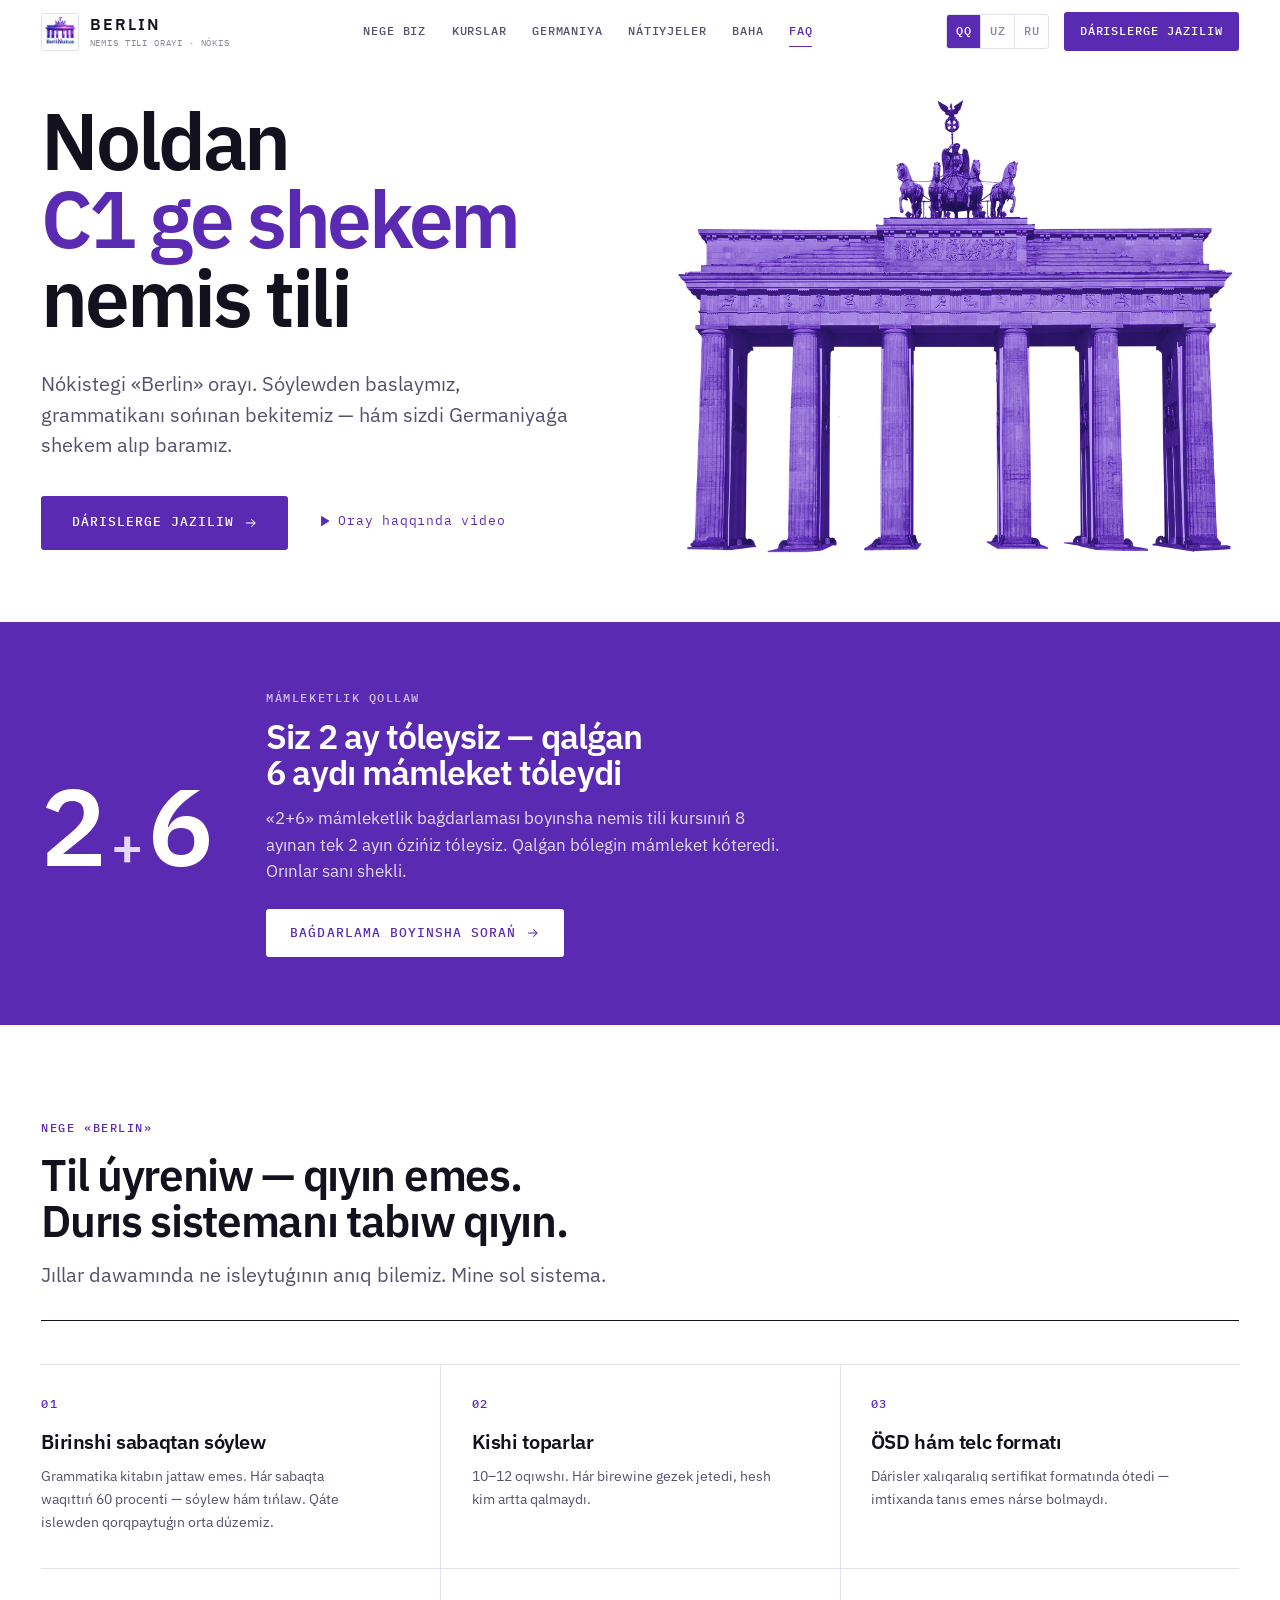
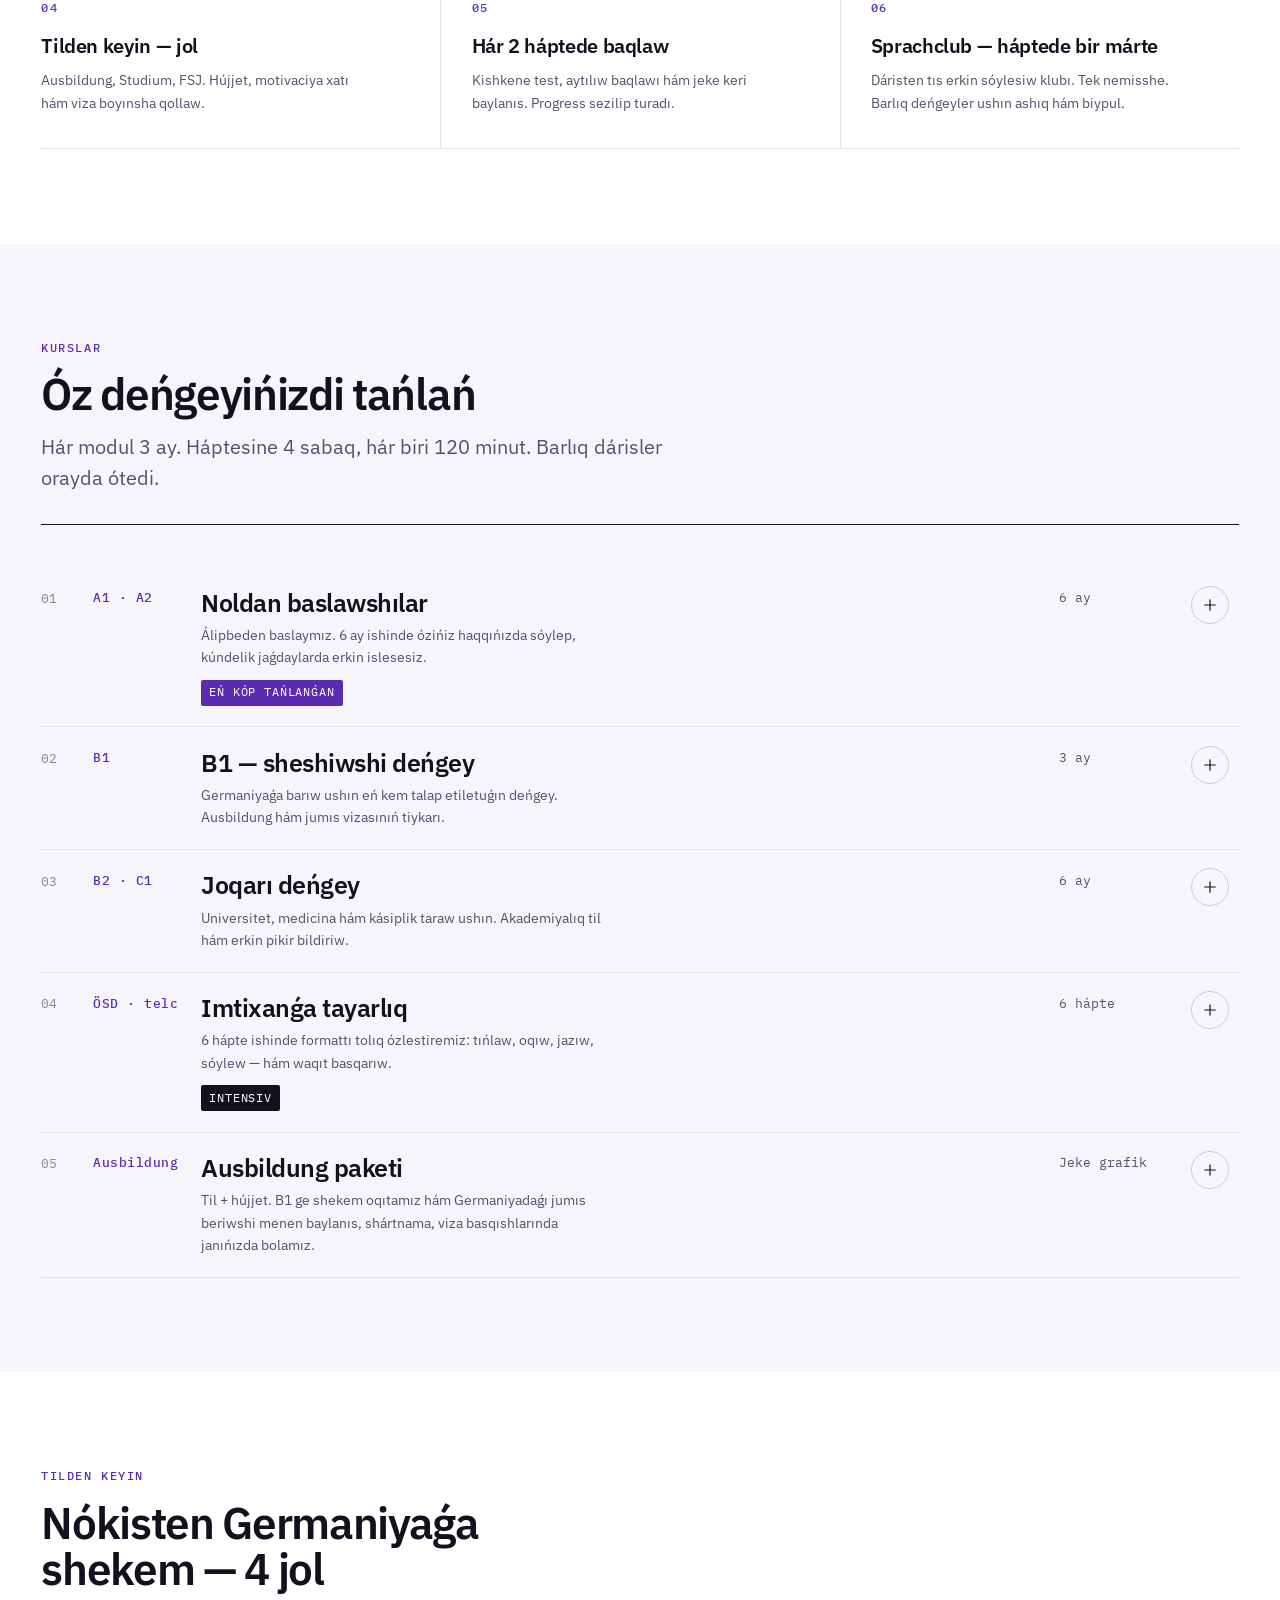
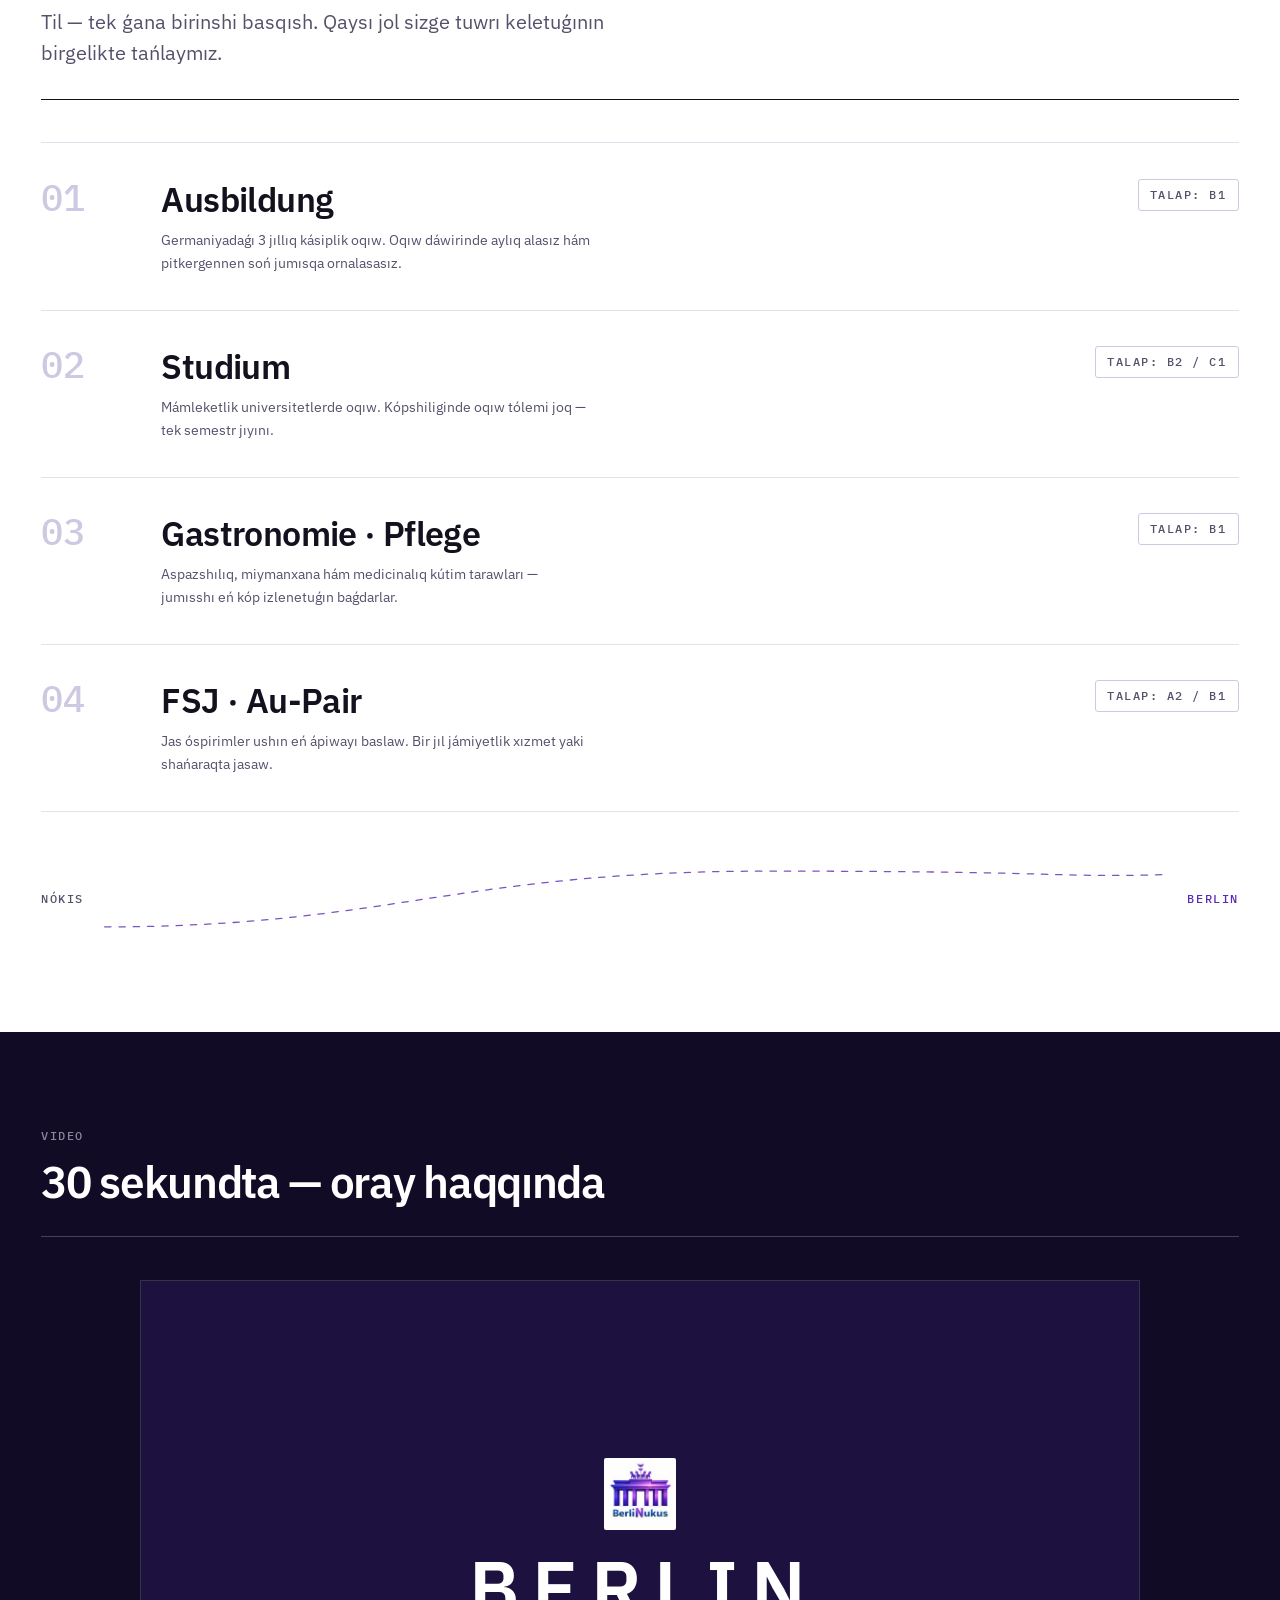
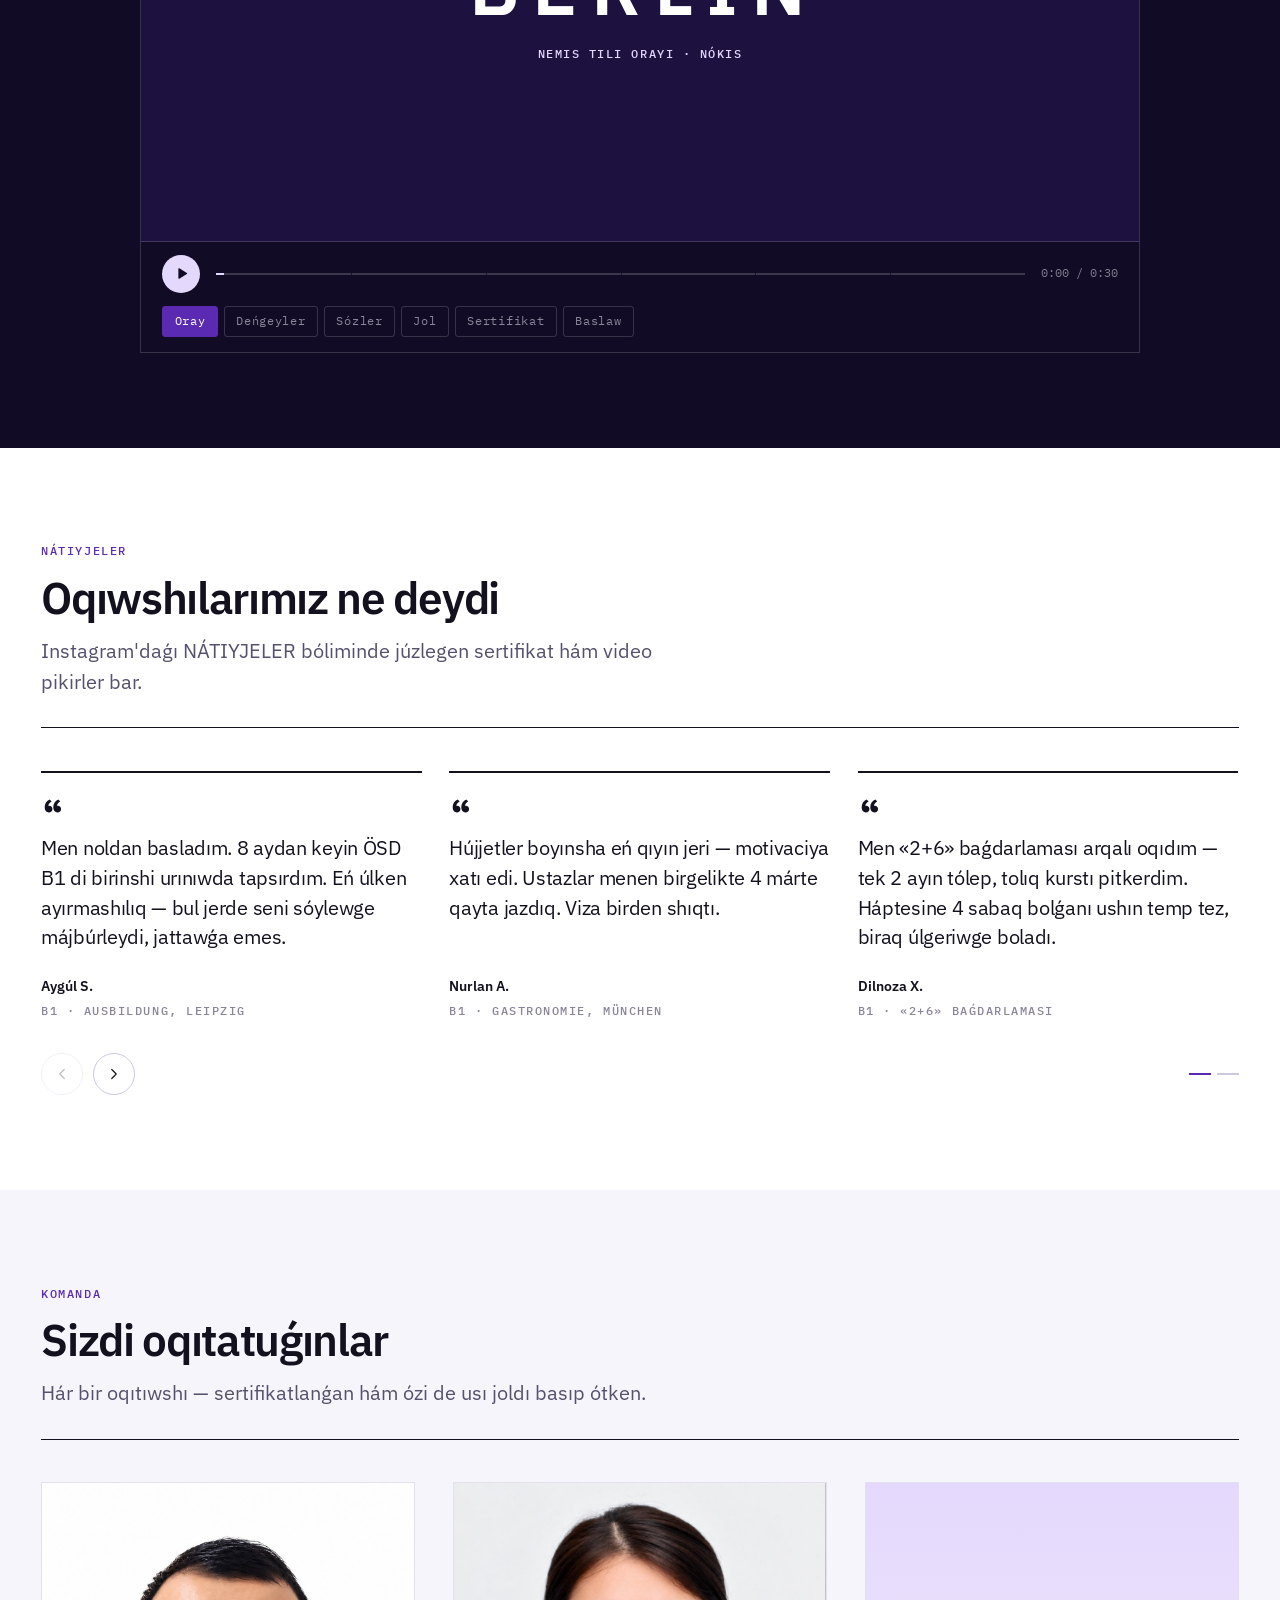
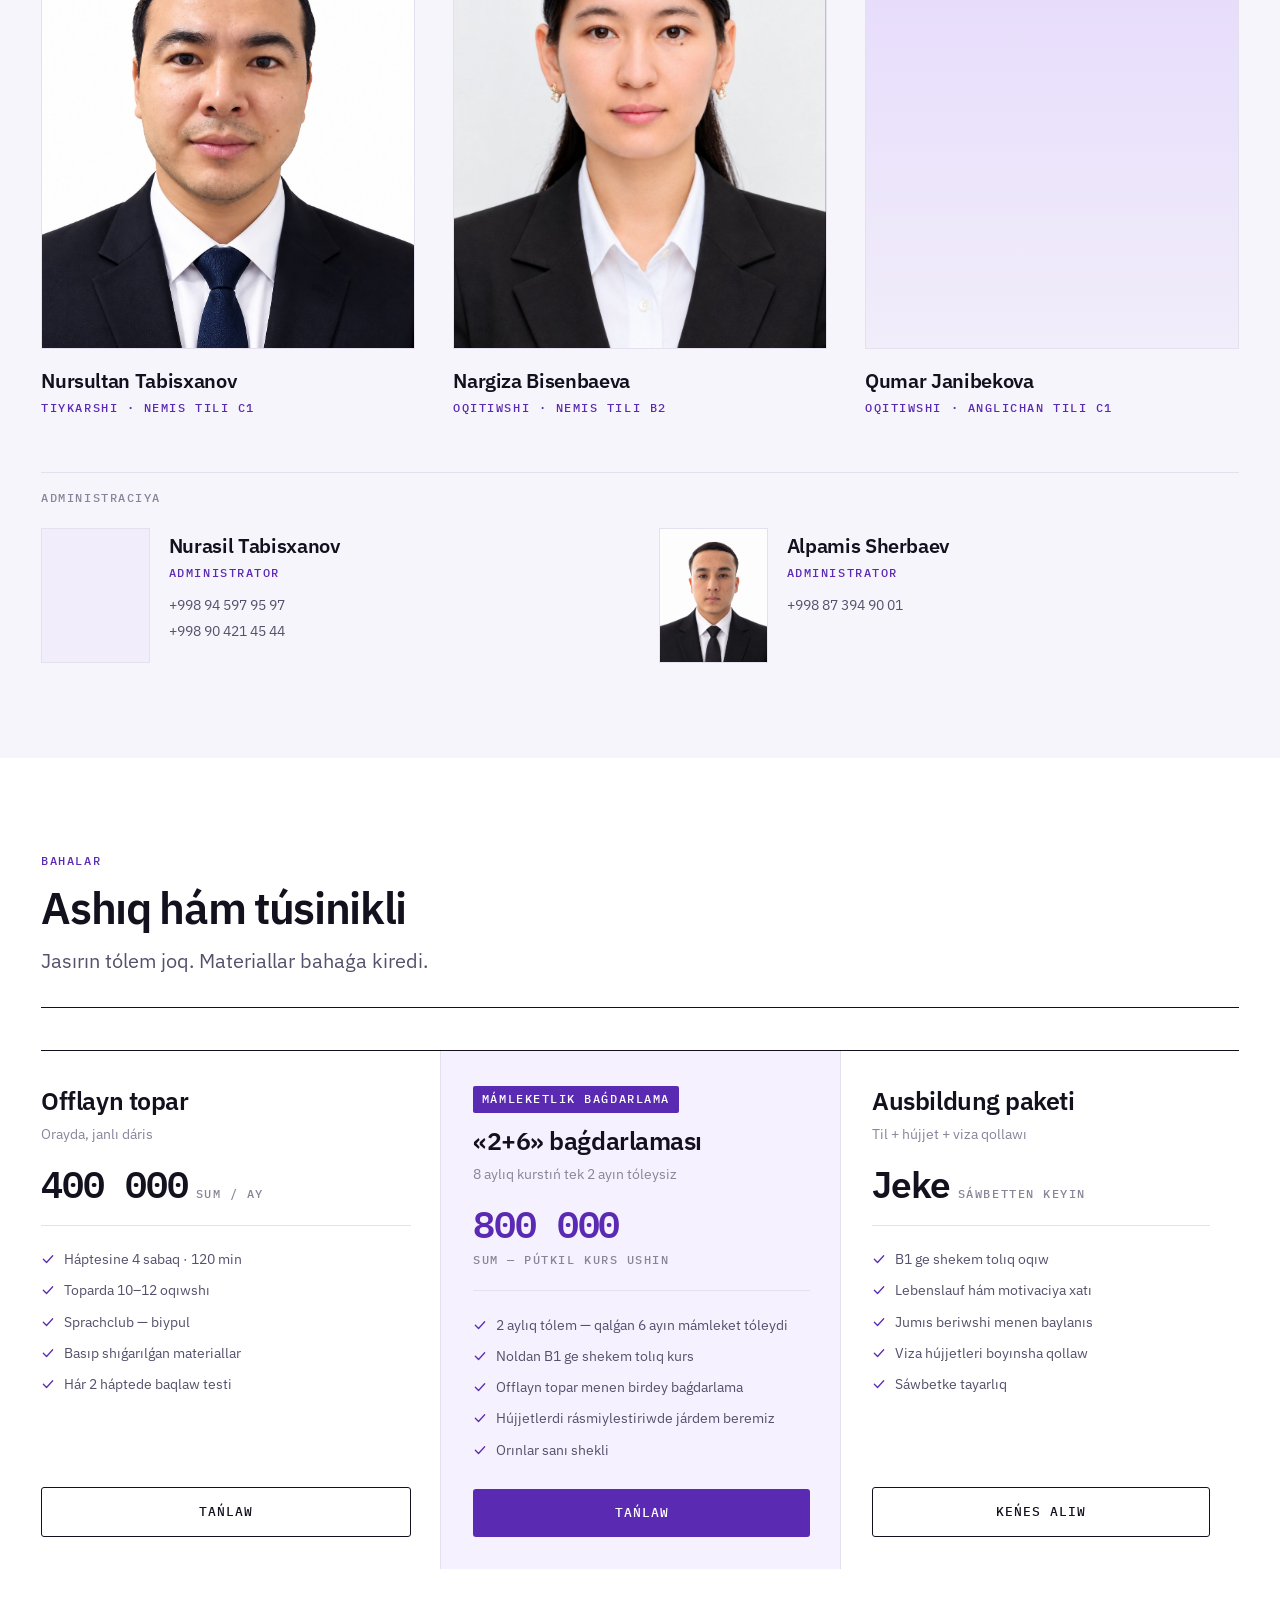
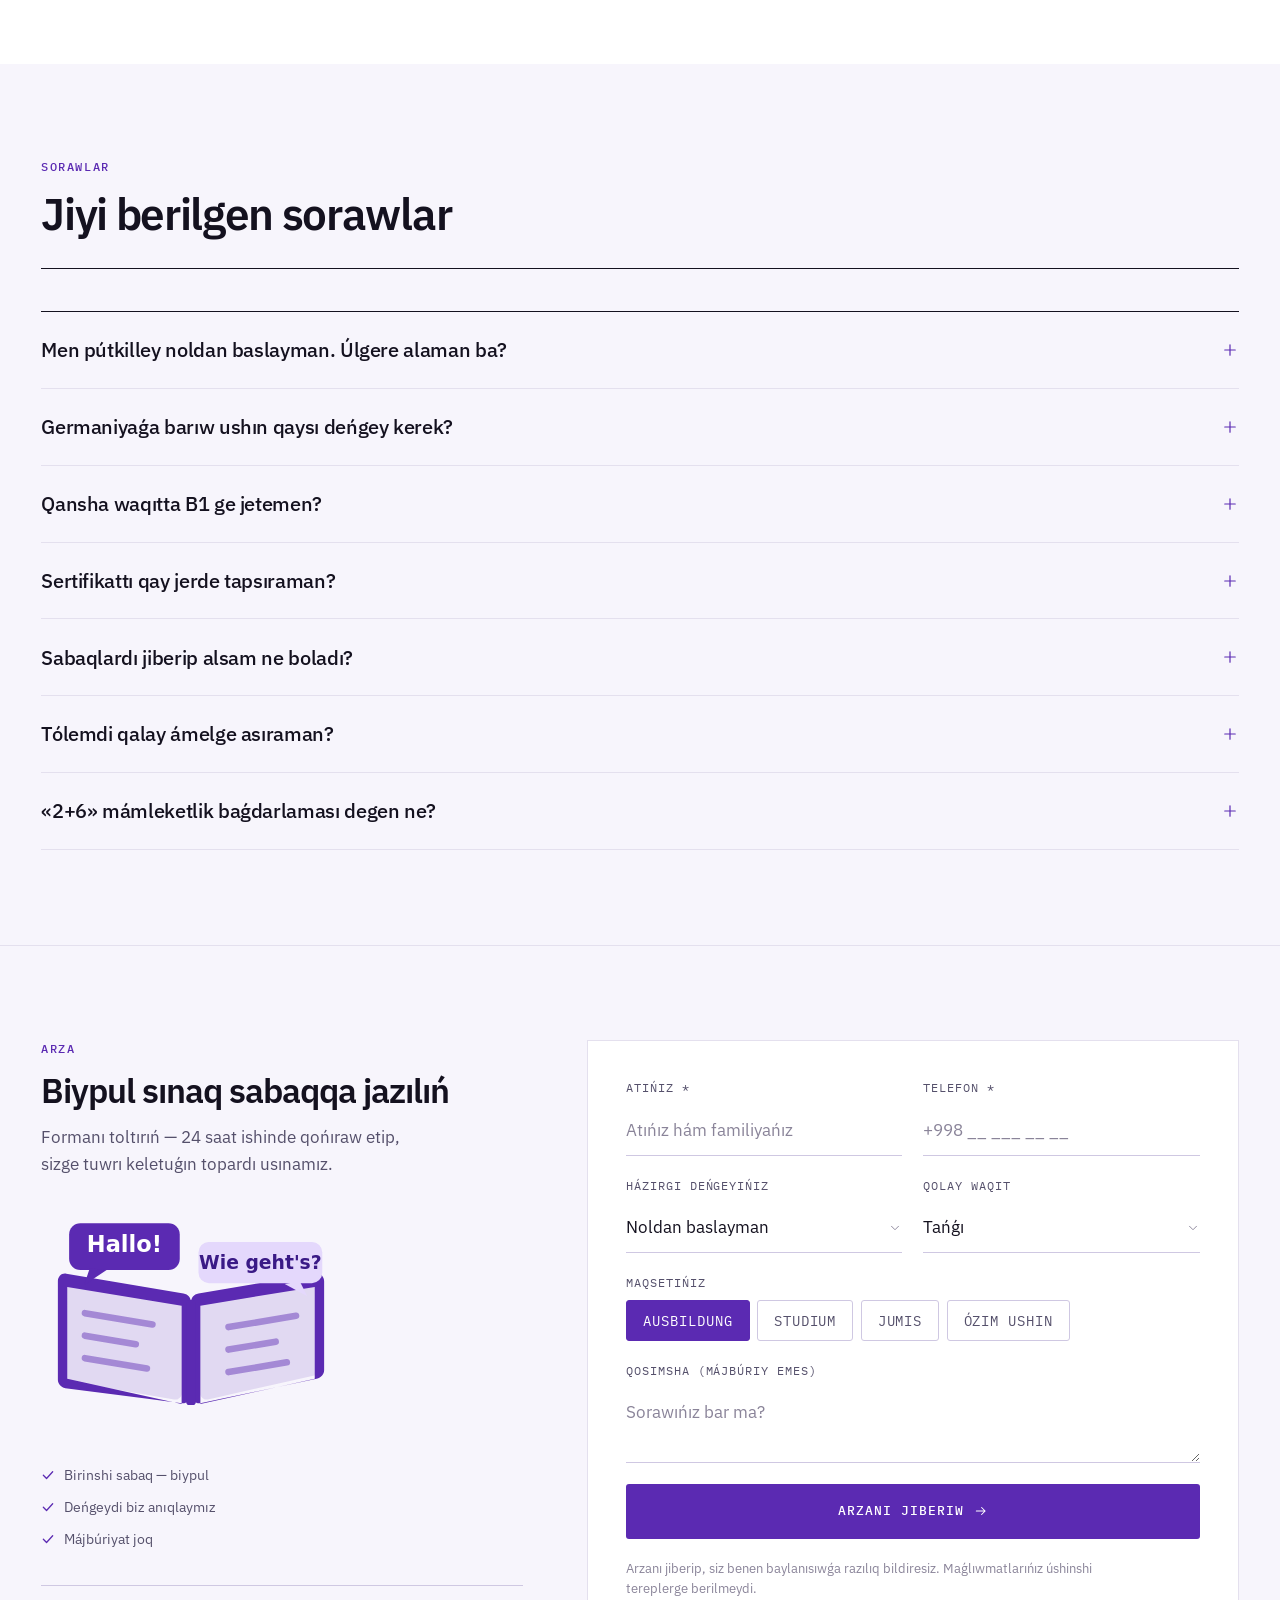
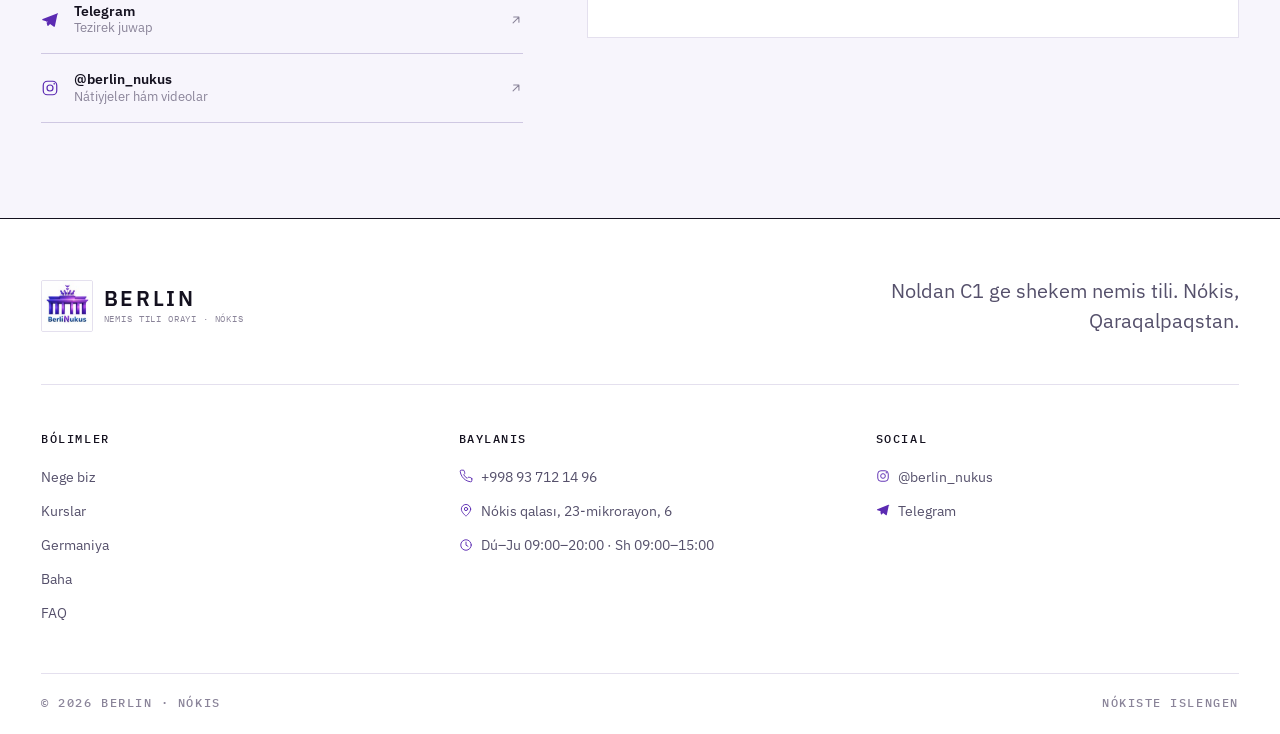
==== index.html @ 02f9c96d "Add real team photos to teachers section Replace placeholder teacher cards with Nursultan Tabisxanov" ====
<!DOCTYPE html>
<html lang="kaa" data-lang="kaa">
<head>
<script>document.documentElement.classList.add('js');</script>
<meta charset="UTF-8">
<meta name="viewport" content="width=device-width, initial-scale=1, viewport-fit=cover">
<title>BERLIN — Nemis tili orayı | Nókis</title>
<meta name="description" content="Nókistegi «Berlin» nemis tili orayı. 0 den C1 ge shekem nemis tili, ÖSD hám telc tayarlıq, Germaniyaǵa barıw jolları. 1000+ oqıwshı.">
<meta name="theme-color" content="#FFFFFF">
<meta property="og:title" content="BERLIN — Nemis tili orayı | Nókis">
<meta property="og:description" content="0 den C1 ge shekem nemis tili. ÖSD · telc · Ausbildung · Studium.">
<meta property="og:image" content="assets/avatar.jpg">
<meta property="og:type" content="website">
<link rel="preconnect" href="https://fonts.googleapis.com">
<link rel="preconnect" href="https://fonts.gstatic.com" crossorigin>
<link href="https://fonts.googleapis.com/css2?family=IBM+Plex+Sans:wght@400;500;600;700&family=IBM+Plex+Mono:wght@400;500;600&family=Noto+Sans:wght@400;600&display=swap" rel="stylesheet">
<link rel="stylesheet" href="css/tokens.css">
<link rel="stylesheet" href="css/layout.css">
<link rel="stylesheet" href="css/sections.css">
<link rel="stylesheet" href="css/motion.css">
<link rel="icon" href="assets/avatar.jpg">
<link rel="apple-touch-icon" href="assets/avatar.jpg">
</head>
<body>

<!-- ═══════════════ ICON SPRITE ═══════════════ -->
<svg aria-hidden="true" style="position:absolute;width:0;height:0;overflow:hidden">
<defs>
<!-- Duotone: photo → luminance → violet ramp through the brand colour.
     sRGB interpolation is required, otherwise the midtones wash out. -->
<filter id="duotone" color-interpolation-filters="sRGB">
  <feColorMatrix type="matrix" values="0.2126 0.7152 0.0722 0 0
                                       0.2126 0.7152 0.0722 0 0
                                       0.2126 0.7152 0.0722 0 0
                                       0      0      0      1 0"/>
  <feComponentTransfer>
    <feFuncR type="table" tableValues="0.118 0.357 0.741"/>
    <feFuncG type="table" tableValues="0.059 0.165 0.639"/>
    <feFuncB type="table" tableValues="0.322 0.698 0.949"/>
  </feComponentTransfer>
</filter>
<symbol id="i-arrow" viewBox="0 0 24 24" fill="none" stroke="currentColor" stroke-width="1.8" stroke-linecap="round" stroke-linejoin="round"><path d="M4 12h15M13 6l6 6-6 6"/></symbol>
<symbol id="i-arrow-ne" viewBox="0 0 24 24" fill="none" stroke="currentColor" stroke-width="1.8" stroke-linecap="round" stroke-linejoin="round"><path d="M7 17 17 7M8 7h9v9"/></symbol>
<symbol id="i-check" viewBox="0 0 24 24" fill="none" stroke="currentColor" stroke-width="2.2" stroke-linecap="round" stroke-linejoin="round"><path d="M4 12.5 9.5 18 20 6.5"/></symbol>
<symbol id="i-play" viewBox="0 0 24 24" fill="currentColor"><path d="M7 4.5v15a1 1 0 0 0 1.53.85l12-7.5a1 1 0 0 0 0-1.7l-12-7.5A1 1 0 0 0 7 4.5Z"/></symbol>
<symbol id="i-pause" viewBox="0 0 24 24" fill="currentColor"><rect x="6" y="4" width="4" height="16" rx="1"/><rect x="14" y="4" width="4" height="16" rx="1"/></symbol>
<symbol id="i-replay" viewBox="0 0 24 24" fill="none" stroke="currentColor" stroke-width="1.8" stroke-linecap="round" stroke-linejoin="round"><path d="M3 12a9 9 0 1 0 3-6.7"/><path d="M3 4v5h5"/></symbol>
<symbol id="i-menu" viewBox="0 0 24 24" fill="none" stroke="currentColor" stroke-width="1.6" stroke-linecap="round"><path d="M3 8h18M3 16h18"/></symbol>
<symbol id="i-close" viewBox="0 0 24 24" fill="none" stroke="currentColor" stroke-width="1.6" stroke-linecap="round"><path d="M6 6l12 12M18 6L6 18"/></symbol>
<symbol id="i-chevron" viewBox="0 0 24 24" fill="none" stroke="currentColor" stroke-width="1.6" stroke-linecap="round" stroke-linejoin="round"><path d="M6 9l6 6 6-6"/></symbol>
<symbol id="i-plus" viewBox="0 0 24 24" fill="none" stroke="currentColor" stroke-width="1.6" stroke-linecap="round"><path d="M12 5v14M5 12h14"/></symbol>
<symbol id="i-phone" viewBox="0 0 24 24" fill="none" stroke="currentColor" stroke-width="1.6" stroke-linecap="round" stroke-linejoin="round"><path d="M22 16.9v3a2 2 0 0 1-2.2 2 19.8 19.8 0 0 1-8.6-3.1 19.5 19.5 0 0 1-6-6A19.8 19.8 0 0 1 2.1 4.2 2 2 0 0 1 4.1 2h3a2 2 0 0 1 2 1.7c.1 1 .4 1.9.7 2.8a2 2 0 0 1-.5 2.1L8.1 9.9a16 16 0 0 0 6 6l1.3-1.3a2 2 0 0 1 2.1-.4c.9.3 1.8.6 2.8.7a2 2 0 0 1 1.7 2Z"/></symbol>
<symbol id="i-telegram" viewBox="0 0 24 24" fill="currentColor"><path d="M21.9 4.3 18.6 20a1.2 1.2 0 0 1-1.9.7l-4.6-3.4-2.3 2.2a.8.8 0 0 1-1.3-.3l-1.7-5.5-4.5-1.4c-.9-.3-.9-1.5 0-1.8l19-7.3c.8-.3 1.6.3 1.6 1.1ZM8.7 13.4l9-5.6-10.4 6.6.6 2 .8-3Z"/></symbol>
<symbol id="i-instagram" viewBox="0 0 24 24" fill="none" stroke="currentColor" stroke-width="1.6"><rect x="3" y="3" width="18" height="18" rx="5.5"/><circle cx="12" cy="12" r="4"/><circle cx="17.6" cy="6.4" r="1.1" fill="currentColor" stroke="none"/></symbol>
<symbol id="i-pin" viewBox="0 0 24 24" fill="none" stroke="currentColor" stroke-width="1.6" stroke-linecap="round" stroke-linejoin="round"><path d="M20 10.5c0 5.5-8 12-8 12s-8-6.5-8-12a8 8 0 0 1 16 0Z"/><circle cx="12" cy="10.3" r="2.8"/></symbol>
<symbol id="i-clock" viewBox="0 0 24 24" fill="none" stroke="currentColor" stroke-width="1.6" stroke-linecap="round" stroke-linejoin="round"><circle cx="12" cy="12" r="9"/><path d="M12 7v5.3l3.4 2"/></symbol>
<symbol id="i-quote" viewBox="0 0 24 24" fill="currentColor"><path d="M9.5 5C6 6.6 4 9.6 4 13.4 4 16.6 5.9 19 8.6 19c2.2 0 3.9-1.6 3.9-3.8 0-2.1-1.5-3.6-3.5-3.6-.4 0-.8 0-1.1.2.4-1.9 1.8-3.6 3.7-4.6L9.5 5Zm9.4 0c-3.5 1.6-5.5 4.6-5.5 8.4 0 3.2 1.9 5.6 4.6 5.6 2.2 0 3.9-1.6 3.9-3.8 0-2.1-1.5-3.6-3.5-3.6-.4 0-.8 0-1.1.2.4-1.9 1.8-3.6 3.7-4.6L18.9 5Z"/></symbol>
</defs>
</svg>

<div class="scroll-progress" aria-hidden="true"><i></i></div>

<a href="#apply" class="skip-link" data-i18n="a11y.skip">Formaǵa ótiw</a>

<!-- ═══════════════ HEADER ═══════════════ -->
<header class="hdr" id="hdr">
  <div class="hdr__in">
    <a href="#top" class="brand" aria-label="BERLIN">
      <img class="brand__mark" src="assets/avatar.jpg" alt="" width="38" height="38" decoding="async">
      <span class="brand__txt">
        <b>BERLIN</b>
        <i data-i18n="brand.sub">Nemis tili orayı · Nókis</i>
      </span>
    </a>

    <nav class="nav" id="nav" aria-label="Main">
      <a href="#why" data-i18n="nav.why">Nege biz</a>
      <a href="#programs" data-i18n="nav.programs">Kurslar</a>
      <a href="#path" data-i18n="nav.path">Germaniya</a>
      <a href="#results" data-i18n="nav.results">Nátiyjeler</a>
      <a href="#price" data-i18n="nav.price">Baha</a>
      <a href="#faq" data-i18n="nav.faq">FAQ</a>
    </nav>

    <div class="hdr__act">
      <div class="lang" id="lang" role="group" aria-label="Language">
        <button data-set-lang="kaa" aria-selected="true">QQ</button>
        <button data-set-lang="uz" aria-selected="false">UZ</button>
        <button data-set-lang="ru" aria-selected="false">RU</button>
      </div>
      <a href="#apply" class="btn btn--sm btn--solid js-scroll" data-i18n="cta.apply">Dárislerge jazılıw</a>
      <button class="burger" id="burger" aria-label="Menu" aria-expanded="false" aria-controls="mnav">
        <svg class="ic"><use href="#i-menu"/></svg>
      </button>
    </div>
  </div>
</header>

<div class="mnav" id="mnav" hidden>
  <nav aria-label="Mobile">
    <a href="#why"><span data-i18n="nav.why">Nege biz</span></a>
    <a href="#programs"><span data-i18n="nav.programs">Kurslar</span></a>
    <a href="#path"><span data-i18n="nav.path">Germaniya</span></a>
    <a href="#reel"><span data-i18n="nav.reel">Video</span></a>
    <a href="#results"><span data-i18n="nav.results">Nátiyjeler</span></a>
    <a href="#teachers"><span data-i18n="nav.teachers">Oqıtıwshılar</span></a>
    <a href="#price"><span data-i18n="nav.price">Baha</span></a>
    <a href="#faq"><span data-i18n="nav.faq">FAQ</span></a>
  </nav>
  <a href="#apply" class="btn btn--solid btn--full js-scroll" data-i18n="cta.apply">Dárislerge jazılıw</a>
</div>

<main id="top">

<!-- ═══════════════ HERO ═══════════════ -->
<section class="hero" id="hero">
  <div class="wrap hero__in">
    <div class="hero__copy">
      <h1 class="hero__h1 reveal" data-rev>
        <span class="line" data-i18n="hero.h1a">Noldan</span>
        <span class="line hero__h1--em" data-i18n="hero.h1b">C1 ge shekem</span>
        <span class="line" data-i18n="hero.h1c">nemis tili</span>
      </h1>

      <p class="hero__text reveal" data-rev data-rev-d="130" data-i18n="hero.lead">
        Nókistegi «Berlin» orayı. Sóylewden baslaymız, grammatikanı sońınan bekitemiz — hám sizdi Germaniyaǵa shekem alıp baramız.
      </p>

      <div class="hero__cta reveal" data-rev data-rev-d="190">
        <a href="#apply" class="btn btn--solid btn--lg js-scroll">
          <span data-i18n="cta.apply">Dárislerge jazılıw</span>
          <svg class="ic ic--xs"><use href="#i-arrow"/></svg>
        </a>
        <a href="#reel" class="tlink js-scroll">
          <svg class="ic ic--xs"><use href="#i-play"/></svg>
          <span data-i18n="cta.watch">Oray haqqında video</span>
        </a>
      </div>

    </div>

    <div class="hero__art reveal" data-rev data-rev-d="120" aria-hidden="true">
      <img src="assets/brandenburg.png" alt="" width="360" height="360" decoding="async" fetchpriority="high">
    </div>
  </div>

</section>

<!-- ═══════════════ STATE PROGRAMME 2+6 ═══════════════ -->
<section class="gov" aria-labelledby="gov-t">
  <div class="wrap gov__in">
    <div class="gov__fig" aria-hidden="true">
      <span class="gov__num">2</span><span class="gov__plus">+</span><span class="gov__num">6</span>
    </div>
    <div class="gov__body">
      <p class="gov__k mono" data-i18n="gov.k">Mámleketlik qollaw</p>
      <h2 class="gov__t" id="gov-t" data-i18n="gov.t">Siz 2 ay tóleysiz — qalǵan 6 aydı mámleket tóleydi</h2>
      <p class="gov__p" data-i18n="gov.p">«2+6» mámleketlik baǵdarlaması boyınsha nemis tili kursınıń 8 ayınan tek 2 ayın ózińiz tóleysiz. Qalǵan bólegin mámleket kóteredi. Orınlar sanı shekli.</p>
      <a href="#apply" class="btn btn--invert js-scroll">
        <span data-i18n="gov.cta">Baǵdarlama boyınsha sorań</span>
        <svg class="ic ic--xs"><use href="#i-arrow"/></svg>
      </a>
    </div>
  </div>
</section>

<!-- ═══════════════ WHY ═══════════════ -->
<section class="sect" id="why">
  <div class="wrap">
    <header class="shead">
      <p class="shead__kick mono" data-i18n="why.kick">Nege «Berlin»</p>
      <h2 class="shead__h reveal" data-rev data-i18n="why.h">Til úyreniw — qıyın emes. Durıs sistemanı tabıw qıyın.</h2>
      <p class="shead__p reveal" data-rev data-rev-d="80" data-i18n="why.p">Biz 1000+ oqıwshı menen islesip, ne isleytuǵının anıq bilemiz. Mine sol sistema.</p>
    </header>

    <ol class="prin">
      <li class="prin__i reveal" data-rev>
        <span class="prin__n mono">01</span>
        <h3 data-i18n="why.c1.t">Birinshi sabaqtan sóylew</h3>
        <p data-i18n="why.c1.p">Grammatika kitabın jattaw emes. Hár sabaqta waqıttıń 60 procenti — sóylew hám tıńlaw. Qáte islewden qorqpaytuǵın orta dúzemiz.</p>
      </li>
      <li class="prin__i reveal" data-rev data-rev-d="60">
        <span class="prin__n mono">02</span>
        <h3 data-i18n="why.c2.t">Kishi toparlar</h3>
        <p data-i18n="why.c2.p">10–12 oqıwshı. Hár birewine gezek jetedi, hesh kim artta qalmaydı.</p>
      </li>
      <li class="prin__i reveal" data-rev data-rev-d="120">
        <span class="prin__n mono">03</span>
        <h3 data-i18n="why.c3.t">ÖSD hám telc formatı</h3>
        <p data-i18n="why.c3.p">Dárisler xalıqaralıq sertifikat formatında ótedi — imtixanda tanıs emes nárse bolmaydı.</p>
      </li>
      <li class="prin__i reveal" data-rev data-rev-d="180">
        <span class="prin__n mono">04</span>
        <h3 data-i18n="why.c4.t">Tilden keyin — jol</h3>
        <p data-i18n="why.c4.p">Ausbildung, Studium, FSJ. Hújjet, motivaciya xatı hám viza boyınsha qollaw.</p>
      </li>
      <li class="prin__i reveal" data-rev data-rev-d="240">
        <span class="prin__n mono">05</span>
        <h3 data-i18n="why.c5.t">Hár 2 háptede baqlaw</h3>
        <p data-i18n="why.c5.p">Kishkene test, aytılıw baqlawı hám jeke keri baylanıs. Progress sezilip turadı.</p>
      </li>
      <li class="prin__i reveal" data-rev data-rev-d="300">
        <span class="prin__n mono">06</span>
        <h3 data-i18n="why.c6.t">Sprachclub — háptede bir márte</h3>
        <p data-i18n="why.c6.p">Dáristen tıs erkin sóylesiw klubı. Tek nemisshe. Barlıq deńgeyler ushın ashıq hám biypul.</p>
      </li>
    </ol>
  </div>
</section>

<!-- ═══════════════ PROGRAMS — index table ═══════════════ -->
<section class="sect sect--tint" id="programs">
  <div class="wrap">
    <header class="shead">
      <p class="shead__kick mono" data-i18n="prog.kick">Kurslar</p>
      <h2 class="shead__h reveal" data-rev data-i18n="prog.h">Óz deńgeyińizdi tańlań</h2>
      <p class="shead__p reveal" data-rev data-rev-d="80" data-i18n="prog.p">Hár modul 3 ay. Háptesine 3 sabaq, hár biri 90 minut.</p>
    </header>

    <div class="idx-wrap reveal" data-rev>
      <table class="idx" id="pgrid">
        <tbody>
          <tr class="pc">
            <td class="idx__n num-mono">01</td>
            <td class="idx__lv num-mono">A1 · A2</td>
            <td class="idx__name">
              <b data-i18n="prog.p1.t">Noldan baslawshılar</b>
              <span data-i18n="prog.p1.p">Álipbeden baslaymız. 6 ay ishinde ózińiz haqqıńızda sóylep, kúndelik jaǵdaylarda erkin islesesiz.</span>
              <em class="idx__tag" data-i18n="prog.badge.pop">Eń kóp tańlanǵan</em>
            </td>
            <td class="idx__dur num-mono" data-i18n="prog.p1.dur">6 ay</td>
            <td class="idx__go"><button class="idx__tg" aria-expanded="false" aria-controls="det-1"><svg class="ic"><use href="#i-plus"/></svg></button></td>
          </tr>
          <tr class="pc-det" id="det-1" hidden>
            <td colspan="5" class="idx-det-cell"><div class="det">
              <ul class="det__list">
                <li><svg class="ic ic--xs"><use href="#i-check"/></svg><span data-i18n="prog.p1.l1">Aytılıw hám álipbe bazası</span></li>
                <li><svg class="ic ic--xs"><use href="#i-check"/></svg><span data-i18n="prog.p1.l2">1200+ sózlik minimum</span></li>
                <li><svg class="ic ic--xs"><use href="#i-check"/></svg><span data-i18n="prog.p1.l3">Hár sabaqta dialog</span></li>
              </ul>
              <a href="#apply" class="btn btn--solid js-scroll" data-apply="A1–A2"><span data-i18n="cta.pick">Tańlaw</span><svg class="ic ic--xs"><use href="#i-arrow"/></svg></a>
            </div></td>
          </tr>

          <tr class="pc">
            <td class="idx__n num-mono">02</td>
            <td class="idx__lv num-mono">B1</td>
            <td class="idx__name">
              <b data-i18n="prog.p2.t">B1 — sheshiwshi deńgey</b>
              <span data-i18n="prog.p2.p">Germaniyaǵa barıw ushın eń kem talap etiletuǵın deńgey. Ausbildung hám jumıs vizasınıń tiykarı.</span>
            </td>
            <td class="idx__dur num-mono" data-i18n="prog.p2.dur">3 ay</td>
            <td class="idx__go"><button class="idx__tg" aria-expanded="false" aria-controls="det-2"><svg class="ic"><use href="#i-plus"/></svg></button></td>
          </tr>
          <tr class="pc-det" id="det-2" hidden>
            <td colspan="5" class="idx-det-cell"><div class="det">
              <ul class="det__list">
                <li><svg class="ic ic--xs"><use href="#i-check"/></svg><span data-i18n="prog.p2.l1">Barlıq tiykarǵı grammatika</span></li>
                <li><svg class="ic ic--xs"><use href="#i-check"/></svg><span data-i18n="prog.p2.l2">Xat hám arza jazıw</span></li>
                <li><svg class="ic ic--xs"><use href="#i-check"/></svg><span data-i18n="prog.p2.l3">Imtixan bólimleri boyınsha shınıǵıw</span></li>
              </ul>
              <a href="#apply" class="btn btn--solid js-scroll" data-apply="B1"><span data-i18n="cta.pick">Tańlaw</span><svg class="ic ic--xs"><use href="#i-arrow"/></svg></a>
            </div></td>
          </tr>

          <tr class="pc">
            <td class="idx__n num-mono">03</td>
            <td class="idx__lv num-mono">B2 · C1</td>
            <td class="idx__name">
              <b data-i18n="prog.p3.t">Joqarı deńgey</b>
              <span data-i18n="prog.p3.p">Universitet, medicina hám kásiplik taraw ushın. Akademiyalıq til hám erkin pikir bildiriw.</span>
            </td>
            <td class="idx__dur num-mono" data-i18n="prog.p3.dur">6 ay</td>
            <td class="idx__go"><button class="idx__tg" aria-expanded="false" aria-controls="det-3"><svg class="ic"><use href="#i-plus"/></svg></button></td>
          </tr>
          <tr class="pc-det" id="det-3" hidden>
            <td colspan="5" class="idx-det-cell"><div class="det">
              <ul class="det__list">
                <li><svg class="ic ic--xs"><use href="#i-check"/></svg><span data-i18n="prog.p3.l1">Akademiyalıq leksika</span></li>
                <li><svg class="ic ic--xs"><use href="#i-check"/></svg><span data-i18n="prog.p3.l2">Diskussiya hám prezentaciya</span></li>
                <li><svg class="ic ic--xs"><use href="#i-check"/></svg><span data-i18n="prog.p3.l3">Kásiplik nemis tili</span></li>
              </ul>
              <a href="#apply" class="btn btn--solid js-scroll" data-apply="B2–C1"><span data-i18n="cta.pick">Tańlaw</span><svg class="ic ic--xs"><use href="#i-arrow"/></svg></a>
            </div></td>
          </tr>

          <tr class="pc">
            <td class="idx__n num-mono">04</td>
            <td class="idx__lv num-mono">ÖSD · telc</td>
            <td class="idx__name">
              <b data-i18n="prog.p4.t">Imtixanǵa tayarlıq</b>
              <span data-i18n="prog.p4.p">6 hápte ishinde formattı tolıq ózlestiremiz: tıńlaw, oqıw, jazıw, sóylew — hám waqıt basqarıw.</span>
              <em class="idx__tag idx__tag--alt" data-i18n="prog.badge.int">Intensiv</em>
            </td>
            <td class="idx__dur num-mono" data-i18n="prog.p4.dur">6 hápte</td>
            <td class="idx__go"><button class="idx__tg" aria-expanded="false" aria-controls="det-4"><svg class="ic"><use href="#i-plus"/></svg></button></td>
          </tr>
          <tr class="pc-det" id="det-4" hidden>
            <td colspan="5" class="idx-det-cell"><div class="det">
              <ul class="det__list">
                <li><svg class="ic ic--xs"><use href="#i-check"/></svg><span data-i18n="prog.p4.l1">Haqıyqıy formattaǵı 8 sınaq imtixan</span></li>
                <li><svg class="ic ic--xs"><use href="#i-check"/></svg><span data-i18n="prog.p4.l2">Sprechen bólimi boyınsha jeke tayarlıq</span></li>
                <li><svg class="ic ic--xs"><use href="#i-check"/></svg><span data-i18n="prog.p4.l3">Qátelerdi dúzetiw boyınsha jeke joba</span></li>
              </ul>
              <a href="#apply" class="btn btn--solid js-scroll" data-apply="ÖSD / telc"><span data-i18n="cta.pick">Tańlaw</span><svg class="ic ic--xs"><use href="#i-arrow"/></svg></a>
            </div></td>
          </tr>

          <tr class="pc">
            <td class="idx__n num-mono">05</td>
            <td class="idx__lv num-mono">Ausbildung</td>
            <td class="idx__name">
              <b data-i18n="prog.p5.t">Ausbildung paketi</b>
              <span data-i18n="prog.p5.p">Til + hújjet. B1 ge shekem oqıtamız hám Germaniyadaǵı jumıs beriwshi menen baylanıs, shártnama, viza basqıshlarında janıńızda bolamız.</span>
            </td>
            <td class="idx__dur num-mono" data-i18n="prog.p5.dur">Jeke grafik</td>
            <td class="idx__go"><button class="idx__tg" aria-expanded="false" aria-controls="det-5"><svg class="ic"><use href="#i-plus"/></svg></button></td>
          </tr>
          <tr class="pc-det" id="det-5" hidden>
            <td colspan="5" class="idx-det-cell"><div class="det">
              <ul class="det__list">
                <li><svg class="ic ic--xs"><use href="#i-check"/></svg><span data-i18n="prog.p5.l1">Lebenslauf hám motivaciya xatı</span></li>
                <li><svg class="ic ic--xs"><use href="#i-check"/></svg><span data-i18n="prog.p5.l2">Hújjetlerdi tayarlaw hám tárjima</span></li>
                <li><svg class="ic ic--xs"><use href="#i-check"/></svg><span data-i18n="prog.p5.l3">Sáwbetke (Vorstellungsgespräch) tayarlıq</span></li>
              </ul>
              <a href="#apply" class="btn btn--solid js-scroll" data-apply="Ausbildung"><span data-i18n="cta.pick">Tańlaw</span><svg class="ic ic--xs"><use href="#i-arrow"/></svg></a>
            </div></td>
          </tr>
        </tbody>
      </table>
    </div>
  </div>
</section>

<!-- ═══════════════ PATH TO GERMANY ═══════════════ -->
<section class="sect" id="path">
  <div class="wrap">
    <header class="shead">
      <p class="shead__kick mono" data-i18n="path.kick">Tilden keyin</p>
      <h2 class="shead__h reveal" data-rev data-i18n="path.h">Nókisten Germaniyaǵa shekem — 4 jol</h2>
      <p class="shead__p reveal" data-rev data-rev-d="80" data-i18n="path.p">Til — tek ǵana birinshi basqısh. Qaysı jol sizge tuwrı keletuǵının birgelikte tańlaymız.</p>
    </header>

    <div class="ways">
      <article class="way reveal" data-rev>
        <span class="way__n num-mono">01</span>
        <div class="way__b">
          <h3 data-i18n="path.w1.t">Ausbildung</h3>
          <p data-i18n="path.w1.p">Germaniyadaǵı 3 jıllıq kásiplik oqıw. Oqıw dáwirinde aylıq alasız hám pitkergennen soń jumısqa ornalasasız.</p>
        </div>
        <span class="way__req mono" data-i18n="path.w1.r">Talap: B1</span>
      </article>
      <article class="way reveal" data-rev data-rev-d="70">
        <span class="way__n num-mono">02</span>
        <div class="way__b">
          <h3 data-i18n="path.w2.t">Studium</h3>
          <p data-i18n="path.w2.p">Mámleketlik universitetlerde oqıw. Kópshiliginde oqıw tólemi joq — tek semestr jıyını.</p>
        </div>
        <span class="way__req mono" data-i18n="path.w2.r">Talap: B2 / C1</span>
      </article>
      <article class="way reveal" data-rev data-rev-d="140">
        <span class="way__n num-mono">03</span>
        <div class="way__b">
          <h3 data-i18n="path.w3.t">Gastronomie · Pflege</h3>
          <p data-i18n="path.w3.p">Aspazshılıq, miymanxana hám medicinalıq kútim tarawları — jumısshı eń kóp izlenetuǵın baǵdarlar.</p>
        </div>
        <span class="way__req mono" data-i18n="path.w3.r">Talap: B1</span>
      </article>
      <article class="way reveal" data-rev data-rev-d="210">
        <span class="way__n num-mono">04</span>
        <div class="way__b">
          <h3 data-i18n="path.w4.t">FSJ · Au-Pair</h3>
          <p data-i18n="path.w4.p">Jas óspirimler ushın eń ápiwayı baslaw. Bir jıl jámiyetlik xızmet yaki shańaraqta jasaw.</p>
        </div>
        <span class="way__req mono" data-i18n="path.w4.r">Talap: A2 / B1</span>
      </article>
    </div>

    <div class="route reveal" data-rev>
      <span class="route__lbl mono">Nókis</span>
      <svg class="route__svg" viewBox="0 0 900 90" fill="none" aria-hidden="true" preserveAspectRatio="none">
        <path class="route__line" d="M4 78 C 240 78, 300 12, 560 12 S 800 20, 896 16"/>
      </svg>
      <span class="route__lbl route__lbl--b mono">Berlin</span>
    </div>
  </div>
</section>

<!-- ═══════════════ REEL ═══════════════ -->
<section class="reel" id="reel">
  <div class="wrap">
    <header class="shead shead--inv">
      <p class="shead__kick mono" data-i18n="reel.kick">Video</p>
      <h2 class="shead__h reveal" data-rev data-i18n="reel.h">30 sekundta — oray haqqında</h2>
    </header>

    <div class="player reveal" data-rev data-rev-d="80" id="player">
      <div class="player__stage" id="stage">

        <div class="sc sc--1" data-scene="0">
          <div class="sc1">
            <img class="sc1__logo" src="assets/avatar.jpg" alt="" width="72" height="72" decoding="async">
            <h3 class="sc1__word"><span>B</span><span>E</span><span>R</span><span>L</span><span>I</span><span>N</span></h3>
            <p class="sc1__sub mono" data-i18n="reel.s1">Nemis tili orayı · Nókis</p>
          </div>
        </div>

        <div class="sc sc--2" data-scene="1">
          <div class="sc2">
            <span class="sc2__from num-mono">0</span>
            <span class="sc2__rule"></span>
            <span class="sc2__to num-mono">C1</span>
          </div>
          <div class="sc2__steps num-mono"><span>A1</span><span>A2</span><span>B1</span><span>B2</span><span>C1</span></div>
          <p class="sc__cap" data-i18n="reel.s2">Tolıq jol — bir orayda</p>
        </div>

        <div class="sc sc--3" data-scene="2">
          <div class="sc3">
            <span style="--x:-36%;--y:-28%;--d:0s">Willkommen</span>
            <span style="--x:28%;--y:-33%;--d:.12s">Zukunft</span>
            <span style="--x:-44%;--y:12%;--d:.24s">Ausbildung</span>
            <span style="--x:33%;--y:9%;--d:.36s">Freiheit</span>
            <span style="--x:-14%;--y:33%;--d:.48s">Möglichkeit</span>
            <span style="--x:14%;--y:-4%;--d:.6s">Erfolg</span>
          </div>
          <p class="sc__cap" data-i18n="reel.s3">Hár sabaq — jańa sózler, jańa múmkinshilik</p>
        </div>

        <div class="sc sc--4" data-scene="3">
          <div class="sc4">
            <svg viewBox="0 0 600 200" class="sc4__map" fill="none" aria-hidden="true">
              <path class="sc4__arc" d="M70 165 Q 300 5 530 70"/>
              <circle class="sc4__pt" cx="70" cy="165" r="5"/>
              <circle class="sc4__pt sc4__pt--b" cx="530" cy="70" r="5"/>
            </svg>
            <span class="sc4__lbl sc4__lbl--a mono">Nókis</span>
            <span class="sc4__lbl sc4__lbl--b mono">Deutschland</span>
          </div>
          <p class="sc__cap" data-i18n="reel.s4">4 500 km. Bir sheshim menen baslanadı.</p>
        </div>

        <div class="sc sc--5" data-scene="4">
          <div class="sc5">
            <div class="cert">
              <div class="cert__hd"><b>ÖSD</b><span class="mono">Zertifikat B1</span></div>
              <div class="cert__body"><i style="--w:72%"></i><i style="--w:52%"></i><i style="--w:88%"></i><i style="--w:40%"></i></div>
              <div class="cert__stamp"><svg class="ic"><use href="#i-check"/></svg></div>
            </div>
          </div>
          <p class="sc__cap" data-i18n="reel.s5">Maqset — qaǵaz emes, haqıyqıy nátiyje</p>
        </div>

        <div class="sc sc--6" data-scene="5">
          <div class="sc6">
            <p class="sc6__k mono" data-i18n="reel.s6k">Toparǵa qabıl ashıq</p>
            <h3 class="sc6__h" data-i18n="reel.s6h">Búgin baslań</h3>
            <a href="#apply" class="btn btn--solid js-scroll"><span data-i18n="cta.apply">Dárislerge jazılıw</span><svg class="ic ic--xs"><use href="#i-arrow"/></svg></a>
          </div>
        </div>
      </div>

      <div class="player__ui">
        <button class="pbtn" id="playBtn" aria-label="Play"><svg class="ic"><use href="#i-play"/></svg></button>
        <div class="track" id="track" role="slider" tabindex="0" aria-label="Timeline" aria-valuemin="0" aria-valuemax="100" aria-valuenow="0">
          <div class="track__fill" id="trackFill"></div>
          <div class="track__chapters" id="chapters"></div>
        </div>
        <span class="time num-mono" id="time">0:00 / 0:30</span>
      </div>
      <div class="player__chips" id="reelChips"></div>
    </div>
  </div>
</section>

<!-- ═══════════════ RESULTS ═══════════════ -->
<section class="sect" id="results">
  <div class="wrap">
    <header class="shead">
      <p class="shead__kick mono" data-i18n="res.kick">Nátiyjeler</p>
      <h2 class="shead__h reveal" data-rev data-i18n="res.h">Oqıwshılarımız ne deydi</h2>
      <p class="shead__p reveal" data-rev data-rev-d="80" data-i18n="res.p">Instagram'daǵı NÁTIYJELER bóliminde júzlegen sertifikat hám video pikirler bar.</p>
    </header>

    <div class="tslider reveal" data-rev>
      <div class="tslider__vp" id="tvp">
        <div class="tslider__track" id="ttrack">
          <figure class="tq">
            <svg class="tq__q"><use href="#i-quote"/></svg>
            <blockquote data-i18n="res.q1">Men noldan basladım. 8 aydan keyin ÖSD B1 di birinshi urınıwda tapsırdım. Eń úlken ayırmashılıq — bul jerde seni sóylewge májbúrleydi, jattawǵa emes.</blockquote>
            <figcaption><b>Aygúl S.</b><span class="mono" data-i18n="res.q1n">B1 · Ausbildung, Leipzig</span></figcaption>
          </figure>
          <figure class="tq">
            <svg class="tq__q"><use href="#i-quote"/></svg>
            <blockquote data-i18n="res.q2">Hújjetler boyınsha eń qıyın jeri — motivaciya xatı edi. Ustazlar menen birgelikte 4 márte qayta jazdıq. Viza birden shıqtı.</blockquote>
            <figcaption><b>Nurlan A.</b><span class="mono" data-i18n="res.q2n">B1 · Gastronomie, München</span></figcaption>
          </figure>
          <figure class="tq">
            <svg class="tq__q"><use href="#i-quote"/></svg>
            <blockquote data-i18n="res.q3">Men Qońıratta jasayman, onlayn toparda oqıdım. Sabaq jazıwları bolǵanı ushın bir de dáristi jiberip almadım. Házir B2 de oqıp atırman.</blockquote>
            <figcaption><b>Dilnoza X.</b><span class="mono" data-i18n="res.q3n">B2 · Onlayn topar</span></figcaption>
          </figure>
          <figure class="tq">
            <svg class="tq__q"><use href="#i-quote"/></svg>
            <blockquote data-i18n="res.q4">Sprachclub maǵan eń kóp járdem berdi. Dáriste qorqıp sóylemeytuǵın edim, klubta erkin sóylesip kettim.</blockquote>
            <figcaption><b>Azamat B.</b><span class="mono" data-i18n="res.q4n">A2 → B1</span></figcaption>
          </figure>
        </div>
      </div>
      <div class="tslider__nav">
        <button class="rbtn" id="tPrev" aria-label="Previous"><svg class="ic"><use href="#i-chevron"/></svg></button>
        <button class="rbtn" id="tNext" aria-label="Next"><svg class="ic"><use href="#i-chevron"/></svg></button>
        <div class="tslider__dots" id="tdots"></div>
      </div>
    </div>
  </div>
</section>

<!-- ═══════════════ TEACHERS ═══════════════ -->
<section class="sect sect--tint" id="teachers">
  <div class="wrap">
    <header class="shead">
      <p class="shead__kick mono" data-i18n="tch.kick">Komanda</p>
      <h2 class="shead__h reveal" data-rev data-i18n="tch.h">Sizdi oqıtatuǵınlar</h2>
      <p class="shead__p reveal" data-rev data-rev-d="80" data-i18n="tch.p">Hár bir oqıtıwshı — sertifikatlanǵan hám ózi de usı joldı basıp ótken.</p>
    </header>

    <div class="team">
      <article class="tm reveal" data-rev>
        <div class="tm__av"><img src="assets/team/nursultan-tabisxanov.jpg" alt="Nursultan Tabisxanov" width="1091" height="1441" loading="lazy" decoding="async"></div>
        <h3>Nursultan Tabisxanov</h3>
        <p class="tm__role mono" data-i18n="tch.t1r">Tiykarshı · Nemis tili C1</p>
      </article>
      <article class="tm reveal" data-rev data-rev-d="70">
        <div class="tm__av"><img src="assets/team/nargiza-bisenbaeva.jpg" alt="Nargiza Bisenbaeva" width="962" height="1280" loading="lazy" decoding="async"></div>
        <h3>Nargiza Bisenbaeva</h3>
        <p class="tm__role mono" data-i18n="tch.t2r">Oqıtıwshı · Nemis tili B2</p>
      </article>
      <article class="tm reveal" data-rev data-rev-d="140">
        <div class="tm__av"><img src="assets/team/qumar-janibekova.jpg" alt="Qumar Janibekova" width="995" height="1280" loading="lazy" decoding="async"></div>
        <h3>Qumar Janibekova</h3>
        <p class="tm__role mono" data-i18n="tch.t3r">Oqıtıwshı · Anglichan tili C1</p>
      </article>
    </div>

    <p class="team-sub mono" data-i18n="tch.adm">Administraciya</p>
    <div class="staff">
      <article class="st reveal" data-rev>
        <div class="st__av"><img src="assets/team/nurasil-tabisxanov.jpg" alt="Nurasil Tabisxanov" width="591" height="787" loading="lazy" decoding="async"></div>
        <div class="st__tx">
          <h3>Nurasil Tabisxanov</h3>
          <p class="tm__role mono" data-i18n="tch.admr">Administrator</p>
          <p class="st__ph">
            <a href="tel:+998945979597">+998 94 597 95 97</a>
            <a href="tel:+998904214544">+998 90 421 45 44</a>
          </p>
        </div>
      </article>
      <article class="st reveal" data-rev data-rev-d="70">
        <div class="st__av"><img src="assets/team/alpamis-sherbaev.jpg" alt="Alpamis Sherbaev" width="1106" height="1422" loading="lazy" decoding="async"></div>
        <div class="st__tx">
          <h3>Alpamis Sherbaev</h3>
          <p class="tm__role mono" data-i18n="tch.admr">Administrator</p>
          <p class="st__ph">
            <a href="tel:+998873949001">+998 87 394 90 01</a>
          </p>
        </div>
      </article>
    </div>
  </div>
</section>

<!-- ═══════════════ PRICE ═══════════════ -->
<section class="sect" id="price">
  <div class="wrap">
    <header class="shead">
      <p class="shead__kick mono" data-i18n="pr.kick">Bahalar</p>
      <h2 class="shead__h reveal" data-rev data-i18n="pr.h">Ashıq hám túsinikli</h2>
      <p class="shead__p reveal" data-rev data-rev-d="80" data-i18n="pr.p">Jasırın tólem joq. Materiallar bahaǵa kiredi.</p>
    </header>

    <div class="plans">
      <article class="pl reveal" data-rev>
        <h3 data-i18n="pr.b.t">Offlayn topar</h3>
        <p class="pl__d" data-i18n="pr.b.d">Orayda, janlı dáris</p>
        <p class="pl__price"><b class="num-mono">400 000</b><span class="mono" data-i18n="pr.mo">sum / ay</span></p>
        <ul>
          <li><svg class="ic ic--xs"><use href="#i-check"/></svg><span data-i18n="pr.b.1">Háptesine 4 sabaq · 120 min</span></li>
          <li><svg class="ic ic--xs"><use href="#i-check"/></svg><span data-i18n="pr.b.2">Toparda 10–12 oqıwshı</span></li>
          <li><svg class="ic ic--xs"><use href="#i-check"/></svg><span data-i18n="pr.b.3">Sprachclub — biypul</span></li>
          <li><svg class="ic ic--xs"><use href="#i-check"/></svg><span data-i18n="pr.b.4">Basıp shıǵarılǵan materiallar</span></li>
          <li><svg class="ic ic--xs"><use href="#i-check"/></svg><span data-i18n="pr.b.5">Hár 2 háptede baqlaw testi</span></li>
        </ul>
        <a href="#apply" class="btn btn--line btn--full js-scroll" data-apply="Offline" data-i18n="cta.pick">Tańlaw</a>
      </article>

      <article class="pl pl--hot reveal" data-rev data-rev-d="70">
        <span class="pl__flag mono" data-i18n="pr.g.badge">Mámleketlik baǵdarlama</span>
        <h3 data-i18n="pr.g.t">«2+6» baǵdarlaması</h3>
        <p class="pl__d" data-i18n="pr.g.d">8 aylıq kurstıń tek 2 ayın tóleysiz</p>
        <p class="pl__price"><b class="num-mono">800 000</b><span class="mono" data-i18n="pr.g.sub">sum — pútkil kurs ushın</span></p>
        <ul>
          <li><svg class="ic ic--xs"><use href="#i-check"/></svg><span data-i18n="pr.g.1">2 aylıq tólem — qalǵan 6 ayın mámleket tóleydi</span></li>
          <li><svg class="ic ic--xs"><use href="#i-check"/></svg><span data-i18n="pr.g.2">Noldan B1 ge shekem tolıq kurs</span></li>
          <li><svg class="ic ic--xs"><use href="#i-check"/></svg><span data-i18n="pr.g.3">Offlayn topar menen birdey baǵdarlama</span></li>
          <li><svg class="ic ic--xs"><use href="#i-check"/></svg><span data-i18n="pr.g.4">Hújjetlerdi rásmiylestiriwde járdem beremiz</span></li>
          <li><svg class="ic ic--xs"><use href="#i-check"/></svg><span data-i18n="pr.g.5">Orınlar sanı shekli</span></li>
        </ul>
        <a href="#apply" class="btn btn--solid btn--full js-scroll" data-apply="2+6" data-i18n="cta.pick">Tańlaw</a>
      </article>

      <article class="pl reveal" data-rev data-rev-d="140">
        <h3 data-i18n="pr.c.t">Ausbildung paketi</h3>
        <p class="pl__d" data-i18n="pr.c.d">Til + hújjet + viza qollawı</p>
        <p class="pl__price"><b data-i18n="pr.c.val">Jeke</b><span class="mono" data-i18n="pr.c.sub">sáwbetten keyin</span></p>
        <ul>
          <li><svg class="ic ic--xs"><use href="#i-check"/></svg><span data-i18n="pr.c.1">B1 ge shekem tolıq oqıw</span></li>
          <li><svg class="ic ic--xs"><use href="#i-check"/></svg><span data-i18n="pr.c.2">Lebenslauf hám motivaciya xatı</span></li>
          <li><svg class="ic ic--xs"><use href="#i-check"/></svg><span data-i18n="pr.c.3">Jumıs beriwshi menen baylanıs</span></li>
          <li><svg class="ic ic--xs"><use href="#i-check"/></svg><span data-i18n="pr.c.4">Viza hújjetleri boyınsha qollaw</span></li>
          <li><svg class="ic ic--xs"><use href="#i-check"/></svg><span data-i18n="pr.c.5">Sáwbetke tayarlıq</span></li>
        </ul>
        <a href="#apply" class="btn btn--line btn--full js-scroll" data-apply="Ausbildung" data-i18n="cta.consult">Keńes alıw</a>
      </article>
    </div>

  </div>
</section>

<!-- ═══════════════ FAQ ═══════════════ -->
<section class="sect sect--tint" id="faq">
  <div class="wrap">
    <header class="shead">
      <p class="shead__kick mono" data-i18n="faq.kick">Sorawlar</p>
      <h2 class="shead__h reveal" data-rev data-i18n="faq.h">Jiyi berilgen sorawlar</h2>
    </header>

    <div class="acc" id="acc">
      <details class="ac reveal" data-rev>
        <summary><span data-i18n="faq.q1">Men pútkilley noldan baslayman. Úlgere alaman ba?</span><svg class="ic"><use href="#i-plus"/></svg></summary>
        <div class="ac__b"><p data-i18n="faq.a1">Álbette. Oqıwshılarımızdıń kópshiligi noldan baslaǵan. A1 toparı dál sol ushın: birinshi sabaqta álipbe hám aytılıw, úshinshi háptede ózińiz haqqıńızda sóyley alasız. Aldın-ala bilim talap etilmeydi.</p></div>
      </details>
      <details class="ac reveal" data-rev data-rev-d="50">
        <summary><span data-i18n="faq.q2">Germaniyaǵa barıw ushın qaysı deńgey kerek?</span><svg class="ic"><use href="#i-plus"/></svg></summary>
        <div class="ac__b"><p data-i18n="faq.a2">Kópshilik jaǵdayda B1. Ausbildung, jumıs vizası hám shańaraq vizası ushın B1 jetkilikli. Universitetke kiriw ushın B2 yaki C1 talap etiledi. Aspazshılıq hám medicinalıq kútim tarawlarında da B1 menen baslaw múmkin.</p></div>
      </details>
      <details class="ac reveal" data-rev data-rev-d="100">
        <summary><span data-i18n="faq.q3">Qansha waqıtta B1 ge jetemen?</span><svg class="ic"><use href="#i-plus"/></svg></summary>
        <div class="ac__b"><p data-i18n="faq.a3">Noldan baslaǵanda ortasha 9 ay: A1 (3 ay) → A2 (3 ay) → B1 (3 ay). Eger úy tapsırmaların turaqlı orınlap, Sprachclub'qa qatnassańız, bul múddet 7–8 ayǵa shekem qısqaradı.</p></div>
      </details>
      <details class="ac reveal" data-rev data-rev-d="150">
        <summary><span data-i18n="faq.q4">Sertifikattı qay jerde tapsıraman?</span><svg class="ic"><use href="#i-plus"/></svg></summary>
        <div class="ac__b"><p data-i18n="faq.a4">ÖSD hám telc imtixanları Tashkentte hám basqa oraylarda ótkeriledi. Biz imtixanǵa tolıq tayarlaymız, dizimnen ótiw hám barıw máselelerinde járdem beremiz.</p></div>
      </details>
      <details class="ac reveal" data-rev data-rev-d="200">
        <summary><span data-i18n="faq.q5">Sabaqlardı jiberip alsam ne boladı?</span><svg class="ic"><use href="#i-plus"/></svg></summary>
        <div class="ac__b"><p data-i18n="faq.a5">Hár sabaqtıń konspekti hám tapsırmaları Telegram toparına júklenedi. Onlayn toparda tolıq video jazıw saqlanadı. Offlayn oqıwshılar da jiberip alǵan sabaǵın videodan kóre aladı.</p></div>
      </details>
      <details class="ac reveal" data-rev data-rev-d="250">
        <summary><span data-i18n="faq.q6">Tólemdi qalay ámelge asıraman?</span><svg class="ic"><use href="#i-plus"/></svg></summary>
        <div class="ac__b"><p data-i18n="faq.a6">Ay sayın, oqıw baslanǵanǵa shekem. Click, Payme, naq pul yaki bank karta arqalı. 3 aylıq tolıq tólemde jeńillik bar — detallardı administratordan sorań.</p></div>
      </details>
      <details class="ac reveal" data-rev data-rev-d="300">
        <summary><span data-i18n="faq.q7">Nókiste emespen. Onlayn oqıy alaman ba?</span><svg class="ic"><use href="#i-plus"/></svg></summary>
        <div class="ac__b"><p data-i18n="faq.a7">Awa. Onlayn toparlarda Xojeli, Shımbay, Qońırat, Taxtakópir hám Ózbekstannıń basqa qalalarınan oqıwshılar bar. Baǵdarlama hám oqıtıwshılar — tap sol.</p></div>
      </details>
    </div>
  </div>
</section>

<!-- ═══════════════ APPLY ═══════════════ -->
<section class="sect apply" id="apply">
  <div class="wrap apply__in">
    <div class="apply__aside">
      <p class="shead__kick mono" data-i18n="ap.kick">Arza</p>
      <h2 class="apply__h reveal" data-rev data-i18n="ap.h">Biypul sınaq sabaqqa jazılıń</h2>
      <p class="apply__p reveal" data-rev data-rev-d="70" data-i18n="ap.p">Formanı toltırıń — 24 saat ishinde qońıraw etip, sizge tuwrı keletuǵın topardı usınamız.</p>

      <img class="apply__art reveal" data-rev data-rev-d="100" src="assets/sprechen.svg"
           alt="" width="320" height="240" decoding="async" loading="lazy">

      <ul class="apply__list reveal" data-rev data-rev-d="140">
        <li><svg class="ic ic--xs"><use href="#i-check"/></svg><span data-i18n="ap.l1">Birinshi sabaq — biypul</span></li>
        <li><svg class="ic ic--xs"><use href="#i-check"/></svg><span data-i18n="ap.l2">Deńgeydi biz anıqlaymız</span></li>
        <li><svg class="ic ic--xs"><use href="#i-check"/></svg><span data-i18n="ap.l3">Májbúriyat joq</span></li>
      </ul>

      <div class="apply__contact reveal" data-rev data-rev-d="200">
        <a href="https://t.me/TabisxanovNurasil" target="_blank" rel="noopener" class="cbtn">
          <svg class="ic"><use href="#i-telegram"/></svg>
          <span><b>Telegram</b><i data-i18n="ap.tg">Tezirek juwap</i></span>
          <svg class="ic ic--xs cbtn__go"><use href="#i-arrow-ne"/></svg>
        </a>
        <a href="https://www.instagram.com/berlin_nukus/" target="_blank" rel="noopener" class="cbtn">
          <svg class="ic"><use href="#i-instagram"/></svg>
          <span><b>@berlin_nukus</b><i data-i18n="ap.ig">Nátiyjeler hám videolar</i></span>
          <svg class="ic ic--xs cbtn__go"><use href="#i-arrow-ne"/></svg>
        </a>
      </div>
    </div>

    <div class="apply__formwrap reveal" data-rev data-rev-d="100">
      <form class="form" id="applyForm" novalidate>
        <div class="form__row">
          <div class="fld">
            <label for="f-name" data-i18n="ap.f.name">Atıńız *</label>
            <input id="f-name" name="name" type="text" autocomplete="name" required data-i18n-attr="placeholder:ap.f.namePh" placeholder="Atıńız hám familiyańız">
            <small class="err" data-err="name"></small>
          </div>
          <div class="fld">
            <label for="f-phone" data-i18n="ap.f.phone">Telefon *</label>
            <input id="f-phone" name="phone" type="tel" inputmode="tel" autocomplete="tel" required placeholder="+998 __ ___ __ __">
            <small class="err" data-err="phone"></small>
          </div>
        </div>

        <div class="form__row">
          <div class="fld">
            <label for="f-level" data-i18n="ap.f.level">Házirgi deńgeyińiz</label>
            <div class="sel">
              <select id="f-level" name="level">
                <option value="zero" data-i18n="ap.f.lv0">Noldan baslayman</option>
                <option value="A1">A1</option><option value="A2">A2</option>
                <option value="B1">B1</option><option value="B2">B2</option>
                <option value="unknown" data-i18n="ap.f.lvU">Bilmeymen — sınań</option>
              </select>
              <svg class="ic ic--xs"><use href="#i-chevron"/></svg>
            </div>
          </div>
          <div class="fld">
            <label for="f-time" data-i18n="ap.f.time">Qolay waqıt</label>
            <div class="sel">
              <select id="f-time" name="time">
                <option value="morning" data-i18n="ap.t1">Tańǵı</option>
                <option value="day" data-i18n="ap.t2">Kúndizgi</option>
                <option value="evening" data-i18n="ap.t3">Keshki</option>
              </select>
              <svg class="ic ic--xs"><use href="#i-chevron"/></svg>
            </div>
          </div>
        </div>

        <div class="fld">
          <span class="lbl" data-i18n="ap.f.goal">Maqsetińiz</span>
          <div class="chips" id="goalChips">
            <label class="chip"><input type="radio" name="goal" value="Ausbildung" checked><span data-i18n="ap.g1">Ausbildung</span></label>
            <label class="chip"><input type="radio" name="goal" value="Studium"><span data-i18n="ap.g2">Studium</span></label>
            <label class="chip"><input type="radio" name="goal" value="Arbeit"><span data-i18n="ap.g3">Jumıs</span></label>
            <label class="chip"><input type="radio" name="goal" value="Sprache"><span data-i18n="ap.g4">Ózim ushın</span></label>
          </div>
        </div>

        <div class="fld">
          <label for="f-note" data-i18n="ap.f.note">Qosımsha (májbúriy emes)</label>
          <textarea id="f-note" name="note" rows="2" data-i18n-attr="placeholder:ap.f.notePh" placeholder="Sorawıńız bar ma?"></textarea>
        </div>

        <input type="text" name="company" class="hp" tabindex="-1" autocomplete="off" aria-hidden="true">

        <button type="submit" class="btn btn--solid btn--lg btn--full" id="submitBtn">
          <span class="btn__label" data-i18n="ap.f.submit">Arzanı jiberiw</span>
          <svg class="ic ic--xs"><use href="#i-arrow"/></svg>
          <span class="btn__spin" aria-hidden="true"></span>
        </button>

        <p class="form__legal" data-i18n="ap.f.legal">Arzanı jiberip, siz benen baylanısıwǵa razılıq bildiresiz. Maǵlıwmatlarıńız úshinshi tereplerge berilmeydi.</p>
      </form>

      <div class="done" id="done" hidden>
        <div class="done__ic"><svg class="ic"><use href="#i-check"/></svg></div>
        <h3 data-i18n="ap.ok.h">Arza qabıl etildi</h3>
        <p data-i18n="ap.ok.p">Raxmet! 24 saat ishinde qońıraw etemiz. Tezirek baylanısıw ushın Telegram'ǵa jazıń.</p>
        <a href="https://t.me/TabisxanovNurasil" target="_blank" rel="noopener" class="btn btn--solid">
          <svg class="ic ic--xs"><use href="#i-telegram"/></svg><span data-i18n="ap.ok.tg">Telegram'da jazıw</span>
        </a>
        <button type="button" class="linkbtn" id="againBtn" data-i18n="ap.ok.again">Jáne bir arza jiberiw</button>
      </div>
    </div>
  </div>
</section>

</main>

<!-- ═══════════════ FOOTER ═══════════════ -->
<footer class="ftr">
  <div class="wrap">
    <div class="ftr__top">
      <a href="#top" class="brand brand--lg">
        <img class="brand__mark" src="assets/avatar.jpg" alt="" width="52" height="52" decoding="async">
        <span class="brand__txt"><b>BERLIN</b><i data-i18n="brand.sub">Nemis tili orayı · Nókis</i></span>
      </a>
      <p class="ftr__tag" data-i18n="ftr.tag">Noldan C1 ge shekem nemis tili. Nókis, Qaraqalpaqstan.</p>
    </div>

    <div class="ftr__cols">
      <div class="ftr__col">
        <h4 class="mono" data-i18n="ftr.nav">Bólimler</h4>
        <a href="#why" data-i18n="nav.why">Nege biz</a>
        <a href="#programs" data-i18n="nav.programs">Kurslar</a>
        <a href="#path" data-i18n="nav.path">Germaniya</a>
        <a href="#price" data-i18n="nav.price">Baha</a>
        <a href="#faq" data-i18n="nav.faq">FAQ</a>
      </div>
      <div class="ftr__col">
        <h4 class="mono" data-i18n="ftr.contact">Baylanıs</h4>
        <a href="tel:+998937121496" data-phone-link><svg class="ic ic--xs"><use href="#i-phone"/></svg><span data-phone>+998 93 712 14 96</span></a>
        <span class="ftr__ln"><svg class="ic ic--xs"><use href="#i-pin"/></svg><span data-i18n="ftr.addr">Nókis qalası, Qaraqalpaqstan</span></span>
        <span class="ftr__ln"><svg class="ic ic--xs"><use href="#i-clock"/></svg><span data-i18n="ftr.hours">Dú–Ju 09:00–20:00 · Sh 09:00–15:00</span></span>
      </div>
      <div class="ftr__col">
        <h4 class="mono">Social</h4>
        <a href="https://www.instagram.com/berlin_nukus/" target="_blank" rel="noopener"><svg class="ic ic--xs"><use href="#i-instagram"/></svg><span>@berlin_nukus</span></a>
        <a href="https://t.me/TabisxanovNurasil" target="_blank" rel="noopener"><svg class="ic ic--xs"><use href="#i-telegram"/></svg><span>Telegram</span></a>
      </div>
    </div>

    <div class="ftr__bot">
      <span class="mono">© <span id="yr">2026</span> BERLIN · Nókis</span>
      <span class="mono" data-i18n="ftr.made">Nókiste islengen</span>
    </div>
  </div>
</footer>

<a href="#apply" class="fab js-scroll" id="fab">
  <span data-i18n="cta.applyShort">Jazılıw</span>
  <svg class="ic ic--xs"><use href="#i-arrow"/></svg>
</a>

<script src="js/i18n.js"></script>
<script src="js/motion.js"></script>
<script src="js/reel.js"></script>
<script src="js/app.js"></script>
</body>
</html>
---- css/tokens.css ----
/* ═══════════════════════════════════════════════════════════
   BERLIN · Nókis — tokens
   Swiss-editorial on paper. Palette sampled from the brand's
   own Instagram avatar (#5B2AB2 core violet, #E4D8FC tint).
   ═══════════════════════════════════════════════════════════ */

:root {
  /* ── Paper ────────────────────────────────────────────── */
  --paper:      #FFFFFF;
  --paper-2:    #F7F5FC;   /* violet-tinted second surface */
  --paper-3:    #F1EDFA;
  --rule:       #E4E0EE;
  --rule-2:     #CFC8E2;

  /* ── Ink ──────────────────────────────────────────────── */
  --ink:        #14111F;
  --ink-2:      #55506B;
  --ink-3:      #8A8499;

  /* ── Brand violet (from the avatar) ───────────────────── */
  --violet:      #5B2AB2;
  --violet-deep: #3A1A86;
  --violet-dark: #241463;
  --violet-lift: #7947C0;
  --violet-tint: #E4D8FC;
  --violet-wash: #F5F1FE;

  /* ── Inverted surfaces ────────────────────────────────── */
  --night:      #120B26;
  --night-2:    #1D1140;

  --accent:     var(--violet);
  --ring:       var(--violet);

  /* ── Type ─────────────────────────────────────────────── */
  --f-sans: "IBM Plex Sans", "Noto Sans", system-ui, -apple-system, "Segoe UI", sans-serif;
  --f-mono: "IBM Plex Mono", "Noto Sans Mono", ui-monospace, "Cascadia Mono", Consolas, monospace;

  /* Fluid up to ~1920 so large screens get a proportionally larger page
     instead of a 1280 layout floating in empty margins. */
  --t-2xs:  clamp(.6875rem, .66rem + .1vw, .78rem);
  --t-xs:   clamp(.75rem,   .72rem + .12vw, .875rem);
  --t-sm:   clamp(.8125rem, .78rem + .15vw, .9375rem);
  --t-base: clamp(.9375rem, .89rem + .2vw,  1.125rem);
  --t-lg:   clamp(1.0625rem, .98rem + .32vw, 1.375rem);
  --t-xl:   clamp(1.25rem,  1.08rem + .62vw, 1.75rem);
  --t-2xl:  clamp(1.5rem,   1.1rem + 1.25vw, 2.375rem);
  --t-3xl:  clamp(1.85rem,  1rem + 2.19vw,   3.625rem);
  --t-4xl:  clamp(2.25rem,  1.4rem + 2.9vw,  4.5rem);
  --t-hero: clamp(2.6rem,   2rem + 3.75vw,   6.5rem);

  /* ── Space ────────────────────────────────────────────── */
  --sect-y: clamp(3.5rem, 2.4rem + 4.4vw, 6.5rem);
  --gutter: clamp(1.15rem, .5rem + 2.6vw, 3.5rem);
  --maxw:   1520px;

  /* ── Radius — deliberately small; this is print, not glass */
  --r-sm: 2px;
  --r:    3px;
  --r-lg: 4px;

  /* ── Motion ───────────────────────────────────────────── */
  --e-out: cubic-bezier(.22, 1, .36, 1);
  --e-io:  cubic-bezier(.65, 0, .35, 1);
  --d-fast: 140ms;
  --d: 220ms;
  --d-slow: 380ms;

  --hdr-h: 64px;
}

/* ═══════════════ RESET ═══════════════ */
*, *::before, *::after { box-sizing: border-box; }
* { margin: 0; }

html {
  -webkit-text-size-adjust: 100%;
  scroll-behavior: smooth;
  scroll-padding-top: calc(var(--hdr-h) + 20px);
}

body {
  background: var(--paper);
  color: var(--ink);
  font-family: var(--f-sans);
  font-size: var(--t-base);
  line-height: 1.6;
  font-weight: 400;
  -webkit-font-smoothing: antialiased;
  -moz-osx-font-smoothing: grayscale;
  overflow-x: hidden;
  font-feature-settings: "kern" 1;
}

img, svg, video { display: block; max-width: 100%; }
button, input, select, textarea { font: inherit; color: inherit; }
button { background: none; border: 0; cursor: pointer; }
a { color: inherit; text-decoration: none; }
ul, ol { list-style: none; padding: 0; }
table { border-collapse: collapse; width: 100%; }
summary::-webkit-details-marker { display: none; }
::selection { background: var(--violet); color: #fff; }

/* ═══════════════ TYPE ═══════════════ */
h1, h2, h3, h4 {
  font-family: var(--f-sans);
  font-weight: 600;
  line-height: 1.06;
  letter-spacing: -.03em;
  text-wrap: balance;
}
h3 { line-height: 1.22; letter-spacing: -.018em; }
p { text-wrap: pretty; }

/* Mono label — the workhorse of this design */
.mono {
  font-family: var(--f-mono);
  font-size: var(--t-2xs);
  font-weight: 500;
  letter-spacing: .13em;
  text-transform: uppercase;
  color: var(--ink-3);
  font-feature-settings: "zero" 1;
}
.mono--violet { color: var(--violet); }
.num-mono { font-family: var(--f-mono); font-variant-numeric: tabular-nums; }

/* ═══════════════ FOCUS / A11Y ═══════════════ */
:focus-visible {
  outline: 2px solid var(--violet);
  outline-offset: 2px;
}
:focus:not(:focus-visible) { outline: none; }

.skip-link {
  position: fixed;
  top: -100px; left: 50%;
  transform: translateX(-50%);
  z-index: 999;
  background: var(--violet);
  color: #fff;
  padding: .7rem 1.4rem;
  font-family: var(--f-mono);
  font-size: var(--t-xs);
  letter-spacing: .06em;
  transition: top var(--d) var(--e-out);
}
.skip-link:focus { top: 0; }

.sr { position: absolute; width: 1px; height: 1px; padding: 0; margin: -1px;
      overflow: hidden; clip: rect(0 0 0 0); white-space: nowrap; border: 0; }
.hp { position: absolute; left: -9999px; opacity: 0; pointer-events: none; height: 0; }

/* ═══════════════ ICONS ═══════════════ */
.ic { width: 18px; height: 18px; flex: 0 0 auto; fill: none; }
.ic--xs { width: 14px; height: 14px; }
.ic--lg { width: 24px; height: 24px; }

/* ═══════════════ LAYOUT ═══════════════ */
.wrap {
  width: 100%;
  max-width: var(--maxw);
  margin-inline: auto;
  padding-inline: var(--gutter);
}
.wrap--nr { max-width: 940px; }

.sect { position: relative; padding-block: var(--sect-y); }
.sect--tint { background: var(--paper-2); }
.sect--line { border-top: 1px solid var(--rule); }

/* ═══════════════ SECTION HEADER ═══════════════ */
.shead {
  padding-bottom: clamp(1.3rem, 1rem + 1.1vw, 2rem);
  margin-bottom: clamp(1.8rem, 1.3rem + 1.7vw, 2.9rem);
  border-bottom: 1px solid var(--ink);
}
.shead__kick { margin-bottom: .85rem; color: var(--violet); }
.shead__h { font-size: var(--t-3xl); max-width: 22ch; }
.shead__p {
  margin-top: .9rem;
  font-size: var(--t-lg);
  color: var(--ink-2);
  line-height: 1.55;
  max-width: 56ch;
}

/* ═══════════════ BUTTONS ═══════════════ */
.btn {
  --py: .85rem; --px: 1.5rem;
  position: relative;
  display: inline-flex;
  align-items: center;
  justify-content: center;
  gap: .6rem;
  padding: var(--py) var(--px);
  border-radius: var(--r);
  font-family: var(--f-mono);
  font-size: var(--t-xs);
  font-weight: 500;
  letter-spacing: .08em;
  text-transform: uppercase;
  white-space: nowrap;
  cursor: pointer;
  transition: background-color var(--d) var(--e-out),
              color var(--d) var(--e-out),
              border-color var(--d) var(--e-out),
              transform var(--d-fast) var(--e-out);
}
.btn .ic { transition: transform var(--d) var(--e-out); }
.btn:active { transform: translateY(1px); }
.btn:hover .ic:last-child { transform: translateX(4px); }

.btn--sm { --py: .6rem; --px: 1rem; font-size: var(--t-2xs); }
.btn--lg { --py: 1.05rem; --px: 1.9rem; font-size: var(--t-xs); }
.btn--full { width: 100%; }

.btn--solid { background: var(--violet); color: #fff; }
.btn--solid:hover { background: var(--violet-deep); }

.btn--line { border: 1px solid var(--ink); color: var(--ink); }
.btn--line:hover { background: var(--ink); color: var(--paper); }

.btn--ghost { border: 1px solid var(--rule-2); color: var(--ink-2); }
.btn--ghost:hover { border-color: var(--violet); color: var(--violet); }

/* For use on the violet band */
.btn--invert { background: #fff; color: var(--violet); }
.btn--invert:hover { background: var(--violet-tint); }

.btn__spin { display: none; }
.btn.is-busy { pointer-events: none; }
.btn.is-busy .btn__label, .btn.is-busy > .ic { visibility: hidden; }
.btn.is-busy .btn__spin {
  display: block;
  position: absolute; inset: 0; margin: auto;
  width: 17px; height: 17px;
  border: 2px solid rgba(255,255,255,.3);
  border-top-color: #fff;
  border-radius: 50%;
  animation: spin .65s linear infinite;
}
@keyframes spin { to { transform: rotate(360deg); } }

/* Text link with a rule that grows */
.tlink {
  display: inline-flex;
  align-items: center;
  gap: .45rem;
  font-family: var(--f-mono);
  font-size: var(--t-xs);
  letter-spacing: .06em;
  color: var(--violet);
  padding-bottom: 3px;
  background-image: linear-gradient(var(--violet), var(--violet));
  background-size: 0% 1px;
  background-position: 0 100%;
  background-repeat: no-repeat;
  transition: background-size var(--d) var(--e-out);
}
.tlink:hover { background-size: 100% 1px; }

.linkbtn {
  font-family: var(--f-mono);
  font-size: var(--t-xs);
  color: var(--ink-3);
  text-decoration: underline;
  text-underline-offset: 4px;
}
.linkbtn:hover { color: var(--violet); }

.scroll-progress {
  position: fixed;
  inset: 0 0 auto 0;
  height: 2px;
  z-index: 120;
  pointer-events: none;
}
.scroll-progress i {
  display: block;
  height: 100%;
  width: var(--p, 0%);
  background: var(--violet);
}

@media (prefers-reduced-motion: reduce) {
  html { scroll-behavior: auto; }
  *, *::before, *::after {
    animation-duration: .001ms !important;
    animation-iteration-count: 1 !important;
    transition-duration: .001ms !important;
  }
}
---- css/layout.css ----
/* ═══════════════════════════════════════════════════════════
   Header · hero · state-programme band · footer · FAB
   ═══════════════════════════════════════════════════════════ */

/* ═══════════════ HEADER ═══════════════ */
.hdr {
  position: fixed;
  inset: 0 0 auto 0;
  z-index: 100;
  height: var(--hdr-h);
  display: flex;
  align-items: center;
  background: rgba(255, 255, 255, .82);
  backdrop-filter: blur(14px) saturate(1.2);
  border-bottom: 1px solid transparent;
  transition: border-color var(--d) var(--e-out), background-color var(--d) var(--e-out);
}
.hdr.is-stuck { border-bottom-color: var(--rule); background: rgba(255, 255, 255, .94); }

.hdr__in {
  width: 100%;
  max-width: var(--maxw);
  margin-inline: auto;
  padding-inline: var(--gutter);
  display: flex;
  align-items: center;
  gap: var(--gutter);
}

/* ── Brand ────────────────────────────────────────────── */
.brand { display: flex; align-items: center; gap: .65rem; flex: 0 0 auto; }
.brand__mark {
  width: 38px; height: 38px;
  border-radius: var(--r-sm);
  border: 1px solid var(--rule);
  object-fit: cover;
  background: #fff;
}
.brand__txt { display: flex; flex-direction: column; line-height: 1; }
.brand__txt b {
  font-size: 1.02rem;
  font-weight: 600;
  letter-spacing: .13em;
}
.brand__txt i {
  font-style: normal;
  font-family: var(--f-mono);
  font-size: .58rem;
  letter-spacing: .09em;
  text-transform: uppercase;
  color: var(--ink-3);
  margin-top: 5px;
}
.brand--lg .brand__mark { width: 52px; height: 52px; }
.brand--lg .brand__txt b { font-size: 1.3rem; }

/* ── Nav ──────────────────────────────────────────────── */
.nav { display: flex; align-items: center; gap: 1.6rem; margin-inline: auto; }
.nav a {
  position: relative;
  font-family: var(--f-mono);
  font-size: var(--t-2xs);
  font-weight: 500;
  letter-spacing: .07em;
  text-transform: uppercase;
  color: var(--ink-2);
  padding-block: .4rem;
  transition: color var(--d) var(--e-out);
}
.nav a::after {
  content: "";
  position: absolute;
  left: 0; right: 100%; bottom: 0;
  height: 1px;
  background: var(--violet);
  transition: right var(--d) var(--e-out);
}
.nav a:hover { color: var(--violet); }
.nav a:hover::after, .nav a.is-active::after { right: 0; }
.nav a.is-active { color: var(--violet); }

.hdr__act { display: flex; align-items: center; gap: .9rem; flex: 0 0 auto; }

/* ── Language: inline segmented text, not a dropdown ──── */
.lang { display: flex; align-items: center; border: 1px solid var(--rule); border-radius: var(--r); overflow: hidden; }
.lang button {
  padding: .42rem .55rem;
  font-family: var(--f-mono);
  font-size: var(--t-2xs);
  font-weight: 500;
  letter-spacing: .06em;
  color: var(--ink-3);
  transition: color var(--d) var(--e-out), background-color var(--d) var(--e-out);
}
.lang button + button { border-left: 1px solid var(--rule); }
.lang button:hover { color: var(--ink); background: var(--paper-2); }
.lang button[aria-selected="true"] { background: var(--violet); color: #fff; }

/* ── Burger + mobile nav ──────────────────────────────── */
.burger {
  display: none;
  place-items: center;
  width: 38px; height: 38px;
  border: 1px solid var(--rule);
  border-radius: var(--r);
  color: var(--ink);
}

.mnav {
  position: fixed;
  inset: var(--hdr-h) 0 auto 0;
  z-index: 99;
  padding: var(--s-5, 1.5rem) var(--gutter) 2rem;
  background: var(--paper);
  border-bottom: 1px solid var(--ink);
  display: flex;
  flex-direction: column;
  gap: 1.5rem;
  max-height: calc(100dvh - var(--hdr-h));
  overflow-y: auto;
  animation: mnavIn var(--d-slow) var(--e-out);
}
.mnav[hidden] { display: none; }
@keyframes mnavIn { from { opacity: 0; transform: translateY(-10px); } }
.mnav nav { display: grid; }
.mnav nav a {
  display: flex;
  align-items: baseline;
  gap: 1rem;
  padding: .9rem .1rem;
  font-size: var(--t-xl);
  font-weight: 500;
  letter-spacing: -.02em;
  border-bottom: 1px solid var(--rule);
  transition: color var(--d) var(--e-out), padding-left var(--d) var(--e-out);
}
.mnav nav a .mono { color: var(--violet); }
.mnav nav a:hover { color: var(--violet); padding-left: .5rem; }

/* ═══════════════ HERO ═══════════════ */
.hero {
  position: relative;
  padding-top: calc(var(--hdr-h) + clamp(1.25rem, .9rem + 1.4vw, 2.5rem));
  padding-bottom: 0;
}

/* Proportional columns, not a fixed image width: the headline scales with the
   viewport, so a fixed art column would eventually squeeze the H1 onto extra
   lines. Karakalpak is the tightest case ("C1 ge shekem" is the widest line of
   the three languages); 0.95fr keeps ~12% slack there at 1920. Raising this
   past ~1fr makes the headline wrap — tools/measure.mjs flags it. */
.hero__in {
  display: grid;
  grid-template-columns: minmax(0, 1fr) minmax(0, .95fr);
  gap: clamp(1.5rem, .5rem + 2.4vw, 3.5rem);
  align-items: center;
  padding-bottom: clamp(2.5rem, 1.8rem + 3vw, 4.5rem);
}

.hero__h1 {
  font-size: var(--t-hero);
  font-weight: 600;
  line-height: .98;
  letter-spacing: -.042em;
}
.hero__h1 .line { display: block; }
.hero__h1--em { color: var(--violet); }

.hero__text {
  max-width: 44ch;
  margin-top: clamp(1.4rem, 1.1rem + 1.2vw, 2.2rem);
  font-size: var(--t-lg);
  color: var(--ink-2);
  line-height: 1.55;
}

.hero__cta {
  display: flex;
  align-items: center;
  flex-wrap: wrap;
  gap: 1rem 1.8rem;
  margin-top: clamp(1.5rem, 1.2rem + 1.2vw, 2.2rem);
}

/* ── Hero image ────────────────────────────────────────── */
.hero__art { justify-self: end; width: 100%; }
.hero__art img {
  width: 100%;
  height: auto;
  filter: url(#duotone);
}

/* ═══════════════ STATE PROGRAMME BAND ═══════════════ */
.gov {
  background: var(--violet);
  color: #fff;
  padding-block: clamp(2.5rem, 1.8rem + 3vw, 4.5rem);
}
.gov__in {
  display: grid;
  grid-template-columns: auto minmax(0, 1fr);
  gap: clamp(1.5rem, 1rem + 3vw, 4rem);
  align-items: center;
}

.gov__fig {
  display: flex;
  align-items: baseline;
  gap: .06em;
  font-family: var(--f-mono);
  font-weight: 600;
  line-height: .82;
  letter-spacing: -.04em;
}
.gov__num { font-size: clamp(3.5rem, 2rem + 6vw, 8rem); }
.gov__plus {
  font-size: clamp(1.75rem, 1rem + 3vw, 4rem);
  color: var(--violet-tint);
  padding-inline: .08em;
}

.gov__k { color: rgba(255, 255, 255, .7) !important; margin-bottom: .7rem; }
.gov__t {
  font-size: var(--t-2xl);
  font-weight: 600;
  letter-spacing: -.028em;
  max-width: 24ch;
}
.gov__p {
  margin-top: .9rem;
  max-width: 52ch;
  font-size: var(--t-base);
  line-height: 1.6;
  color: rgba(255, 255, 255, .82);
}
.gov .btn { margin-top: 1.5rem; }

@media (max-width: 760px) {
  .gov__in { grid-template-columns: 1fr; gap: .5rem; }
  .gov__t { max-width: none; }
}

/* ═══════════════ FOOTER ═══════════════ */
.ftr { border-top: 1px solid var(--ink); padding-top: clamp(2.5rem, 2rem + 2vw, 4rem); }

.ftr__top {
  display: grid;
  grid-template-columns: minmax(0, auto) minmax(0, 1fr);
  gap: clamp(1.5rem, 1rem + 3vw, 4rem);
  align-items: center;
  padding-bottom: clamp(2rem, 1.5rem + 2vw, 3rem);
  border-bottom: 1px solid var(--rule);
}
.ftr__tag {
  font-size: var(--t-lg);
  color: var(--ink-2);
  max-width: 34ch;
  justify-self: end;
  text-align: right;
  line-height: 1.5;
}

.ftr__cols {
  display: grid;
  grid-template-columns: repeat(3, minmax(0, 1fr));
  gap: clamp(1.5rem, 1rem + 3vw, 4rem);
  padding-block: clamp(2rem, 1.5rem + 2vw, 3rem);
}
.ftr__col { display: flex; flex-direction: column; gap: .7rem; align-items: flex-start; }
.ftr__col h4 { margin-bottom: .5rem; color: var(--ink); }
.ftr__col a, .ftr__ln {
  display: flex;
  align-items: center;
  gap: .5rem;
  font-size: var(--t-sm);
  color: var(--ink-2);
  transition: color var(--d) var(--e-out);
}
.ftr__col a:hover { color: var(--violet); }
.ftr__col .ic { color: var(--violet); }

.ftr__bot {
  display: flex;
  flex-wrap: wrap;
  justify-content: space-between;
  gap: .6rem;
  padding-block: 1.3rem;
  border-top: 1px solid var(--rule);
}

/* ═══════════════ FAB ═══════════════
   Mobile only: on desktop the sticky header already carries the CTA,
   and two floating calls-to-action compete with each other. */
.fab {
  display: none;
  position: fixed;
  right: max(1rem, env(safe-area-inset-right));
  bottom: max(1rem, env(safe-area-inset-bottom));
  z-index: 90;
  display: inline-flex;
  align-items: center;
  gap: .55rem;
  padding: .85rem 1.3rem;
  border-radius: var(--r);
  background: var(--violet);
  color: #fff;
  font-family: var(--f-mono);
  font-size: var(--t-2xs);
  letter-spacing: .08em;
  text-transform: uppercase;
  opacity: 0;
  visibility: hidden;
  transform: translateY(14px);
  transition: opacity var(--d-slow) var(--e-out), transform var(--d-slow) var(--e-out),
              visibility var(--d-slow), background-color var(--d) var(--e-out);
}
.fab.is-on { opacity: 1; visibility: visible; transform: none; }
.fab:hover { background: var(--violet-deep); }

/* ═══════════════ RESPONSIVE ═══════════════ */
@media (max-width: 1080px) {
  .nav { display: none; }
  .burger { display: grid; }
  .hdr__in { justify-content: space-between; }
  .hero__in { grid-template-columns: 1fr; }
  .hero__art { justify-self: start; max-width: 460px; }
  .ftr__top { grid-template-columns: 1fr; }
  .ftr__tag { justify-self: start; text-align: left; }
}

@media (max-width: 760px) {
  :root { --hdr-h: 58px; }
  .hdr__act .btn--sm { display: none; }
  .fab { display: inline-flex; }
  .brand__txt i { display: none; }
  .brand__mark { width: 34px; height: 34px; }
  /* Phones: the gate is decorative, and on a small screen it only pushes
     the stats and the first section below another full scroll. */
  .hero__art { display: none; }
  .ftr__cols { grid-template-columns: 1fr; gap: 2rem; }
}
---- css/sections.css ----
/* ═══════════════════════════════════════════════════════════
   Principles list · course index table · Germany routes ·
   testimonials · team · pricing · steps · FAQ · apply form
   ═══════════════════════════════════════════════════════════ */

/* ═══════════════ PRINCIPLES (why) ═══════════════ */
.prin {
  display: grid;
  grid-template-columns: repeat(3, minmax(0, 1fr));
  border-top: 1px solid var(--rule);
}
.prin__i {
  padding: clamp(1.4rem, 1.1rem + 1vw, 2.2rem) clamp(1rem, .6rem + 1.4vw, 2rem) clamp(1.6rem, 1.2rem + 1.2vw, 2.4rem) 0;
  border-bottom: 1px solid var(--rule);
  transition: background-color var(--d) var(--e-out);
}
.prin__i:not(:nth-child(3n+1)) {
  border-left: 1px solid var(--rule);
  padding-left: clamp(1rem, .6rem + 1.6vw, 2rem);
}
.prin__n { display: block; margin-bottom: 1rem; color: var(--violet); }
.prin__i h3 { font-size: var(--t-lg); margin-bottom: .6rem; }
.prin__i p { font-size: var(--t-sm); color: var(--ink-2); line-height: 1.6; max-width: 40ch; }

/* ═══════════════ COURSE INDEX TABLE ═══════════════ */
/* No top rule here: the section header already closes with one, and the tabs
   that used to sit between them are gone. */
.idx { font-size: var(--t-sm); }

.idx tbody tr {
  border-bottom: 1px solid var(--rule);
  transition: background-color var(--d) var(--e-out);
}
.idx tbody tr:hover { background: var(--violet-wash); }

.idx td {
  padding: clamp(1rem, .8rem + .6vw, 1.5rem) 1rem clamp(1rem, .8rem + .6vw, 1.5rem) 0;
  vertical-align: top;
}
.idx td.idx__n { color: var(--ink-3); width: 52px; font-size: var(--t-xs); padding-top: 1.35rem; }
.idx td.idx__lv {
  width: 108px;
  font-size: var(--t-xs);
  font-weight: 500;
  color: var(--violet);
  letter-spacing: .04em;
  padding-top: 1.3rem;
  white-space: nowrap;
}
.idx__name { min-width: 260px; }
.idx__name b {
  display: block;
  font-size: var(--t-xl);
  font-weight: 600;
  letter-spacing: -.02em;
  line-height: 1.15;
  transition: color var(--d) var(--e-out);
}
.idx tbody tr:hover .idx__name b { color: var(--violet); }
.idx__name span {
  display: block;
  margin-top: .45rem;
  max-width: 52ch;
  color: var(--ink-2);
  line-height: 1.55;
}
.idx__tag {
  display: inline-block;
  margin-top: .7rem;
  padding: .22rem .5rem;
  font-family: var(--f-mono);
  font-style: normal;
  font-size: var(--t-2xs);
  letter-spacing: .07em;
  text-transform: uppercase;
  background: var(--violet);
  color: #fff;
  border-radius: var(--r-sm);
}
.idx__tag--alt { background: var(--ink); }

.idx td.idx__dur {
  width: 132px;
  color: var(--ink-2);
  font-size: var(--t-xs);
  padding-top: 1.3rem;
  white-space: nowrap;
}
.idx td.idx__go { width: 48px; padding-right: 0; padding-top: 1.15rem; }
.idx__tg {
  display: grid;
  place-items: center;
  width: 38px; height: 38px;
  border: 1px solid var(--rule-2);
  border-radius: 50%;
  color: var(--ink);
  transition: background-color var(--d) var(--e-out), color var(--d) var(--e-out),
              border-color var(--d) var(--e-out);
}
.idx__tg .ic { transition: transform var(--d-slow) var(--e-out); }
.idx tbody tr:hover .idx__tg { background: var(--violet); border-color: var(--violet); color: #fff; }
.idx__tg[aria-expanded="true"] { background: var(--violet); border-color: var(--violet); color: #fff; }
.idx__tg[aria-expanded="true"] .ic { transform: rotate(135deg); }

/* ── Expanded detail row ──────────────────────────────── */
.idx td.idx-det-cell { padding: 0; }
.pc-det[hidden] { display: none; }
.idx tbody tr.pc-det:hover { background: transparent; }
.pc-det .det {
  display: flex;
  flex-wrap: wrap;
  align-items: center;
  justify-content: space-between;
  gap: 1.5rem;
  padding: 0 0 1.6rem 52px;
  animation: detIn var(--d-slow) var(--e-out);
}
@keyframes detIn { from { opacity: 0; transform: translateY(-6px); } }
.det__list { display: grid; gap: .55rem; }
.det__list li {
  display: flex;
  align-items: flex-start;
  gap: .55rem;
  font-size: var(--t-sm);
  color: var(--ink-2);
}
.det__list .ic { color: var(--violet); margin-top: .25em; }

/* ═══════════════ GERMANY ROUTES ═══════════════ */
.ways { border-top: 1px solid var(--rule); }
.way {
  display: grid;
  grid-template-columns: 90px minmax(0, 1fr) 170px;
  gap: clamp(1rem, .6rem + 1.6vw, 2.5rem);
  align-items: start;
  padding-block: clamp(1.5rem, 1.1rem + 1.4vw, 2.4rem);
  border-bottom: 1px solid var(--rule);
  transition: background-color var(--d) var(--e-out);
}
.way:hover { background: var(--violet-wash); }
.way__n {
  font-size: clamp(1.6rem, 1.2rem + 1.4vw, 2.4rem);
  font-weight: 500;
  line-height: 1;
  color: var(--rule-2);
  transition: color var(--d) var(--e-out);
}
.way:hover .way__n { color: var(--violet); }
.way h3 { font-size: var(--t-2xl); margin-bottom: .5rem; }
.way p { font-size: var(--t-sm); color: var(--ink-2); line-height: 1.6; max-width: 54ch; }
.way__req {
  justify-self: end;
  padding: .35rem .7rem;
  border: 1px solid var(--rule-2);
  border-radius: var(--r);
  color: var(--ink-2);
  white-space: nowrap;
}

/* ── Route rule ───────────────────────────────────────── */
.route {
  display: grid;
  grid-template-columns: auto minmax(0, 1fr) auto;
  align-items: center;
  gap: 1rem;
  margin-top: clamp(2rem, 1.5rem + 2vw, 3.5rem);
}
.route__svg { width: 100%; height: 76px; overflow: visible; }
.route__line {
  stroke: var(--violet);
  stroke-width: 1.5;
  stroke-dasharray: 5 7;
  stroke-linecap: round;
  opacity: .8;
}
.route__lbl { color: var(--ink-2); }
.route__lbl--b { color: var(--violet); }

/* ═══════════════ TESTIMONIALS ═══════════════ */
.tslider { position: relative; }
.tslider__vp { overflow: hidden; }
.tslider__track {
  display: flex;
  gap: clamp(1rem, .6rem + 1.4vw, 2rem);
  transition: transform var(--d-slow) var(--e-out);
  will-change: transform;
}
.tq {
  flex: 0 0 auto;
  width: calc((100% - 2 * clamp(1rem, .6rem + 1.4vw, 2rem)) / 3);
  display: flex;
  flex-direction: column;
  padding-top: 1.4rem;
  border-top: 2px solid var(--ink);
}
.tq__q { width: 22px; height: 22px; fill: var(--violet); margin-bottom: 1rem; }
.tq blockquote {
  font-size: var(--t-lg);
  line-height: 1.5;
  letter-spacing: -.015em;
  color: var(--ink);
}
.tq figcaption {
  display: flex;
  flex-direction: column;
  gap: .3rem;
  margin-top: auto;
  padding-top: 1.4rem;
}
.tq figcaption b { font-size: var(--t-sm); font-weight: 600; }
.tq figcaption span { color: var(--ink-3); }

.tslider__nav { display: flex; align-items: center; gap: .6rem; margin-top: 2rem; }
.rbtn {
  display: grid; place-items: center;
  width: 42px; height: 42px;
  border: 1px solid var(--rule-2);
  border-radius: 50%;
  color: var(--ink);
  transition: background-color var(--d) var(--e-out), color var(--d) var(--e-out),
              border-color var(--d) var(--e-out), opacity var(--d) var(--e-out);
}
.rbtn:hover:not(:disabled) { background: var(--ink); border-color: var(--ink); color: var(--paper); }
.rbtn:disabled { opacity: .28; cursor: not-allowed; }
#tPrev .ic { transform: rotate(90deg); }
#tNext .ic { transform: rotate(-90deg); }
.tslider__dots { display: flex; gap: .35rem; margin-left: auto; }
.tslider__dots button {
  width: 22px; height: 2px;
  background: var(--rule-2);
  transition: background-color var(--d) var(--e-out);
}
.tslider__dots button.is-on { background: var(--violet); }

/* ═══════════════ TEAM ═══════════════ */
.team {
  display: grid;
  grid-template-columns: repeat(3, minmax(0, 1fr));
  gap: clamp(1.2rem, .8rem + 2vw, 3rem);
}
.tm { display: flex; flex-direction: column; }
.tm__av {
  position: relative;
  aspect-ratio: 4 / 5;
  margin-bottom: 1.2rem;
  background:
    linear-gradient(180deg, var(--violet-tint), var(--paper-3));
  border: 1px solid var(--rule);
  overflow: hidden;
}
.tm__av img,
.st__av img {
  position: absolute;
  inset: 0;
  width: 100%;
  height: 100%;
  object-fit: cover;
  object-position: center 25%;
}
.tm__av[data-ini]::after {
  content: attr(data-ini);
  position: absolute;
  inset: 0;
  display: grid;
  place-items: center;
  font-family: var(--f-mono);
  font-size: clamp(2.5rem, 1.6rem + 3.4vw, 4.5rem);
  font-weight: 500;
  letter-spacing: .02em;
  color: var(--violet);
  opacity: .55;
}
.tm h3 { font-size: var(--t-lg); }
.tm__role { margin-top: .4rem; color: var(--violet); }
.tm__bio { margin-top: .8rem; font-size: var(--t-sm); color: var(--ink-2); line-height: 1.6; }

.team-sub {
  margin: clamp(2.4rem, 1.8rem + 2vw, 3.6rem) 0 1.2rem;
  padding-top: 1rem;
  border-top: 1px solid var(--rule);
  color: var(--ink-3);
}
.staff {
  display: grid;
  grid-template-columns: repeat(2, minmax(0, 1fr));
  gap: clamp(1.2rem, .8rem + 2vw, 3rem);
}
.st { display: flex; align-items: flex-start; gap: 1.2rem; }
.st__tx { padding-top: .4rem; }
.st__av {
  position: relative;
  flex: none;
  width: clamp(88px, 70px + 3vw, 120px);
  aspect-ratio: 4 / 5;
  background: var(--paper-3);
  border: 1px solid var(--rule);
  overflow: hidden;
}
.st h3 { font-size: var(--t-lg); }
.st__ph { display: flex; flex-direction: column; gap: .2rem; margin-top: .6rem; font-size: var(--t-sm); }
.st__ph a { color: var(--ink-2); text-decoration: none; }
.st__ph a:hover { color: var(--violet); }

/* ═══════════════ PRICING ═══════════════ */
.plans {
  display: grid;
  grid-template-columns: repeat(3, minmax(0, 1fr));
  border-top: 1px solid var(--ink);
}
.pl {
  position: relative;
  display: flex;
  flex-direction: column;
  padding: clamp(1.5rem, 1.2rem + 1.2vw, 2.4rem) clamp(1rem, .7rem + 1.4vw, 2rem) clamp(1.5rem, 1.2rem + 1vw, 2.2rem) 0;
}
.pl + .pl { border-left: 1px solid var(--rule); padding-left: clamp(1rem, .7rem + 1.6vw, 2rem); }
.pl--hot { background: var(--violet-wash); padding-left: clamp(1rem, .7rem + 1.6vw, 2rem); padding-right: clamp(1rem, .7rem + 1.4vw, 2rem); }
.pl__flag {
  align-self: flex-start;
  margin-bottom: .8rem;
  padding: .25rem .55rem;
  background: var(--violet);
  color: #fff;
  border-radius: var(--r-sm);
}
.pl h3 { font-size: var(--t-xl); }
.pl__d { margin-top: .35rem; font-size: var(--t-sm); color: var(--ink-3); }
.pl__price {
  display: flex;
  align-items: baseline;
  flex-wrap: wrap;
  gap: .5rem;
  margin: 1.3rem 0 1.4rem;
  padding-bottom: 1.3rem;
  border-bottom: 1px solid var(--rule);
}
.pl__price b {
  font-size: clamp(1.7rem, 1.3rem + 1.5vw, 2.3rem);
  font-weight: 600;
  letter-spacing: -.03em;
  line-height: 1;
}
.pl--hot .pl__price b { color: var(--violet); }
.pl ul { display: grid; gap: .6rem; margin-bottom: 1.8rem; }
.pl ul li, .apply__list li {
  display: flex;
  align-items: flex-start;
  gap: .55rem;
  font-size: var(--t-sm);
  color: var(--ink-2);
  line-height: 1.5;
}
.pl ul .ic, .apply__list .ic { color: var(--violet); margin-top: .28em; }
.pl .btn { margin-top: auto; }


/* ═══════════════ FAQ ═══════════════ */
.acc { border-top: 1px solid var(--ink); }
.ac { border-bottom: 1px solid var(--rule); }
.ac summary {
  display: flex;
  align-items: center;
  justify-content: space-between;
  gap: 1.5rem;
  padding: clamp(1.1rem, .9rem + .6vw, 1.5rem) 0;
  cursor: pointer;
  list-style: none;
  font-size: var(--t-lg);
  font-weight: 500;
  letter-spacing: -.018em;
  transition: color var(--d) var(--e-out);
}
.ac summary:hover { color: var(--violet); }
.ac summary .ic { flex: 0 0 auto; color: var(--violet); transition: transform var(--d-slow) var(--e-out); }
.ac[open] summary .ic { transform: rotate(135deg); }
.ac__b {
  padding: 0 0 1.5rem;
  /* The `ch` unit under-constrains real text badly here, and Latin (kaa/uz)
     packs ~13% more characters per line than Cyrillic. Tuned against the
     widest of the three languages, not against ru. */
  max-width: 52ch;
  font-size: var(--t-sm);
  color: var(--ink-2);
  line-height: 1.72;
}
.ac[open] .ac__b { animation: accIn var(--d-slow) var(--e-out); }
@keyframes accIn { from { opacity: 0; transform: translateY(-6px); } }

/* ═══════════════ APPLY ═══════════════ */
.apply { background: var(--paper-2); border-top: 1px solid var(--rule); }
.apply__in {
  display: grid;
  grid-template-columns: minmax(0, .85fr) minmax(0, 1.15fr);
  gap: clamp(2rem, 1.2rem + 3.5vw, 5rem);
  align-items: start;
}
.apply__h { font-size: var(--t-2xl); }
.apply__p { margin-top: 1rem; font-size: var(--t-base); color: var(--ink-2); line-height: 1.6; max-width: 40ch; }
.apply__art { width: min(100%, 300px); height: auto; margin-top: 2rem; }
.apply__list { display: grid; gap: .65rem; margin-top: 1.8rem; }
.apply__contact { display: grid; gap: 0; margin-top: 2.2rem; border-top: 1px solid var(--rule-2); }
.cbtn {
  display: flex;
  align-items: center;
  gap: .9rem;
  padding: 1rem 0;
  border-bottom: 1px solid var(--rule-2);
  transition: padding-left var(--d) var(--e-out);
}
.cbtn:hover { padding-left: .5rem; }
.cbtn .ic { color: var(--violet); }
.cbtn span { display: flex; flex-direction: column; line-height: 1.3; }
.cbtn b { font-size: var(--t-sm); font-weight: 600; }
.cbtn i { font-style: normal; font-size: var(--t-xs); color: var(--ink-3); }
.cbtn__go { margin-left: auto; color: var(--ink-3) !important; }

/* ── Form ─────────────────────────────────────────────── */
.apply__formwrap {
  background: var(--paper);
  border: 1px solid var(--rule);
  padding: clamp(1.4rem, 1.1rem + 1.6vw, 2.6rem);
}
.form { display: grid; gap: 1.3rem; }
.form__row { display: grid; grid-template-columns: 1fr 1fr; gap: 1.3rem; }
.fld { display: grid; gap: .45rem; min-width: 0; }
.fld label, .fld .lbl {
  font-family: var(--f-mono);
  font-size: var(--t-2xs);
  letter-spacing: .08em;
  text-transform: uppercase;
  color: var(--ink-2);
}

.fld input, .fld textarea, .fld select {
  width: 100%;
  padding: .7rem 0;
  border: 0;
  border-bottom: 1px solid var(--rule-2);
  border-radius: 0;
  background: transparent;
  color: var(--ink);
  font-size: var(--t-base);
  transition: border-color var(--d) var(--e-out);
}
.fld textarea { resize: vertical; min-height: 52px; line-height: 1.55; }
.fld input::placeholder, .fld textarea::placeholder { color: var(--ink-3); }
.fld input:hover, .fld textarea:hover, .sel:hover select { border-bottom-color: var(--ink-3); }
.fld input:focus, .fld textarea:focus, .fld select:focus {
  outline: none;
  border-bottom-color: var(--violet);
  border-bottom-width: 2px;
  padding-bottom: calc(.7rem - 1px);
}
.fld input.is-bad, .fld textarea.is-bad { border-bottom-color: #C0271E; }

.sel { position: relative; }
.sel select { appearance: none; -webkit-appearance: none; padding-right: 1.8rem; cursor: pointer; }
.sel .ic { position: absolute; right: 0; top: 50%; transform: translateY(-50%); pointer-events: none; color: var(--ink-3); }

.err { display: none; font-size: var(--t-xs); color: #C0271E; }
.err.is-on { display: block; }

.chips { display: flex; flex-wrap: wrap; gap: .45rem; }
.chip { position: relative; cursor: pointer; }
.chip input { position: absolute; opacity: 0; width: 0; height: 0; }
.chip span {
  display: inline-flex;
  align-items: center;
  min-height: 40px;
  padding: .5rem 1rem;
  border: 1px solid var(--rule-2);
  border-radius: var(--r);
  font-size: var(--t-sm);
  color: var(--ink-2);
  transition: border-color var(--d) var(--e-out), background-color var(--d) var(--e-out), color var(--d) var(--e-out);
}
.chip:hover span { border-color: var(--ink-3); color: var(--ink); }
.chip input:checked + span { border-color: var(--violet); background: var(--violet); color: #fff; }
.chip input:focus-visible + span { outline: 2px solid var(--violet); outline-offset: 2px; }

.form__legal { font-size: var(--t-xs); color: var(--ink-3); line-height: 1.5; }

.done {
  display: flex;
  flex-direction: column;
  align-items: flex-start;
  gap: 1rem;
  padding-block: 1rem;
}
.done[hidden] { display: none; }
.done__ic {
  display: grid; place-items: center;
  width: 52px; height: 52px;
  border: 1px solid var(--violet);
  border-radius: 50%;
  color: var(--violet);
}
.done h3 { font-size: var(--t-xl); }
.done p { font-size: var(--t-sm); color: var(--ink-2); max-width: 44ch; line-height: 1.6; }

/* ═══════════════ RESPONSIVE ═══════════════ */
@media (max-width: 1080px) {
  .prin { grid-template-columns: repeat(2, minmax(0, 1fr)); }
  .prin__i:not(:nth-child(3n+1)) { border-left: 0; padding-left: 0; }
  .prin__i:nth-child(even) { border-left: 1px solid var(--rule); padding-left: 1.5rem; }
  .tq { width: calc((100% - clamp(1rem, .6rem + 1.4vw, 2rem)) / 2); }
  .apply__in { grid-template-columns: 1fr; }
  .plans { grid-template-columns: 1fr; }
  .pl + .pl { border-left: 0; border-top: 1px solid var(--rule); padding-left: 0; }
  .pl--hot { padding-left: clamp(1rem, .7rem + 1.6vw, 2rem); }
}

/* ── Course index becomes stacked blocks, never a side-scroller ── */
@media (max-width: 860px) {
  .idx, .idx tbody, .idx tr, .idx td { display: block; width: auto; }

  .idx tbody tr.pc {
    display: flex;
    flex-wrap: wrap;
    align-items: center;
    gap: 0 .8rem;
    padding: 1.25rem 0;
  }
  .idx tbody tr.pc > td { padding: 0; width: auto; }

  .idx td.idx__n    { order: 1; padding-top: 0; }
  .idx td.idx__lv   { order: 2; padding-top: 0; }
  .idx td.idx__go   { order: 3; padding-top: 0; margin-left: auto; }
  .idx td.idx__name { order: 4; flex: 0 0 100%; margin-top: .7rem; }
  /* full-width cell, but the copy itself still keeps a readable measure */
  .idx__name span   { max-width: 58ch; }

  .idx td.idx__dur {
    order: 5;
    width: auto;
    padding-top: 0;
    margin-top: .85rem;
    color: var(--ink-3);
  }
  .idx tbody tr.pc-det { padding: 0; }

  .pc-det .det { padding-left: 0; padding-bottom: 1.4rem; gap: 1.1rem; }
  .pc-det .det .btn { width: 100%; }
}

@media (max-width: 760px) {
  .shead { grid-template-columns: 1fr; gap: 1rem; align-items: start; }
  .prin { grid-template-columns: 1fr; }
  .prin__i, .prin__i:nth-child(even) { border-left: 0; padding-left: 0; }
  .tq { width: 100%; }
  .form__row { grid-template-columns: 1fr; }
  .team { grid-template-columns: 1fr; }
  .tm__av { aspect-ratio: 1 / 1; }
  .staff { grid-template-columns: 1fr; }
  .way { grid-template-columns: 56px minmax(0, 1fr); gap: 1rem; }
  .way__req { grid-column: 2; justify-self: start; margin-top: .8rem; }
  .route { grid-template-columns: 1fr; text-align: center; }
  .route__svg { display: none; }
}
---- css/motion.css ----
/* ═══════════════════════════════════════════════════════════
   Scroll reveal + the reel: one inverted panel on a white page
   ═══════════════════════════════════════════════════════════ */

/* ═══════════════ SCROLL REVEAL ═══════════════ */
.js .reveal {
  opacity: 0;
  transform: translateY(18px);
  transition: opacity .7s var(--e-out), transform .7s var(--e-out);
  transition-delay: calc(var(--rd, 0) * 1ms);
}
.js .reveal.is-in { opacity: 1; transform: none; }

@media (prefers-reduced-motion: reduce) {
  .js .reveal { opacity: 1; transform: none; }
}

/* ═══════════════ INVERTED REEL SECTION ═══════════════ */
.reel {
  position: relative;
  padding-block: var(--sect-y);
  background: var(--night);
  color: #EFEBFA;
}
.shead--inv { border-bottom-color: rgba(255, 255, 255, .22); }
.shead--inv .shead__h { color: #fff; }
.shead--inv .shead__kick b { color: var(--violet-tint); }
.shead--inv .mono { color: rgba(239, 235, 250, .55); }

/* ═══════════════ PLAYER ═══════════════ */
.player {
  max-width: 1000px;
  margin-inline: auto;
  border: 1px solid rgba(255, 255, 255, .16);
}

.player__stage {
  position: relative;
  aspect-ratio: 16 / 9;
  overflow: hidden;
  background: var(--night-2);
  border-bottom: 1px solid rgba(255, 255, 255, .16);
}

/* ── Scenes ───────────────────────────────────────────── */
.sc {
  position: absolute;
  inset: 0;
  display: flex;
  flex-direction: column;
  align-items: center;
  justify-content: center;
  gap: 1.5rem;
  padding: clamp(1.2rem, .8rem + 2.5vw, 3rem);
  opacity: 0;
  visibility: hidden;
  transition: opacity .5s var(--e-io), visibility .5s;
}
.sc.is-on { opacity: 1; visibility: visible; }

.sc__cap {
  font-size: clamp(.8rem, .7rem + .45vw, 1rem);
  color: rgba(239, 235, 250, .66);
  text-align: center;
  opacity: 0;
}
.sc.is-on .sc__cap { animation: fadeIn .7s var(--e-out) .45s forwards; }
@keyframes fadeIn { to { opacity: 1; } }

/* ── 1 · title ────────────────────────────────────────── */
.sc1 { display: flex; flex-direction: column; align-items: center; gap: 1.2rem; }
.sc1__logo {
  width: clamp(48px, 8vw, 72px);
  height: auto;
  border-radius: var(--r-sm);
  opacity: 0;
  transform: scale(.86);
}
.sc--1.is-on .sc1__logo { animation: popIn .6s var(--e-out) forwards; }
@keyframes popIn { to { opacity: 1; transform: none; } }

.sc1__word {
  display: flex;
  gap: clamp(.08em, .04em + .4vw, .14em);
  font-size: clamp(2rem, 1rem + 6vw, 4.75rem);
  font-weight: 600;
  letter-spacing: .06em;
  line-height: 1;
  color: #fff;
}
.sc1__word span { display: inline-block; opacity: 0; transform: translateY(.3em); }
.sc--1.is-on .sc1__word span { animation: letterIn .55s var(--e-out) forwards; }
.sc--1.is-on .sc1__word span:nth-child(1) { animation-delay: .26s }
.sc--1.is-on .sc1__word span:nth-child(2) { animation-delay: .33s }
.sc--1.is-on .sc1__word span:nth-child(3) { animation-delay: .40s }
.sc--1.is-on .sc1__word span:nth-child(4) { animation-delay: .47s }
.sc--1.is-on .sc1__word span:nth-child(5) { animation-delay: .54s }
.sc--1.is-on .sc1__word span:nth-child(6) { animation-delay: .61s }
@keyframes letterIn { to { opacity: 1; transform: none; } }

.sc1__sub { color: var(--violet-tint) !important; opacity: 0; text-align: center; }
.sc--1.is-on .sc1__sub { animation: subIn .8s var(--e-out) .8s forwards; }
@keyframes subIn { from { letter-spacing: .38em; } to { opacity: 1; letter-spacing: .13em; } }

/* ── 2 · 0 → C1 ───────────────────────────────────────── */
.sc2 {
  display: flex;
  align-items: center;
  gap: clamp(1rem, .5rem + 2.4vw, 2.6rem);
  font-weight: 600;
  line-height: 1;
}
.sc2__from, .sc2__to {
  font-size: clamp(2.6rem, 1.4rem + 7vw, 6rem);
  letter-spacing: -.04em;
  opacity: 0;
}
.sc2__from { color: rgba(239, 235, 250, .34); }
.sc2__to { color: var(--violet-tint); }
.sc--2.is-on .sc2__from { animation: slideL .6s var(--e-out) .1s forwards; }
.sc--2.is-on .sc2__to { animation: slideR .6s var(--e-out) .5s forwards; }
@keyframes slideL { from { opacity: 0; transform: translateX(-24px); } to { opacity: 1; transform: none; } }
@keyframes slideR { from { opacity: 0; transform: translateX(24px); } to { opacity: 1; transform: none; } }

.sc2__rule {
  width: clamp(50px, 12vw, 150px);
  height: 1px;
  background: var(--violet-lift);
  transform: scaleX(0);
  transform-origin: left;
}
.sc--2.is-on .sc2__rule { animation: ruleIn .7s var(--e-out) .26s forwards; }
@keyframes ruleIn { to { transform: scaleX(1); } }

.sc2__steps { display: flex; gap: .4rem; }
.sc2__steps span {
  padding: .3rem .7rem;
  border: 1px solid rgba(255, 255, 255, .2);
  border-radius: var(--r);
  font-size: clamp(.62rem, .55rem + .3vw, .78rem);
  letter-spacing: .08em;
  color: rgba(239, 235, 250, .6);
  opacity: 0;
}
.sc--2.is-on .sc2__steps span { animation: stepIn .45s var(--e-out) forwards; }
.sc--2.is-on .sc2__steps span:nth-child(1) { animation-delay: 1.0s }
.sc--2.is-on .sc2__steps span:nth-child(2) { animation-delay: 1.12s }
.sc--2.is-on .sc2__steps span:nth-child(3) { animation-delay: 1.24s }
.sc--2.is-on .sc2__steps span:nth-child(4) { animation-delay: 1.36s }
.sc--2.is-on .sc2__steps span:nth-child(5) {
  animation-delay: 1.48s; border-color: var(--violet-lift);
  background: var(--violet); color: #fff;
}
@keyframes stepIn { from { opacity: 0; transform: translateY(9px); } to { opacity: 1; transform: none; } }

/* ── 3 · word cloud ───────────────────────────────────── */
.sc3 { position: relative; width: 100%; max-width: 700px; aspect-ratio: 2.5 / 1; }
.sc3 span {
  position: absolute;
  top: 50%; left: 50%;
  font-size: clamp(.85rem, .55rem + 1.5vw, 1.7rem);
  font-weight: 500;
  letter-spacing: -.02em;
  white-space: nowrap;
  color: rgba(239, 235, 250, .62);
  opacity: 0;
  transform: translate(-50%, -50%);
}
.sc3 span:nth-child(3), .sc3 span:nth-child(6) { color: var(--violet-tint); }
.sc--3.is-on .sc3 span { animation: wordIn 3.4s var(--e-out) forwards; animation-delay: var(--d); }
@keyframes wordIn {
  0%   { opacity: 0; transform: translate(-50%, -50%) scale(.82); }
  16%  { opacity: 1; transform: translate(calc(-50% + var(--x)), calc(-50% + var(--y))) scale(1); }
  78%  { opacity: 1; transform: translate(calc(-50% + var(--x)), calc(-50% + var(--y))) scale(1); }
  100% { opacity: 0; transform: translate(calc(-50% + var(--x) * 1.18), calc(-50% + var(--y) * 1.18)) scale(1.04); }
}

/* ── 4 · route ────────────────────────────────────────── */
.sc4 { position: relative; width: 100%; max-width: 620px; }
.sc4__map { width: 100%; height: auto; overflow: visible; }
.sc4__arc {
  stroke: var(--violet-lift);
  stroke-width: 2;
  stroke-linecap: round;
  stroke-dasharray: 600;
  stroke-dashoffset: 600;
}
.sc--4.is-on .sc4__arc { animation: drawArc 2.2s var(--e-io) .3s forwards; }
@keyframes drawArc { to { stroke-dashoffset: 0; } }
.sc4__pt { fill: var(--violet-tint); opacity: 0; }
.sc--4.is-on .sc4__pt { animation: fadeIn .4s var(--e-out) .25s forwards; }
.sc--4.is-on .sc4__pt--b { animation-delay: 2.2s; }

.sc4__lbl { position: absolute; opacity: 0; }
.sc4__lbl--a { left: 4%; bottom: 2%; color: rgba(239,235,250,.7) !important; }
.sc4__lbl--b { right: 4%; top: 20%; color: var(--violet-tint) !important; }
.sc--4.is-on .sc4__lbl--a { animation: fadeIn .5s var(--e-out) .35s forwards; }
.sc--4.is-on .sc4__lbl--b { animation: fadeIn .5s var(--e-out) 2.3s forwards; }

/* ── 5 · certificate ──────────────────────────────────── */
.sc5 { perspective: 900px; }
.cert {
  position: relative;
  width: clamp(230px, 40vw, 330px);
  padding: clamp(1rem, .8rem + 1vw, 1.5rem);
  border: 1px solid rgba(255, 255, 255, .2);
  background: rgba(255, 255, 255, .04);
  opacity: 0;
  transform: rotateY(-18deg);
}
.sc--5.is-on .cert { animation: certIn .9s var(--e-out) .2s forwards; }
@keyframes certIn { to { opacity: 1; transform: rotateY(-5deg); } }

.cert__hd {
  display: flex;
  align-items: baseline;
  gap: .7rem;
  padding-bottom: .8rem;
  margin-bottom: .9rem;
  border-bottom: 1px solid rgba(255, 255, 255, .2);
}
.cert__hd b { font-size: 1.4rem; font-weight: 600; letter-spacing: .04em; color: var(--violet-tint); }
.cert__hd span { color: rgba(239,235,250,.5) !important; }
.cert__body { display: grid; gap: .5rem; }
.cert__body i { display: block; height: 6px; width: 0; background: rgba(255, 255, 255, .16); }
.sc--5.is-on .cert__body i { animation: lineGrow .55s var(--e-out) forwards; }
.sc--5.is-on .cert__body i:nth-child(1) { animation-delay: .75s }
.sc--5.is-on .cert__body i:nth-child(2) { animation-delay: .86s }
.sc--5.is-on .cert__body i:nth-child(3) { animation-delay: .97s }
.sc--5.is-on .cert__body i:nth-child(4) { animation-delay: 1.08s }
@keyframes lineGrow { to { width: var(--w); } }

.cert__stamp {
  position: absolute;
  right: -14px; bottom: -14px;
  display: grid; place-items: center;
  width: 52px; height: 52px;
  border-radius: 50%;
  background: var(--violet);
  color: #fff;
  opacity: 0;
  transform: scale(2.2);
}
.sc--5.is-on .cert__stamp { animation: stamp .45s var(--e-out) 1.45s forwards; }
@keyframes stamp { to { opacity: 1; transform: scale(1); } }

/* ── 6 · end card ─────────────────────────────────────── */
.sc6 { display: flex; flex-direction: column; align-items: center; gap: 1rem; text-align: center; }
.sc6__k { color: var(--violet-tint) !important; opacity: 0; }
.sc6__h {
  font-size: clamp(1.7rem, 1rem + 4vw, 3.4rem);
  font-weight: 600;
  letter-spacing: -.035em;
  color: #fff;
  opacity: 0;
}
.sc6 .btn { opacity: 0; }
.sc--6.is-on .sc6__k { animation: upIn .55s var(--e-out) .15s forwards; }
.sc--6.is-on .sc6__h { animation: upIn .65s var(--e-out) .28s forwards; }
.sc--6.is-on .sc6 .btn { animation: upIn .55s var(--e-out) .5s forwards; }
@keyframes upIn { from { opacity: 0; transform: translateY(16px); } to { opacity: 1; transform: none; } }

/* ═══════════════ CONTROLS ═══════════════ */
.player__ui {
  display: flex;
  align-items: center;
  gap: 1rem;
  padding: .8rem clamp(.9rem, .7rem + .8vw, 1.4rem);
}
.pbtn {
  display: grid; place-items: center;
  width: 38px; height: 38px;
  flex: 0 0 auto;
  border-radius: 50%;
  background: var(--violet-tint);
  color: var(--night);
  transition: background-color var(--d) var(--e-out);
}
.pbtn:hover { background: #fff; }
.pbtn .ic { width: 15px; height: 15px; fill: currentColor; }

.track {
  position: relative;
  flex: 1;
  min-width: 0;
  height: 20px;
  display: flex;
  align-items: center;
  cursor: pointer;
  touch-action: none;
}
.track::before {
  content: "";
  position: absolute;
  inset-inline: 0;
  height: 2px;
  background: rgba(255, 255, 255, .18);
}
.track__fill {
  position: absolute;
  left: 0;
  width: 0%;
  height: 2px;
  background: var(--violet-tint);
  pointer-events: none;
}
.track__fill::after {
  content: "";
  position: absolute;
  right: -4px; top: 50%;
  width: 9px; height: 9px;
  transform: translateY(-50%) scale(0);
  border-radius: 50%;
  background: #fff;
  transition: transform var(--d) var(--e-out);
}
.track:hover .track__fill::after,
.track:focus-visible .track__fill::after { transform: translateY(-50%) scale(1); }

.track__chapters { position: absolute; inset-inline: 0; height: 2px; pointer-events: none; }
.track__chapters i {
  position: absolute; top: 0;
  width: 1px; height: 2px;
  background: var(--night-2);
  left: var(--l);
}

.time { flex: 0 0 auto; font-size: var(--t-2xs); color: rgba(239, 235, 250, .5); }

.player__chips {
  display: flex;
  gap: .4rem;
  padding: 0 clamp(.9rem, .7rem + .8vw, 1.4rem) .9rem;
  overflow-x: auto;
  scrollbar-width: none;
}
.player__chips::-webkit-scrollbar { display: none; }
.player__chips button {
  flex: 0 0 auto;
  padding: .34rem .7rem;
  border: 1px solid rgba(255, 255, 255, .16);
  border-radius: var(--r);
  font-family: var(--f-mono);
  font-size: var(--t-2xs);
  letter-spacing: .06em;
  color: rgba(239, 235, 250, .55);
  white-space: nowrap;
  transition: border-color var(--d) var(--e-out), color var(--d) var(--e-out), background-color var(--d) var(--e-out);
}
.player__chips button:hover { color: #fff; border-color: rgba(255, 255, 255, .38); }
.player__chips button.is-on { background: var(--violet); border-color: var(--violet); color: #fff; }

@media (max-width: 560px) {
  .time { display: none; }
  .player__stage { aspect-ratio: 4 / 3; }
}

/* ═══════════════ REDUCED MOTION ═══════════════ */
@media (prefers-reduced-motion: reduce) {
  .sc, .sc.is-on { transition: none; }
  .sc1__word span, .sc1__logo, .sc1__sub, .sc__cap,
  .sc2__from, .sc2__to, .sc2__steps span,
  .sc4__lbl, .sc4__pt, .sc6__k, .sc6__h, .sc6 .btn,
  .cert, .cert__stamp { opacity: 1; transform: none; }
  .sc2__rule { transform: scaleX(1); }
  .cert__body i { width: var(--w); }
  .sc4__arc { stroke-dashoffset: 0; }
  .sc3 span { opacity: 1; transform: translate(calc(-50% + var(--x)), calc(-50% + var(--y))); }
}
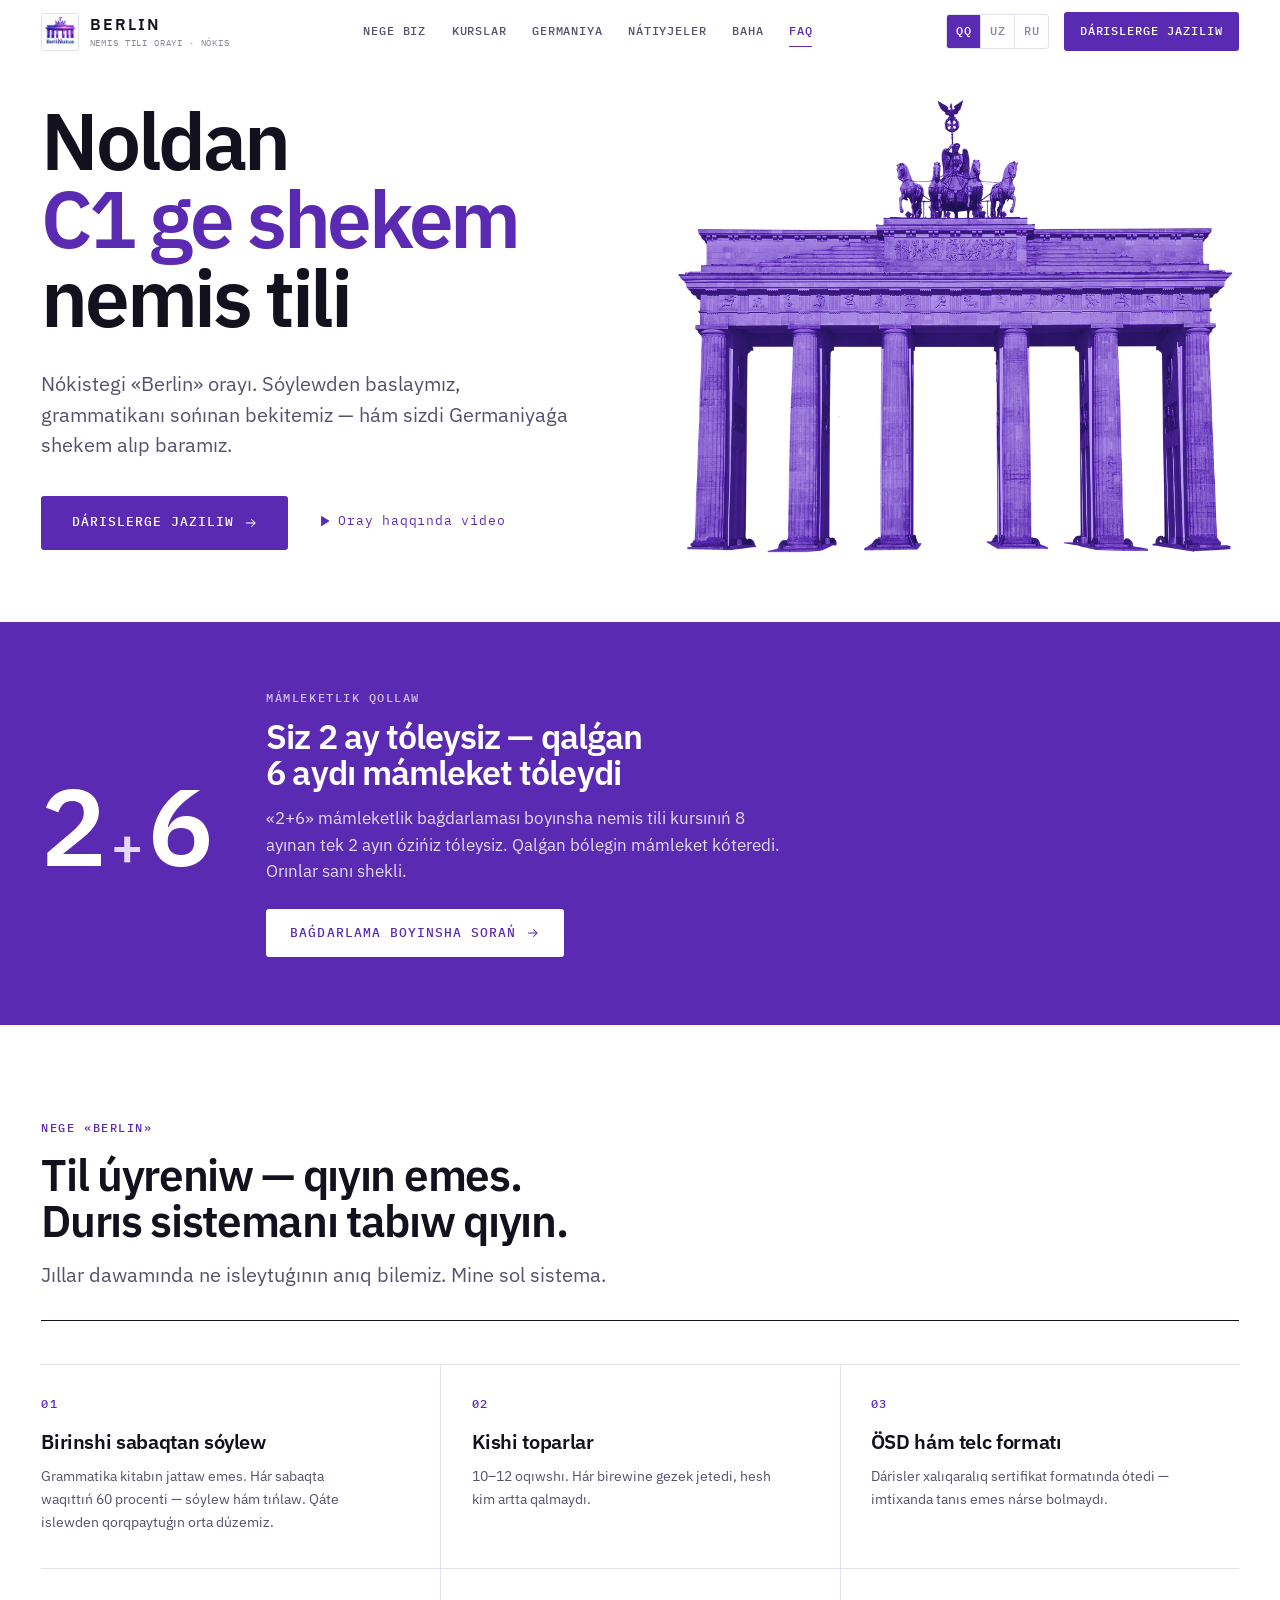
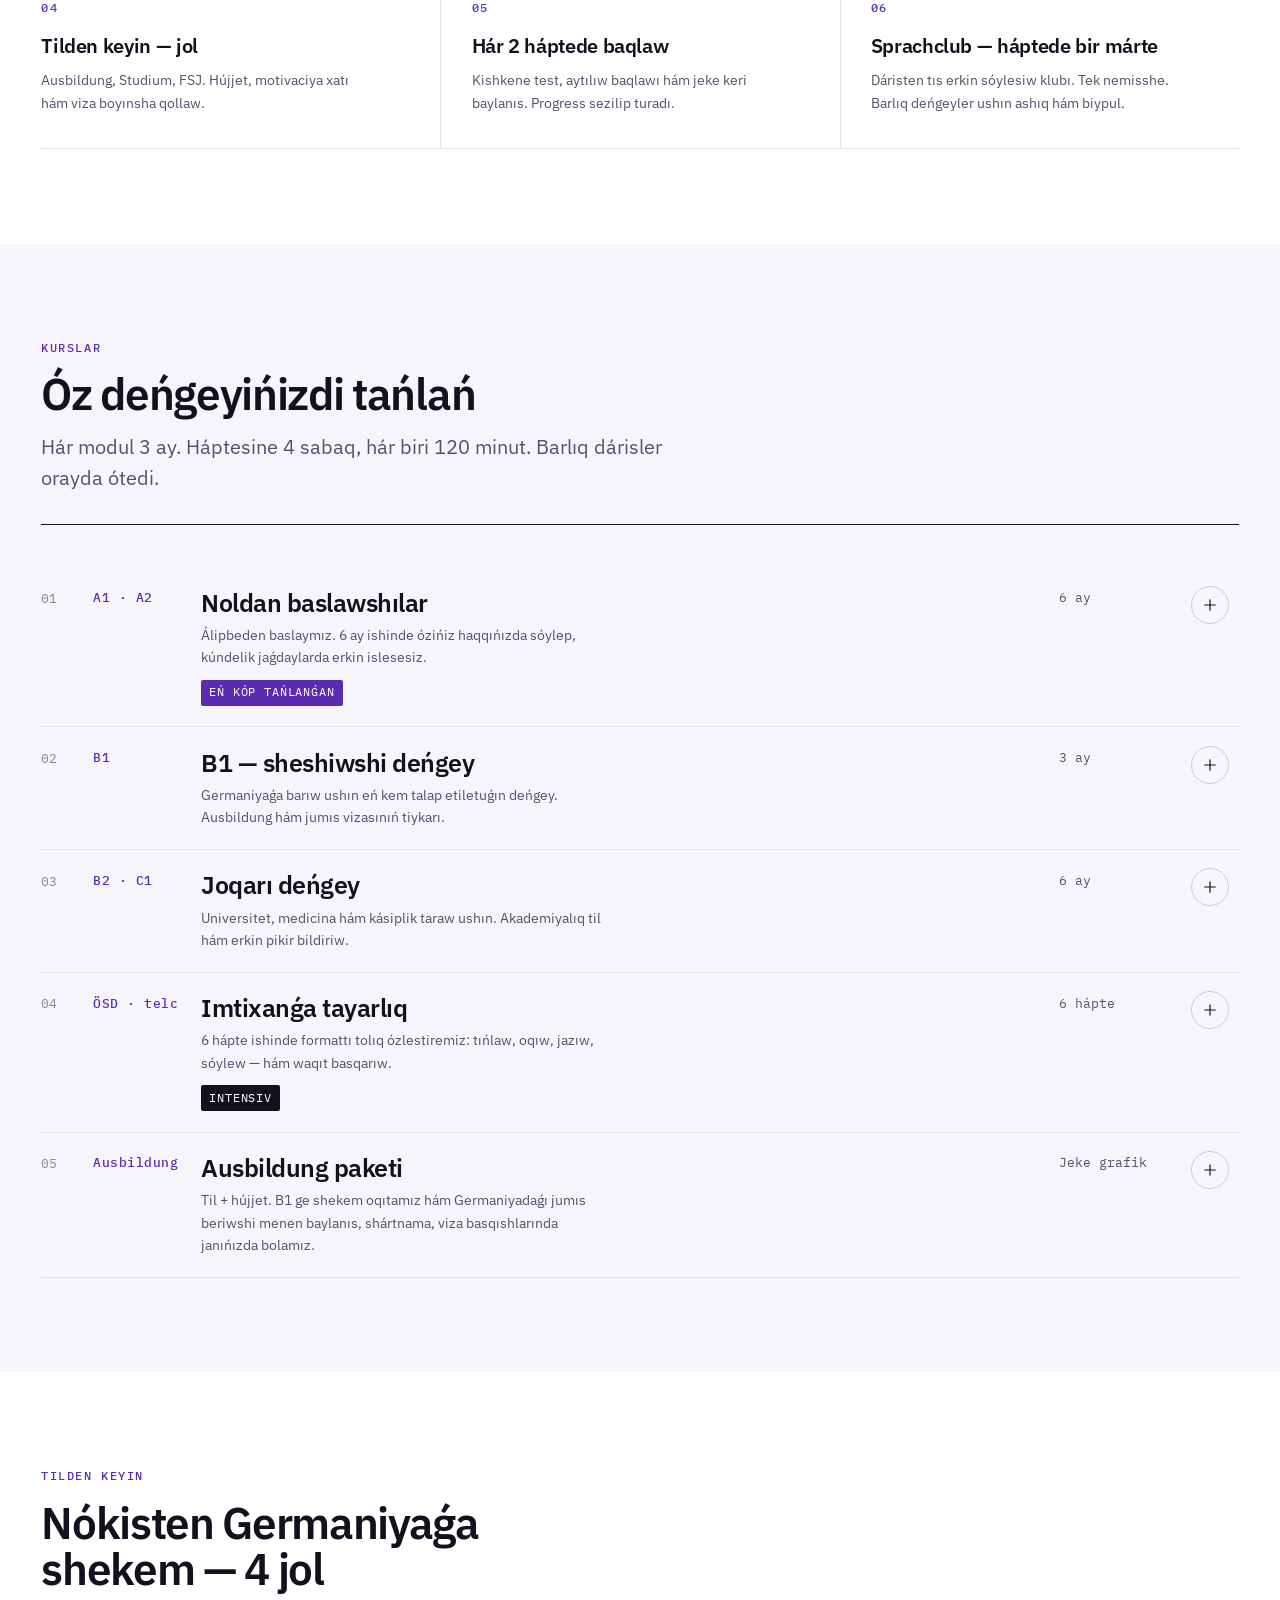
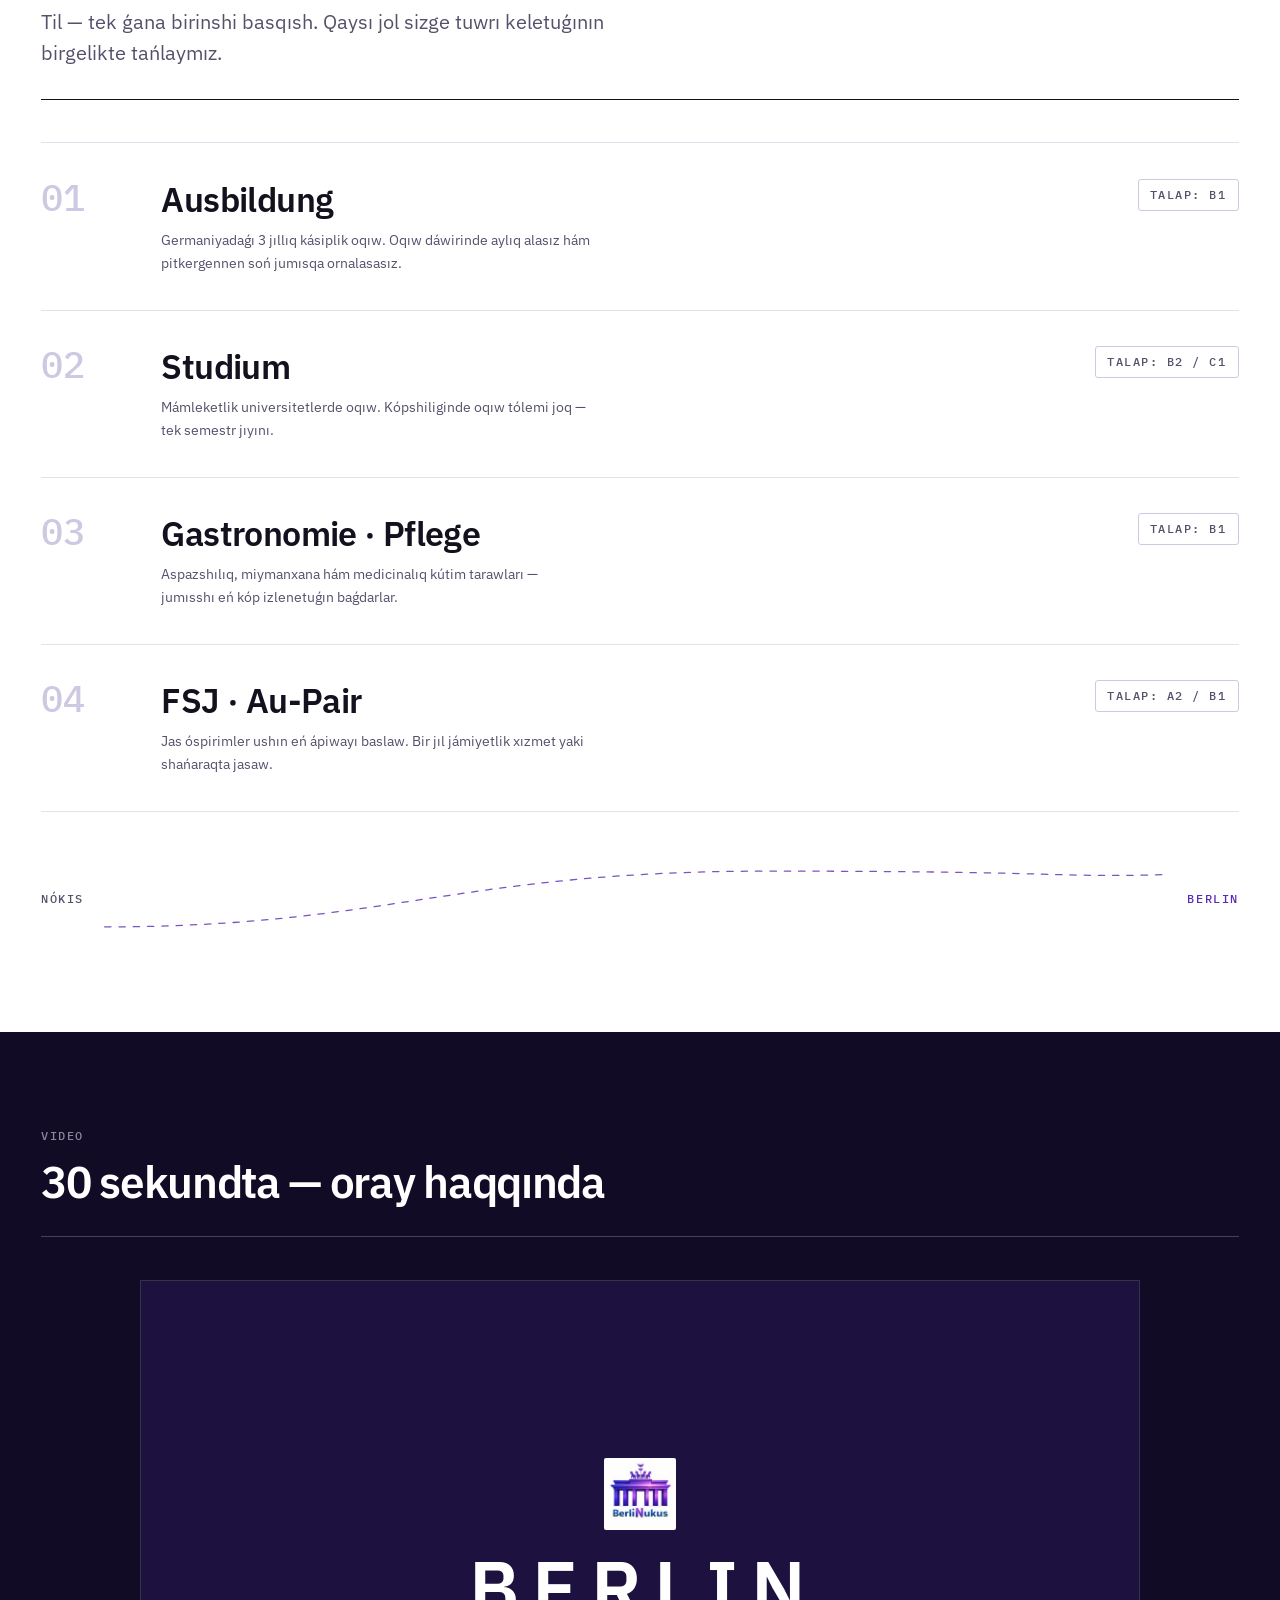
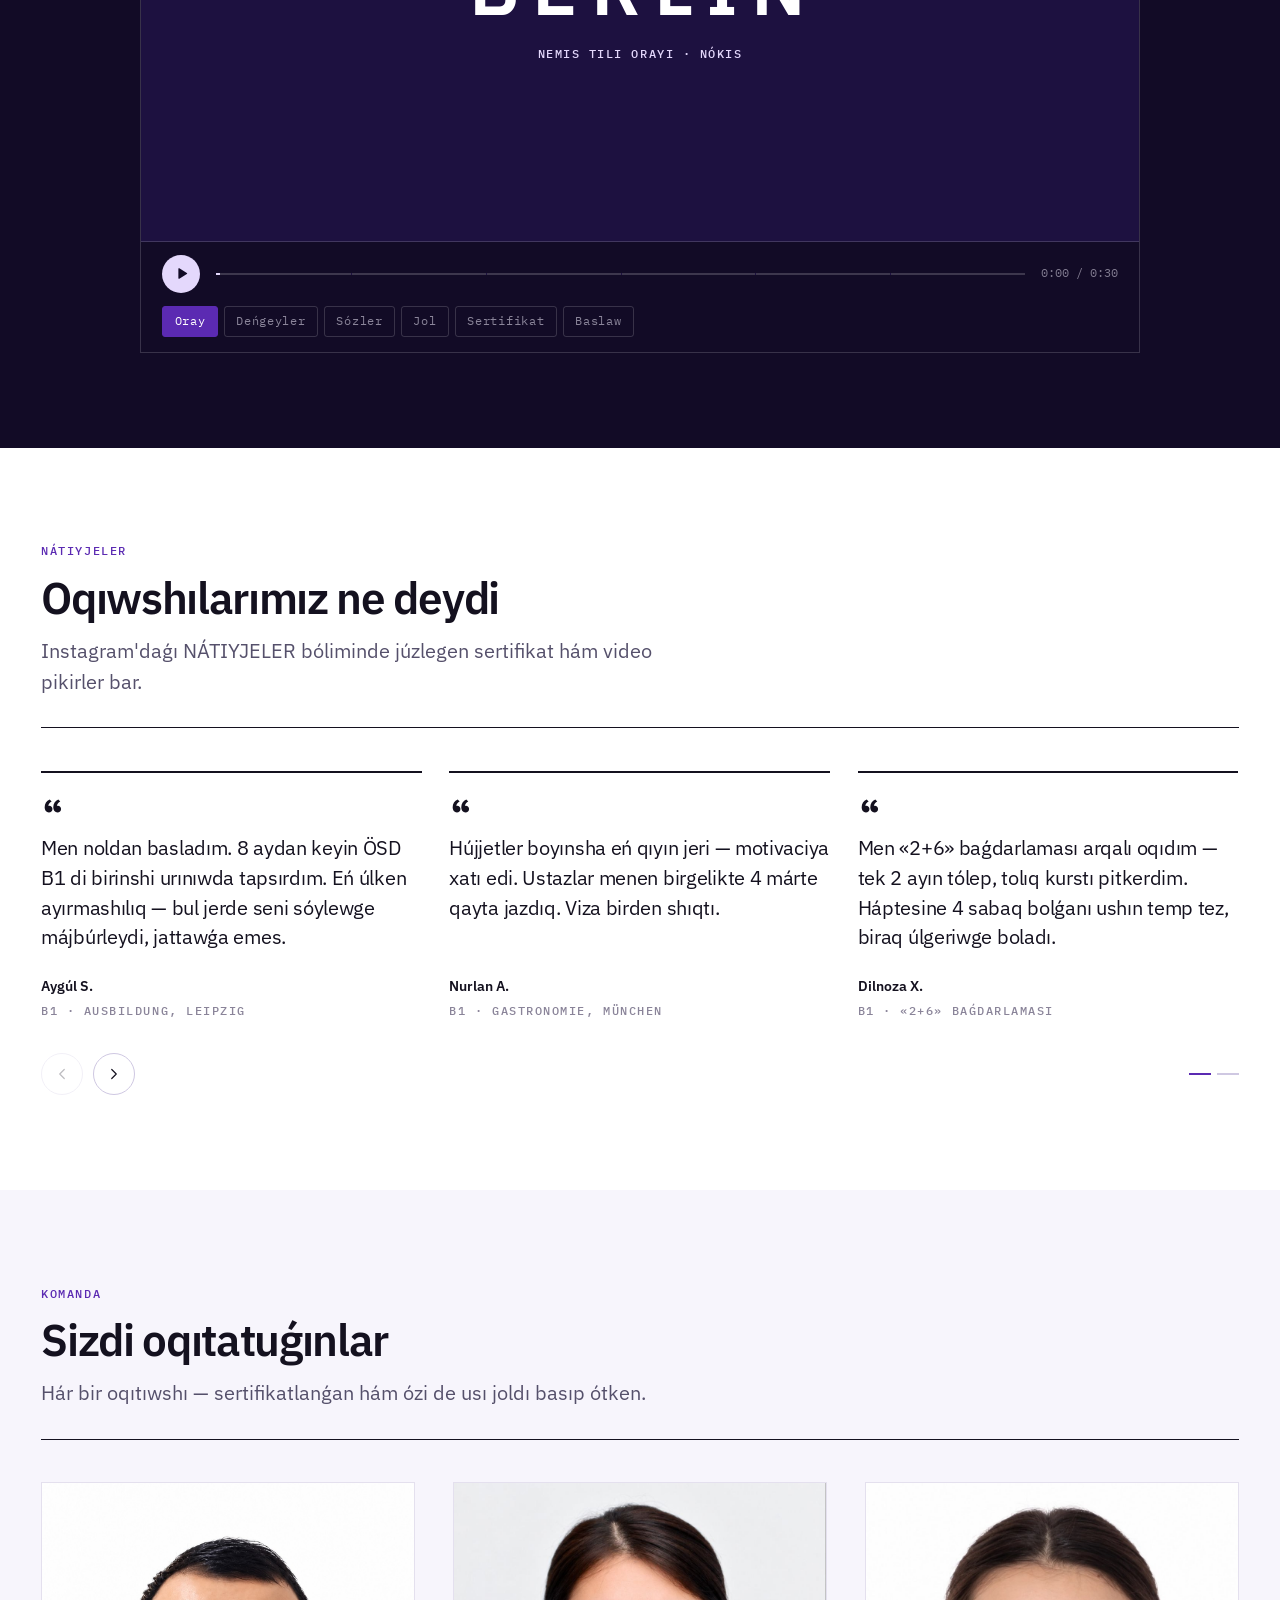
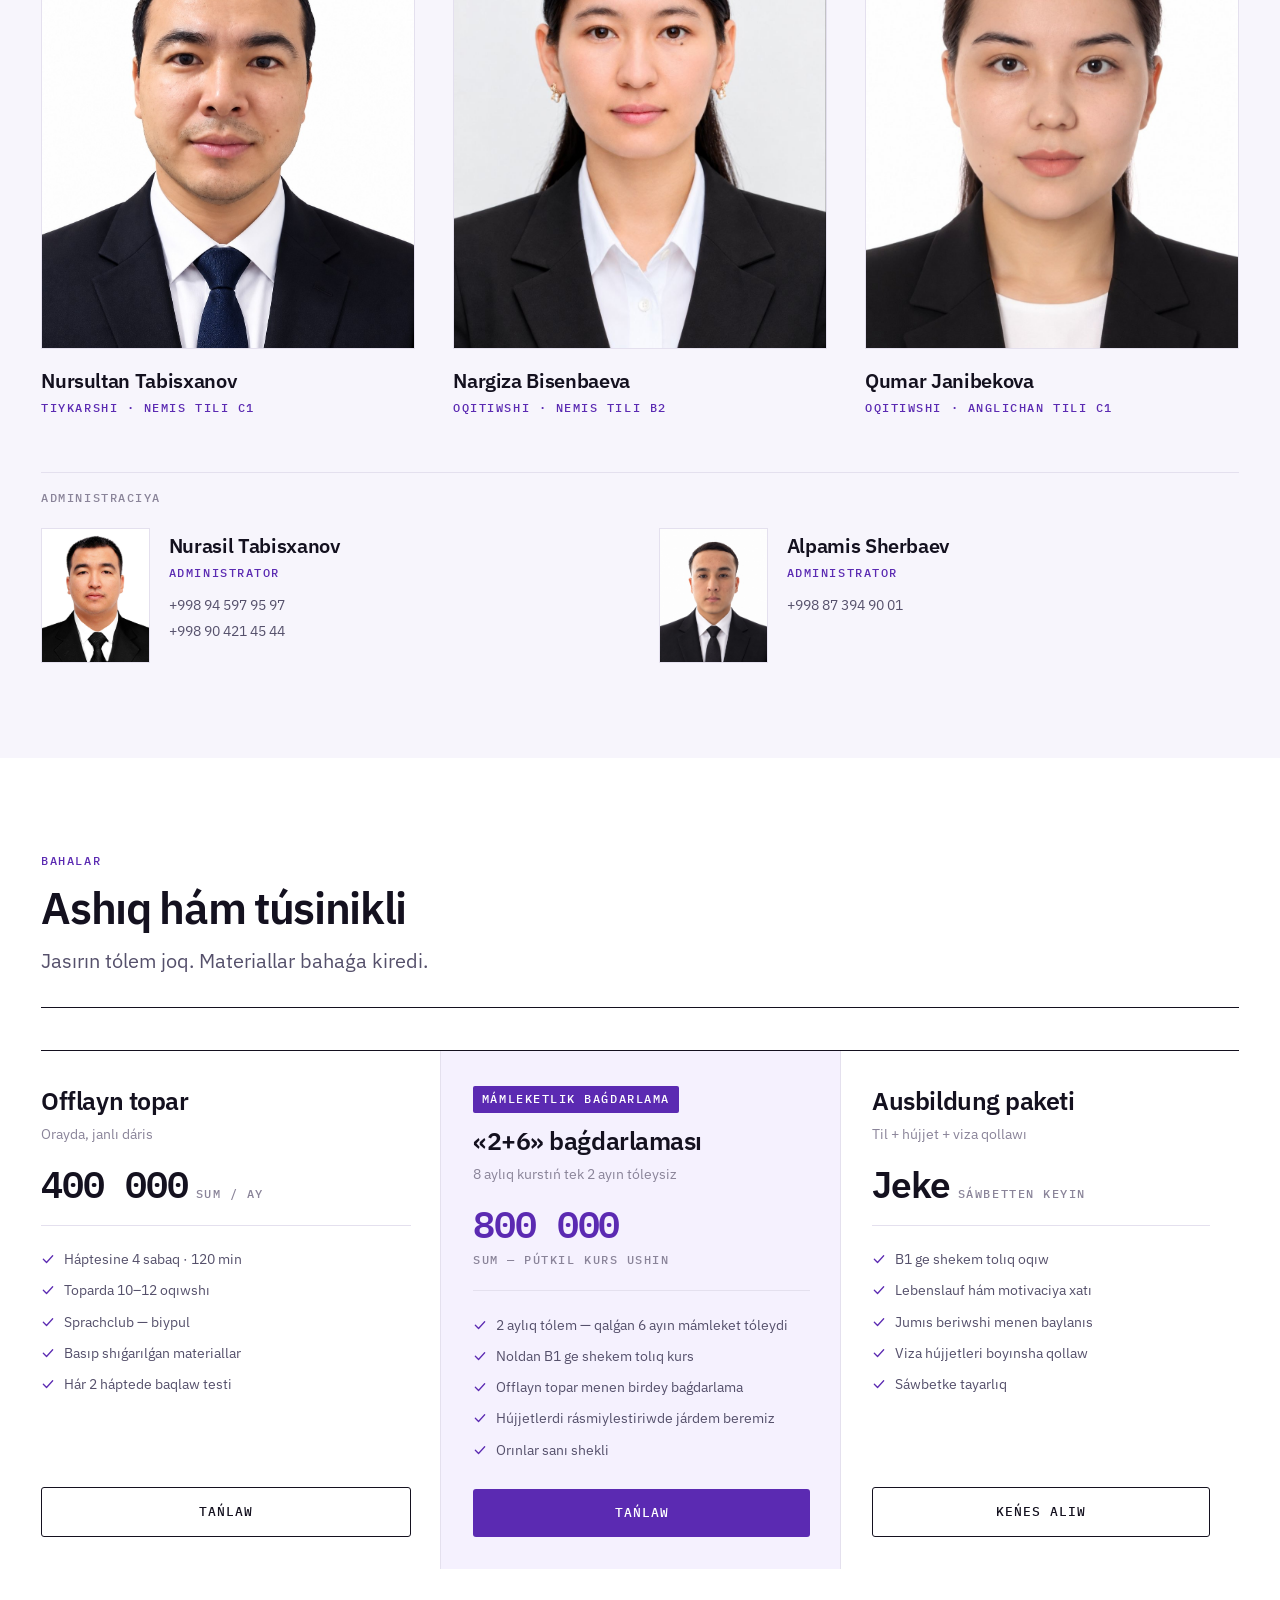
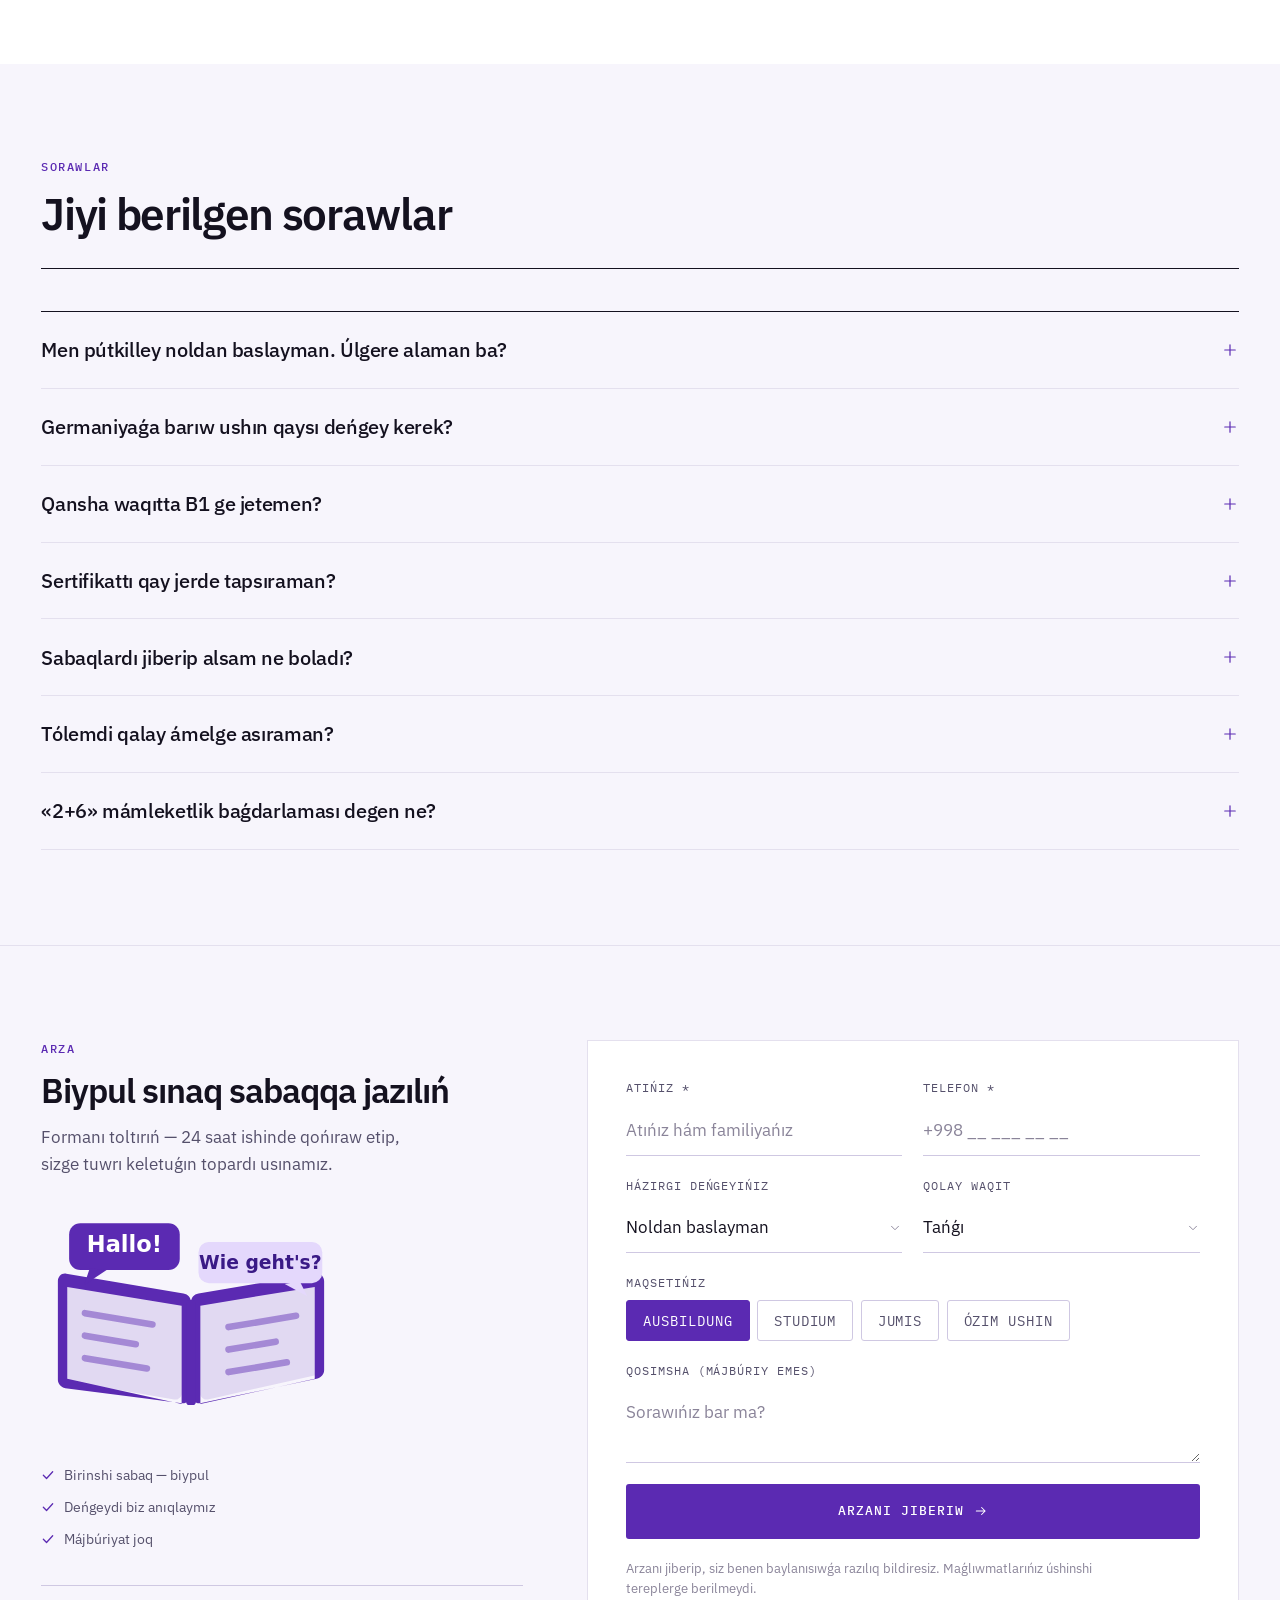
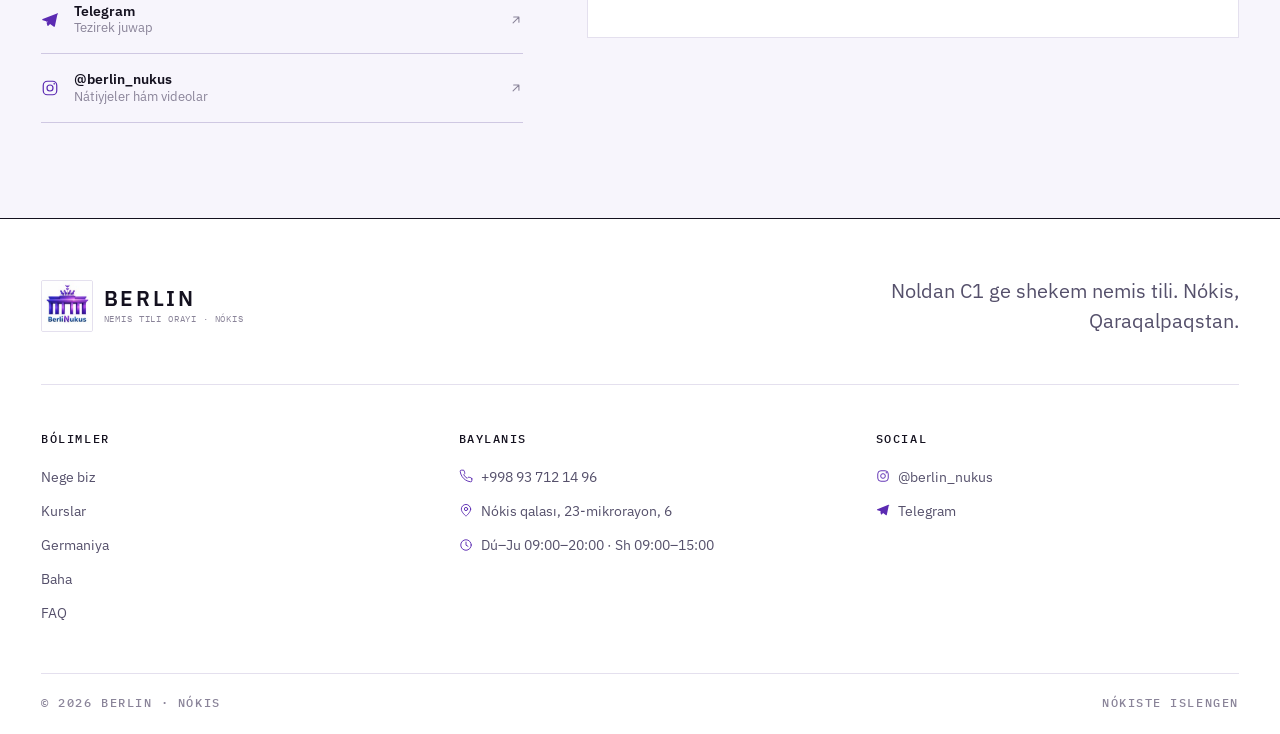
==== commit 7569bce8: "Add SEO: per-language pages, structured data, sitemap - Pre-render one page per language (/, /uz/, /" ====
--- a/index.html
+++ b/index.html
@@ -4,13 +4,33 @@
 <script>document.documentElement.classList.add('js');</script>
 <meta charset="UTF-8">
 <meta name="viewport" content="width=device-width, initial-scale=1, viewport-fit=cover">
-<title>BERLIN — Nemis tili orayı | Nókis</title>
-<meta name="description" content="Nókistegi «Berlin» nemis tili orayı. 0 den C1 ge shekem nemis tili, ÖSD hám telc tayarlıq, Germaniyaǵa barıw jolları. 1000+ oqıwshı.">
+<!-- seo:start — generated by tools/build.mjs, do not edit by hand -->
+<title>Nókistegi nemis tili kursları — BERLIN orayı (Nukus)</title>
+<meta name="description" content="Nókistegi BERLIN orayında nemis tilin noldan C1 ge shekem úyreniń. «2+6» mámleketlik baǵdarlaması, ÖSD hám telc tayarlıq, Ausbildung. 23-mikrorayon, 6.">
+<meta name="robots" content="index, follow, max-image-preview:large">
+<link rel="canonical" href="https://www.berlinnukus.com/">
+<link rel="alternate" hreflang="kaa" href="https://www.berlinnukus.com/">
+<link rel="alternate" hreflang="uz" href="https://www.berlinnukus.com/uz/">
+<link rel="alternate" hreflang="ru" href="https://www.berlinnukus.com/ru/">
+<link rel="alternate" hreflang="x-default" href="https://www.berlinnukus.com/">
+<meta property="og:type" content="website">
+<meta property="og:site_name" content="BERLIN">
+<meta property="og:url" content="https://www.berlinnukus.com/">
+<meta property="og:title" content="Nókistegi nemis tili kursları — BERLIN orayı (Nukus)">
+<meta property="og:description" content="Nókistegi BERLIN orayında nemis tilin noldan C1 ge shekem úyreniń. «2+6» mámleketlik baǵdarlaması, ÖSD hám telc tayarlıq, Ausbildung. 23-mikrorayon, 6.">
+<meta property="og:image" content="https://www.berlinnukus.com/assets/og.png">
+<meta property="og:image:width" content="1200">
+<meta property="og:image:height" content="630">
+<meta property="og:locale" content="kaa_UZ">
+<meta property="og:locale:alternate" content="uz_UZ">
+<meta property="og:locale:alternate" content="ru_RU">
+<meta name="twitter:card" content="summary_large_image">
+<script>(function(){try{if(/bot|crawl|spider|slurp|google|yandex|bing|headless|lighthouse/i.test(navigator.userAgent))return;var s=localStorage.getItem('berlin.lang'),n=(navigator.language||'').toLowerCase().slice(0,2),l=s||n;if(l==='uz'||l==='ru')location.replace(l+'/'+location.hash);}catch(e){}})();</script>
+<script type="application/ld+json">
+{"@context":"https://schema.org","@graph":[{"@type":["EducationalOrganization","LocalBusiness"],"@id":"https://www.berlinnukus.com/#org","name":"BERLIN","alternateName":["Berlin Nukus","BERLIN — Nemis tili orayı","BERLIN — Nemis tili markazi","BERLIN — центр немецкого языка"],"description":"Nókistegi BERLIN orayında nemis tilin noldan C1 ge shekem úyreniń. «2+6» mámleketlik baǵdarlaması, ÖSD hám telc tayarlıq, Ausbildung. 23-mikrorayon, 6.","url":"https://www.berlinnukus.com/","logo":"https://www.berlinnukus.com/assets/avatar.jpg","image":"https://www.berlinnukus.com/assets/og.png","telephone":"+998937121496","priceRange":"400 000 UZS","currenciesAccepted":"UZS","address":{"@type":"PostalAddress","streetAddress":"23-mikrorayon, 6","addressLocality":"Nókis","addressRegion":"Qaraqalpaqstan","addressCountry":"UZ"},"areaServed":{"@type":"City","name":"Nókis"},"knowsLanguage":["de","kaa","uz","ru"],"sameAs":["https://www.instagram.com/berlin_nukus/","https://t.me/TabisxanovNurasil"]},{"@type":"WebSite","@id":"https://www.berlinnukus.com/#site","url":"https://www.berlinnukus.com/","name":"BERLIN","inLanguage":["kaa","uz","ru"],"publisher":{"@id":"https://www.berlinnukus.com/#org"}},{"@type":"WebPage","@id":"https://www.berlinnukus.com/#page","url":"https://www.berlinnukus.com/","name":"Nókistegi nemis tili kursları — BERLIN orayı (Nukus)","description":"Nókistegi BERLIN orayında nemis tilin noldan C1 ge shekem úyreniń. «2+6» mámleketlik baǵdarlaması, ÖSD hám telc tayarlıq, Ausbildung. 23-mikrorayon, 6.","inLanguage":"kaa","isPartOf":{"@id":"https://www.berlinnukus.com/#site"},"about":{"@id":"https://www.berlinnukus.com/#org"}},{"@type":"FAQPage","@id":"https://www.berlinnukus.com/#faq","inLanguage":"kaa","mainEntity":[{"@type":"Question","name":"Men pútkilley noldan baslayman. Úlgere alaman ba?","acceptedAnswer":{"@type":"Answer","text":"Álbette. Oqıwshılarımızdıń kópshiligi noldan baslaǵan. A1 toparı dál sol ushın: birinshi sabaqta álipbe hám aytılıw, úshinshi háptede ózińiz haqqıńızda sóyley alasız. Aldın-ala bilim talap etilmeydi."}},{"@type":"Question","name":"Germaniyaǵa barıw ushın qaysı deńgey kerek?","acceptedAnswer":{"@type":"Answer","text":"Kópshilik jaǵdayda B1. Ausbildung, jumıs vizası hám shańaraq vizası ushın B1 jetkilikli. Universitetke kiriw ushın B2 yaki C1 talap etiledi. Aspazshılıq hám medicinalıq kútim tarawlarında da B1 menen baslaw múmkin."}},{"@type":"Question","name":"Qansha waqıtta B1 ge jetemen?","acceptedAnswer":{"@type":"Answer","text":"Noldan baslaǵanda ortasha 8 ay: A1 → A2 → B1. Háptesine 4 sabaq hám hár biri 120 minut bolǵanı ushın temp tez. Mámleketlik «2+6» baǵdarlaması dál usı 8 aylıq múddetke esaplanǵan."}},{"@type":"Question","name":"Sertifikattı qay jerde tapsıraman?","acceptedAnswer":{"@type":"Answer","text":"ÖSD hám telc imtixanları Tashkentte hám basqa oraylarda ótkeriledi. Biz imtixanǵa tolıq tayarlaymız, dizimnen ótiw hám barıw máselelerinde járdem beremiz."}},{"@type":"Question","name":"Sabaqlardı jiberip alsam ne boladı?","acceptedAnswer":{"@type":"Answer","text":"Hár sabaqtıń konspekti hám tapsırmaları Telegram toparına júklenedi. Sonday-aq oqıtıwshı menen kelisip, jiberip alǵan temanı ayrıqsha tákirarlaw múmkin."}},{"@type":"Question","name":"Tólemdi qalay ámelge asıraman?","acceptedAnswer":{"@type":"Answer","text":"Ay sayın, oqıw baslanǵanǵa shekem. Click, Payme, naq pul yaki bank karta arqalı."}},{"@type":"Question","name":"«2+6» mámleketlik baǵdarlaması degen ne?","acceptedAnswer":{"@type":"Answer","text":"Bul — mámleket tárepinen qollap-quwatlanatuǵın baǵdarlama. 8 aylıq nemis tili kursınıń tek 2 ayın ózińiz tóleysiz, qalǵan 6 ayın mámleket tóleydi. Orınlar sanı shekli, sonlıqtan aldınnan jazılıw kerek. Hújjetlerdi rásmiylestiriwde biz járdem beremiz — arza qaldırıń, detallardı aytıp beremiz."}}]}]}
+</script>
+<!-- seo:end -->
 <meta name="theme-color" content="#FFFFFF">
-<meta property="og:title" content="BERLIN — Nemis tili orayı | Nókis">
-<meta property="og:description" content="0 den C1 ge shekem nemis tili. ÖSD · telc · Ausbildung · Studium.">
-<meta property="og:image" content="assets/avatar.jpg">
-<meta property="og:type" content="website">
 <link rel="preconnect" href="https://fonts.googleapis.com">
 <link rel="preconnect" href="https://fonts.gstatic.com" crossorigin>
 <link href="https://fonts.googleapis.com/css2?family=IBM+Plex+Sans:wght@400;500;600;700&family=IBM+Plex+Mono:wght@400;500;600&family=Noto+Sans:wght@400;600&display=swap" rel="stylesheet">
@@ -84,9 +104,9 @@
 
     <div class="hdr__act">
       <div class="lang" id="lang" role="group" aria-label="Language">
-        <button data-set-lang="kaa" aria-selected="true">QQ</button>
-        <button data-set-lang="uz" aria-selected="false">UZ</button>
-        <button data-set-lang="ru" aria-selected="false">RU</button>
+        <a href="./" hreflang="kaa" lang="kaa" data-set-lang="kaa" aria-current="page">QQ</a>
+        <a href="uz/" hreflang="uz" lang="uz" data-set-lang="uz">UZ</a>
+        <a href="ru/" hreflang="ru" lang="ru" data-set-lang="ru">RU</a>
       </div>
       <a href="#apply" class="btn btn--sm btn--solid js-scroll" data-i18n="cta.apply">Dárislerge jazılıw</a>
       <button class="burger" id="burger" aria-label="Menu" aria-expanded="false" aria-controls="mnav">
@@ -122,9 +142,7 @@
         <span class="line" data-i18n="hero.h1c">nemis tili</span>
       </h1>
 
-      <p class="hero__text reveal" data-rev data-rev-d="130" data-i18n="hero.lead">
-        Nókistegi «Berlin» orayı. Sóylewden baslaymız, grammatikanı sońınan bekitemiz — hám sizdi Germaniyaǵa shekem alıp baramız.
-      </p>
+      <p class="hero__text reveal" data-rev data-rev-d="130" data-i18n="hero.lead">Nókistegi «Berlin» orayı. Sóylewden baslaymız, grammatikanı sońınan bekitemiz — hám sizdi Germaniyaǵa shekem alıp baramız.</p>
 
       <div class="hero__cta reveal" data-rev data-rev-d="190">
         <a href="#apply" class="btn btn--solid btn--lg js-scroll">
@@ -170,7 +188,7 @@
     <header class="shead">
       <p class="shead__kick mono" data-i18n="why.kick">Nege «Berlin»</p>
       <h2 class="shead__h reveal" data-rev data-i18n="why.h">Til úyreniw — qıyın emes. Durıs sistemanı tabıw qıyın.</h2>
-      <p class="shead__p reveal" data-rev data-rev-d="80" data-i18n="why.p">Biz 1000+ oqıwshı menen islesip, ne isleytuǵının anıq bilemiz. Mine sol sistema.</p>
+      <p class="shead__p reveal" data-rev data-rev-d="80" data-i18n="why.p">Jıllar dawamında ne isleytuǵının anıq bilemiz. Mine sol sistema.</p>
     </header>
 
     <ol class="prin">
@@ -214,7 +232,7 @@
     <header class="shead">
       <p class="shead__kick mono" data-i18n="prog.kick">Kurslar</p>
       <h2 class="shead__h reveal" data-rev data-i18n="prog.h">Óz deńgeyińizdi tańlań</h2>
-      <p class="shead__p reveal" data-rev data-rev-d="80" data-i18n="prog.p">Hár modul 3 ay. Háptesine 3 sabaq, hár biri 90 minut.</p>
+      <p class="shead__p reveal" data-rev data-rev-d="80" data-i18n="prog.p">Hár modul 3 ay. Háptesine 4 sabaq, hár biri 120 minut. Barlıq dárisler orayda ótedi.</p>
     </header>
 
     <div class="idx-wrap reveal" data-rev>
@@ -497,8 +515,8 @@
           </figure>
           <figure class="tq">
             <svg class="tq__q"><use href="#i-quote"/></svg>
-            <blockquote data-i18n="res.q3">Men Qońıratta jasayman, onlayn toparda oqıdım. Sabaq jazıwları bolǵanı ushın bir de dáristi jiberip almadım. Házir B2 de oqıp atırman.</blockquote>
-            <figcaption><b>Dilnoza X.</b><span class="mono" data-i18n="res.q3n">B2 · Onlayn topar</span></figcaption>
+            <blockquote data-i18n="res.q3">Men «2+6» baǵdarlaması arqalı oqıdım — tek 2 ayın tólep, tolıq kurstı pitkerdim. Háptesine 4 sabaq bolǵanı ushın temp tez, biraq úlgeriwge boladı.</blockquote>
+            <figcaption><b>Dilnoza X.</b><span class="mono" data-i18n="res.q3n">B1 · «2+6» baǵdarlaması</span></figcaption>
           </figure>
           <figure class="tq">
             <svg class="tq__q"><use href="#i-quote"/></svg>
@@ -646,7 +664,7 @@
       </details>
       <details class="ac reveal" data-rev data-rev-d="100">
         <summary><span data-i18n="faq.q3">Qansha waqıtta B1 ge jetemen?</span><svg class="ic"><use href="#i-plus"/></svg></summary>
-        <div class="ac__b"><p data-i18n="faq.a3">Noldan baslaǵanda ortasha 9 ay: A1 (3 ay) → A2 (3 ay) → B1 (3 ay). Eger úy tapsırmaların turaqlı orınlap, Sprachclub'qa qatnassańız, bul múddet 7–8 ayǵa shekem qısqaradı.</p></div>
+        <div class="ac__b"><p data-i18n="faq.a3">Noldan baslaǵanda ortasha 8 ay: A1 → A2 → B1. Háptesine 4 sabaq hám hár biri 120 minut bolǵanı ushın temp tez. Mámleketlik «2+6» baǵdarlaması dál usı 8 aylıq múddetke esaplanǵan.</p></div>
       </details>
       <details class="ac reveal" data-rev data-rev-d="150">
         <summary><span data-i18n="faq.q4">Sertifikattı qay jerde tapsıraman?</span><svg class="ic"><use href="#i-plus"/></svg></summary>
@@ -654,15 +672,15 @@
       </details>
       <details class="ac reveal" data-rev data-rev-d="200">
         <summary><span data-i18n="faq.q5">Sabaqlardı jiberip alsam ne boladı?</span><svg class="ic"><use href="#i-plus"/></svg></summary>
-        <div class="ac__b"><p data-i18n="faq.a5">Hár sabaqtıń konspekti hám tapsırmaları Telegram toparına júklenedi. Onlayn toparda tolıq video jazıw saqlanadı. Offlayn oqıwshılar da jiberip alǵan sabaǵın videodan kóre aladı.</p></div>
+        <div class="ac__b"><p data-i18n="faq.a5">Hár sabaqtıń konspekti hám tapsırmaları Telegram toparına júklenedi. Sonday-aq oqıtıwshı menen kelisip, jiberip alǵan temanı ayrıqsha tákirarlaw múmkin.</p></div>
       </details>
       <details class="ac reveal" data-rev data-rev-d="250">
         <summary><span data-i18n="faq.q6">Tólemdi qalay ámelge asıraman?</span><svg class="ic"><use href="#i-plus"/></svg></summary>
-        <div class="ac__b"><p data-i18n="faq.a6">Ay sayın, oqıw baslanǵanǵa shekem. Click, Payme, naq pul yaki bank karta arqalı. 3 aylıq tolıq tólemde jeńillik bar — detallardı administratordan sorań.</p></div>
+        <div class="ac__b"><p data-i18n="faq.a6">Ay sayın, oqıw baslanǵanǵa shekem. Click, Payme, naq pul yaki bank karta arqalı.</p></div>
       </details>
       <details class="ac reveal" data-rev data-rev-d="300">
-        <summary><span data-i18n="faq.q7">Nókiste emespen. Onlayn oqıy alaman ba?</span><svg class="ic"><use href="#i-plus"/></svg></summary>
-        <div class="ac__b"><p data-i18n="faq.a7">Awa. Onlayn toparlarda Xojeli, Shımbay, Qońırat, Taxtakópir hám Ózbekstannıń basqa qalalarınan oqıwshılar bar. Baǵdarlama hám oqıtıwshılar — tap sol.</p></div>
+        <summary><span data-i18n="faq.q7">«2+6» mámleketlik baǵdarlaması degen ne?</span><svg class="ic"><use href="#i-plus"/></svg></summary>
+        <div class="ac__b"><p data-i18n="faq.a7">Bul — mámleket tárepinen qollap-quwatlanatuǵın baǵdarlama. 8 aylıq nemis tili kursınıń tek 2 ayın ózińiz tóleysiz, qalǵan 6 ayın mámleket tóleydi. Orınlar sanı shekli, sonlıqtan aldınnan jazılıw kerek. Hújjetlerdi rásmiylestiriwde biz járdem beremiz — arza qaldırıń, detallardı aytıp beremiz.</p></div>
       </details>
     </div>
   </div>
@@ -804,7 +822,7 @@
       <div class="ftr__col">
         <h4 class="mono" data-i18n="ftr.contact">Baylanıs</h4>
         <a href="tel:+998937121496" data-phone-link><svg class="ic ic--xs"><use href="#i-phone"/></svg><span data-phone>+998 93 712 14 96</span></a>
-        <span class="ftr__ln"><svg class="ic ic--xs"><use href="#i-pin"/></svg><span data-i18n="ftr.addr">Nókis qalası, Qaraqalpaqstan</span></span>
+        <span class="ftr__ln"><svg class="ic ic--xs"><use href="#i-pin"/></svg><span data-i18n="ftr.addr">Nókis qalası, 23-mikrorayon, 6</span></span>
         <span class="ftr__ln"><svg class="ic ic--xs"><use href="#i-clock"/></svg><span data-i18n="ftr.hours">Dú–Ju 09:00–20:00 · Sh 09:00–15:00</span></span>
       </div>
       <div class="ftr__col">
--- a/css/layout.css
+++ b/css/layout.css
@@ -83,7 +83,8 @@
 
 /* ── Language: inline segmented text, not a dropdown ──── */
 .lang { display: flex; align-items: center; border: 1px solid var(--rule); border-radius: var(--r); overflow: hidden; }
-.lang button {
+.lang a {
+  display: block;
   padding: .42rem .55rem;
   font-family: var(--f-mono);
   font-size: var(--t-2xs);
@@ -92,9 +93,9 @@
   color: var(--ink-3);
   transition: color var(--d) var(--e-out), background-color var(--d) var(--e-out);
 }
-.lang button + button { border-left: 1px solid var(--rule); }
-.lang button:hover { color: var(--ink); background: var(--paper-2); }
-.lang button[aria-selected="true"] { background: var(--violet); color: #fff; }
+.lang a + a { border-left: 1px solid var(--rule); }
+.lang a:hover { color: var(--ink); background: var(--paper-2); }
+.lang a[aria-current="page"] { background: var(--violet); color: #fff; }
 
 /* ── Burger + mobile nav ──────────────────────────────── */
 .burger {
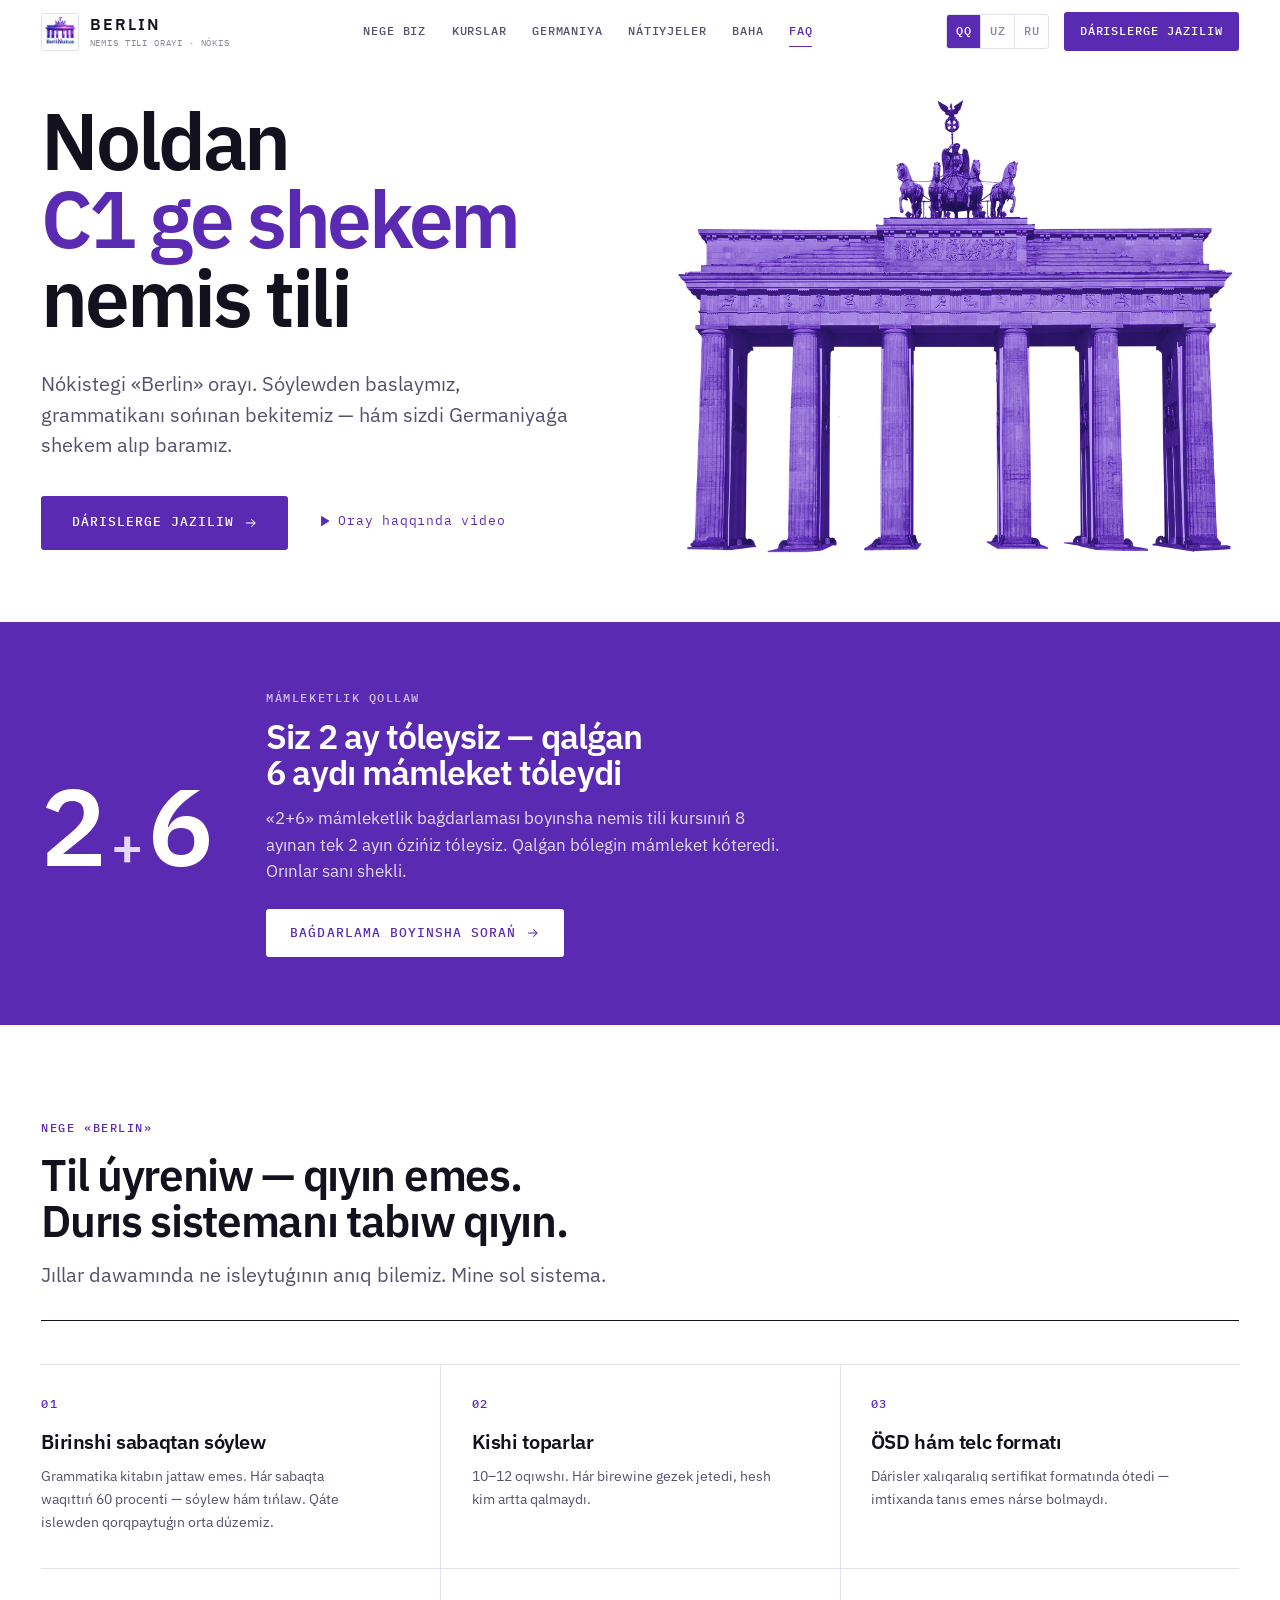
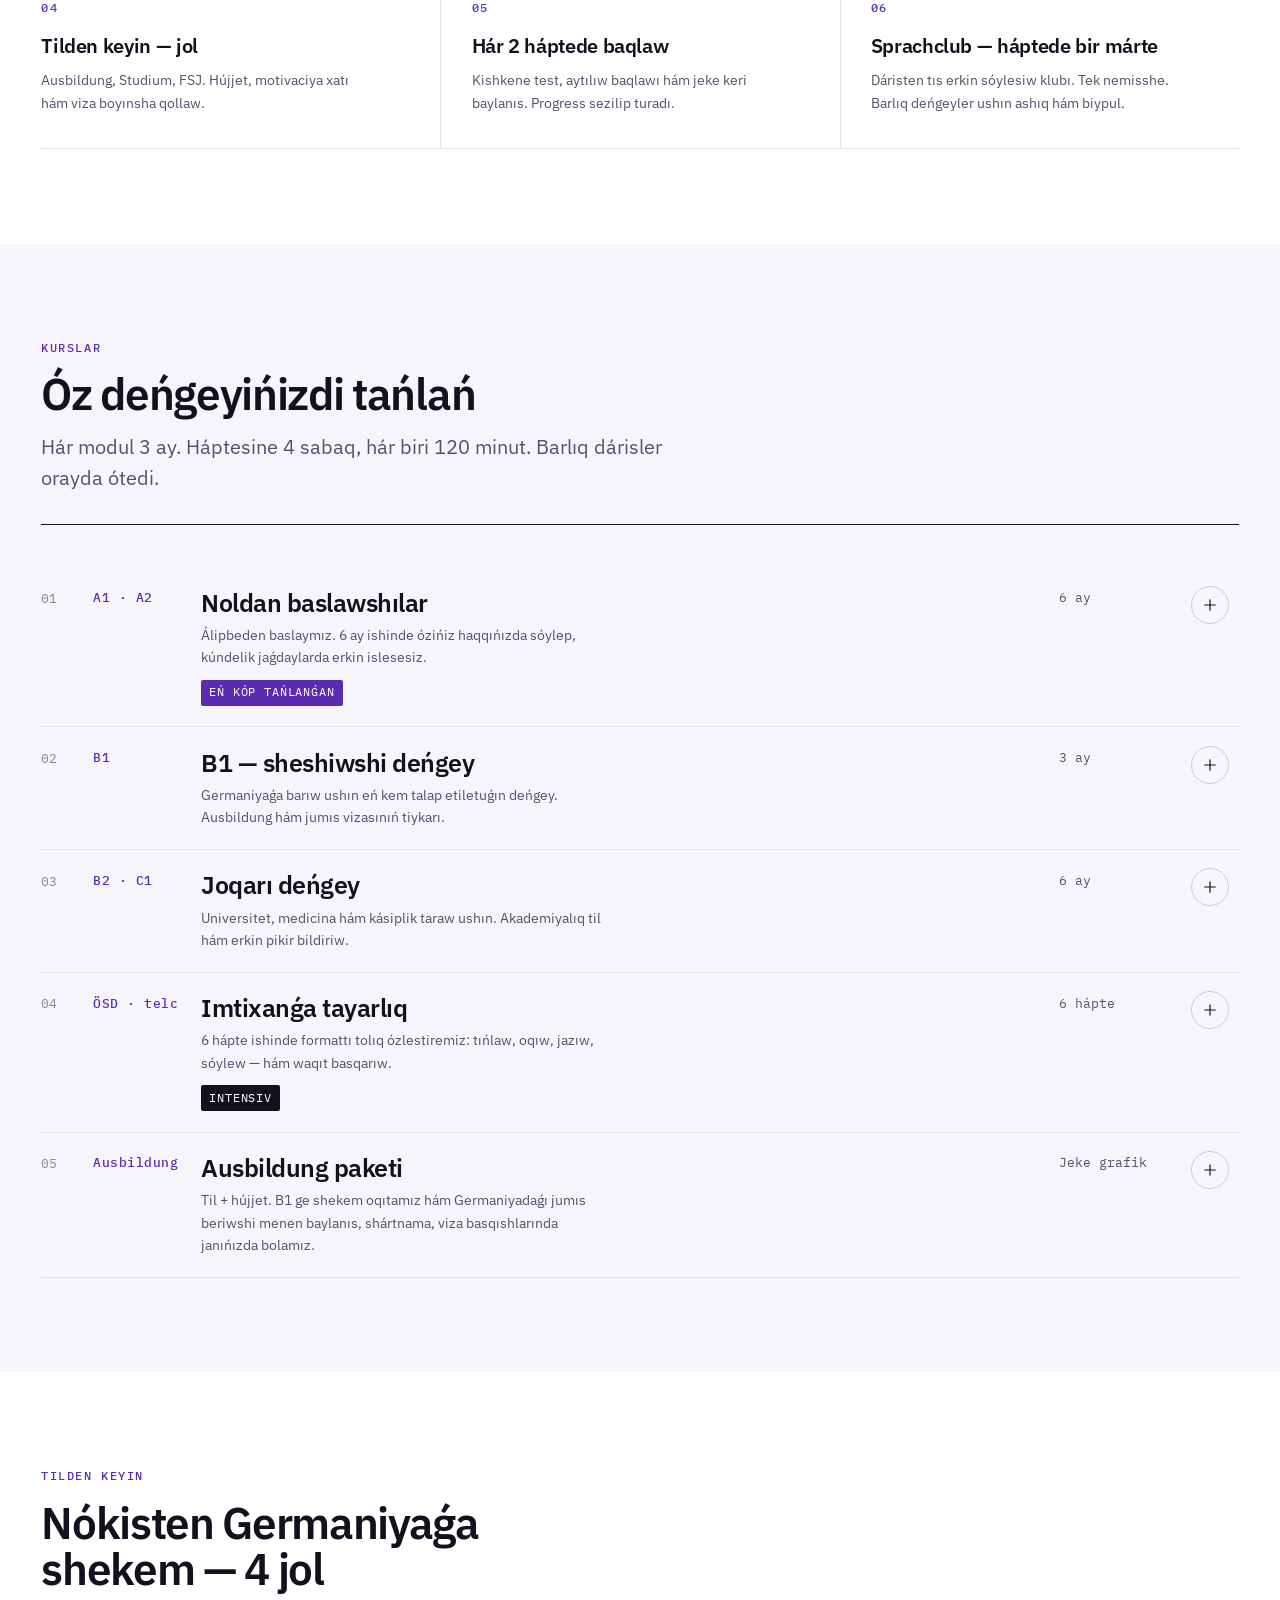
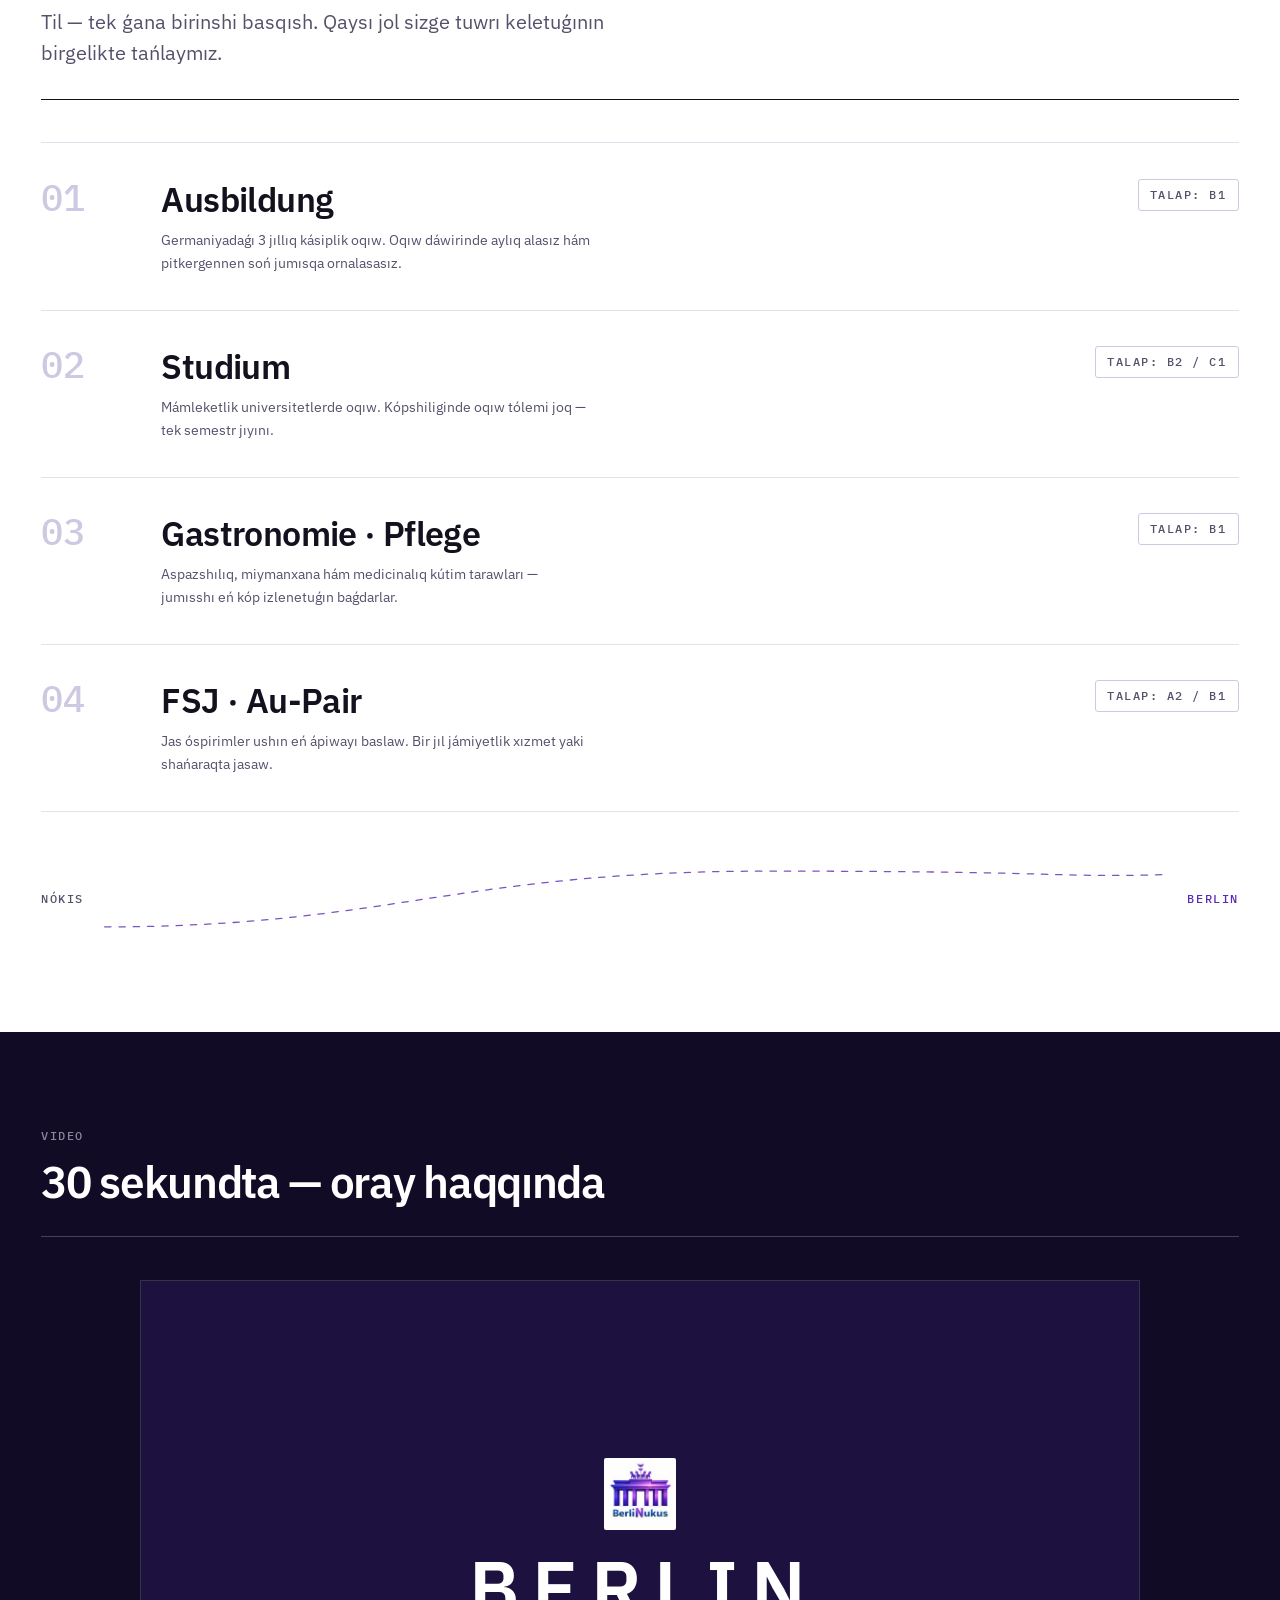
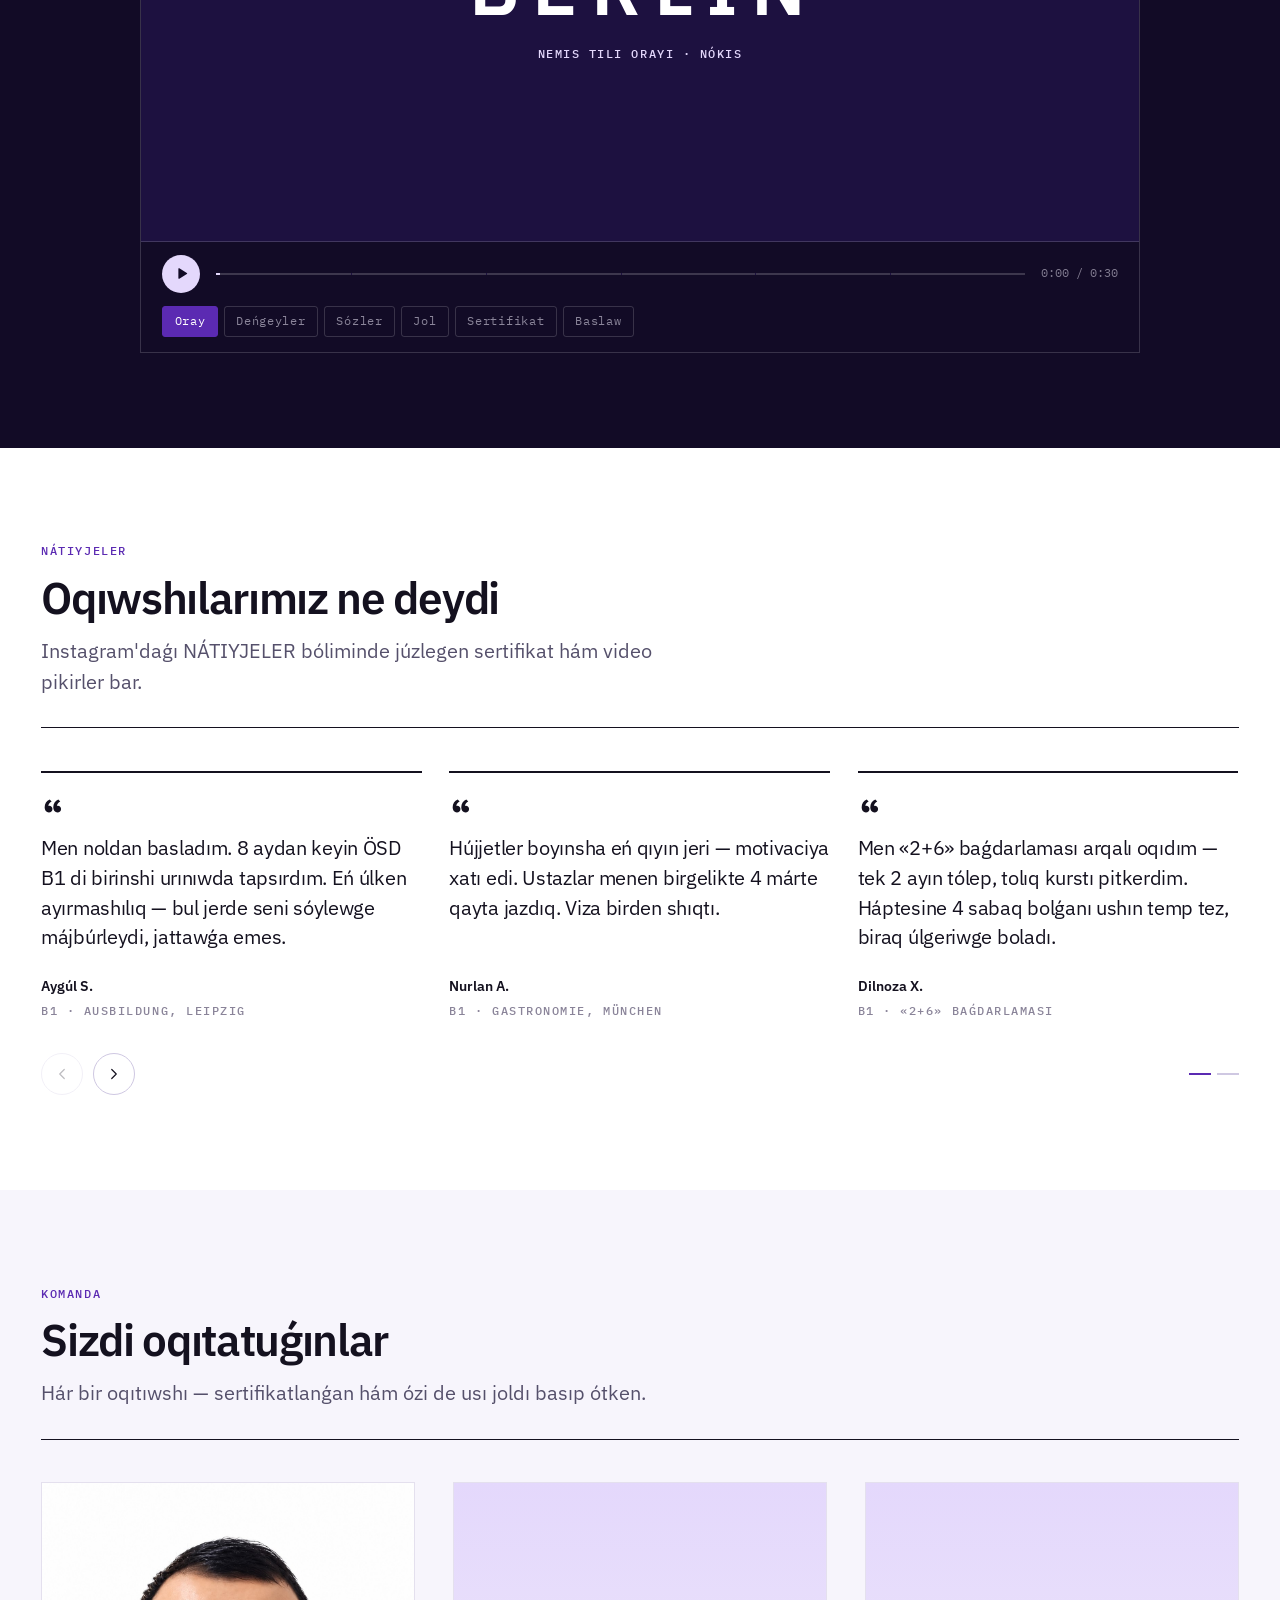
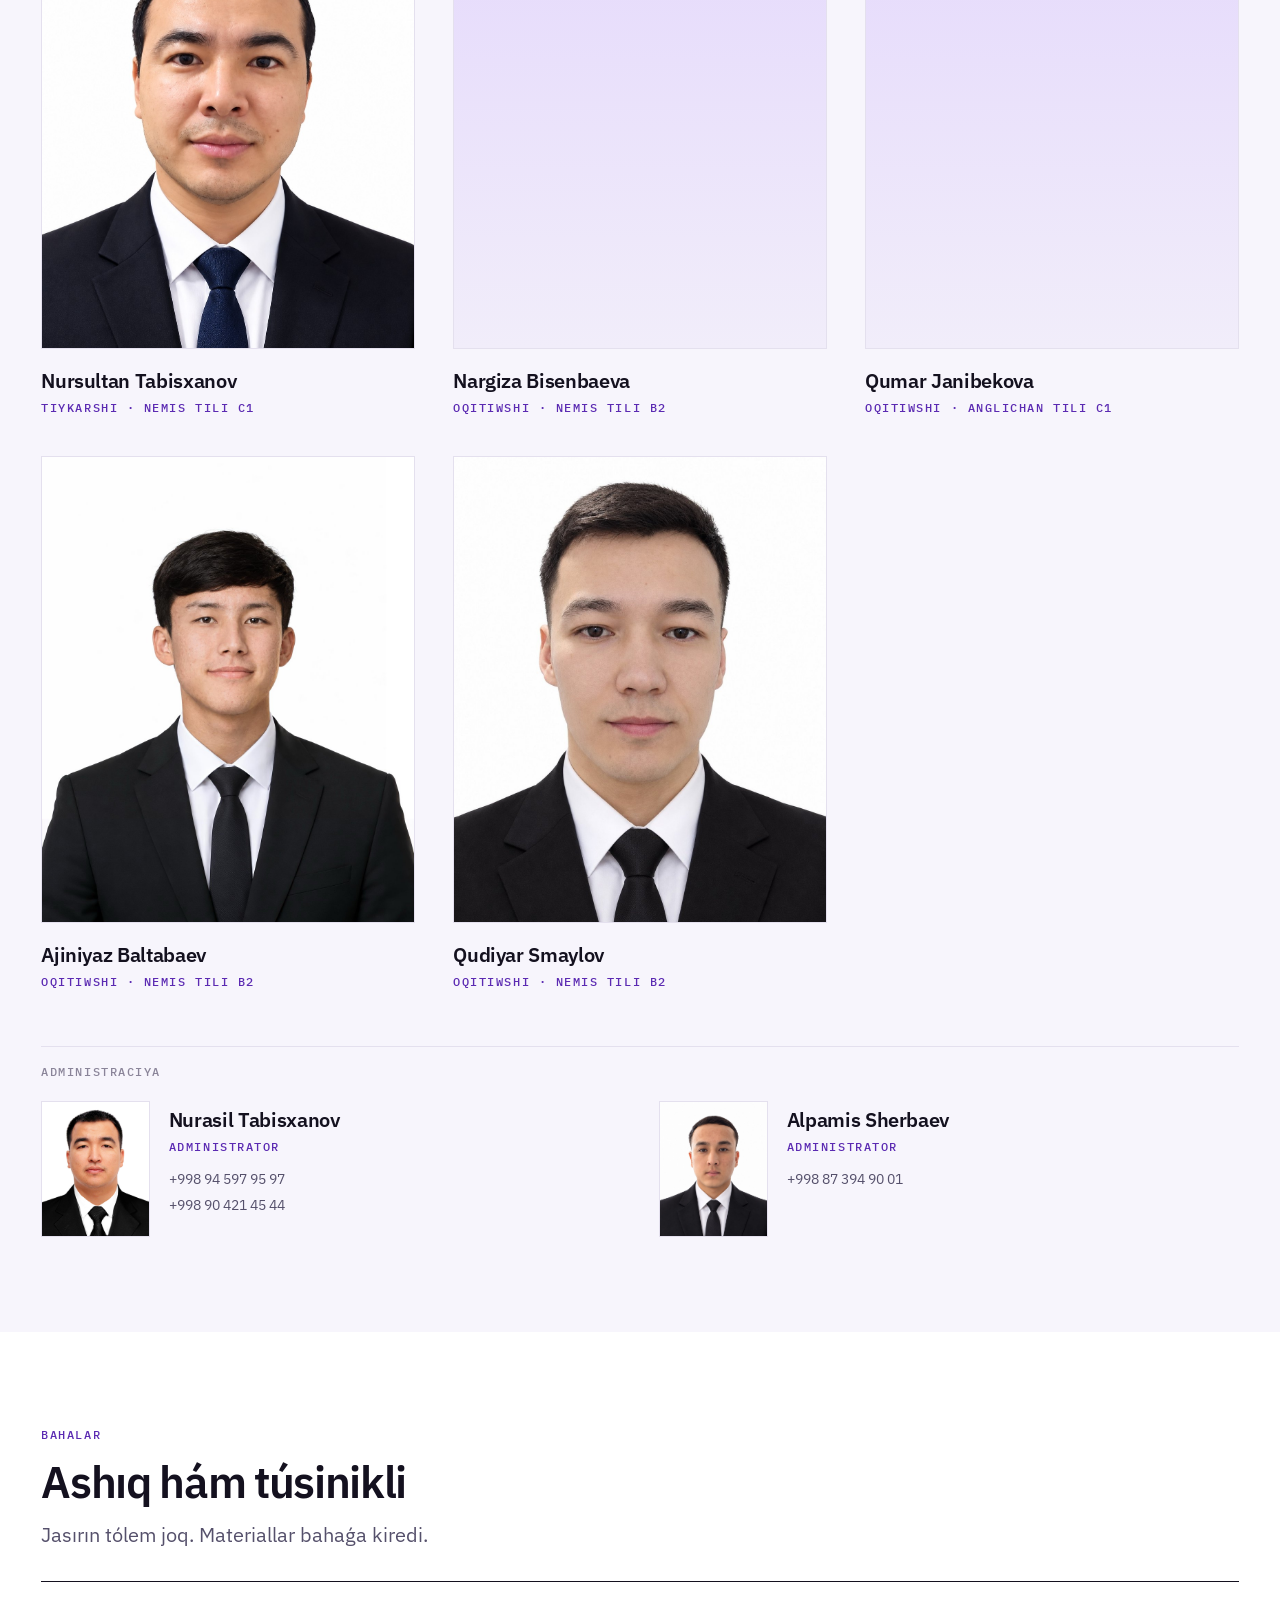
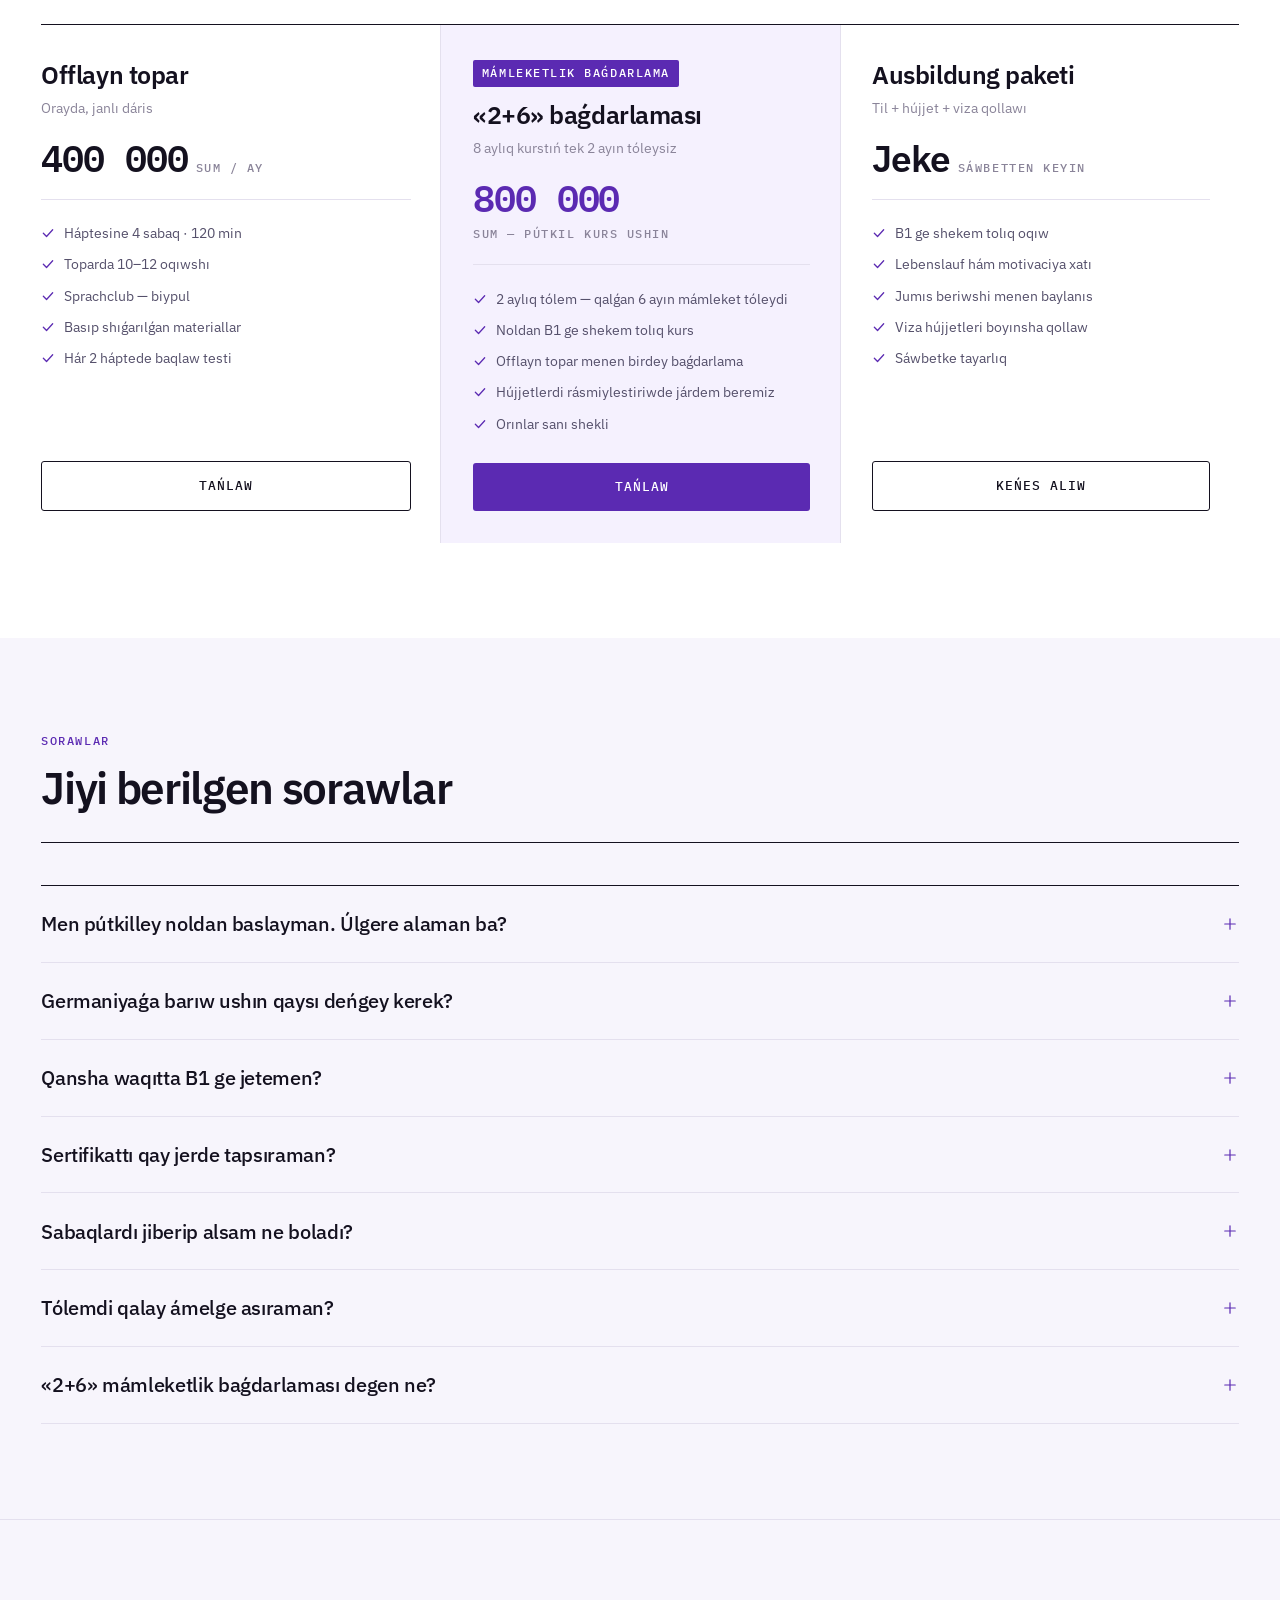
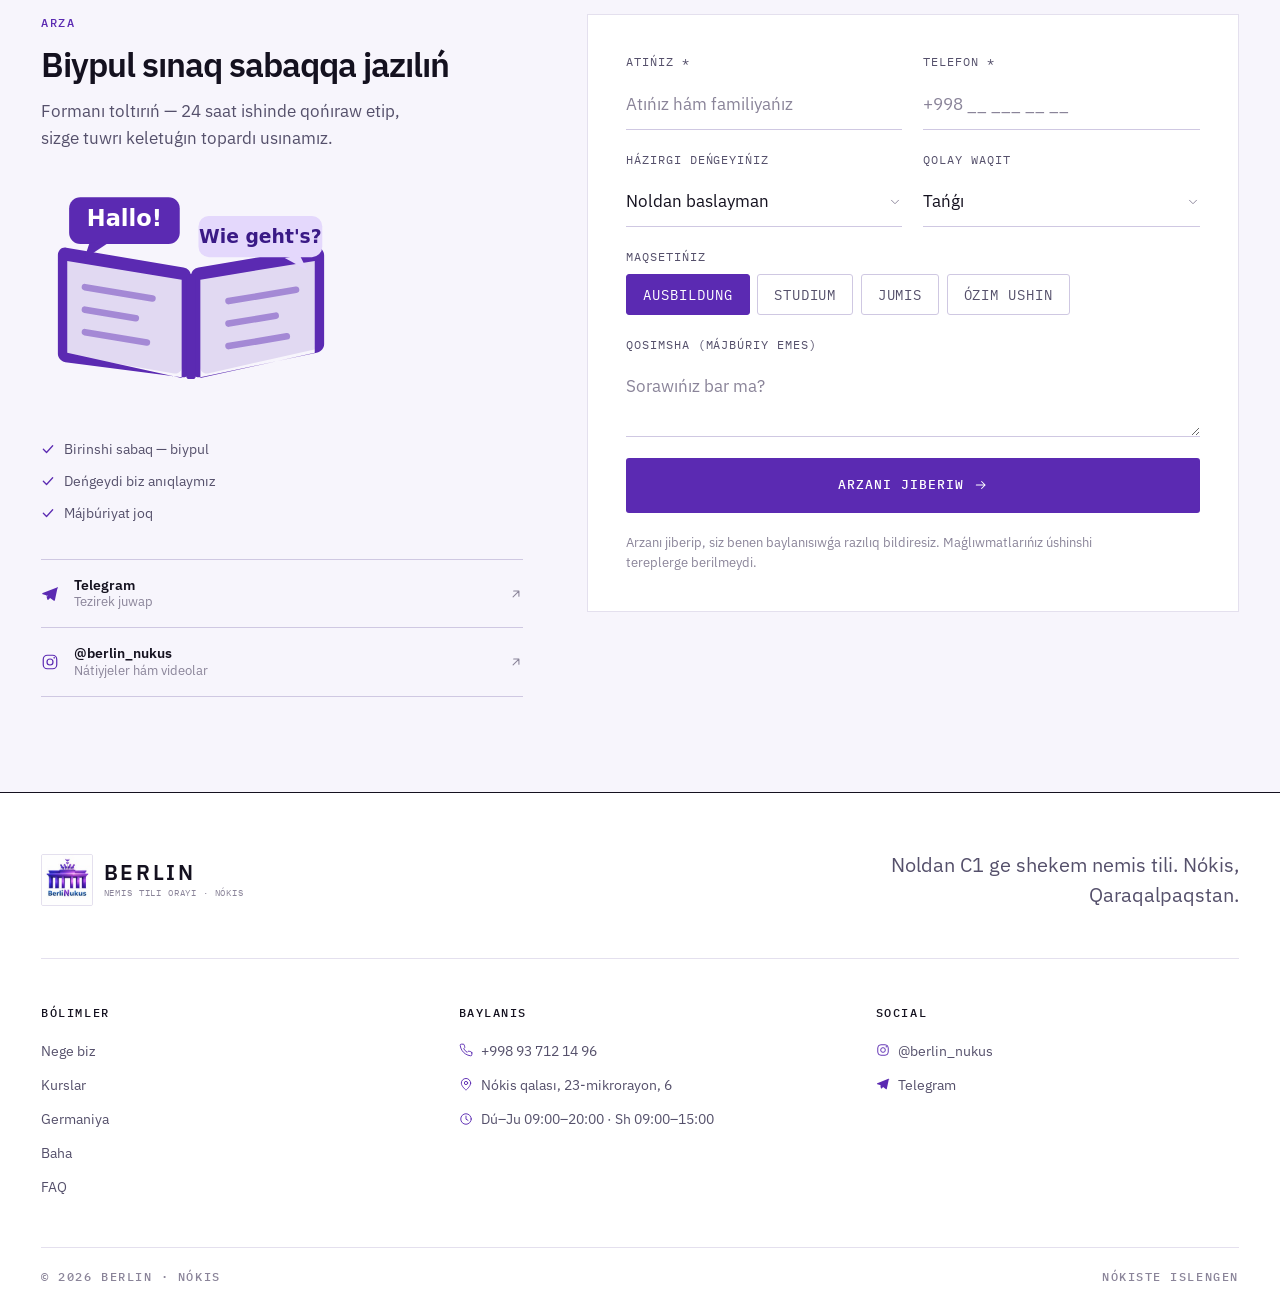
==== commit 59d739b6: "Add teachers Ajiniyaz Baltabaev and Qudiyar Smaylov Co-Authored-By: Claude Opus 5.5 <noreply@anthrop" ====
--- a/index.html
+++ b/index.html
@@ -38,8 +38,11 @@
 <link rel="stylesheet" href="css/layout.css">
 <link rel="stylesheet" href="css/sections.css">
 <link rel="stylesheet" href="css/motion.css">
-<link rel="icon" href="assets/avatar.jpg">
-<link rel="apple-touch-icon" href="assets/avatar.jpg">
+<link rel="icon" type="image/png" sizes="48x48" href="assets/favicon-48.png">
+<link rel="icon" type="image/png" sizes="96x96" href="assets/favicon-96.png">
+<link rel="icon" type="image/png" sizes="144x144" href="assets/favicon-144.png">
+<link rel="icon" type="image/png" sizes="192x192" href="assets/favicon-192.png">
+<link rel="apple-touch-icon" href="assets/apple-touch-icon.png">
 </head>
 <body>
 
@@ -559,6 +562,16 @@
         <h3>Qumar Janibekova</h3>
         <p class="tm__role mono" data-i18n="tch.t3r">Oqıtıwshı · Anglichan tili C1</p>
       </article>
+      <article class="tm reveal" data-rev>
+        <div class="tm__av"><img src="assets/team/ajiniyaz-baltabaev.jpg" alt="Ajiniyaz Baltabaev" width="1080" height="1440" loading="lazy" decoding="async"></div>
+        <h3>Ajiniyaz Baltabaev</h3>
+        <p class="tm__role mono" data-i18n="tch.t2r">Oqıtıwshı · Nemis tili B2</p>
+      </article>
+      <article class="tm reveal" data-rev data-rev-d="70">
+        <div class="tm__av"><img src="assets/team/qudiyar-smaylov.jpg" alt="Qudiyar Smaylov" width="1080" height="1440" loading="lazy" decoding="async"></div>
+        <h3>Qudiyar Smaylov</h3>
+        <p class="tm__role mono" data-i18n="tch.t2r">Oqıtıwshı · Nemis tili B2</p>
+      </article>
     </div>
 
     <p class="team-sub mono" data-i18n="tch.adm">Administraciya</p>
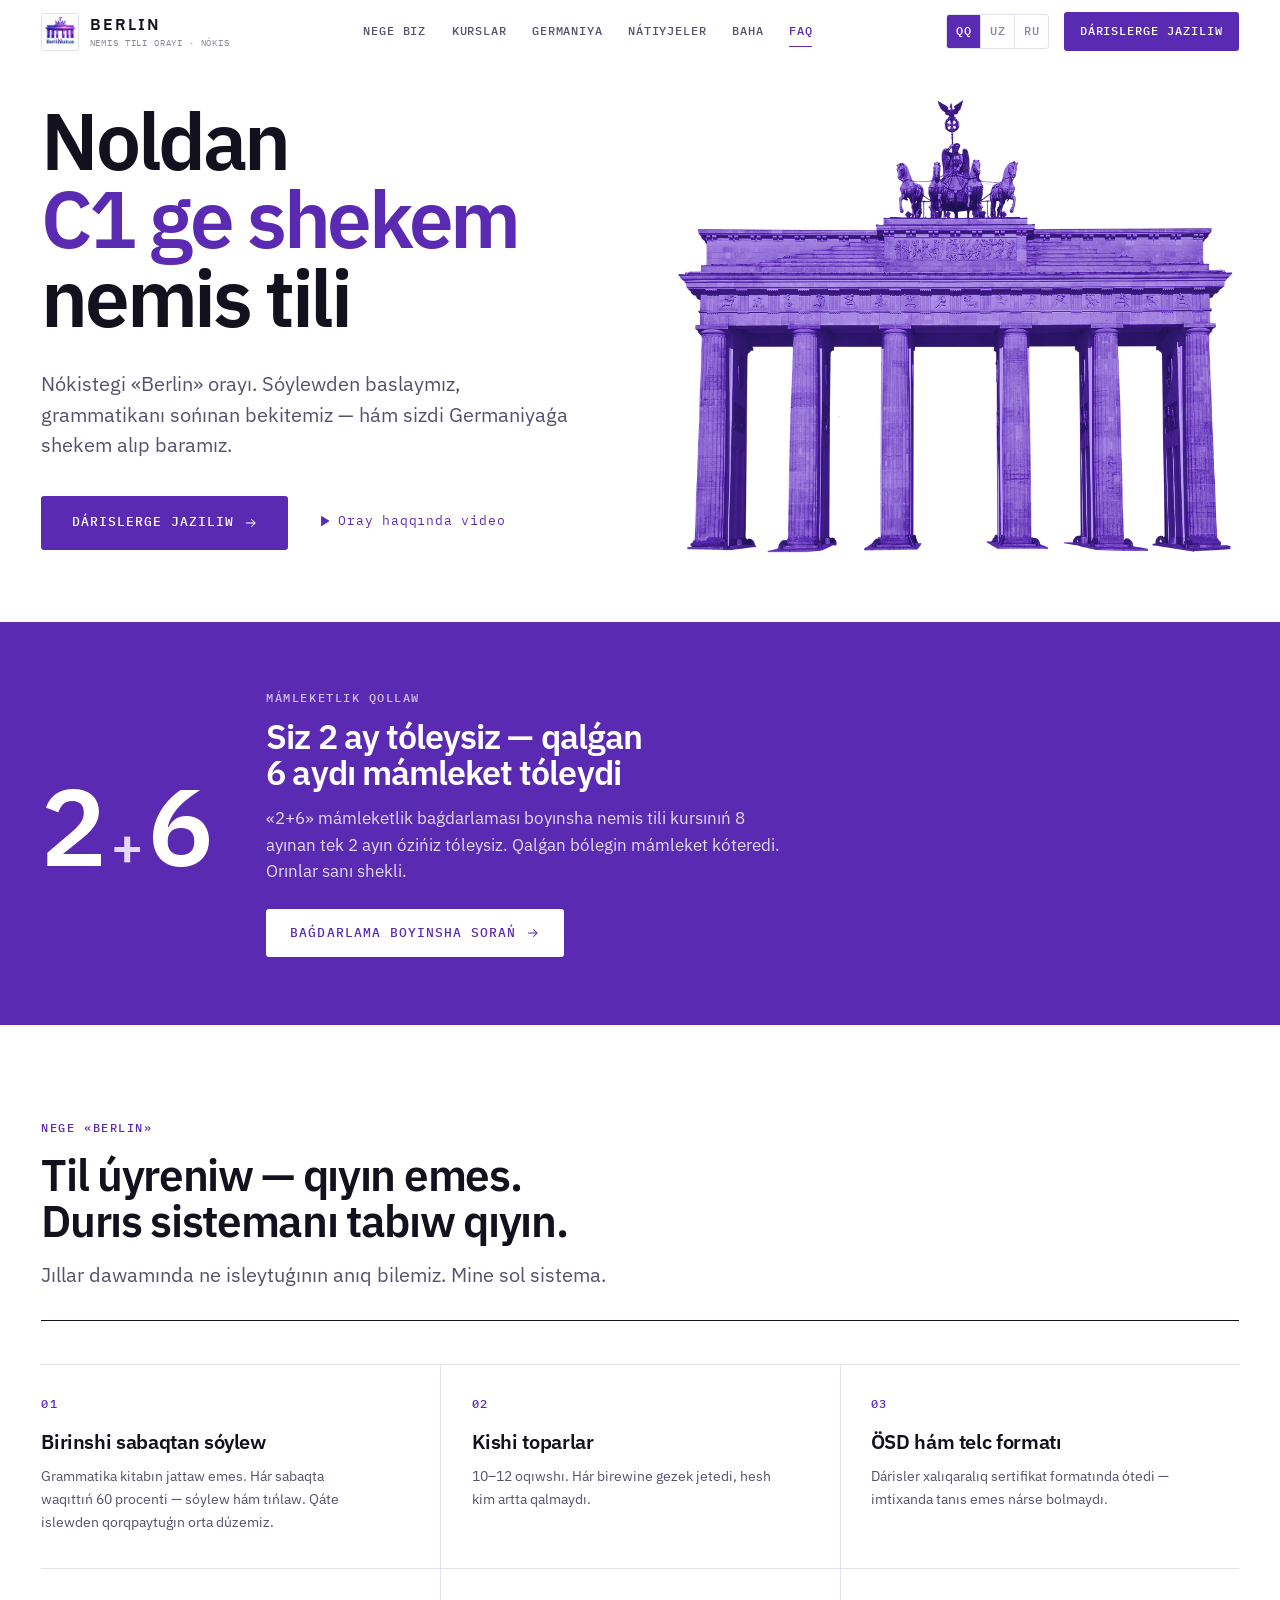
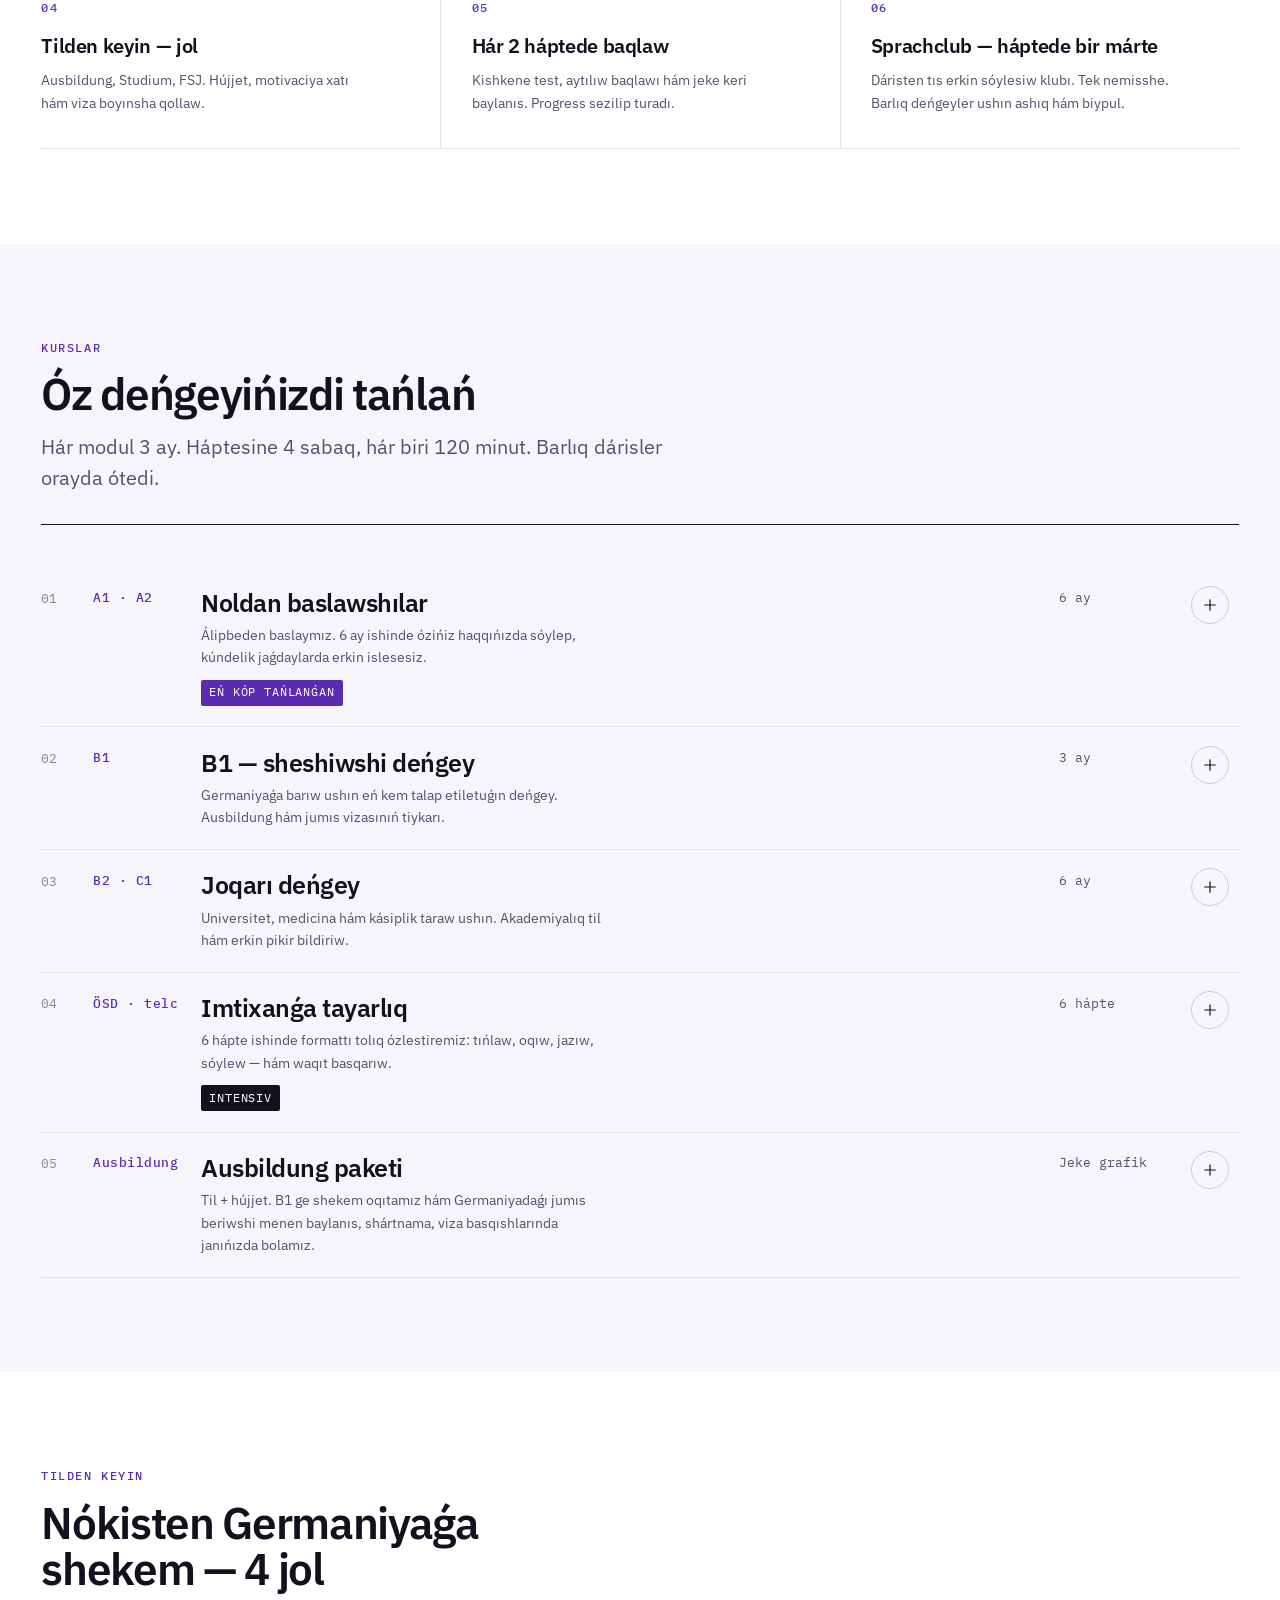
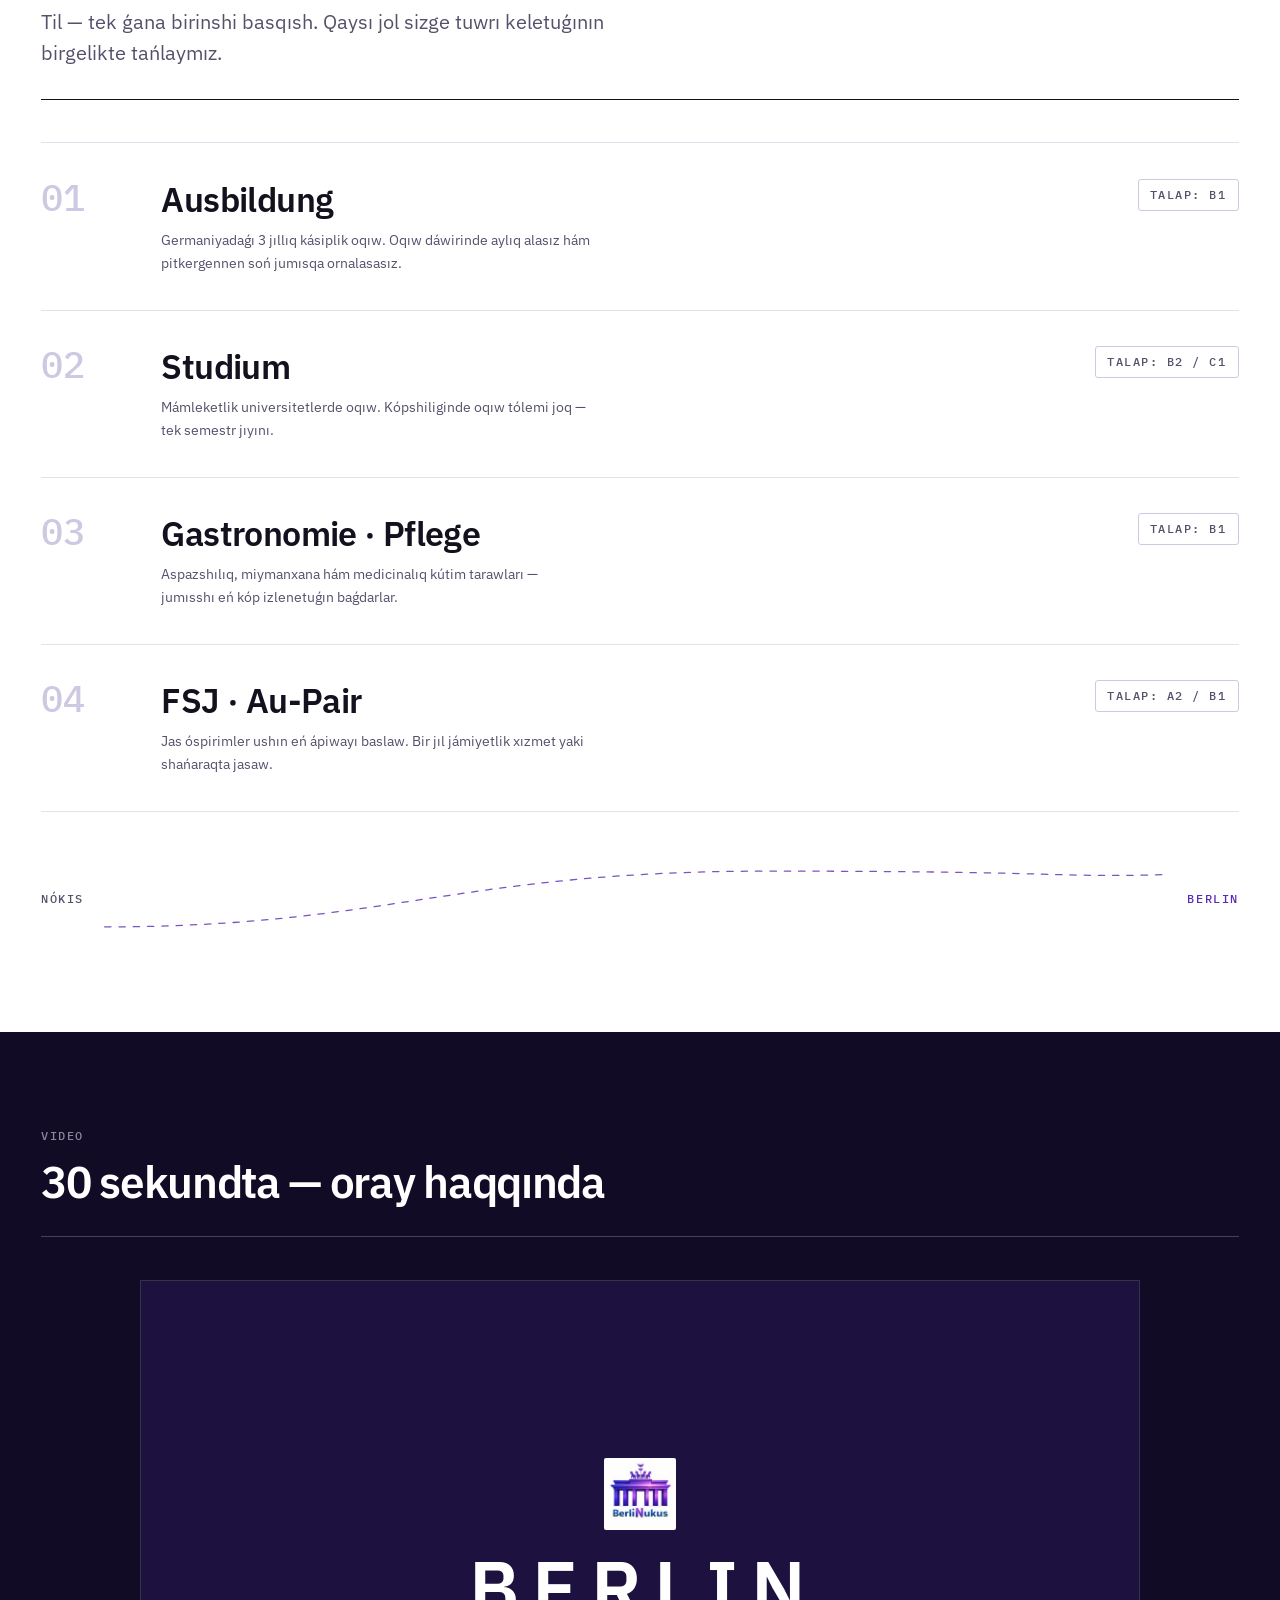
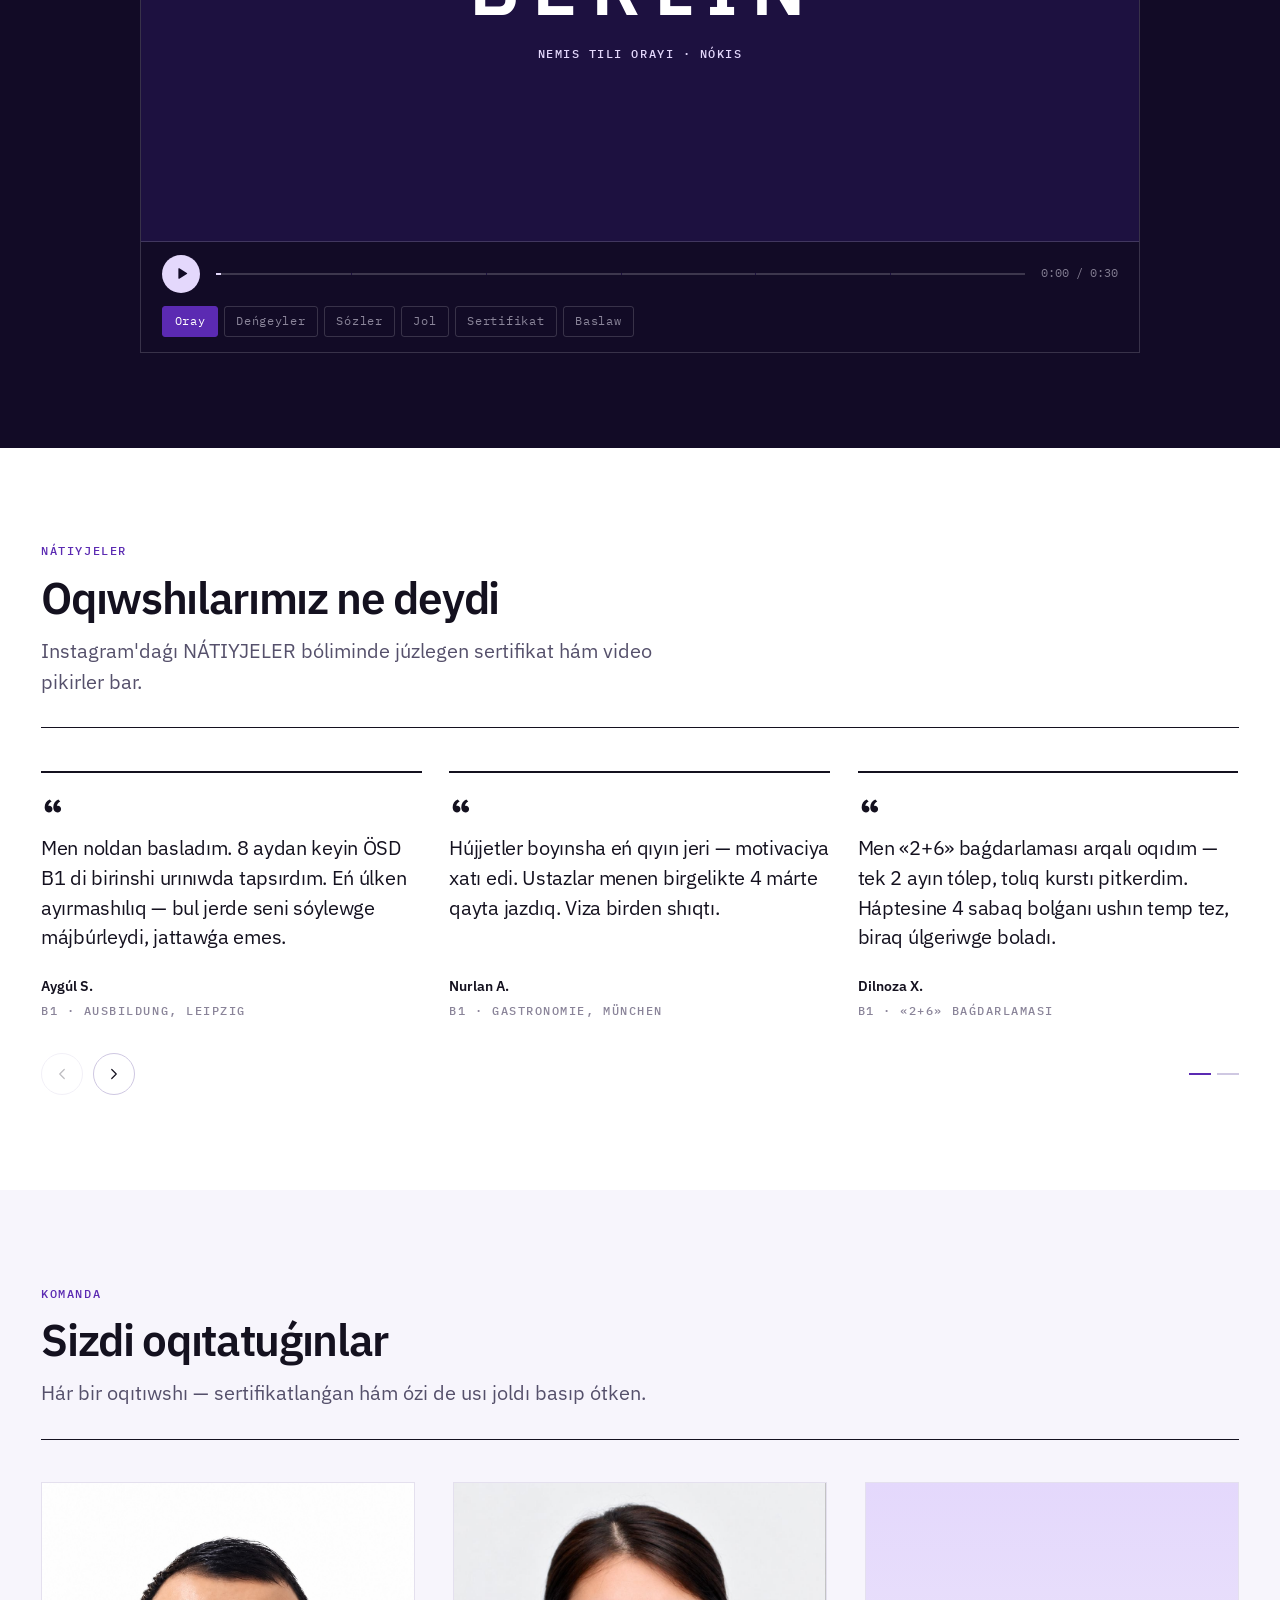
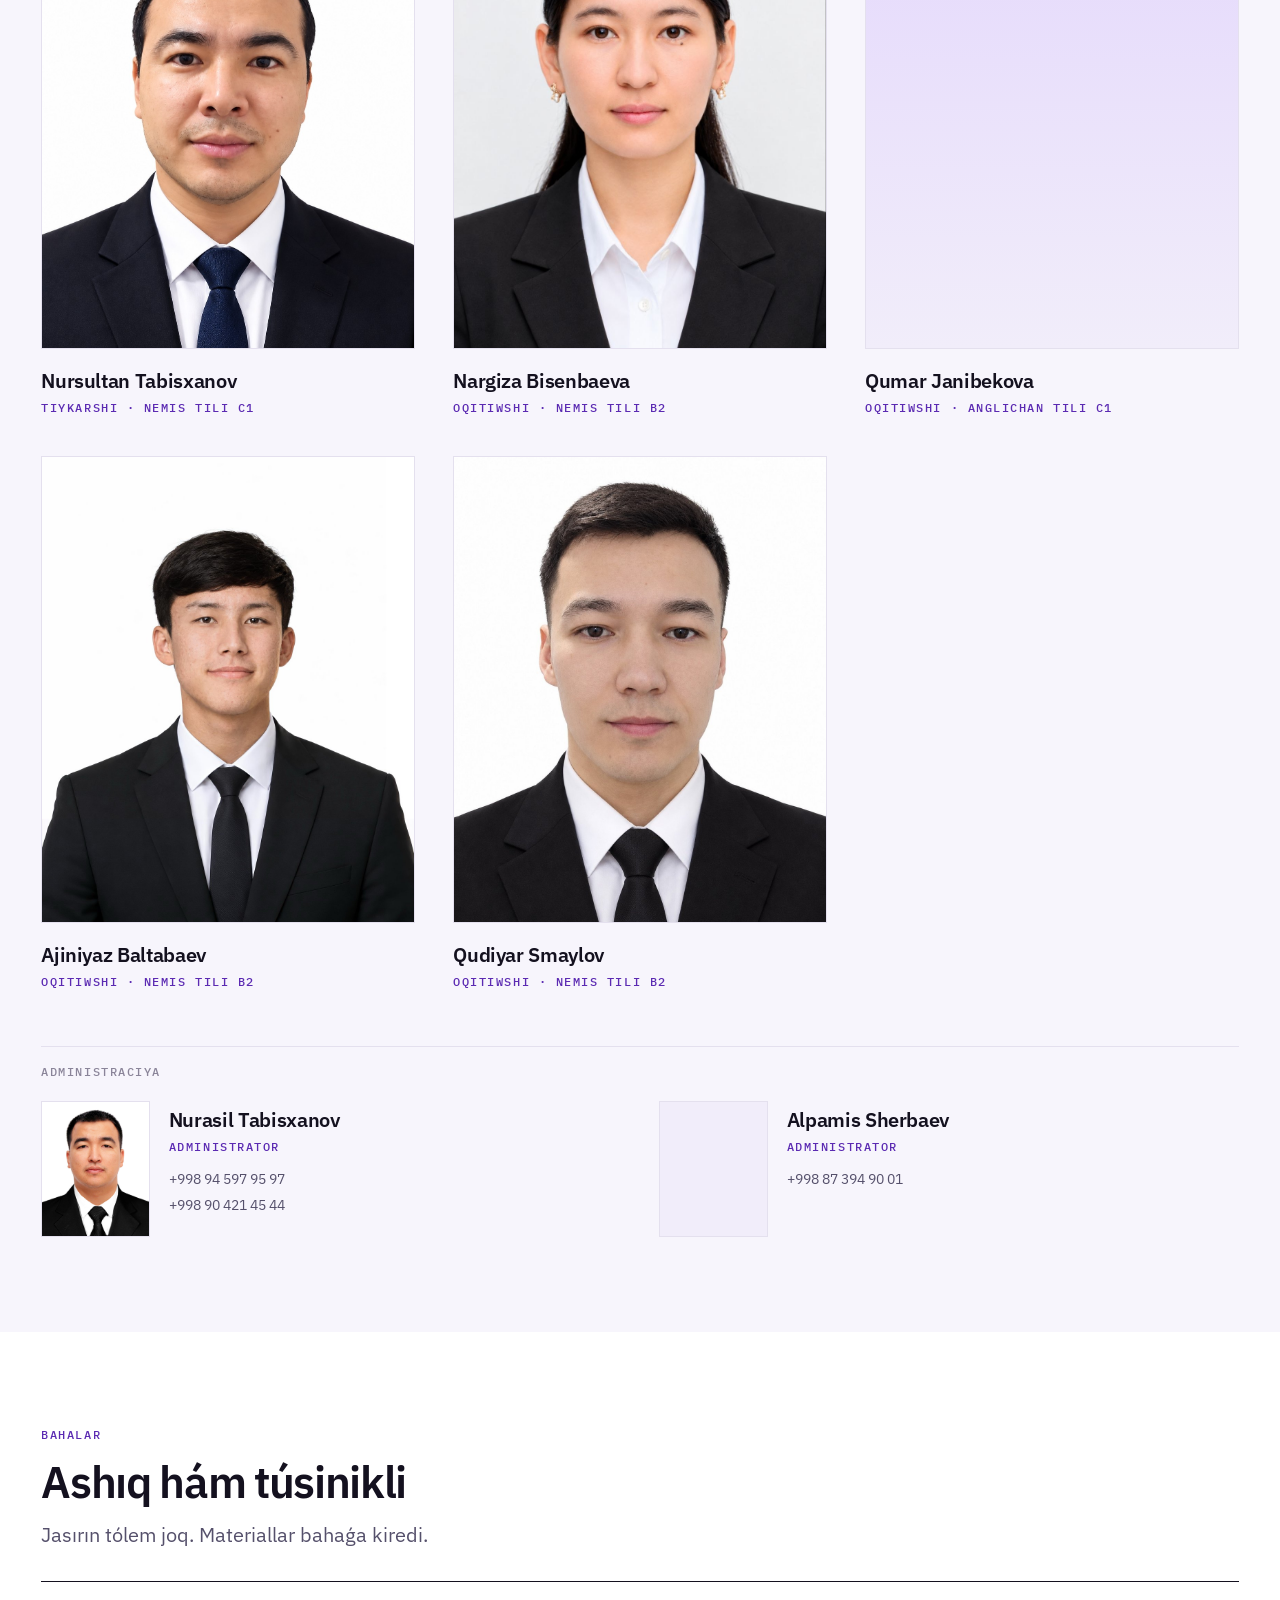
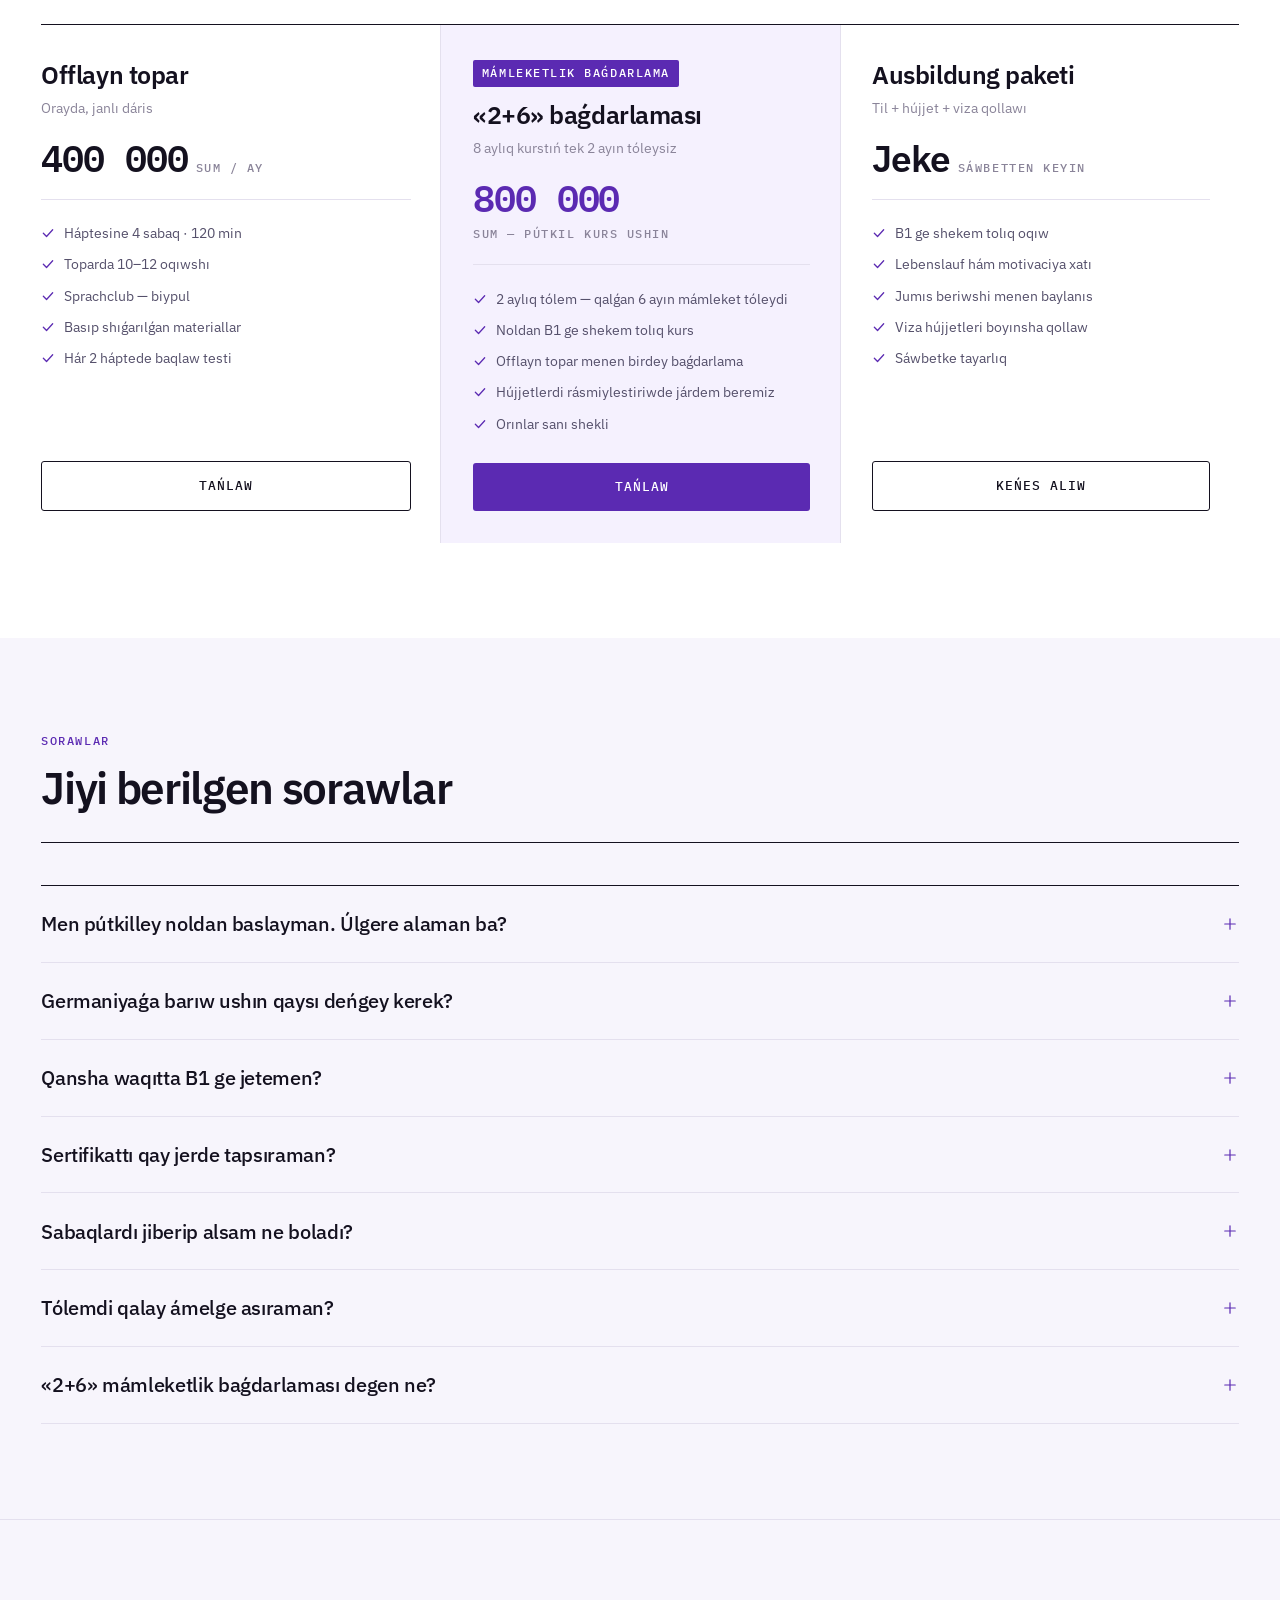
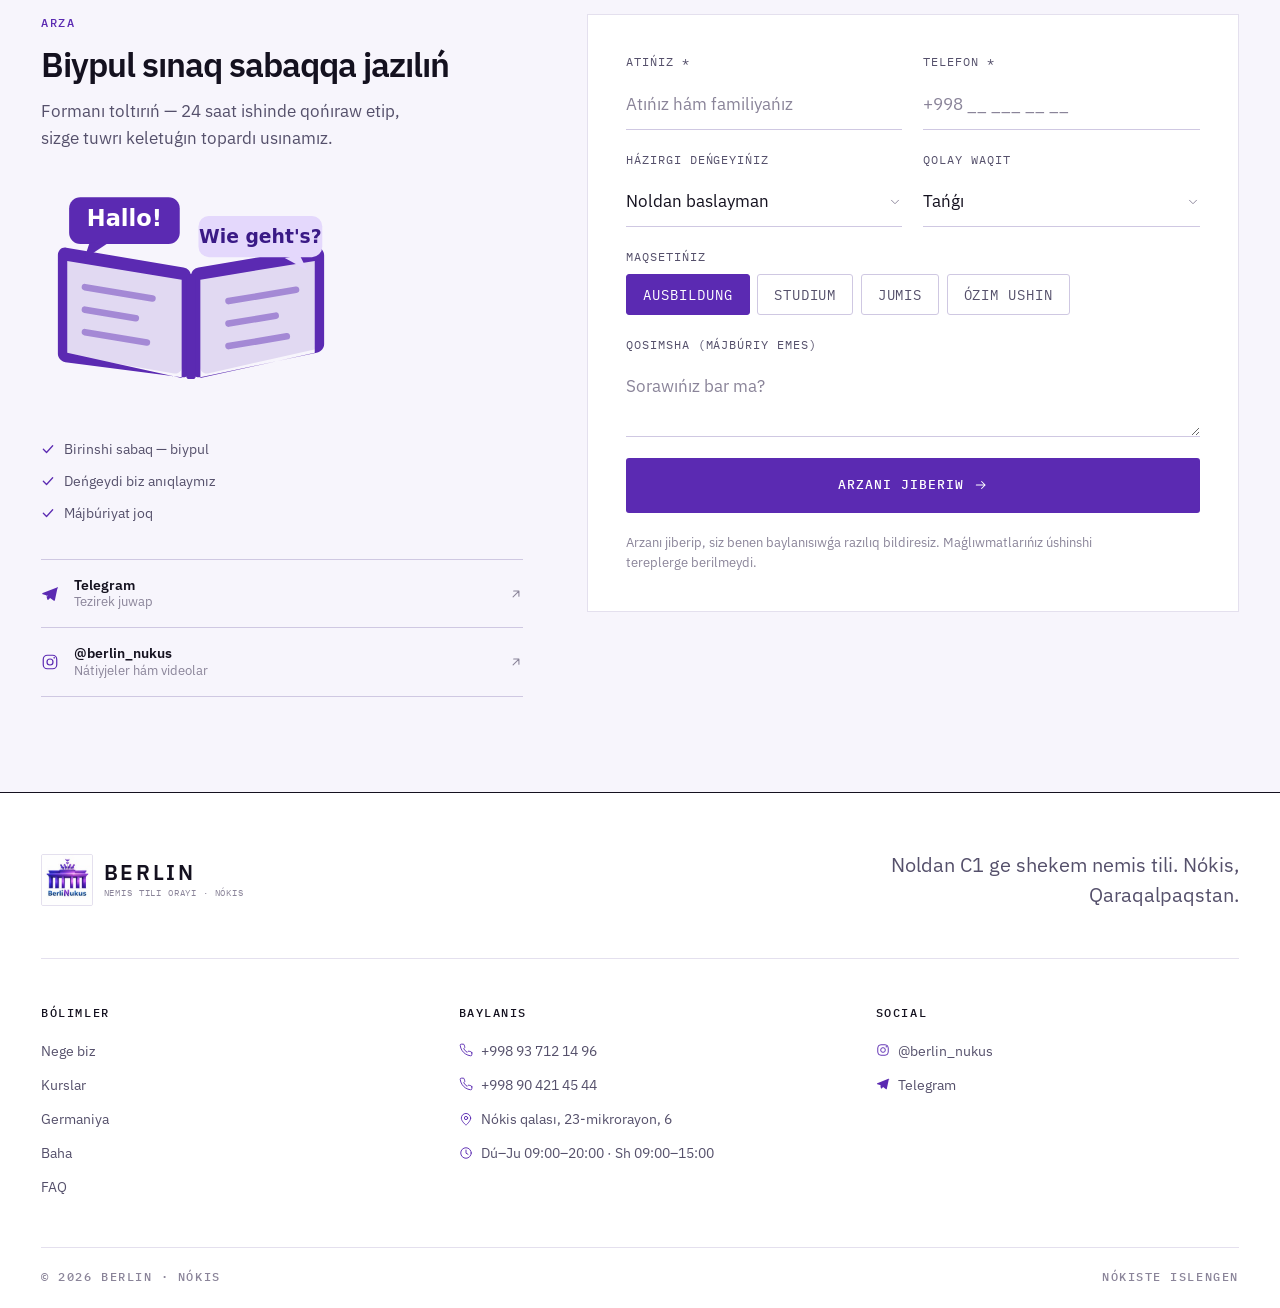
==== commit 1ee0ae3f: "Update contacts: Telegram to @BerlinNukus, add second footer phone Co-Authored-By: Claude Opus 5.5 <" ====
--- a/index.html
+++ b/index.html
@@ -27,7 +27,7 @@
 <meta name="twitter:card" content="summary_large_image">
 <script>(function(){try{if(/bot|crawl|spider|slurp|google|yandex|bing|headless|lighthouse/i.test(navigator.userAgent))return;var s=localStorage.getItem('berlin.lang'),n=(navigator.language||'').toLowerCase().slice(0,2),l=s||n;if(l==='uz'||l==='ru')location.replace(l+'/'+location.hash);}catch(e){}})();</script>
 <script type="application/ld+json">
-{"@context":"https://schema.org","@graph":[{"@type":["EducationalOrganization","LocalBusiness"],"@id":"https://www.berlinnukus.com/#org","name":"BERLIN","alternateName":["Berlin Nukus","BERLIN — Nemis tili orayı","BERLIN — Nemis tili markazi","BERLIN — центр немецкого языка"],"description":"Nókistegi BERLIN orayında nemis tilin noldan C1 ge shekem úyreniń. «2+6» mámleketlik baǵdarlaması, ÖSD hám telc tayarlıq, Ausbildung. 23-mikrorayon, 6.","url":"https://www.berlinnukus.com/","logo":"https://www.berlinnukus.com/assets/avatar.jpg","image":"https://www.berlinnukus.com/assets/og.png","telephone":"+998937121496","priceRange":"400 000 UZS","currenciesAccepted":"UZS","address":{"@type":"PostalAddress","streetAddress":"23-mikrorayon, 6","addressLocality":"Nókis","addressRegion":"Qaraqalpaqstan","addressCountry":"UZ"},"areaServed":{"@type":"City","name":"Nókis"},"knowsLanguage":["de","kaa","uz","ru"],"sameAs":["https://www.instagram.com/berlin_nukus/","https://t.me/TabisxanovNurasil"]},{"@type":"WebSite","@id":"https://www.berlinnukus.com/#site","url":"https://www.berlinnukus.com/","name":"BERLIN","inLanguage":["kaa","uz","ru"],"publisher":{"@id":"https://www.berlinnukus.com/#org"}},{"@type":"WebPage","@id":"https://www.berlinnukus.com/#page","url":"https://www.berlinnukus.com/","name":"Nókistegi nemis tili kursları — BERLIN orayı (Nukus)","description":"Nókistegi BERLIN orayında nemis tilin noldan C1 ge shekem úyreniń. «2+6» mámleketlik baǵdarlaması, ÖSD hám telc tayarlıq, Ausbildung. 23-mikrorayon, 6.","inLanguage":"kaa","isPartOf":{"@id":"https://www.berlinnukus.com/#site"},"about":{"@id":"https://www.berlinnukus.com/#org"}},{"@type":"FAQPage","@id":"https://www.berlinnukus.com/#faq","inLanguage":"kaa","mainEntity":[{"@type":"Question","name":"Men pútkilley noldan baslayman. Úlgere alaman ba?","acceptedAnswer":{"@type":"Answer","text":"Álbette. Oqıwshılarımızdıń kópshiligi noldan baslaǵan. A1 toparı dál sol ushın: birinshi sabaqta álipbe hám aytılıw, úshinshi háptede ózińiz haqqıńızda sóyley alasız. Aldın-ala bilim talap etilmeydi."}},{"@type":"Question","name":"Germaniyaǵa barıw ushın qaysı deńgey kerek?","acceptedAnswer":{"@type":"Answer","text":"Kópshilik jaǵdayda B1. Ausbildung, jumıs vizası hám shańaraq vizası ushın B1 jetkilikli. Universitetke kiriw ushın B2 yaki C1 talap etiledi. Aspazshılıq hám medicinalıq kútim tarawlarında da B1 menen baslaw múmkin."}},{"@type":"Question","name":"Qansha waqıtta B1 ge jetemen?","acceptedAnswer":{"@type":"Answer","text":"Noldan baslaǵanda ortasha 8 ay: A1 → A2 → B1. Háptesine 4 sabaq hám hár biri 120 minut bolǵanı ushın temp tez. Mámleketlik «2+6» baǵdarlaması dál usı 8 aylıq múddetke esaplanǵan."}},{"@type":"Question","name":"Sertifikattı qay jerde tapsıraman?","acceptedAnswer":{"@type":"Answer","text":"ÖSD hám telc imtixanları Tashkentte hám basqa oraylarda ótkeriledi. Biz imtixanǵa tolıq tayarlaymız, dizimnen ótiw hám barıw máselelerinde járdem beremiz."}},{"@type":"Question","name":"Sabaqlardı jiberip alsam ne boladı?","acceptedAnswer":{"@type":"Answer","text":"Hár sabaqtıń konspekti hám tapsırmaları Telegram toparına júklenedi. Sonday-aq oqıtıwshı menen kelisip, jiberip alǵan temanı ayrıqsha tákirarlaw múmkin."}},{"@type":"Question","name":"Tólemdi qalay ámelge asıraman?","acceptedAnswer":{"@type":"Answer","text":"Ay sayın, oqıw baslanǵanǵa shekem. Click, Payme, naq pul yaki bank karta arqalı."}},{"@type":"Question","name":"«2+6» mámleketlik baǵdarlaması degen ne?","acceptedAnswer":{"@type":"Answer","text":"Bul — mámleket tárepinen qollap-quwatlanatuǵın baǵdarlama. 8 aylıq nemis tili kursınıń tek 2 ayın ózińiz tóleysiz, qalǵan 6 ayın mámleket tóleydi. Orınlar sanı shekli, sonlıqtan aldınnan jazılıw kerek. Hújjetlerdi rásmiylestiriwde biz járdem beremiz — arza qaldırıń, detallardı aytıp beremiz."}}]}]}
+{"@context":"https://schema.org","@graph":[{"@type":["EducationalOrganization","LocalBusiness"],"@id":"https://www.berlinnukus.com/#org","name":"BERLIN","alternateName":["Berlin Nukus","BERLIN — Nemis tili orayı","BERLIN — Nemis tili markazi","BERLIN — центр немецкого языка"],"description":"Nókistegi BERLIN orayında nemis tilin noldan C1 ge shekem úyreniń. «2+6» mámleketlik baǵdarlaması, ÖSD hám telc tayarlıq, Ausbildung. 23-mikrorayon, 6.","url":"https://www.berlinnukus.com/","logo":"https://www.berlinnukus.com/assets/avatar.jpg","image":"https://www.berlinnukus.com/assets/og.png","telephone":"+998937121496","priceRange":"400 000 UZS","currenciesAccepted":"UZS","address":{"@type":"PostalAddress","streetAddress":"23-mikrorayon, 6","addressLocality":"Nókis","addressRegion":"Qaraqalpaqstan","addressCountry":"UZ"},"areaServed":{"@type":"City","name":"Nókis"},"knowsLanguage":["de","kaa","uz","ru"],"sameAs":["https://www.instagram.com/berlin_nukus/","https://t.me/BerlinNukus"]},{"@type":"WebSite","@id":"https://www.berlinnukus.com/#site","url":"https://www.berlinnukus.com/","name":"BERLIN","inLanguage":["kaa","uz","ru"],"publisher":{"@id":"https://www.berlinnukus.com/#org"}},{"@type":"WebPage","@id":"https://www.berlinnukus.com/#page","url":"https://www.berlinnukus.com/","name":"Nókistegi nemis tili kursları — BERLIN orayı (Nukus)","description":"Nókistegi BERLIN orayında nemis tilin noldan C1 ge shekem úyreniń. «2+6» mámleketlik baǵdarlaması, ÖSD hám telc tayarlıq, Ausbildung. 23-mikrorayon, 6.","inLanguage":"kaa","isPartOf":{"@id":"https://www.berlinnukus.com/#site"},"about":{"@id":"https://www.berlinnukus.com/#org"}},{"@type":"FAQPage","@id":"https://www.berlinnukus.com/#faq","inLanguage":"kaa","mainEntity":[{"@type":"Question","name":"Men pútkilley noldan baslayman. Úlgere alaman ba?","acceptedAnswer":{"@type":"Answer","text":"Álbette. Oqıwshılarımızdıń kópshiligi noldan baslaǵan. A1 toparı dál sol ushın: birinshi sabaqta álipbe hám aytılıw, úshinshi háptede ózińiz haqqıńızda sóyley alasız. Aldın-ala bilim talap etilmeydi."}},{"@type":"Question","name":"Germaniyaǵa barıw ushın qaysı deńgey kerek?","acceptedAnswer":{"@type":"Answer","text":"Kópshilik jaǵdayda B1. Ausbildung, jumıs vizası hám shańaraq vizası ushın B1 jetkilikli. Universitetke kiriw ushın B2 yaki C1 talap etiledi. Aspazshılıq hám medicinalıq kútim tarawlarında da B1 menen baslaw múmkin."}},{"@type":"Question","name":"Qansha waqıtta B1 ge jetemen?","acceptedAnswer":{"@type":"Answer","text":"Noldan baslaǵanda ortasha 8 ay: A1 → A2 → B1. Háptesine 4 sabaq hám hár biri 120 minut bolǵanı ushın temp tez. Mámleketlik «2+6» baǵdarlaması dál usı 8 aylıq múddetke esaplanǵan."}},{"@type":"Question","name":"Sertifikattı qay jerde tapsıraman?","acceptedAnswer":{"@type":"Answer","text":"ÖSD hám telc imtixanları Tashkentte hám basqa oraylarda ótkeriledi. Biz imtixanǵa tolıq tayarlaymız, dizimnen ótiw hám barıw máselelerinde járdem beremiz."}},{"@type":"Question","name":"Sabaqlardı jiberip alsam ne boladı?","acceptedAnswer":{"@type":"Answer","text":"Hár sabaqtıń konspekti hám tapsırmaları Telegram toparına júklenedi. Sonday-aq oqıtıwshı menen kelisip, jiberip alǵan temanı ayrıqsha tákirarlaw múmkin."}},{"@type":"Question","name":"Tólemdi qalay ámelge asıraman?","acceptedAnswer":{"@type":"Answer","text":"Ay sayın, oqıw baslanǵanǵa shekem. Click, Payme, naq pul yaki bank karta arqalı."}},{"@type":"Question","name":"«2+6» mámleketlik baǵdarlaması degen ne?","acceptedAnswer":{"@type":"Answer","text":"Bul — mámleket tárepinen qollap-quwatlanatuǵın baǵdarlama. 8 aylıq nemis tili kursınıń tek 2 ayın ózińiz tóleysiz, qalǵan 6 ayın mámleket tóleydi. Orınlar sanı shekli, sonlıqtan aldınnan jazılıw kerek. Hújjetlerdi rásmiylestiriwde biz járdem beremiz — arza qaldırıń, detallardı aytıp beremiz."}}]}]}
 </script>
 <!-- seo:end -->
 <meta name="theme-color" content="#FFFFFF">
@@ -717,7 +717,7 @@
       </ul>
 
       <div class="apply__contact reveal" data-rev data-rev-d="200">
-        <a href="https://t.me/TabisxanovNurasil" target="_blank" rel="noopener" class="cbtn">
+        <a href="https://t.me/BerlinNukus" target="_blank" rel="noopener" class="cbtn">
           <svg class="ic"><use href="#i-telegram"/></svg>
           <span><b>Telegram</b><i data-i18n="ap.tg">Tezirek juwap</i></span>
           <svg class="ic ic--xs cbtn__go"><use href="#i-arrow-ne"/></svg>
@@ -801,7 +801,7 @@
         <div class="done__ic"><svg class="ic"><use href="#i-check"/></svg></div>
         <h3 data-i18n="ap.ok.h">Arza qabıl etildi</h3>
         <p data-i18n="ap.ok.p">Raxmet! 24 saat ishinde qońıraw etemiz. Tezirek baylanısıw ushın Telegram'ǵa jazıń.</p>
-        <a href="https://t.me/TabisxanovNurasil" target="_blank" rel="noopener" class="btn btn--solid">
+        <a href="https://t.me/BerlinNukus" target="_blank" rel="noopener" class="btn btn--solid">
           <svg class="ic ic--xs"><use href="#i-telegram"/></svg><span data-i18n="ap.ok.tg">Telegram'da jazıw</span>
         </a>
         <button type="button" class="linkbtn" id="againBtn" data-i18n="ap.ok.again">Jáne bir arza jiberiw</button>
@@ -835,13 +835,14 @@
       <div class="ftr__col">
         <h4 class="mono" data-i18n="ftr.contact">Baylanıs</h4>
         <a href="tel:+998937121496" data-phone-link><svg class="ic ic--xs"><use href="#i-phone"/></svg><span data-phone>+998 93 712 14 96</span></a>
+        <a href="tel:+998904214544"><svg class="ic ic--xs"><use href="#i-phone"/></svg><span>+998 90 421 45 44</span></a>
         <span class="ftr__ln"><svg class="ic ic--xs"><use href="#i-pin"/></svg><span data-i18n="ftr.addr">Nókis qalası, 23-mikrorayon, 6</span></span>
         <span class="ftr__ln"><svg class="ic ic--xs"><use href="#i-clock"/></svg><span data-i18n="ftr.hours">Dú–Ju 09:00–20:00 · Sh 09:00–15:00</span></span>
       </div>
       <div class="ftr__col">
         <h4 class="mono">Social</h4>
         <a href="https://www.instagram.com/berlin_nukus/" target="_blank" rel="noopener"><svg class="ic ic--xs"><use href="#i-instagram"/></svg><span>@berlin_nukus</span></a>
-        <a href="https://t.me/TabisxanovNurasil" target="_blank" rel="noopener"><svg class="ic ic--xs"><use href="#i-telegram"/></svg><span>Telegram</span></a>
+        <a href="https://t.me/BerlinNukus" target="_blank" rel="noopener"><svg class="ic ic--xs"><use href="#i-telegram"/></svg><span>Telegram</span></a>
       </div>
     </div>
 
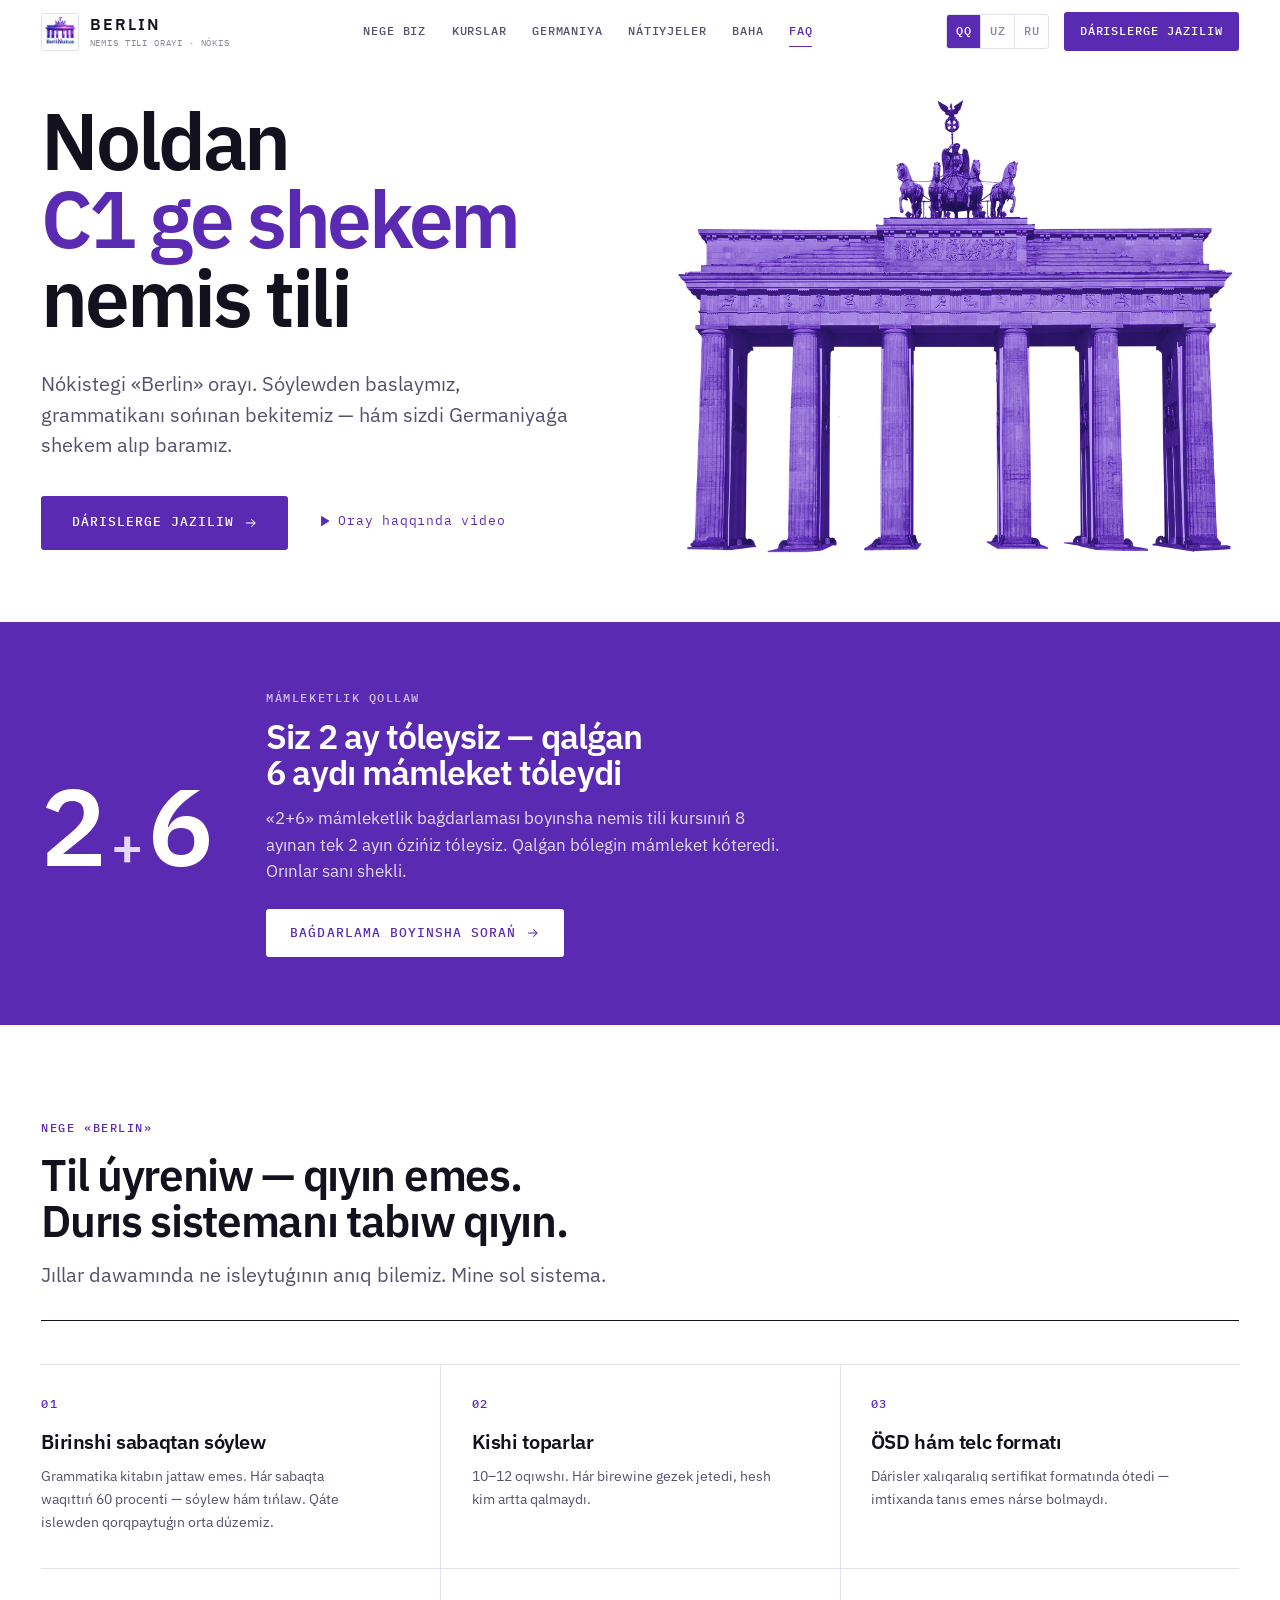
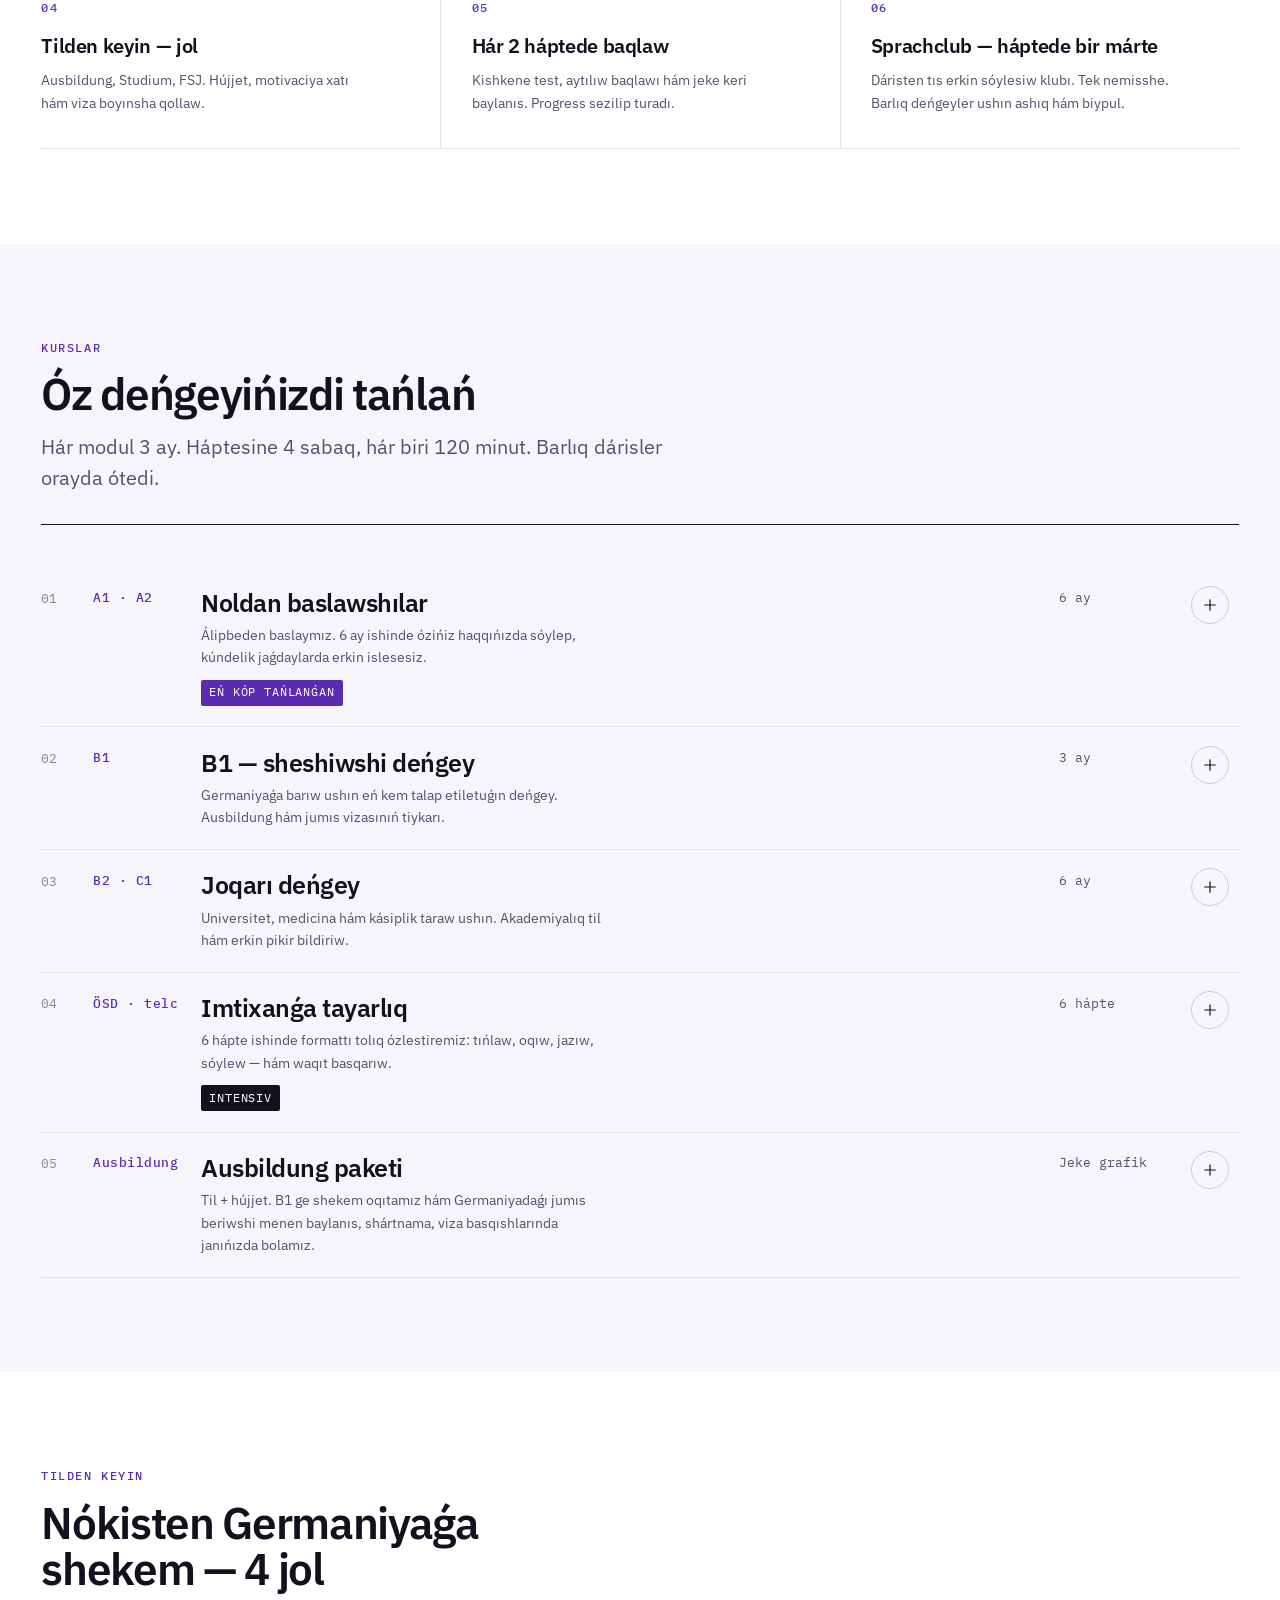
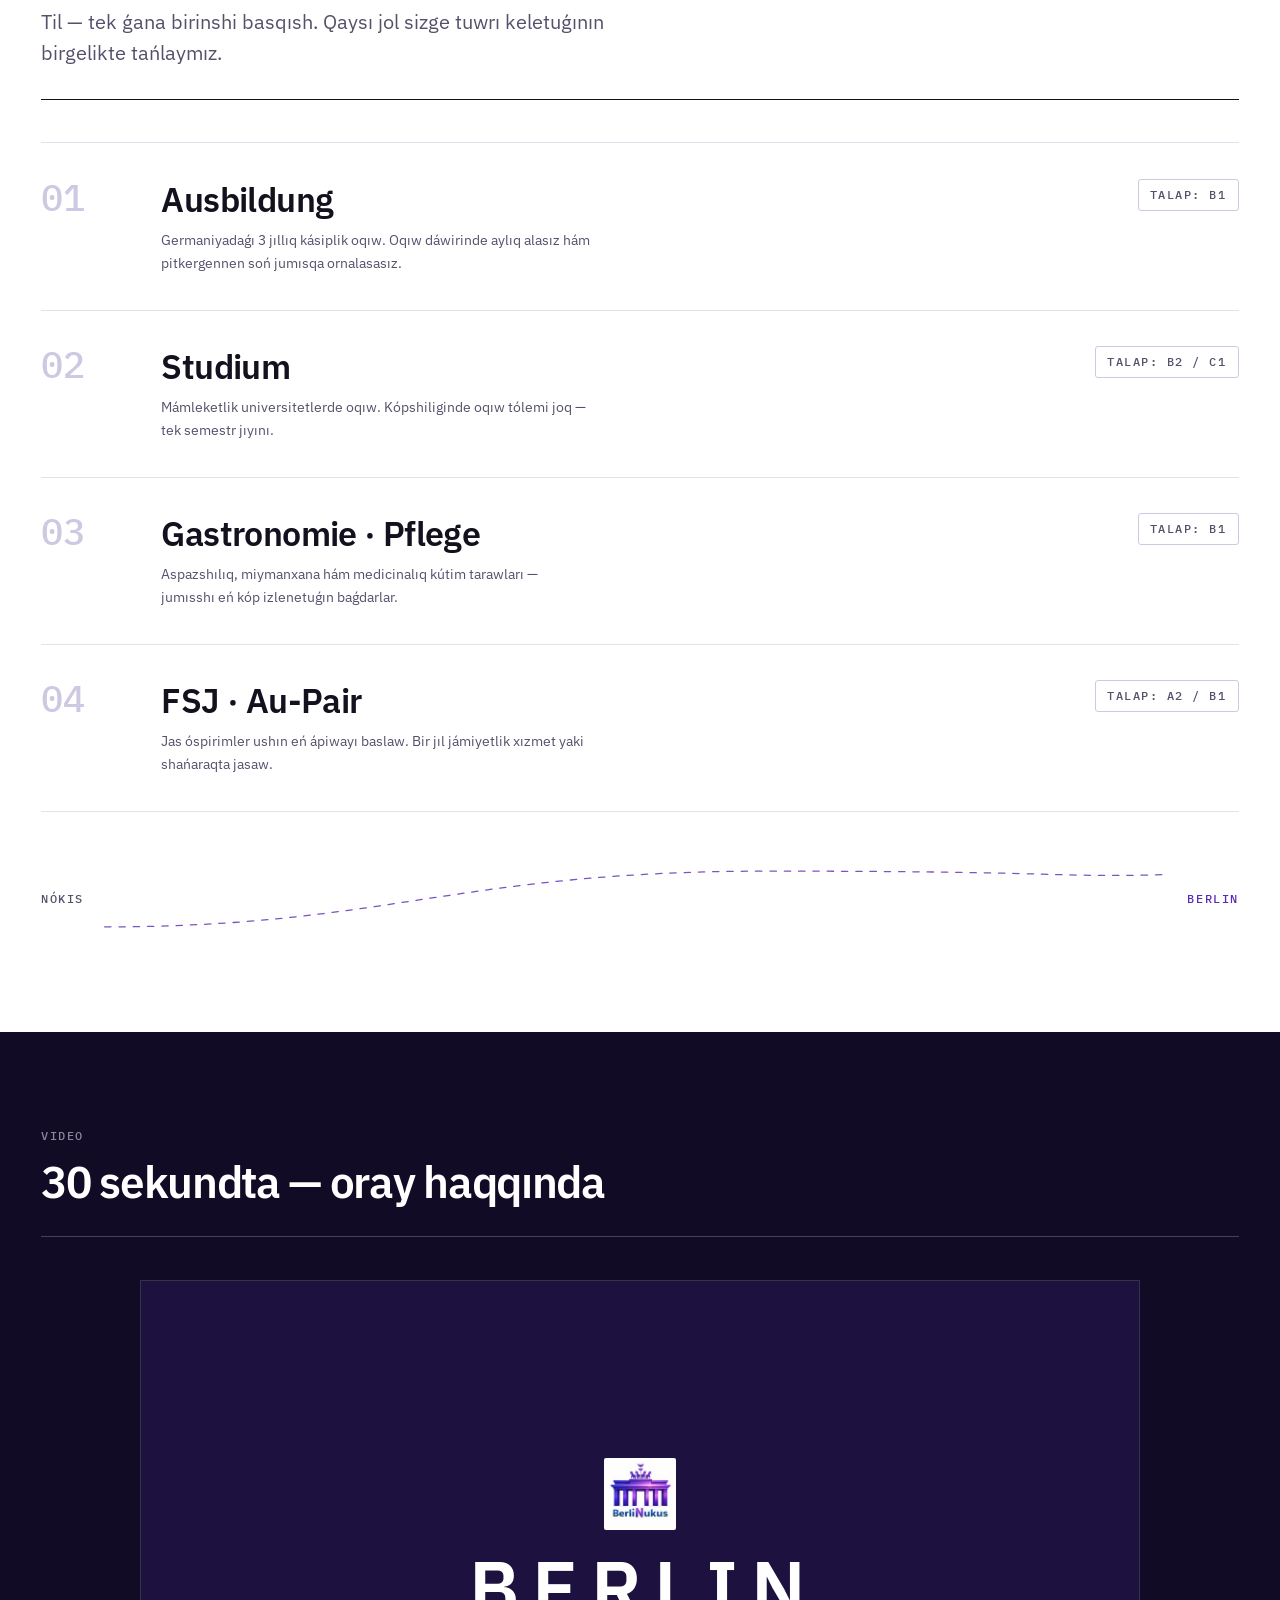
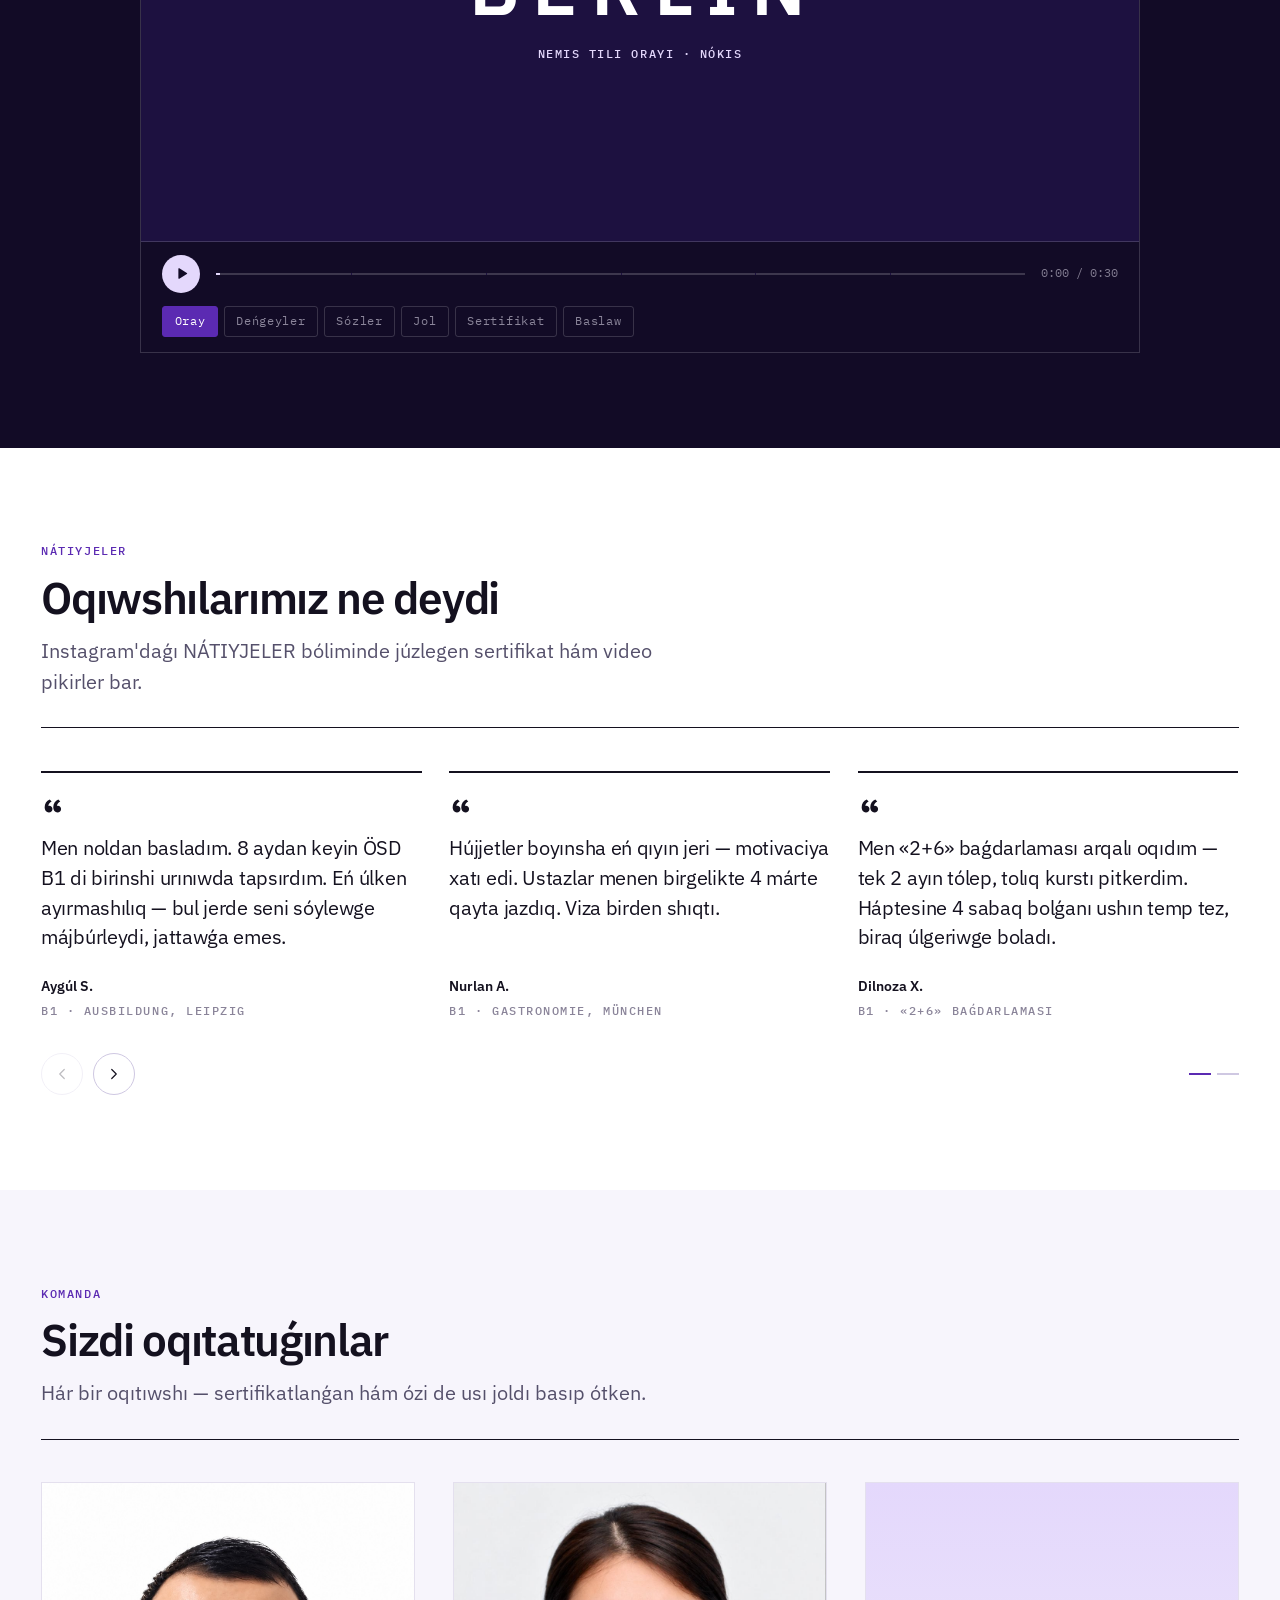
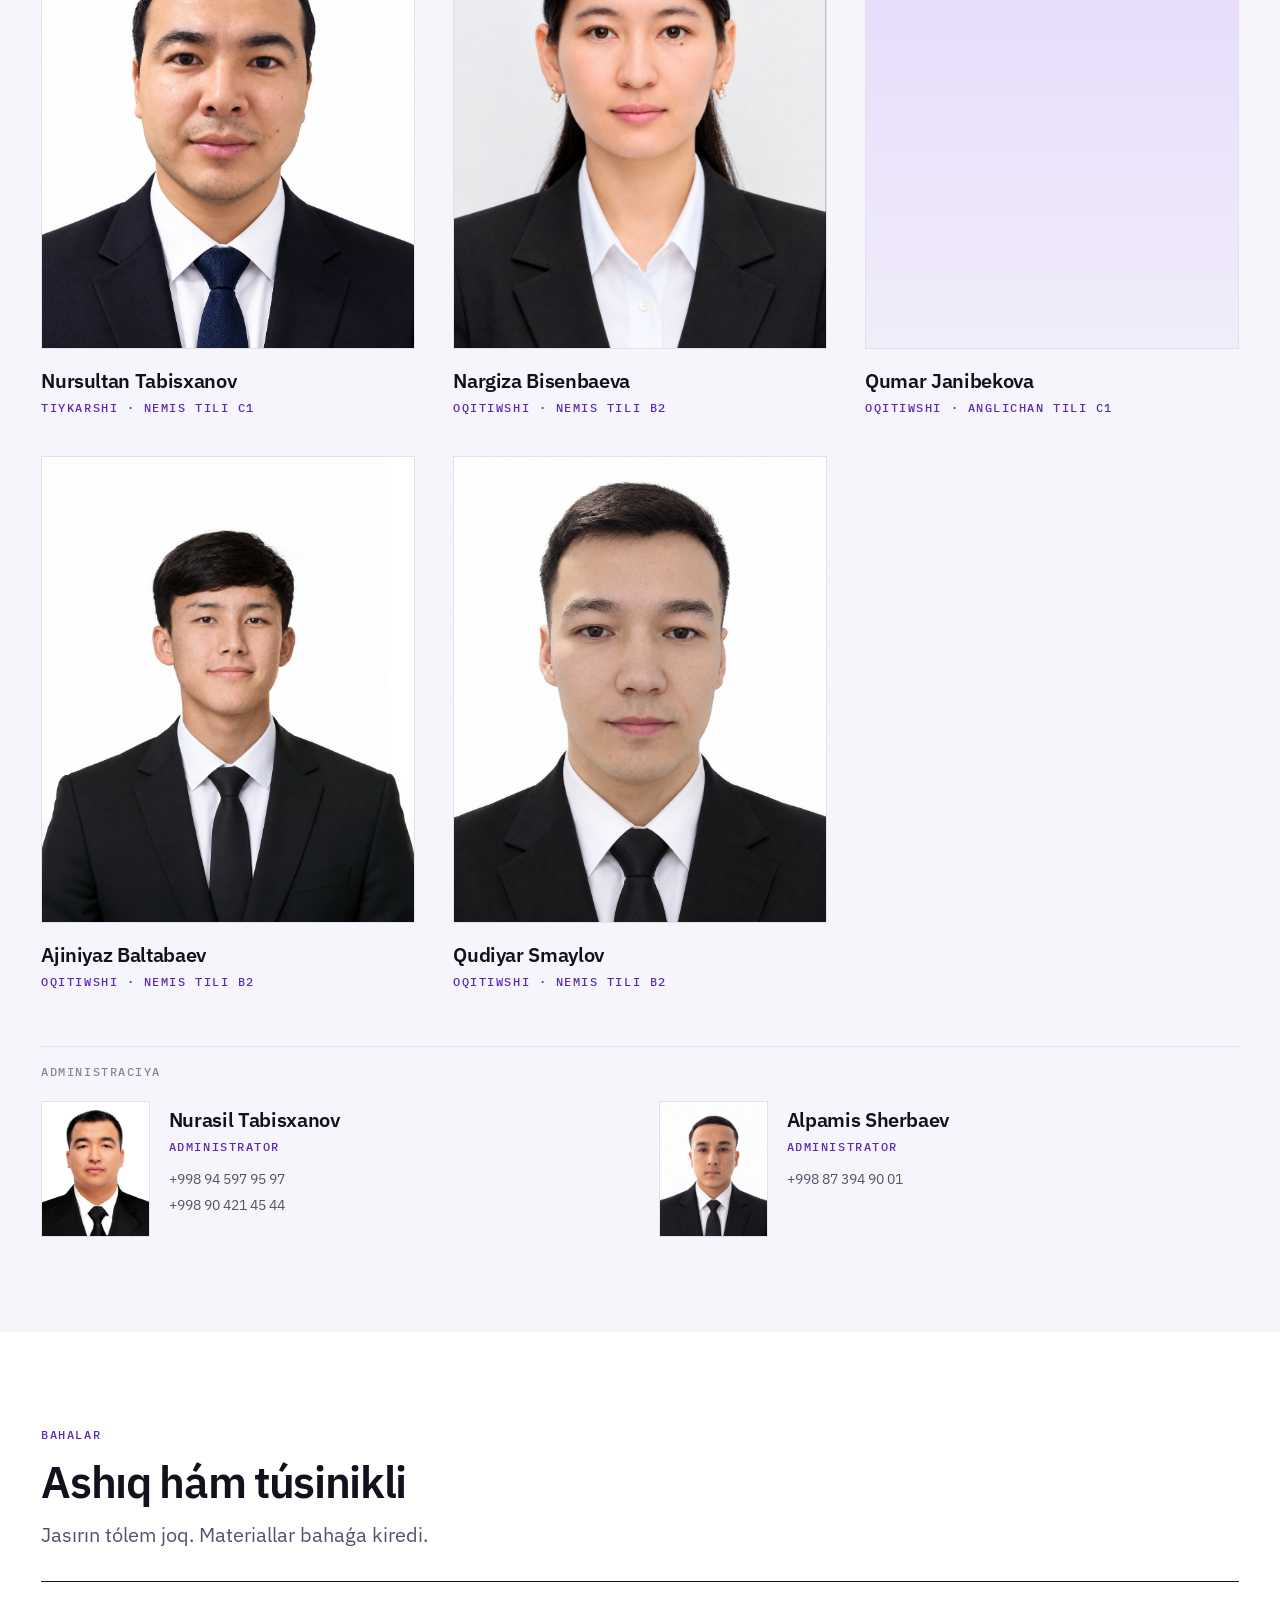
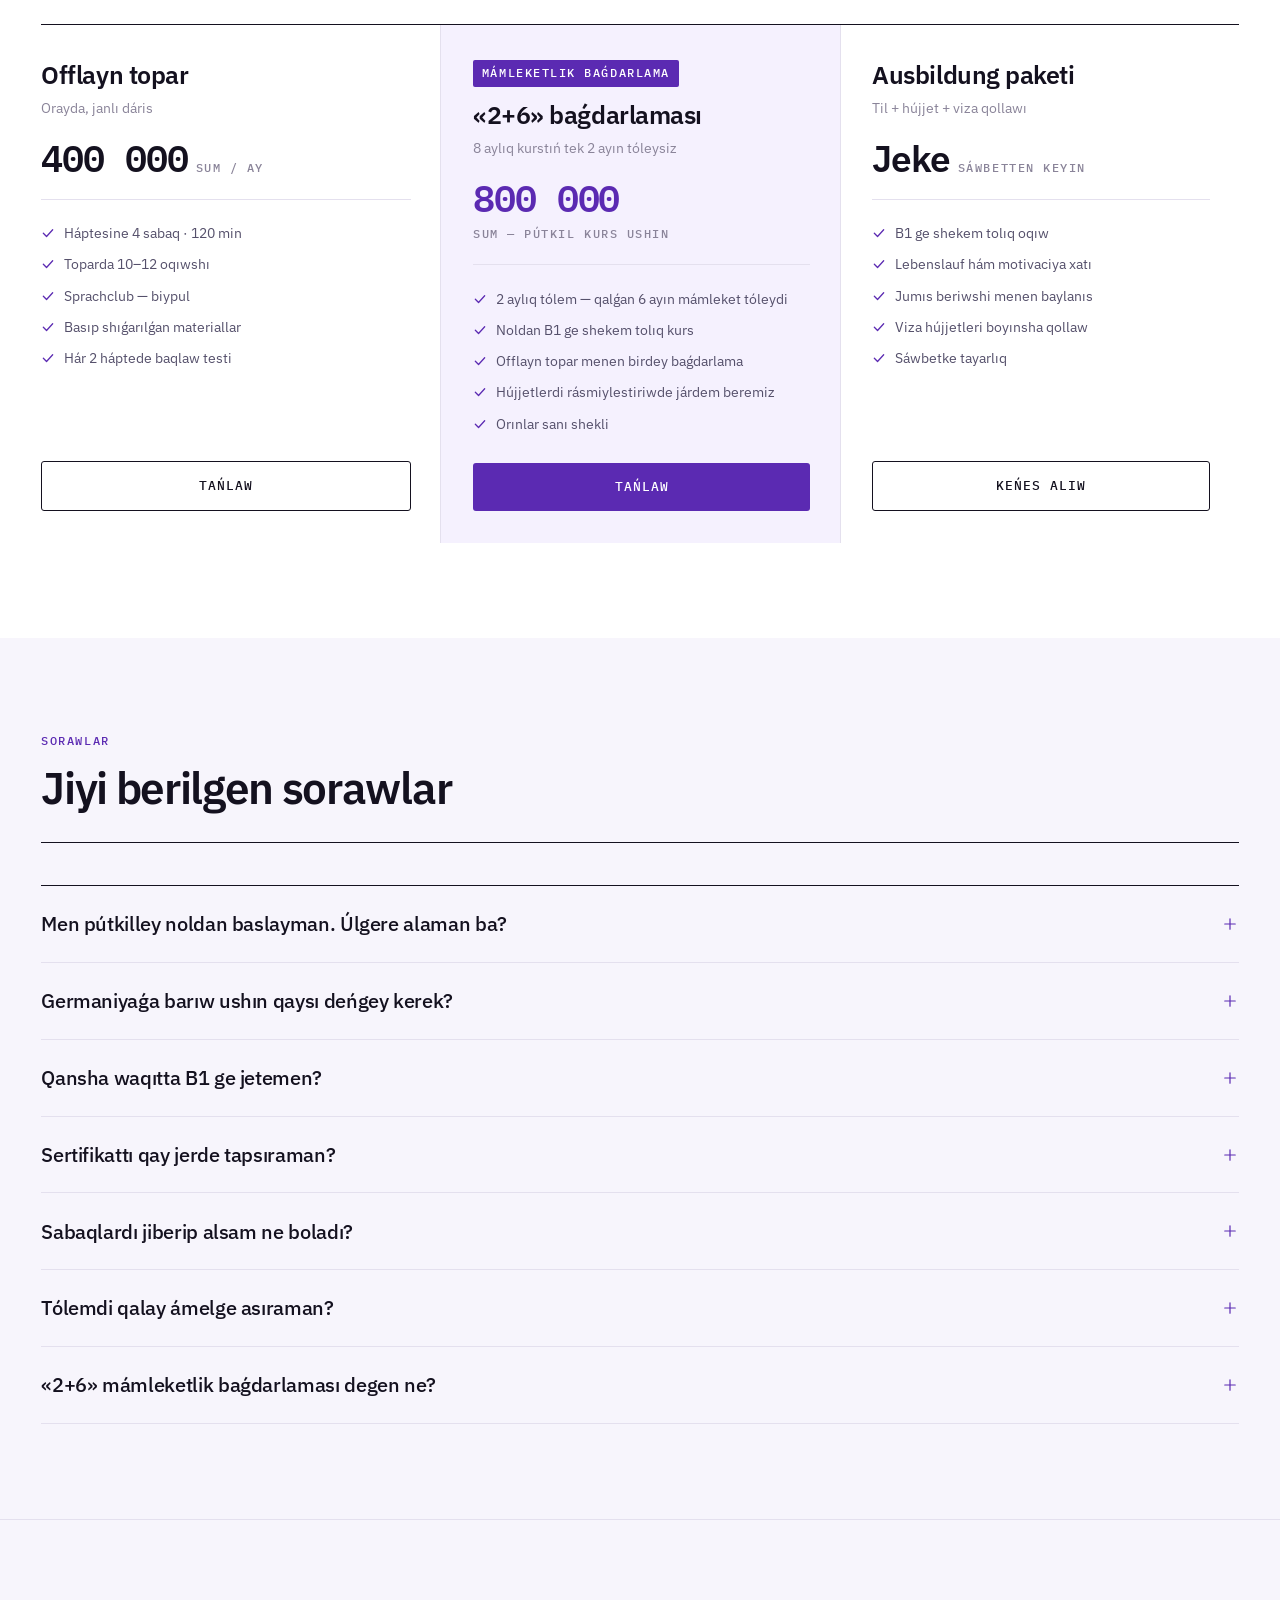
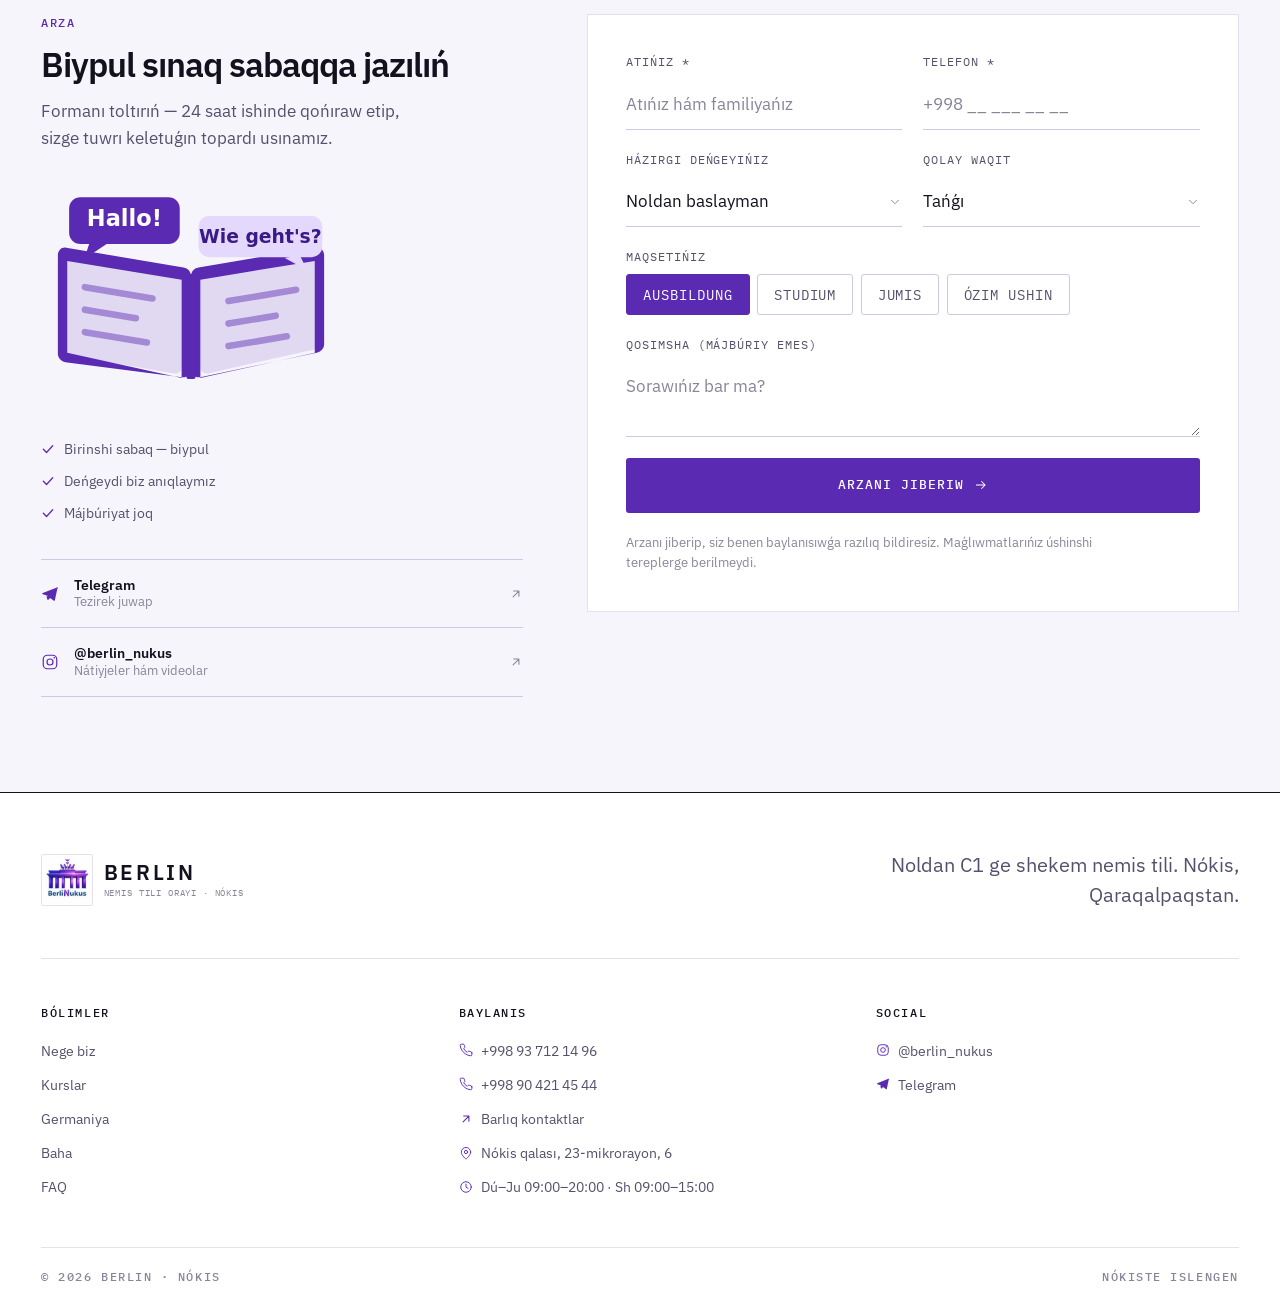
==== commit ed00628e: "Add /contact/ page with Telegram, Instagram and phones Small trilingual link-in-bio page (kaa/uz/ru)" ====
--- a/index.html
+++ b/index.html
@@ -836,6 +836,7 @@
         <h4 class="mono" data-i18n="ftr.contact">Baylanıs</h4>
         <a href="tel:+998937121496" data-phone-link><svg class="ic ic--xs"><use href="#i-phone"/></svg><span data-phone>+998 93 712 14 96</span></a>
         <a href="tel:+998904214544"><svg class="ic ic--xs"><use href="#i-phone"/></svg><span>+998 90 421 45 44</span></a>
+        <a href="contact/"><svg class="ic ic--xs"><use href="#i-arrow-ne"/></svg><span data-i18n="ftr.all">Barlıq kontaktlar</span></a>
         <span class="ftr__ln"><svg class="ic ic--xs"><use href="#i-pin"/></svg><span data-i18n="ftr.addr">Nókis qalası, 23-mikrorayon, 6</span></span>
         <span class="ftr__ln"><svg class="ic ic--xs"><use href="#i-clock"/></svg><span data-i18n="ftr.hours">Dú–Ju 09:00–20:00 · Sh 09:00–15:00</span></span>
       </div>
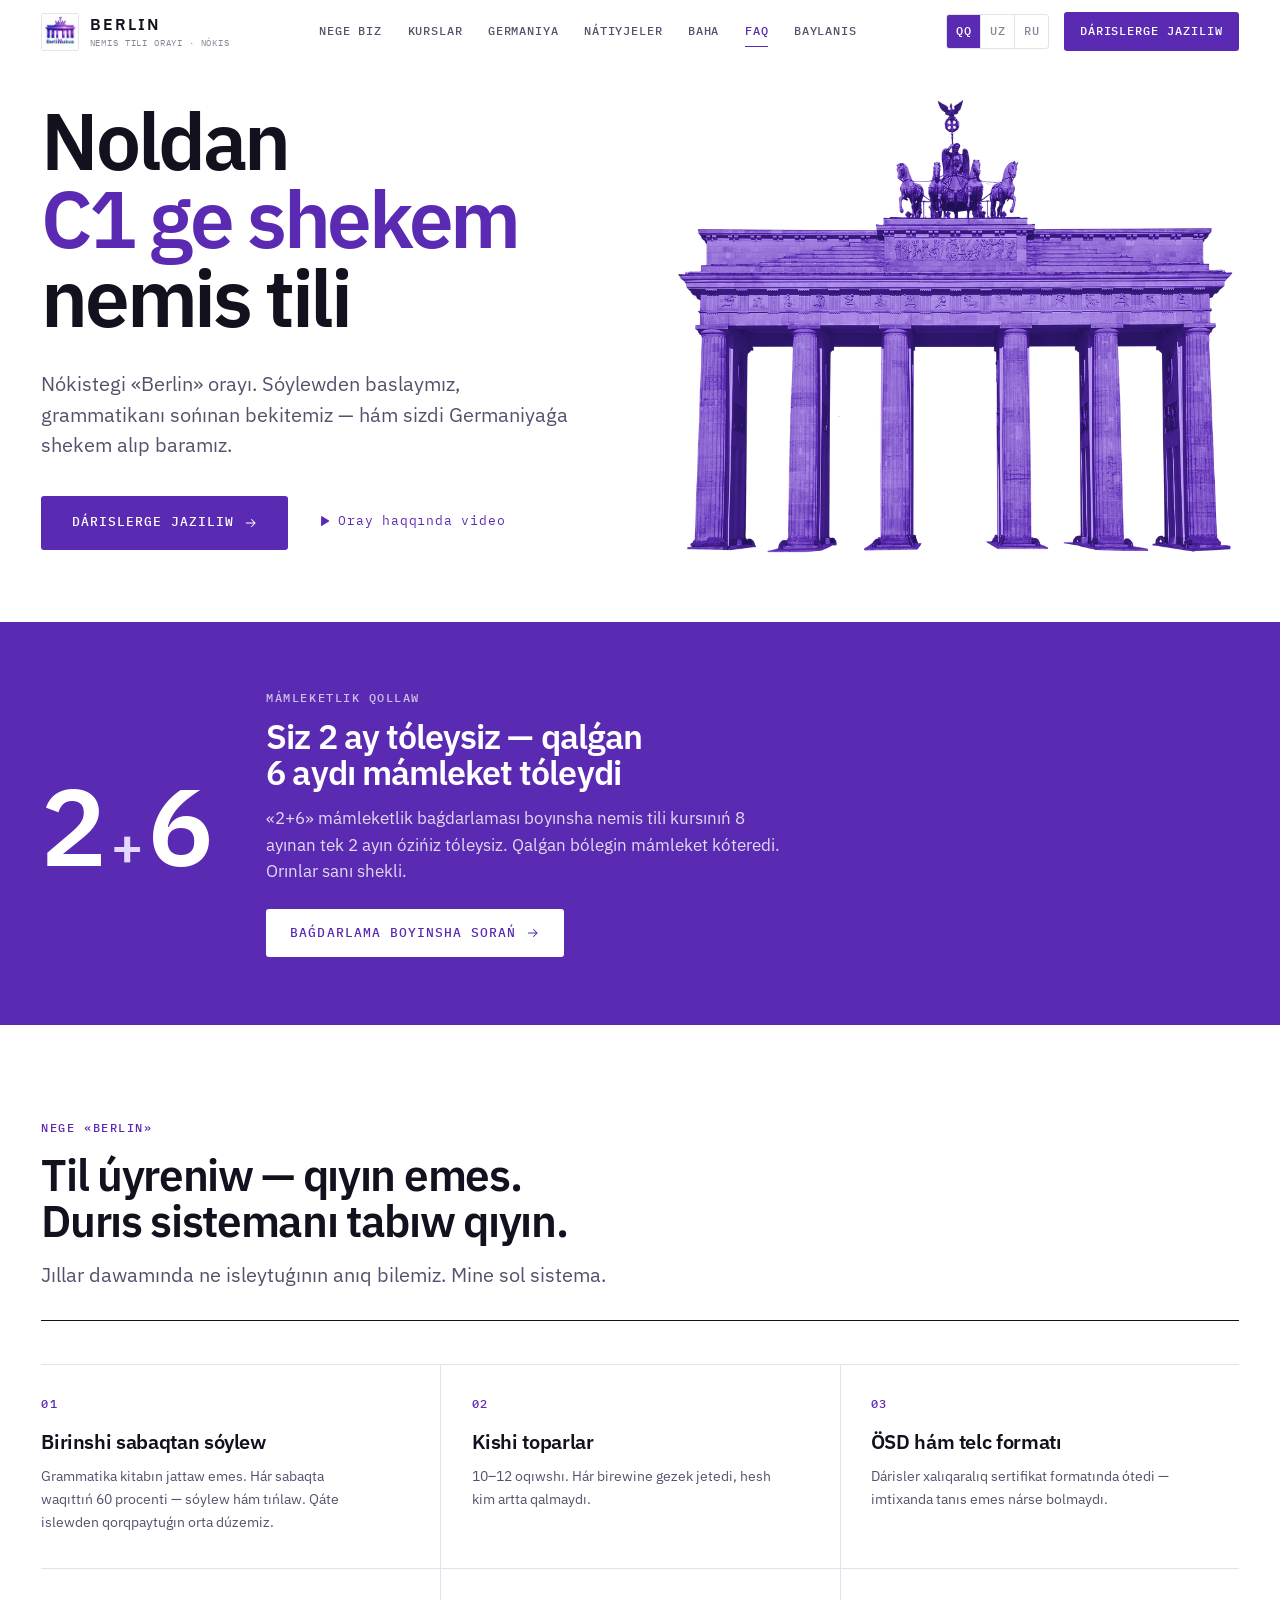
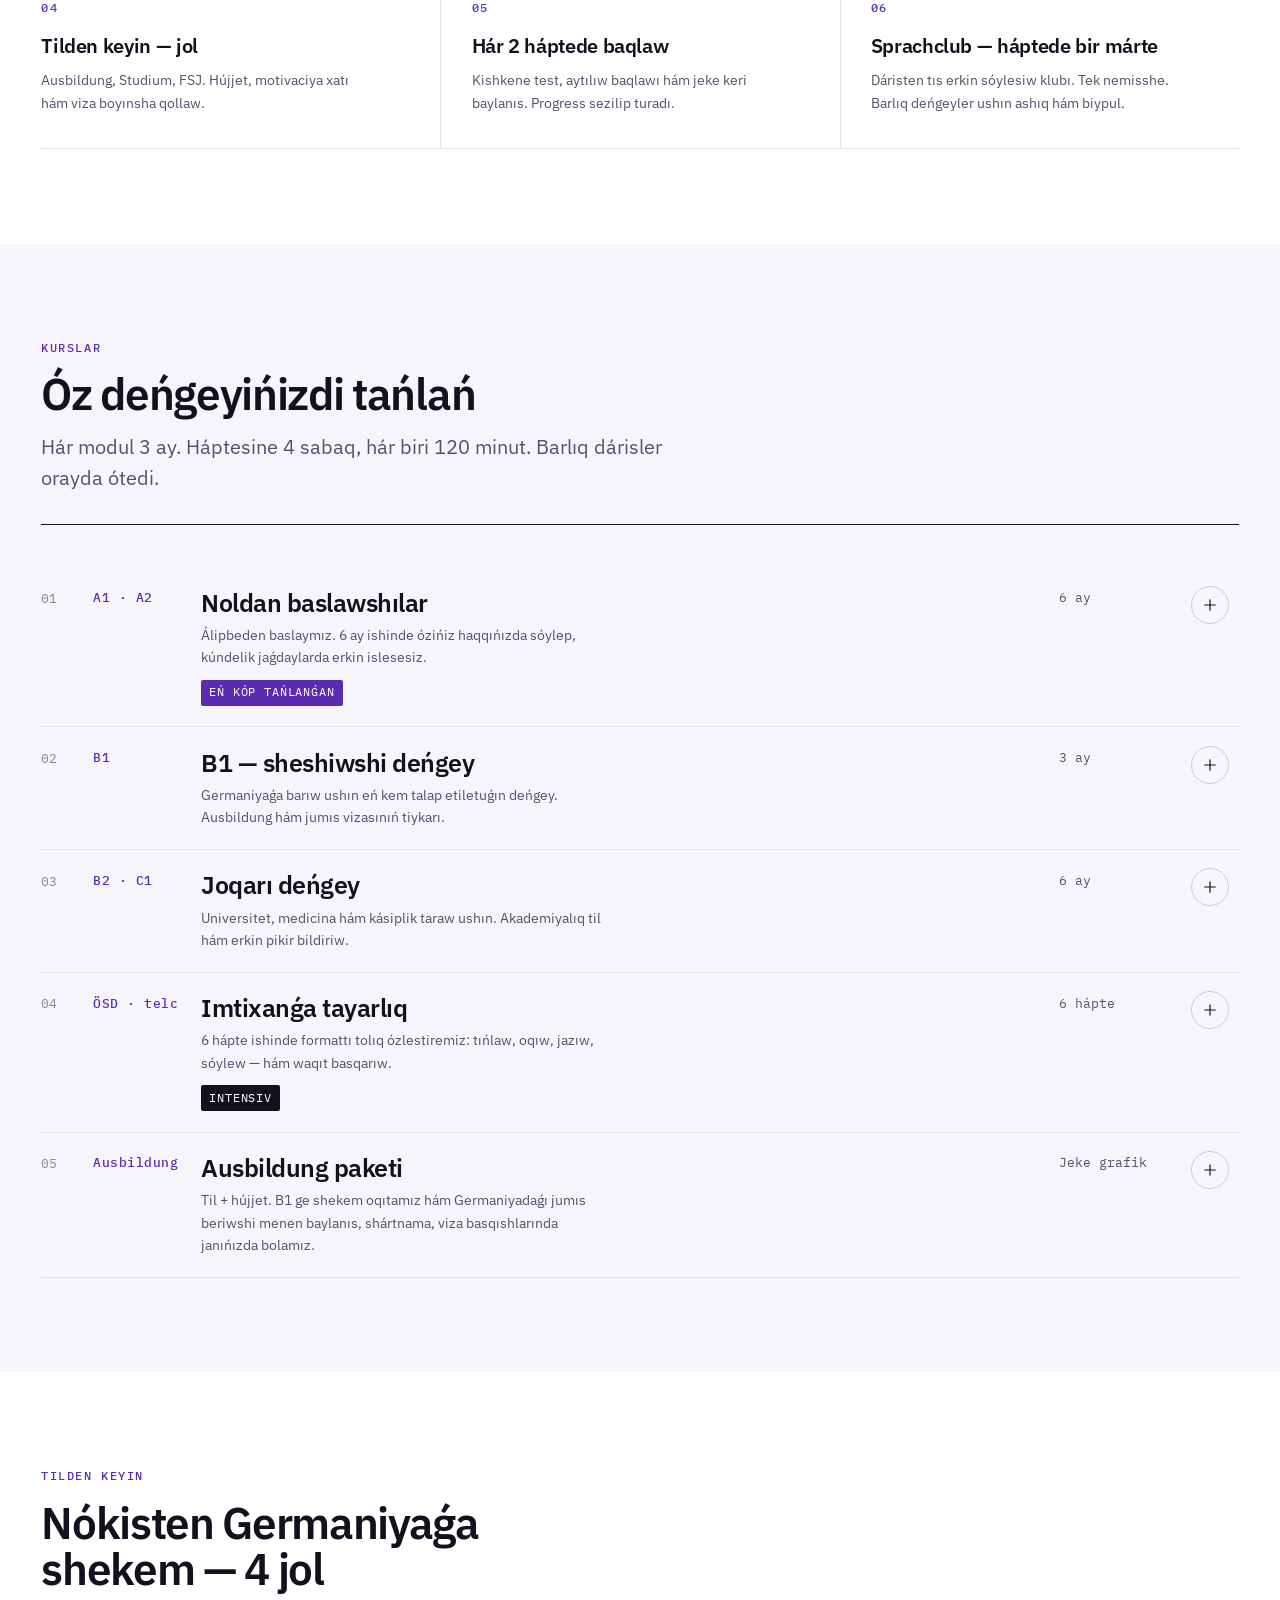
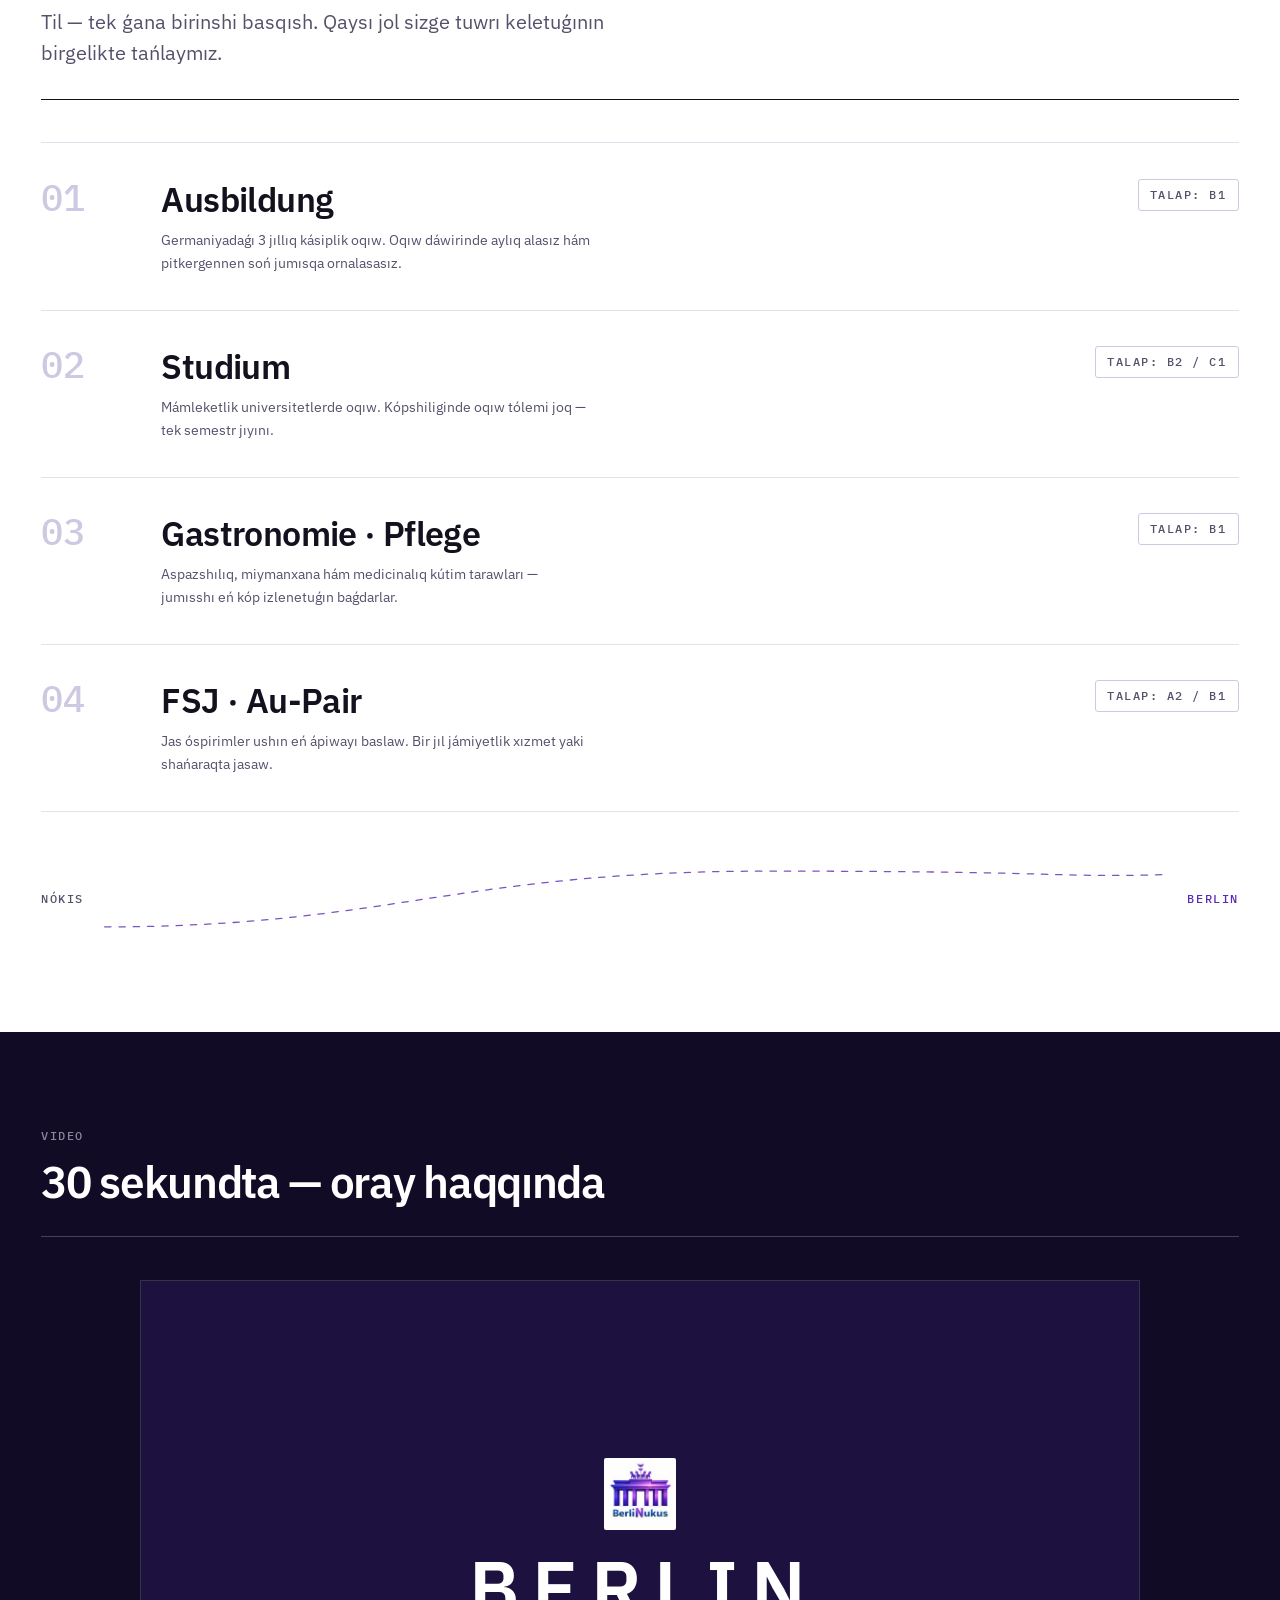
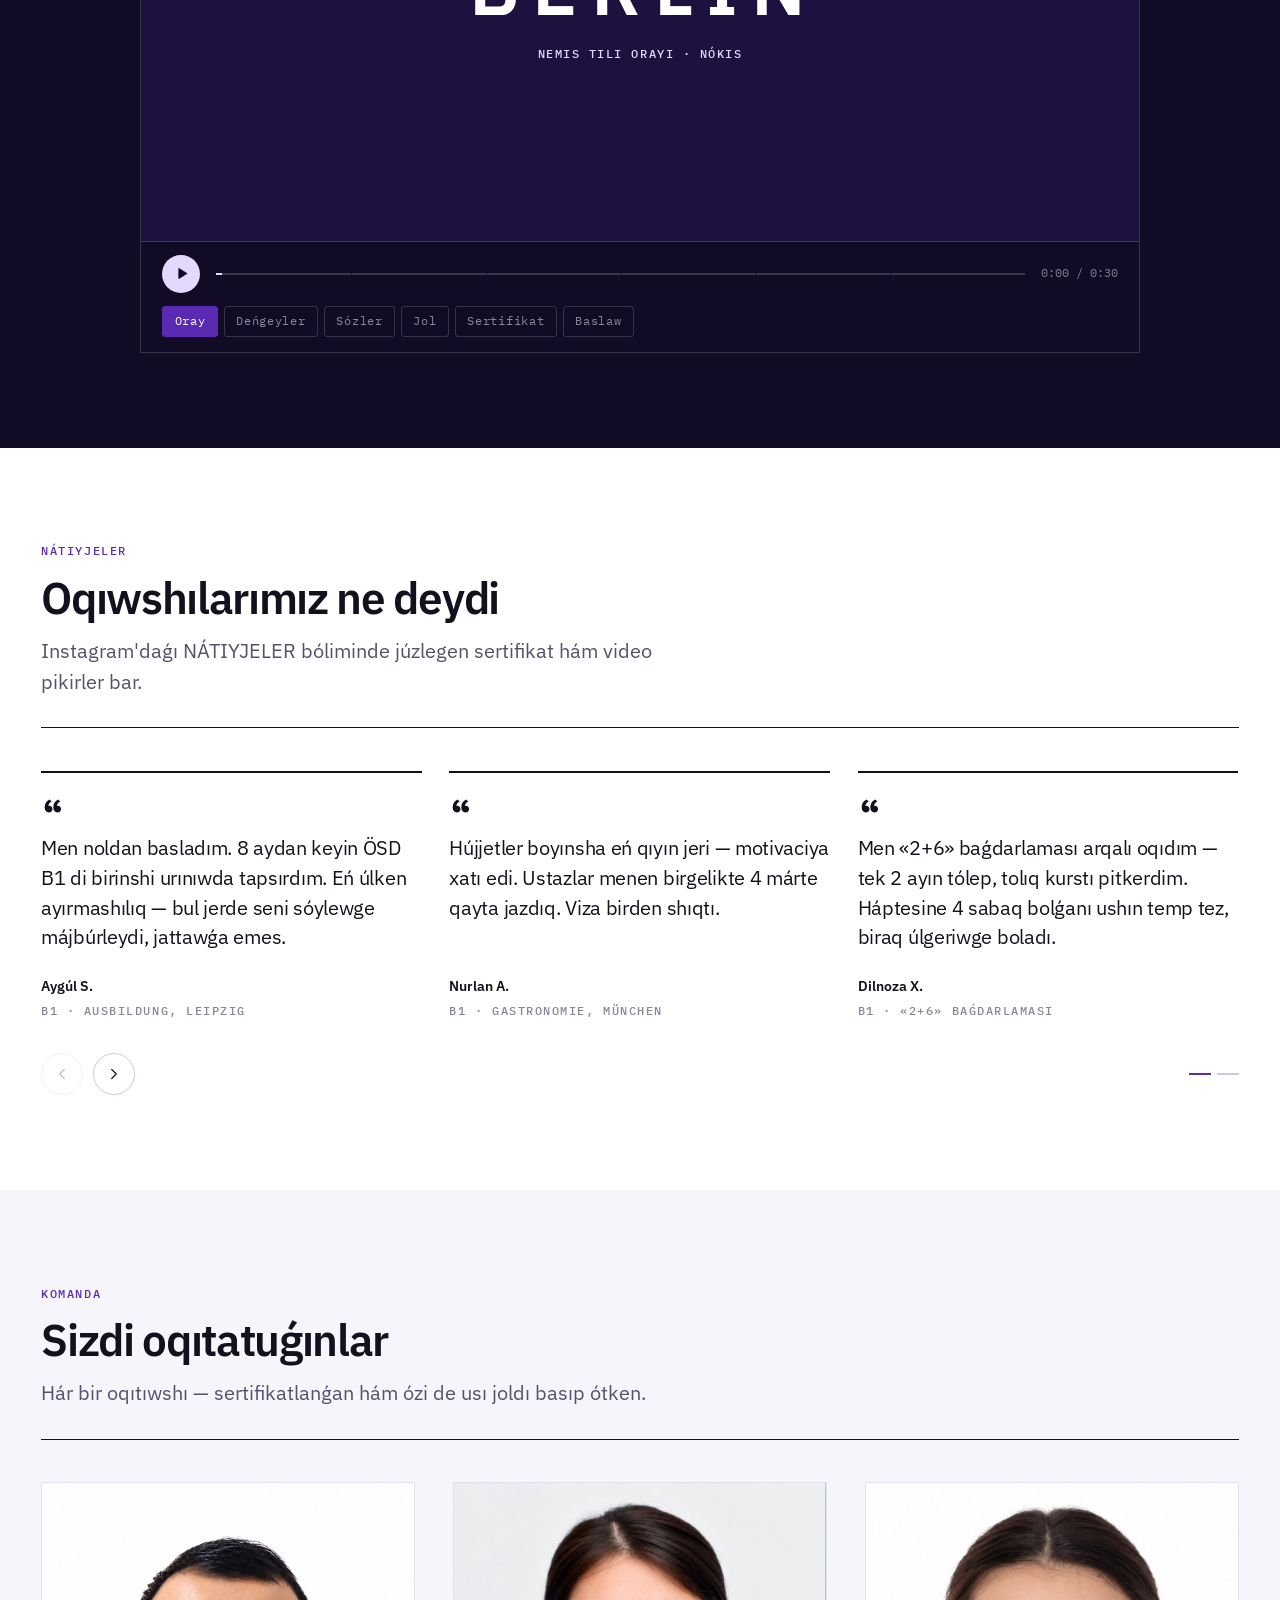
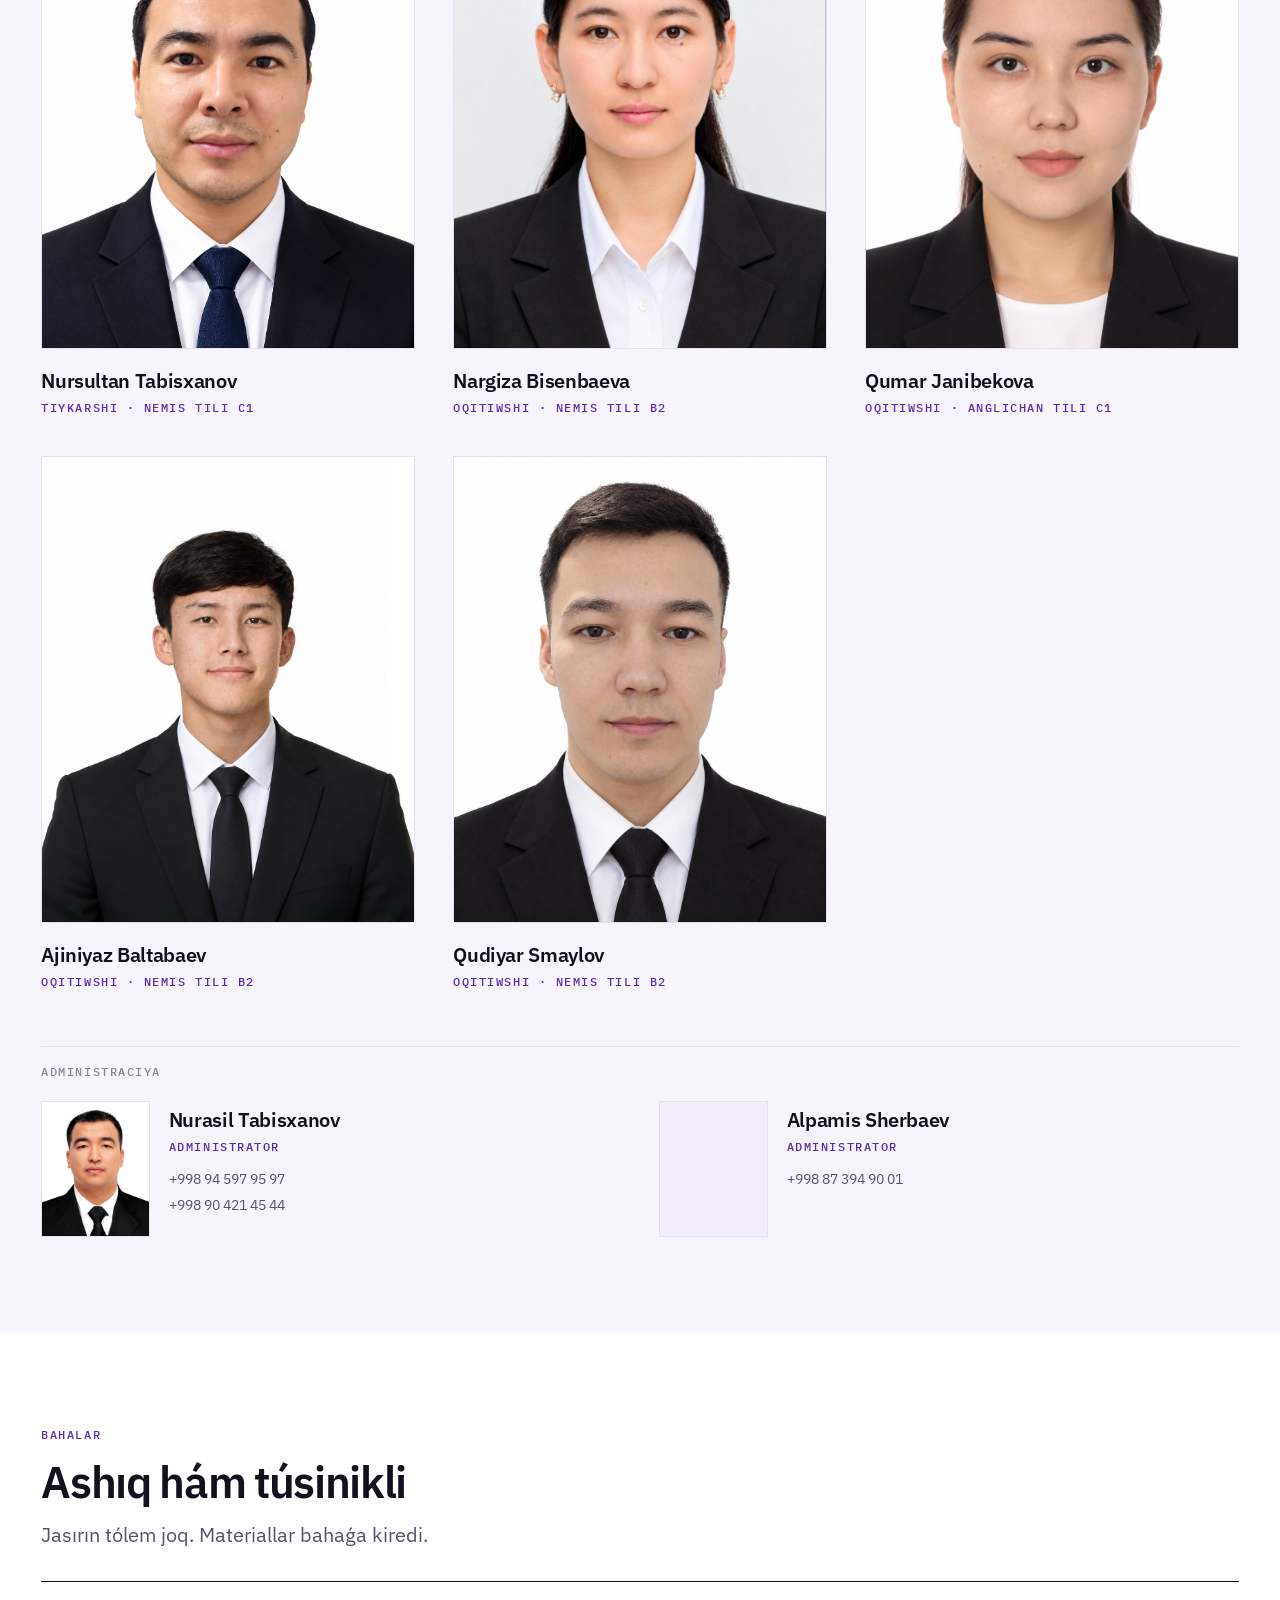
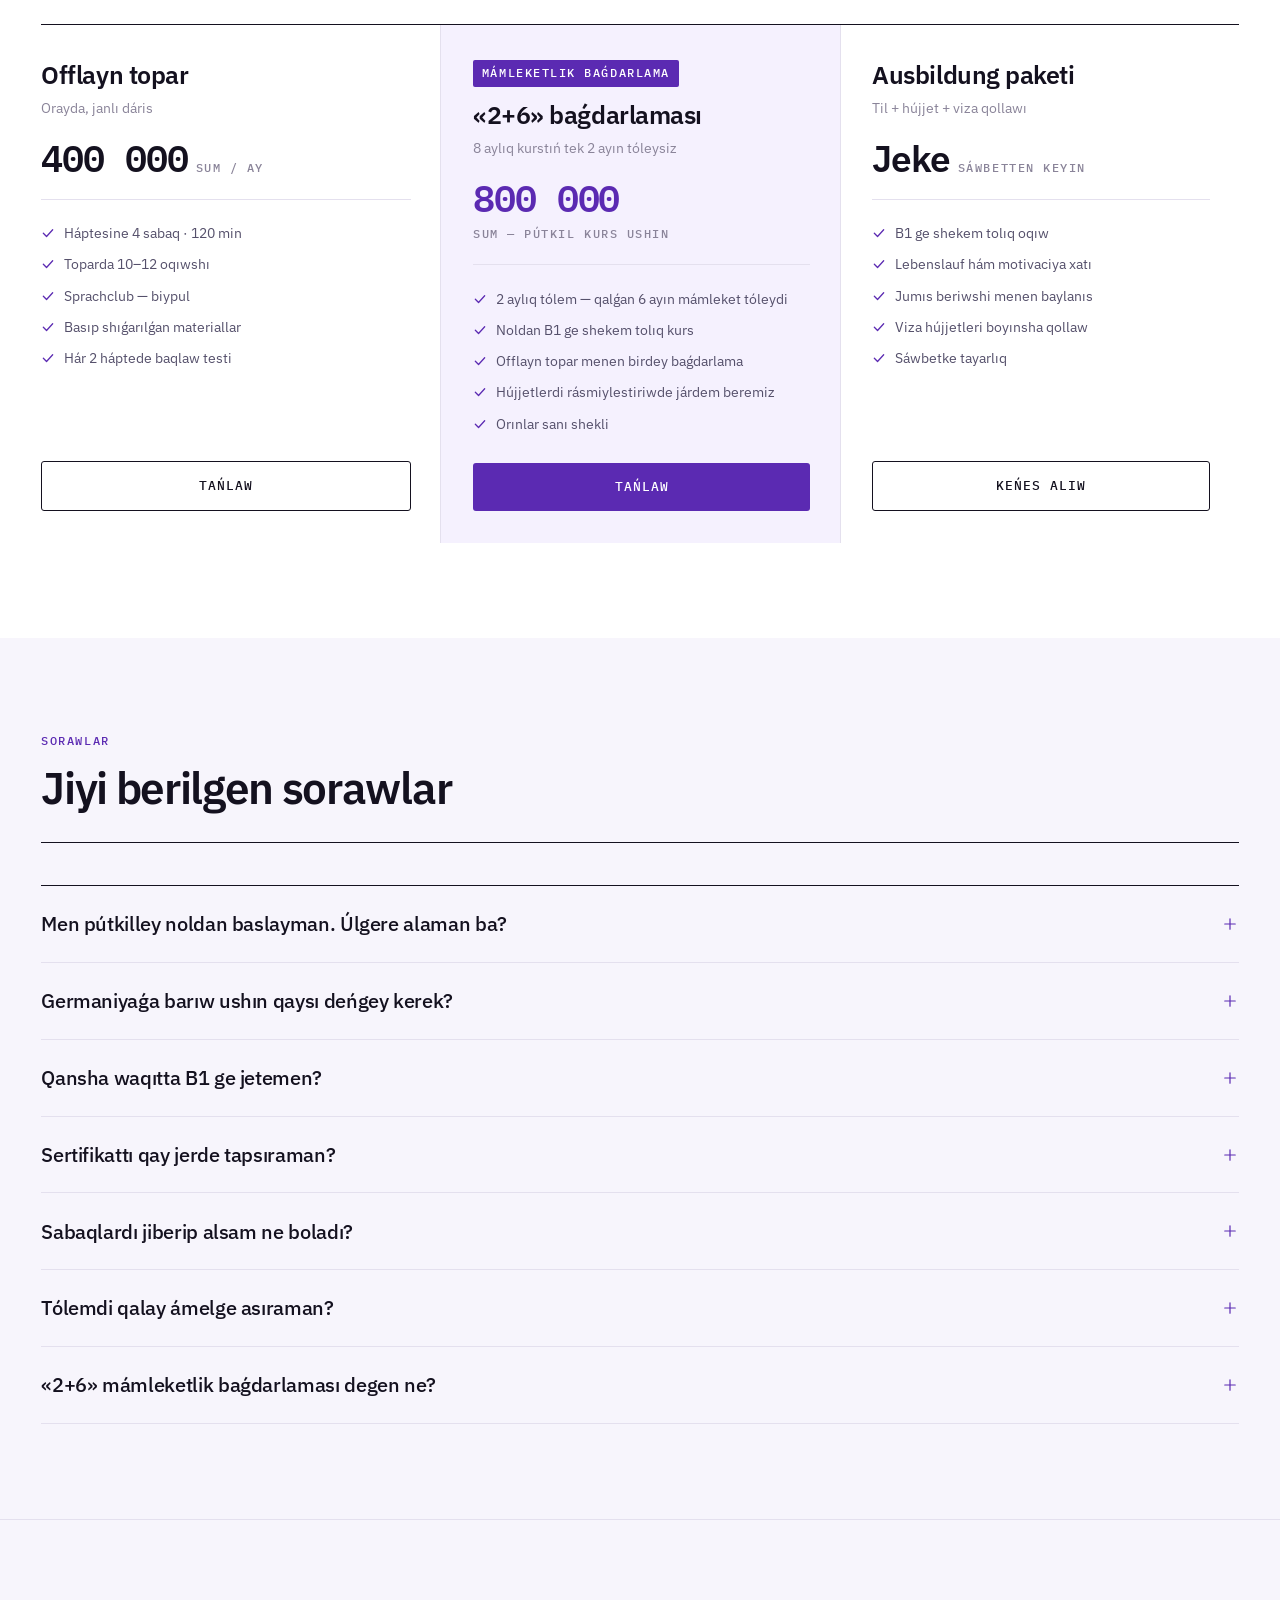
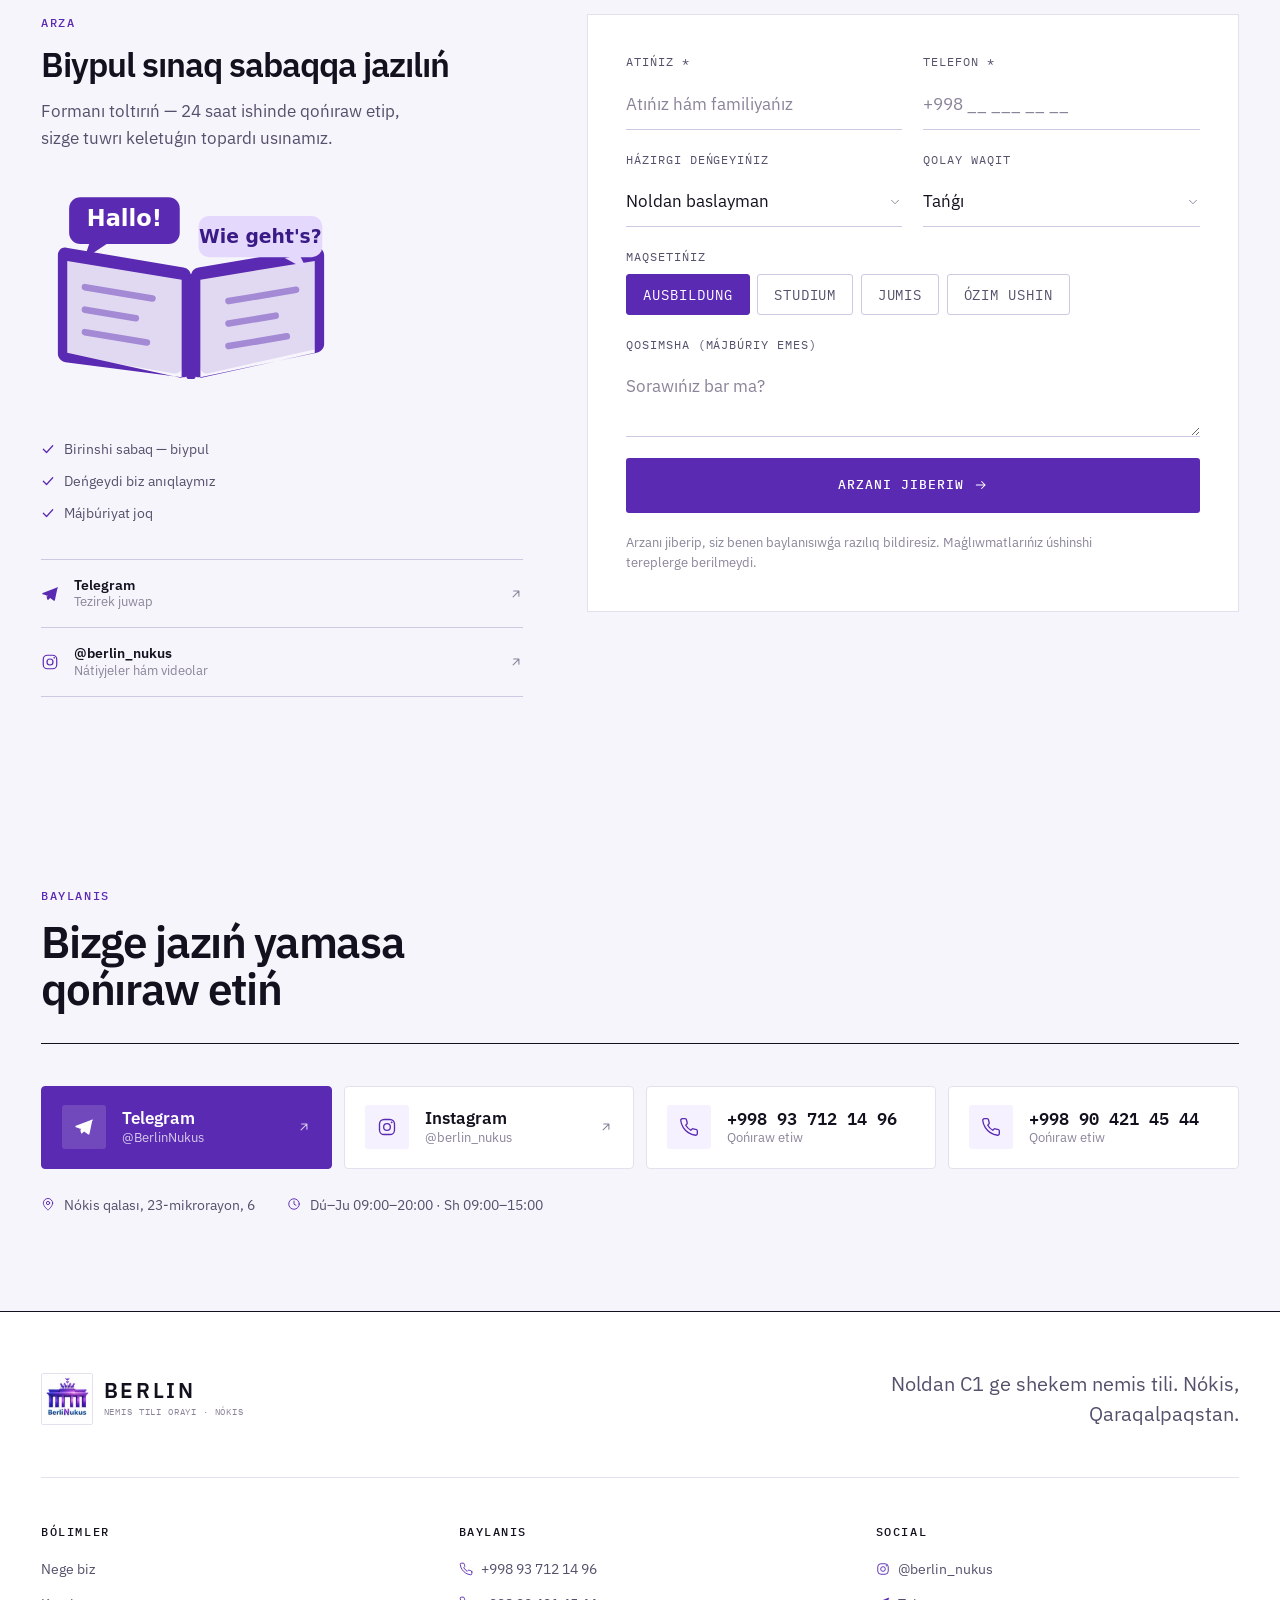
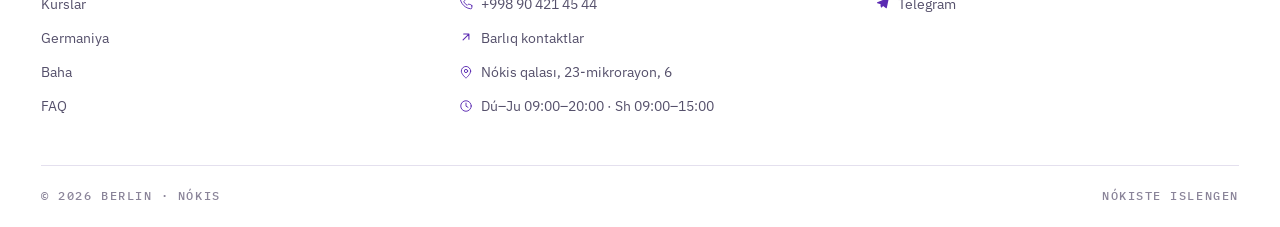
==== commit f72dbc74: "Add Contacts section to the main page and a menu link to it Telegram, Instagram, both phone numbers," ====
--- a/index.html
+++ b/index.html
@@ -103,6 +103,7 @@
       <a href="#results" data-i18n="nav.results">Nátiyjeler</a>
       <a href="#price" data-i18n="nav.price">Baha</a>
       <a href="#faq" data-i18n="nav.faq">FAQ</a>
+      <a href="#contacts" data-i18n="nav.contacts">Baylanıs</a>
     </nav>
 
     <div class="hdr__act">
@@ -129,6 +130,7 @@
     <a href="#teachers"><span data-i18n="nav.teachers">Oqıtıwshılar</span></a>
     <a href="#price"><span data-i18n="nav.price">Baha</span></a>
     <a href="#faq"><span data-i18n="nav.faq">FAQ</span></a>
+    <a href="#contacts"><span data-i18n="nav.contacts">Baylanıs</span></a>
   </nav>
   <a href="#apply" class="btn btn--solid btn--full js-scroll" data-i18n="cta.apply">Dárislerge jazılıw</a>
 </div>
@@ -810,6 +812,42 @@
   </div>
 </section>
 
+<!-- ═══════════════ CONTACTS ═══════════════ -->
+<section class="sect sect--tint" id="contacts">
+  <div class="wrap">
+    <header class="shead">
+      <p class="shead__kick mono" data-i18n="ct.kick">Baylanıs</p>
+      <h2 class="shead__h reveal" data-rev data-i18n="ct.h">Bizge jazıń yamasa qońıraw etiń</h2>
+    </header>
+
+    <div class="ct">
+      <a class="ct__card ct__card--main reveal" data-rev href="https://t.me/BerlinNukus" target="_blank" rel="noopener">
+        <span class="ct__ic"><svg class="ic"><use href="#i-telegram"/></svg></span>
+        <span class="ct__tx"><b>Telegram</b><i>@BerlinNukus</i></span>
+        <svg class="ic ic--xs ct__go"><use href="#i-arrow-ne"/></svg>
+      </a>
+      <a class="ct__card reveal" data-rev data-rev-d="60" href="https://www.instagram.com/berlin_nukus/" target="_blank" rel="noopener">
+        <span class="ct__ic"><svg class="ic"><use href="#i-instagram"/></svg></span>
+        <span class="ct__tx"><b>Instagram</b><i>@berlin_nukus</i></span>
+        <svg class="ic ic--xs ct__go"><use href="#i-arrow-ne"/></svg>
+      </a>
+      <a class="ct__card reveal" data-rev data-rev-d="120" href="tel:+998937121496">
+        <span class="ct__ic"><svg class="ic"><use href="#i-phone"/></svg></span>
+        <span class="ct__tx"><b class="num-mono">+998 93 712 14 96</b><i data-i18n="ct.call">Qońıraw etiw</i></span>
+      </a>
+      <a class="ct__card reveal" data-rev data-rev-d="180" href="tel:+998904214544">
+        <span class="ct__ic"><svg class="ic"><use href="#i-phone"/></svg></span>
+        <span class="ct__tx"><b class="num-mono">+998 90 421 45 44</b><i data-i18n="ct.call">Qońıraw etiw</i></span>
+      </a>
+    </div>
+
+    <div class="ct__meta">
+      <span><svg class="ic ic--xs"><use href="#i-pin"/></svg><span data-i18n="ftr.addr">Nókis qalası, 23-mikrorayon, 6</span></span>
+      <span><svg class="ic ic--xs"><use href="#i-clock"/></svg><span data-i18n="ftr.hours">Dú–Ju 09:00–20:00 · Sh 09:00–15:00</span></span>
+    </div>
+  </div>
+</section>
+
 </main>
 
 <!-- ═══════════════ FOOTER ═══════════════ -->
--- a/css/sections.css
+++ b/css/sections.css
@@ -557,3 +557,44 @@
   .route { grid-template-columns: 1fr; text-align: center; }
   .route__svg { display: none; }
 }
+
+/* ═══════════════ CONTACTS ═══════════════ */
+.ct {
+  display: grid;
+  grid-template-columns: repeat(auto-fit, minmax(min(100%, 250px), 1fr));
+  gap: .75rem;
+  margin-top: clamp(1.75rem, 1rem + 2vw, 2.75rem);
+}
+.ct__card {
+  display: flex;
+  align-items: center;
+  gap: 1rem;
+  padding: 1.15rem 1.25rem;
+  background: var(--paper);
+  border: 1px solid var(--rule);
+  border-radius: var(--r-lg);
+  transition: border-color var(--d) var(--e-out), transform var(--d) var(--e-out), background var(--d) var(--e-out);
+}
+.ct__card:hover { border-color: var(--violet); transform: translateY(-2px); }
+.ct__ic {
+  width: 44px; height: 44px; flex: 0 0 auto;
+  display: grid; place-items: center;
+  border-radius: var(--r);
+  background: var(--violet-wash); color: var(--violet);
+}
+.ct__ic .ic { width: 20px; height: 20px; }
+.ct__tx { display: flex; flex-direction: column; line-height: 1.3; min-width: 0; }
+.ct__tx b { font-size: var(--t-base); font-weight: 600; white-space: nowrap; }
+.ct__tx i { font-style: normal; font-size: var(--t-xs); color: var(--ink-3); }
+.ct__go { margin-left: auto; color: var(--ink-3); }
+.ct__card--main { background: var(--violet); border-color: var(--violet); color: #fff; }
+.ct__card--main .ct__ic { background: rgba(255,255,255,.14); color: #fff; }
+.ct__card--main .ct__tx i, .ct__card--main .ct__go { color: rgba(255,255,255,.75); }
+.ct__card--main:hover { background: var(--violet-deep); border-color: var(--violet-deep); }
+.ct__meta {
+  display: flex; flex-wrap: wrap; gap: .6rem 2rem;
+  margin-top: 1.5rem;
+  font-size: var(--t-sm); color: var(--ink-2);
+}
+.ct__meta > span { display: inline-flex; align-items: center; gap: .55rem; }
+.ct__meta .ic { color: var(--violet); }
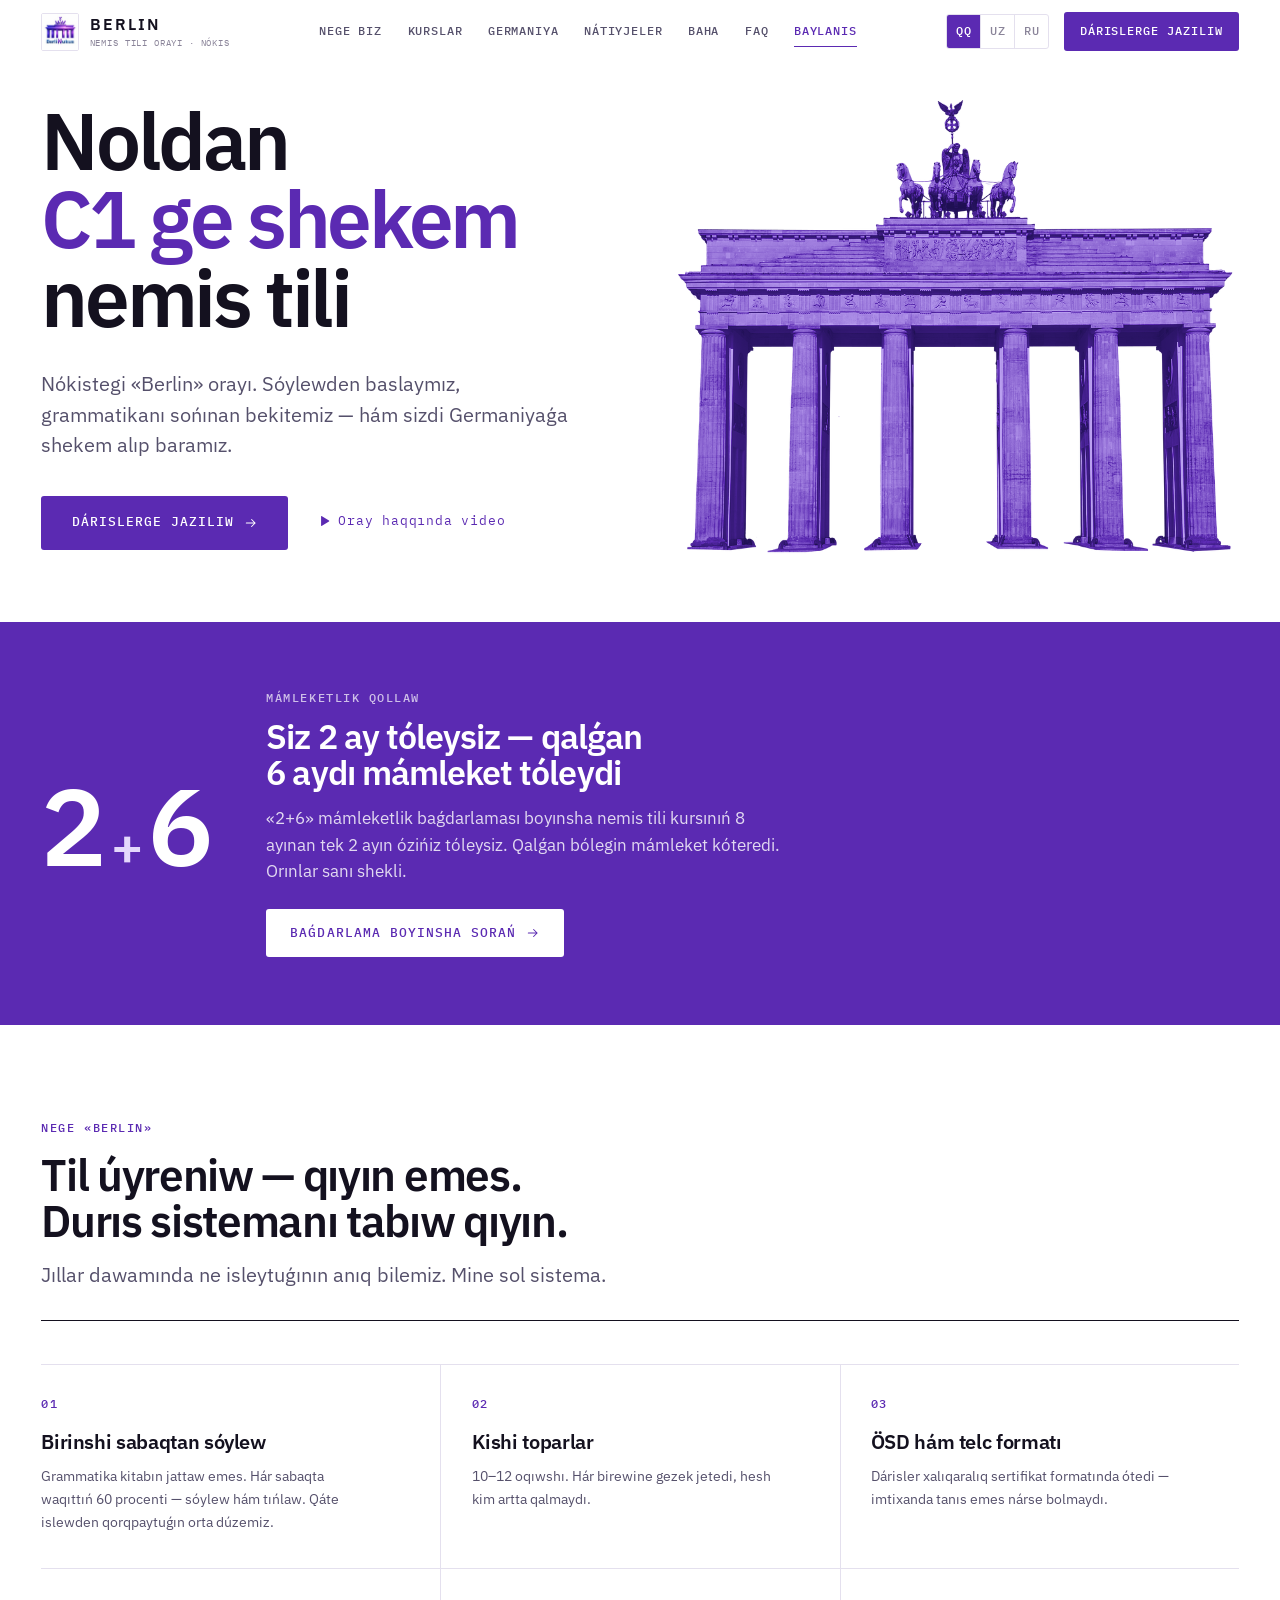
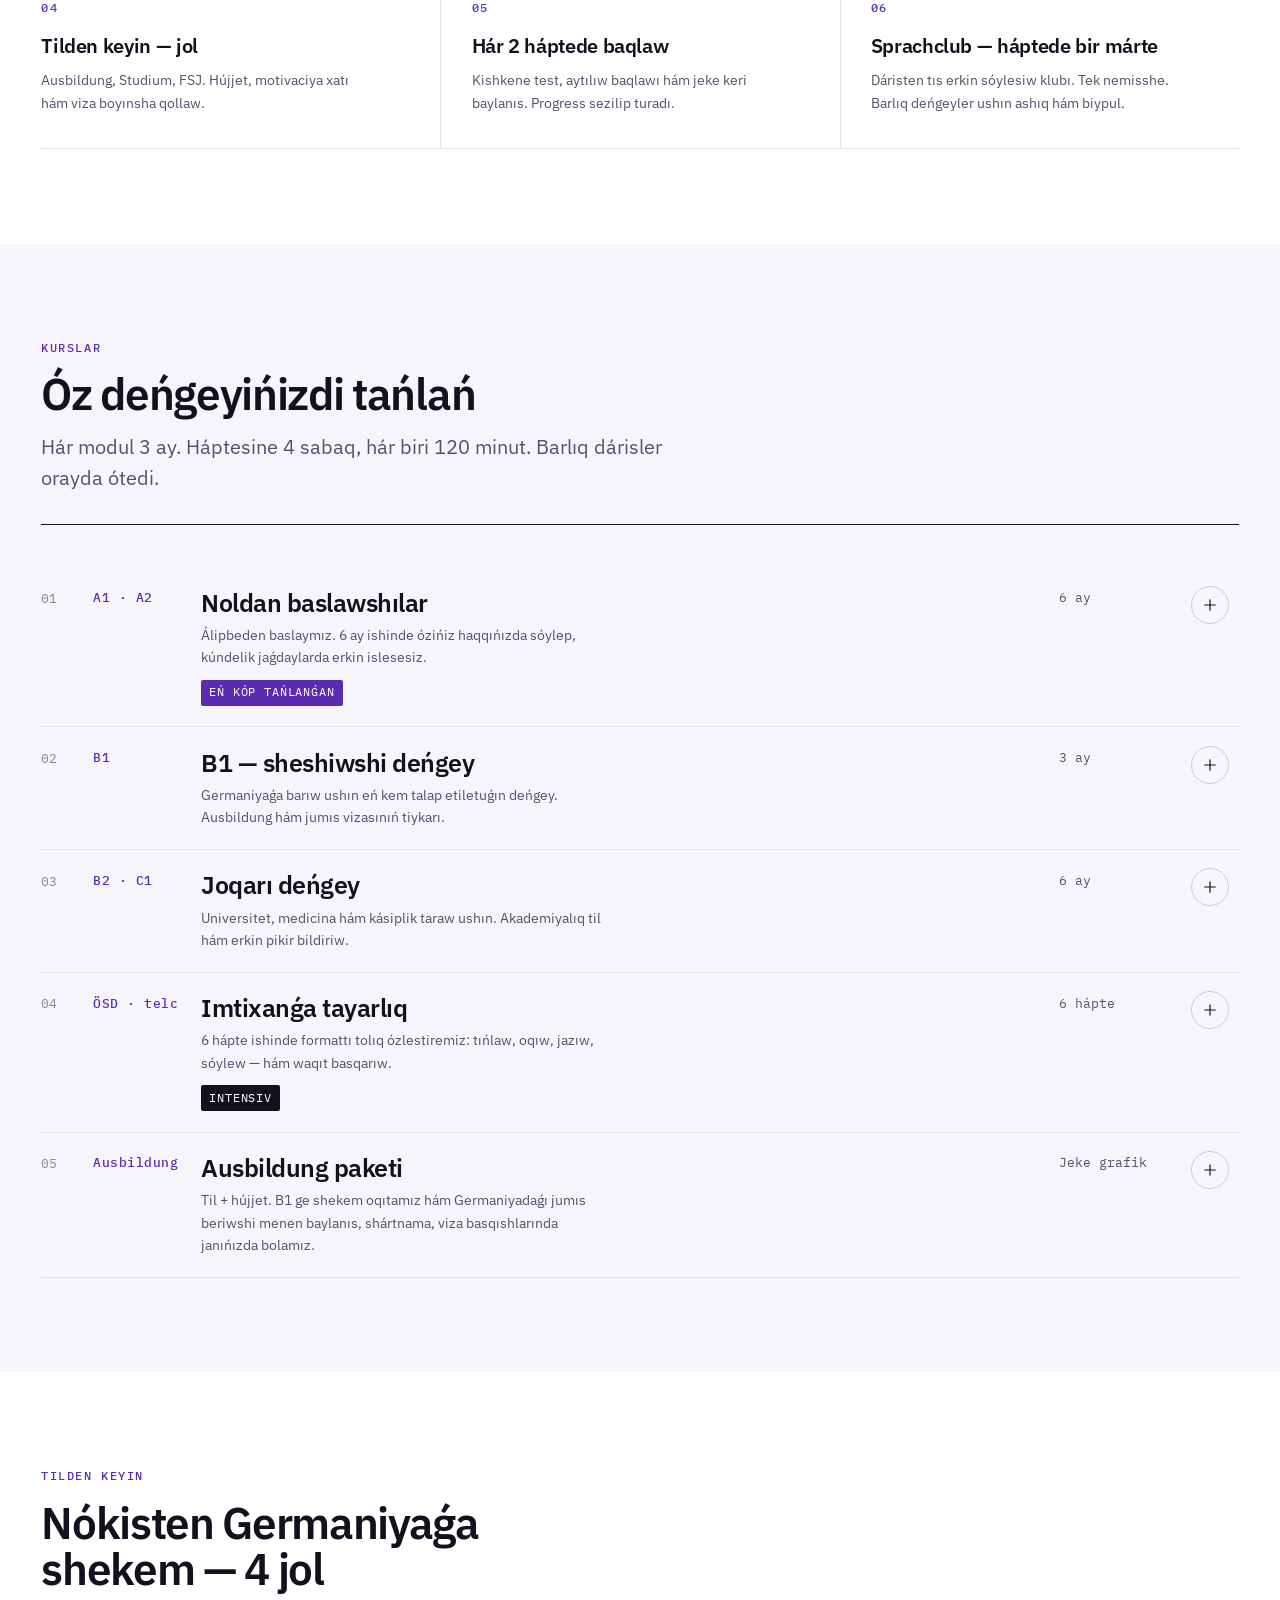
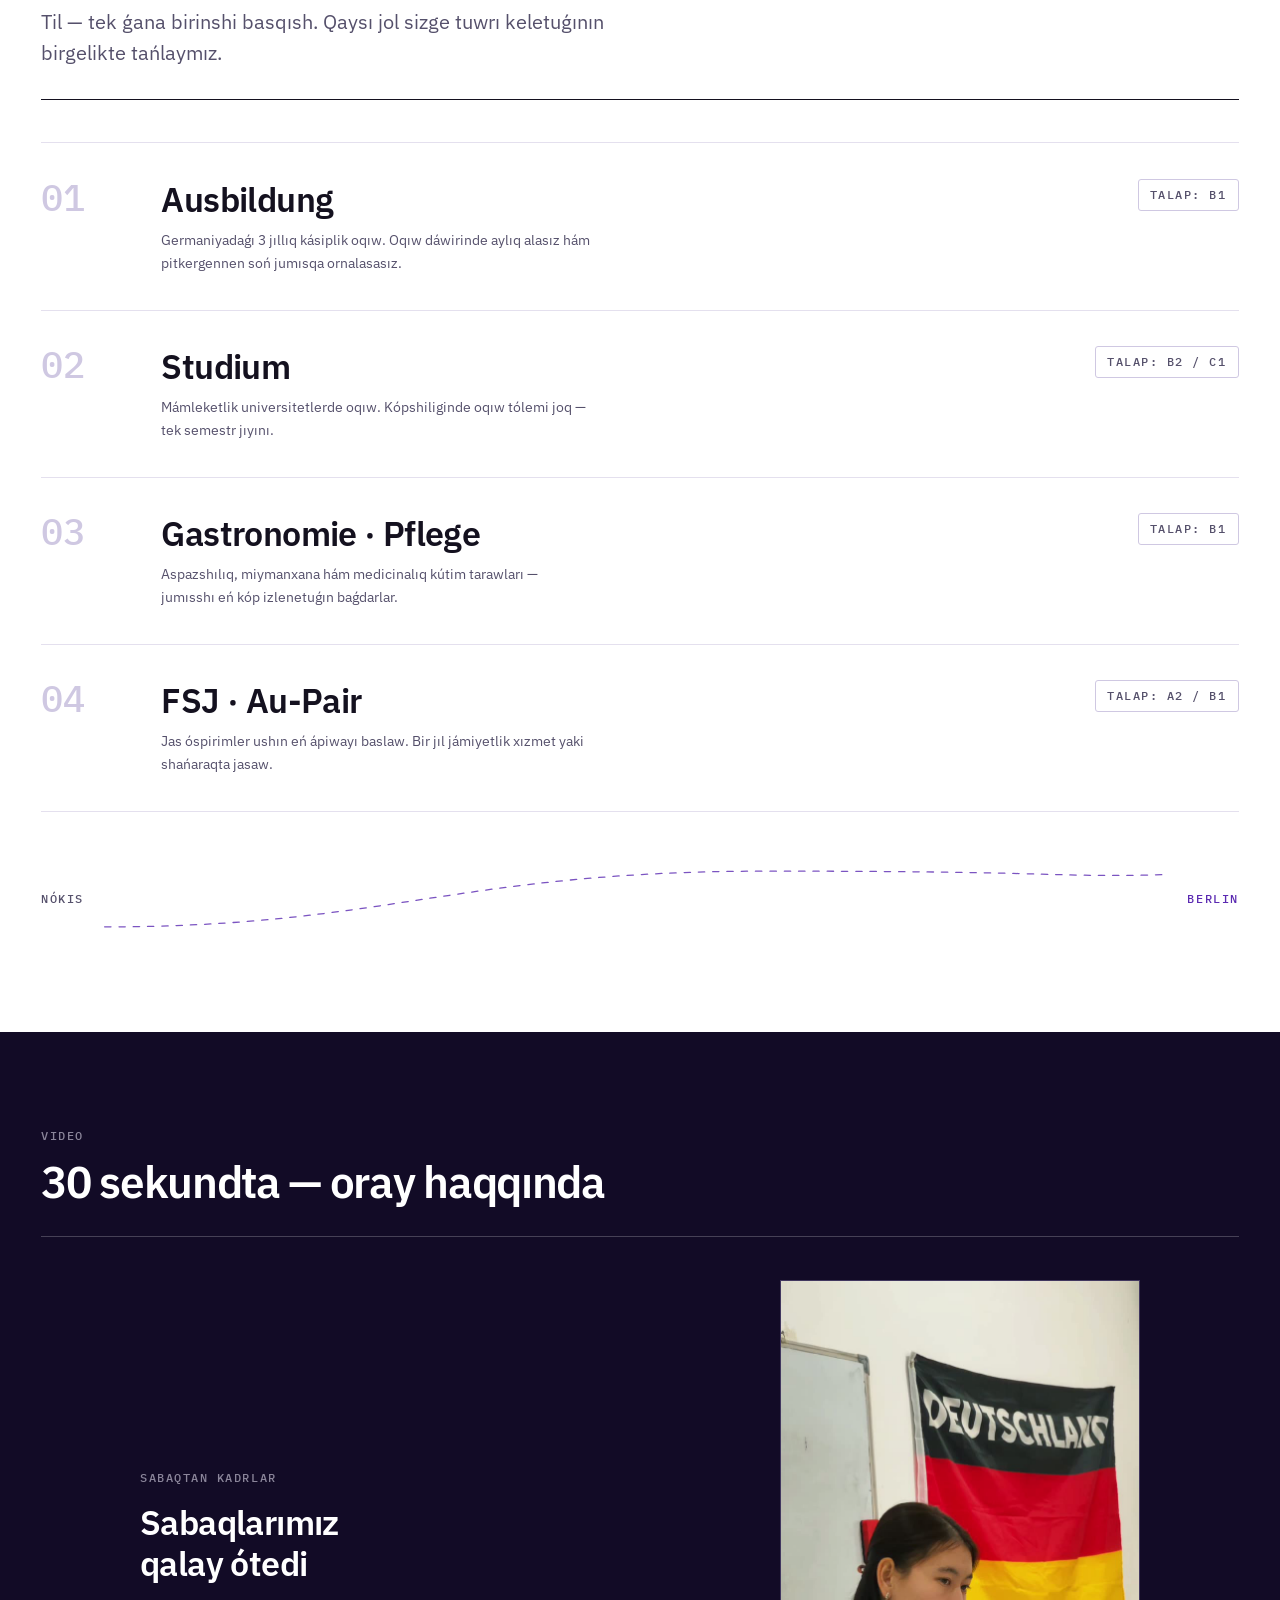
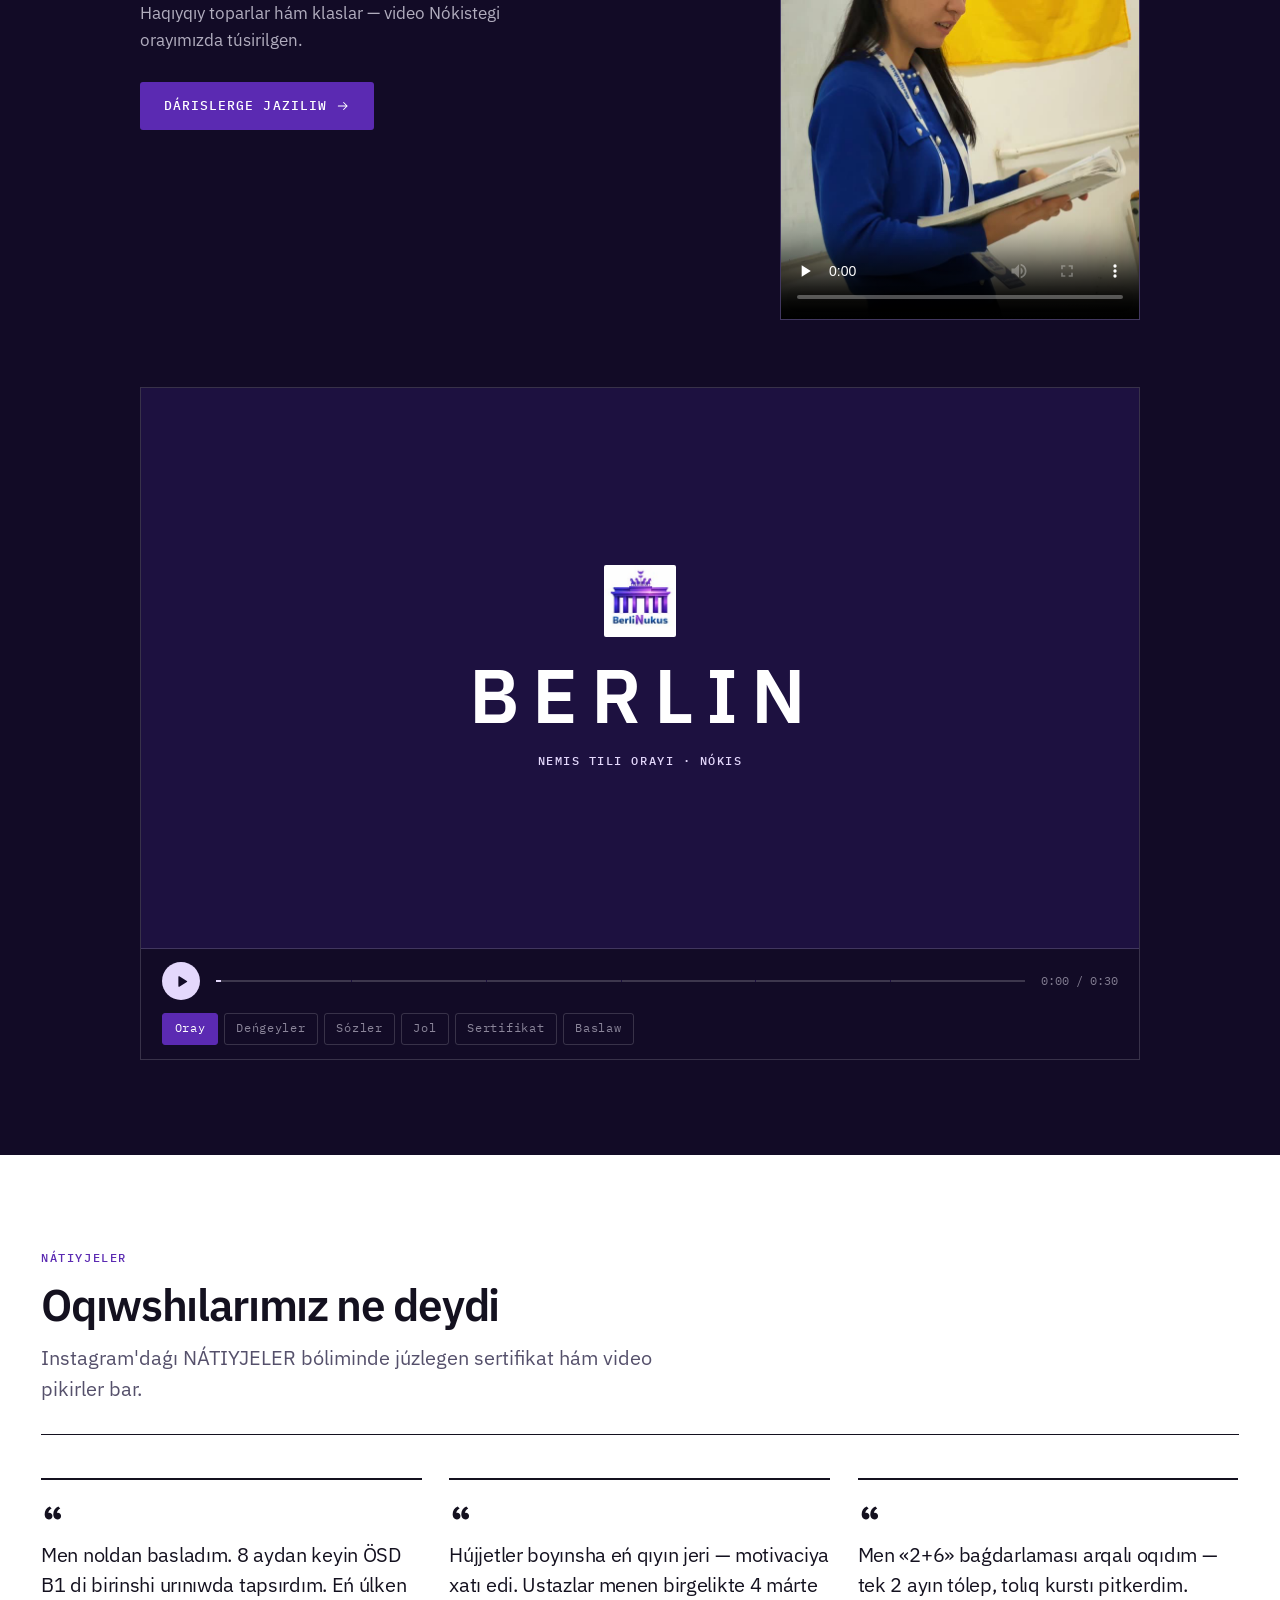
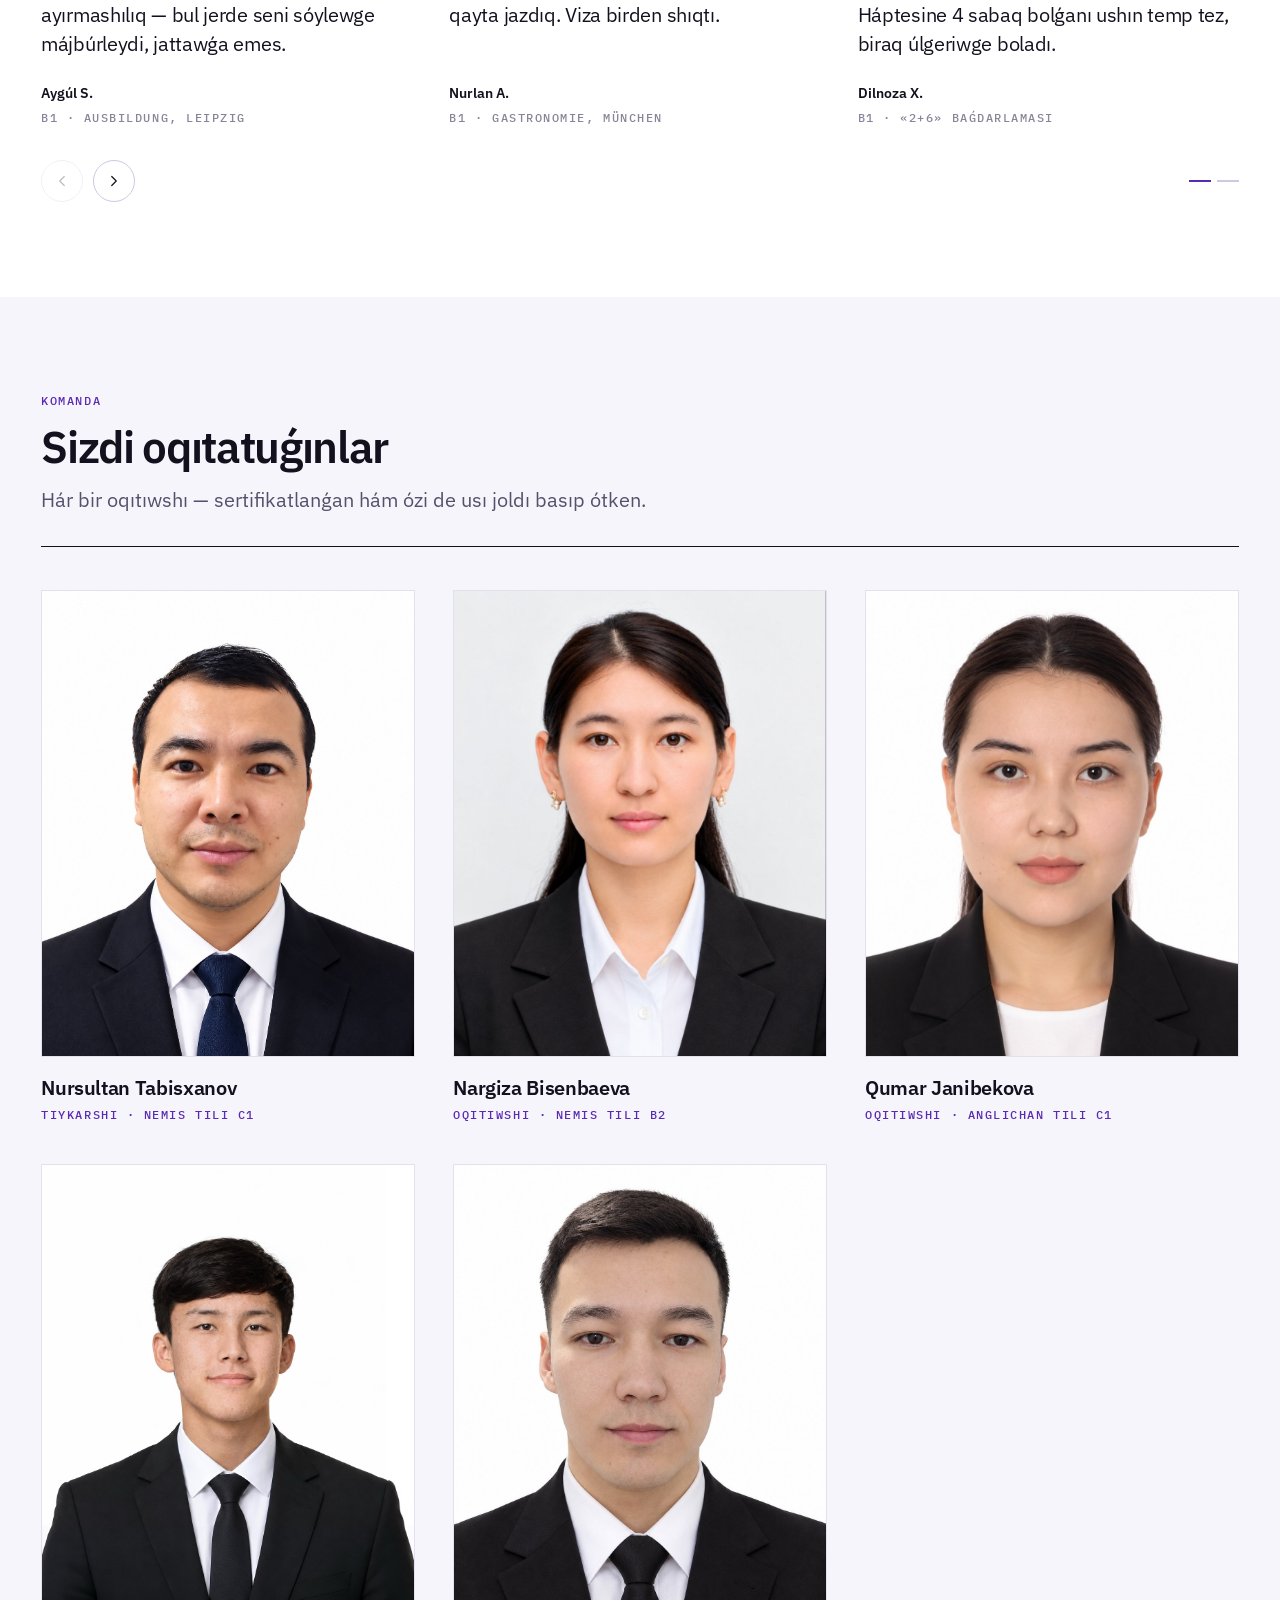
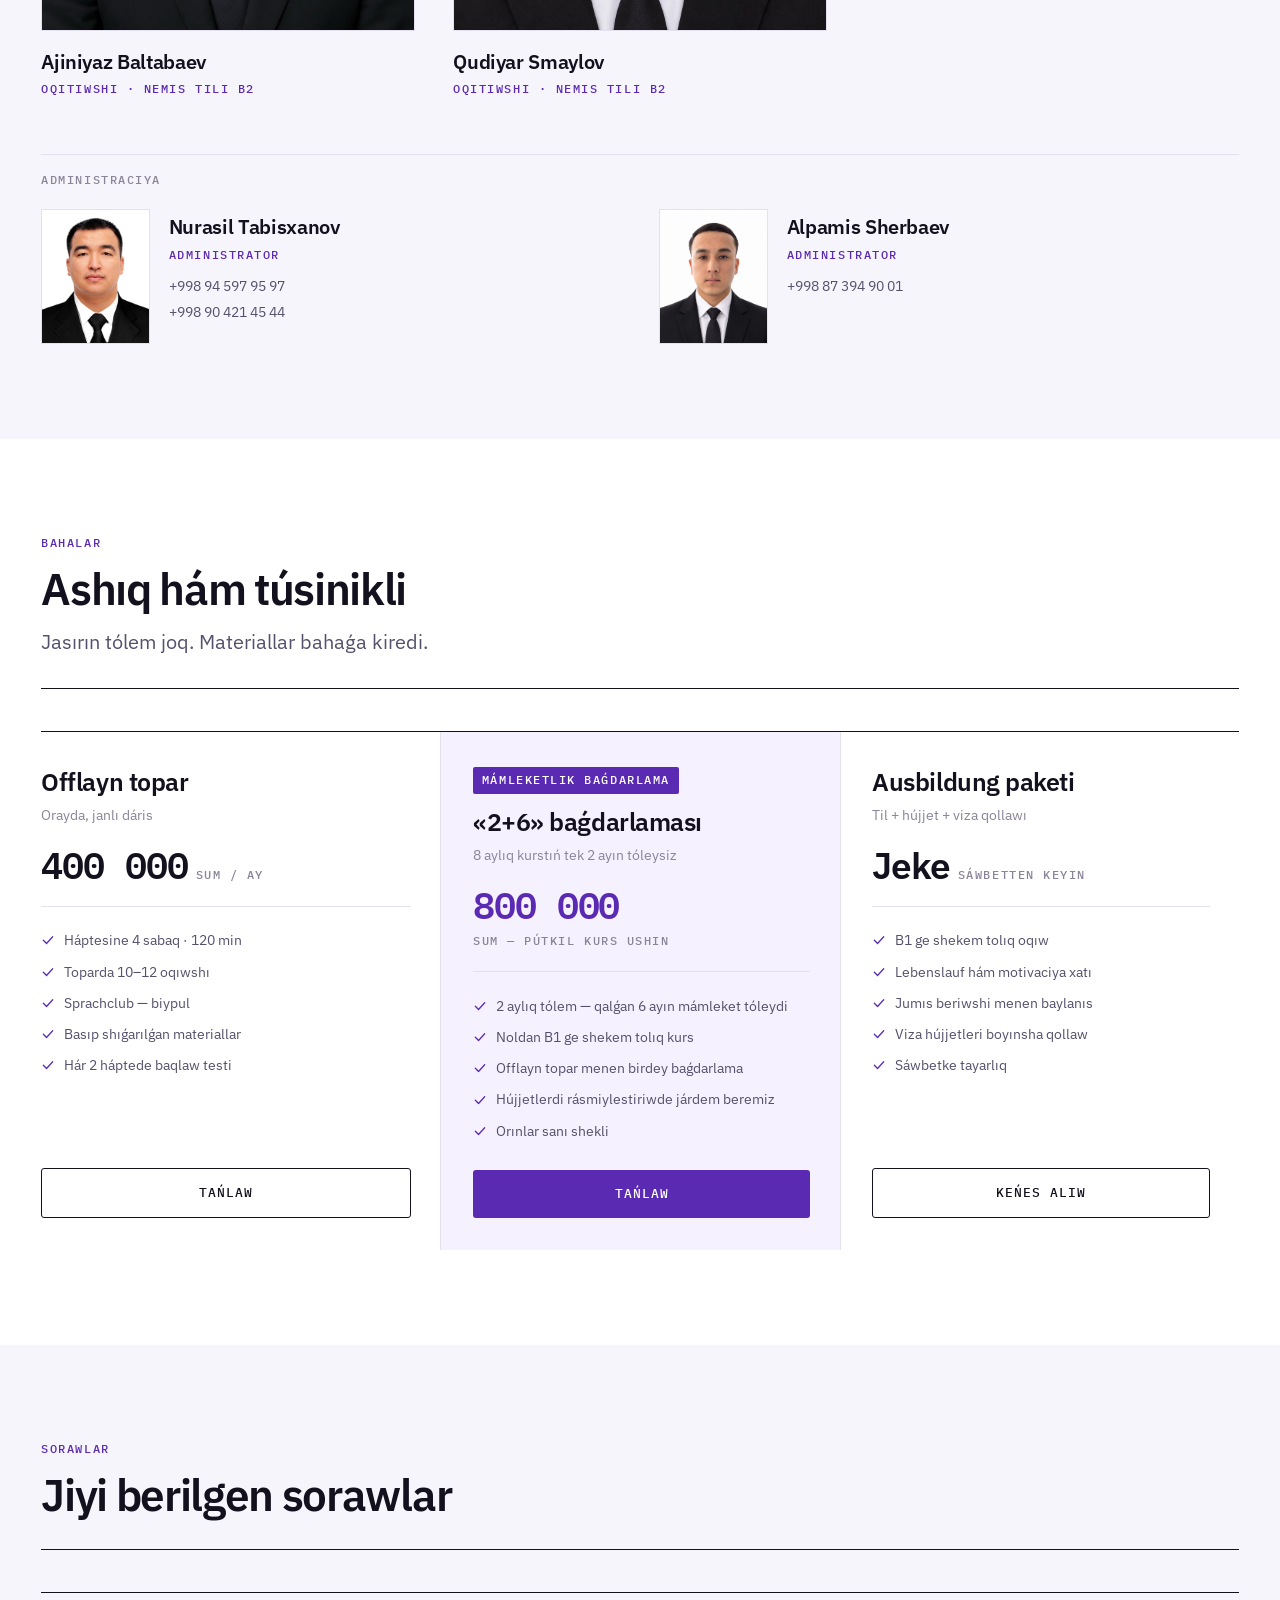
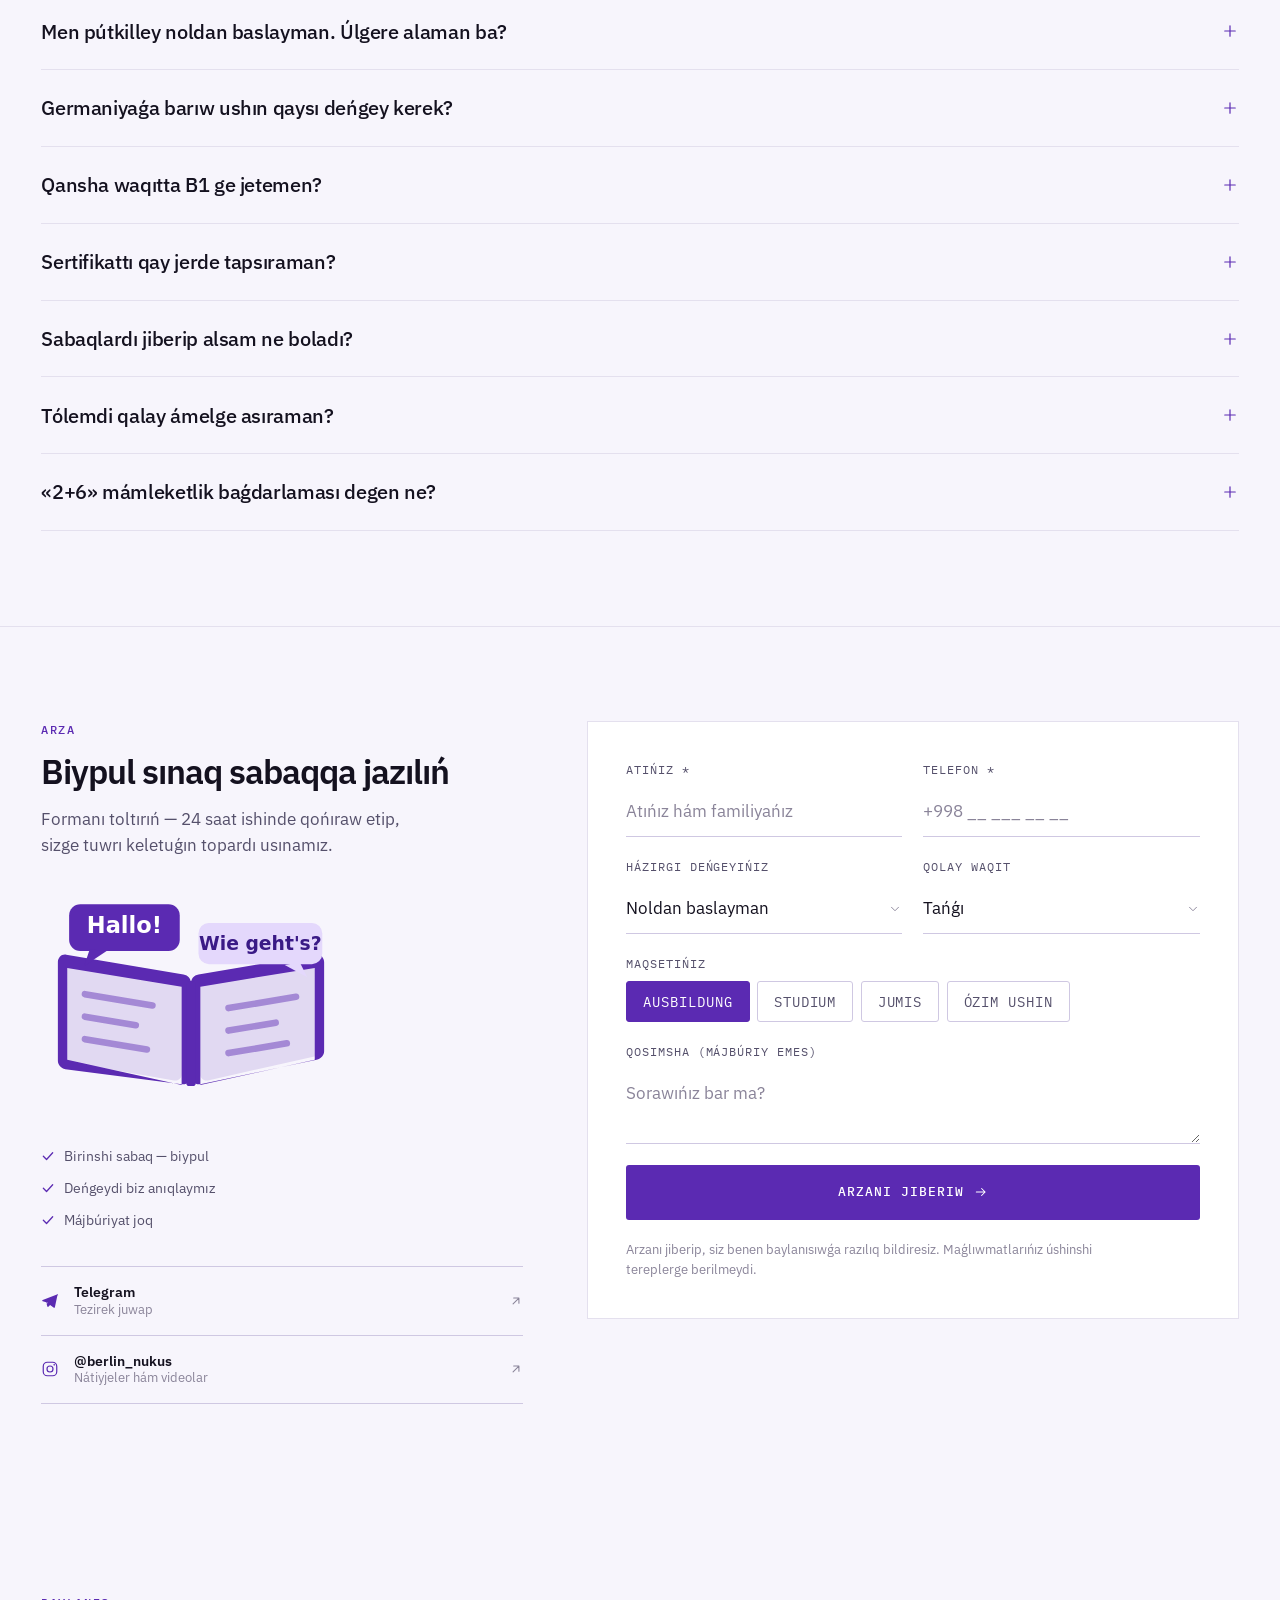
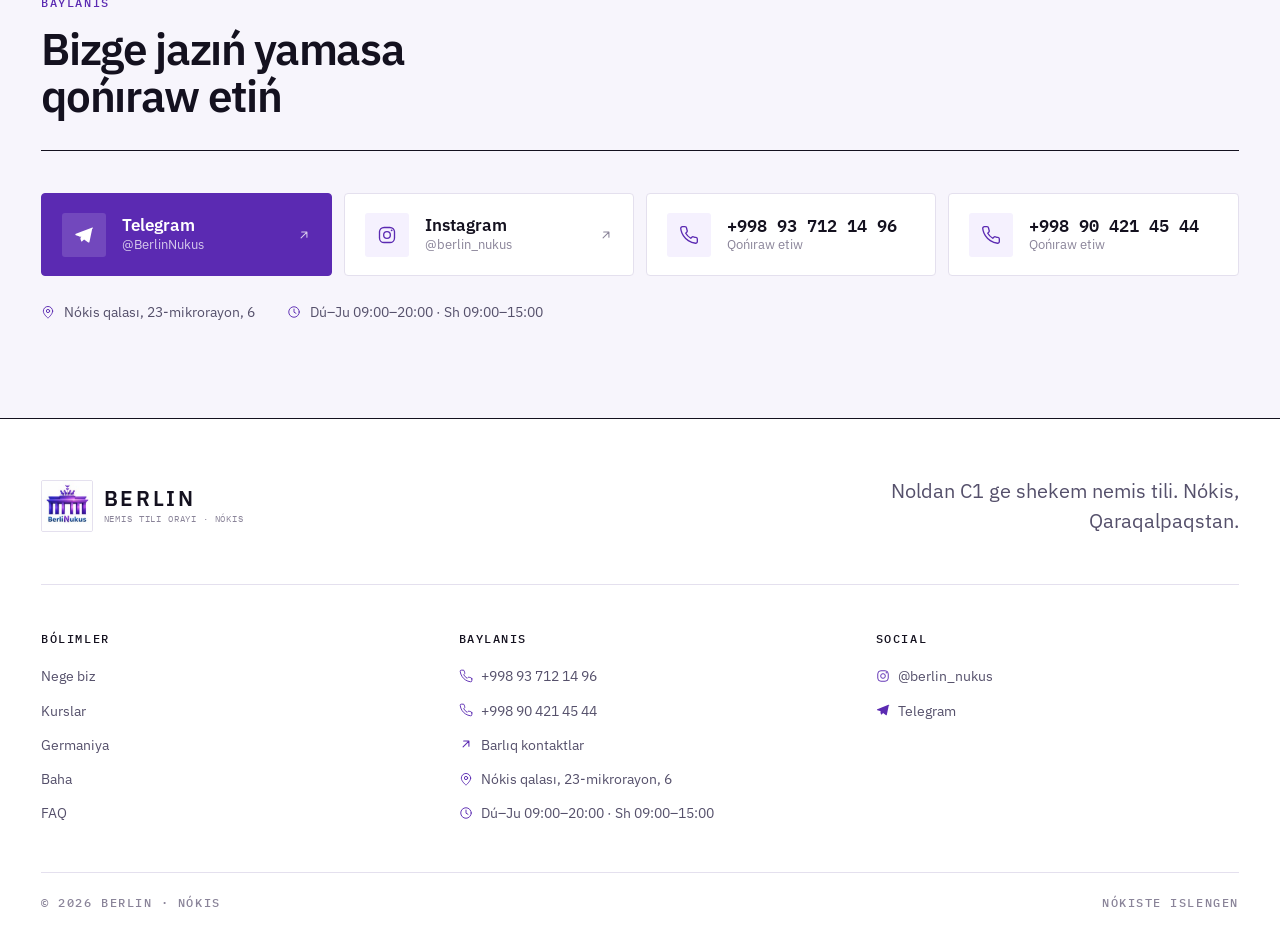
==== commit 88992b0a: "Add real classroom video to the Video section A 26-second vertical clip filmed in the centre's class" ====
--- a/index.html
+++ b/index.html
@@ -417,6 +417,20 @@
       <h2 class="shead__h reveal" data-rev data-i18n="reel.h">30 sekundta — oray haqqında</h2>
     </header>
 
+    <div class="clip reveal" data-rev>
+      <div class="clip__txt">
+        <p class="clip__k mono" data-i18n="clip.k">Sabaqtan kadrlar</p>
+        <h3 class="clip__h" data-i18n="clip.h">Sabaqlarımız qalay ótedi</h3>
+        <p class="clip__p" data-i18n="clip.p">Haqıyqıy toparlar hám klaslar — video Nókistegi orayımızda túsirilgen.</p>
+        <a href="#apply" class="btn btn--solid js-scroll"><span data-i18n="cta.apply">Dárislerge jazılıw</span><svg class="ic ic--xs"><use href="#i-arrow"/></svg></a>
+      </div>
+      <div class="clip__media">
+        <video class="clip__v" id="clip" controls playsinline preload="none" poster="assets/lesson-poster.jpg" width="720" height="1280" data-i18n-attr="aria-label:clip.h" aria-label="Sabaqlarımız qalay ótedi">
+          <source src="assets/lesson.mp4" type="video/mp4">
+        </video>
+      </div>
+    </div>
+
     <div class="player reveal" data-rev data-rev-d="80" id="player">
       <div class="player__stage" id="stage">
 
--- a/css/motion.css
+++ b/css/motion.css
@@ -26,6 +26,41 @@
 .shead--inv .shead__h { color: #fff; }
 .shead--inv .shead__kick b { color: var(--violet-tint); }
 .shead--inv .mono { color: rgba(239, 235, 250, .55); }
+
+/* ═══════════════ REAL CLIP (vertical phone video) ═══════════════ */
+.clip {
+  max-width: 1000px;
+  margin: 0 auto clamp(2.5rem, 1.8rem + 3vw, 4.5rem);
+  display: grid;
+  grid-template-columns: minmax(0, 1fr) auto;
+  gap: clamp(1.5rem, 1rem + 3vw, 4rem);
+  align-items: center;
+}
+.clip__k { margin-bottom: .85rem; color: rgba(239, 235, 250, .55); }
+.clip__h { font-size: var(--t-2xl); color: #fff; max-width: 18ch; }
+.clip__p {
+  margin: 1rem 0 1.8rem;
+  font-size: var(--t-base);
+  line-height: 1.6;
+  color: rgba(239, 235, 250, .72);
+  max-width: 40ch;
+}
+/* 9:16, capped so the whole video fits on screen under the sticky header */
+.clip__v {
+  display: block;
+  width: min(360px, calc((100svh - 140px) * 9 / 16));
+  height: auto;
+  aspect-ratio: 9 / 16;
+  object-fit: cover;
+  background: var(--night-2);
+  border: 1px solid rgba(255, 255, 255, .16);
+}
+
+@media (max-width: 760px) {
+  .clip { grid-template-columns: 1fr; }
+  .clip__media { justify-self: center; }
+  .clip__v { width: min(100%, 420px, calc((100svh - 120px) * 9 / 16)); }
+}
 
 /* ═══════════════ PLAYER ═══════════════ */
 .player {
